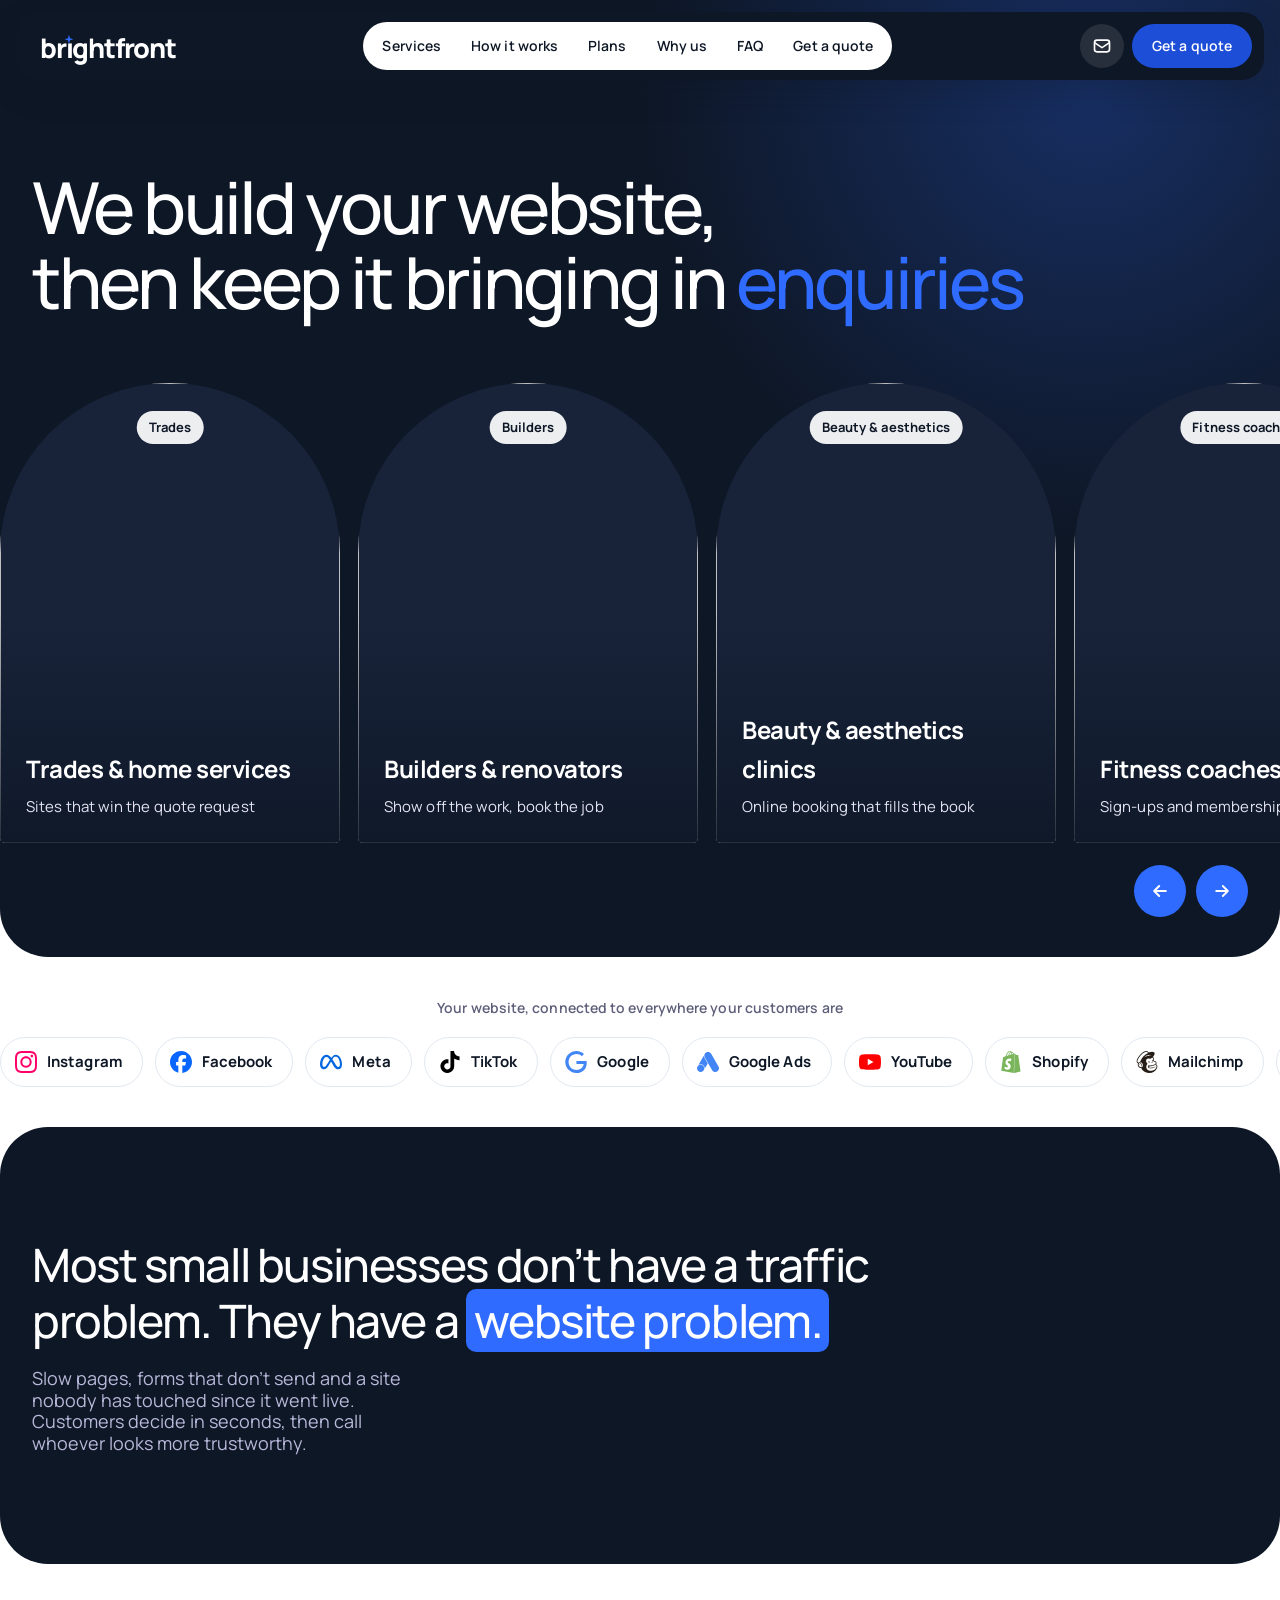
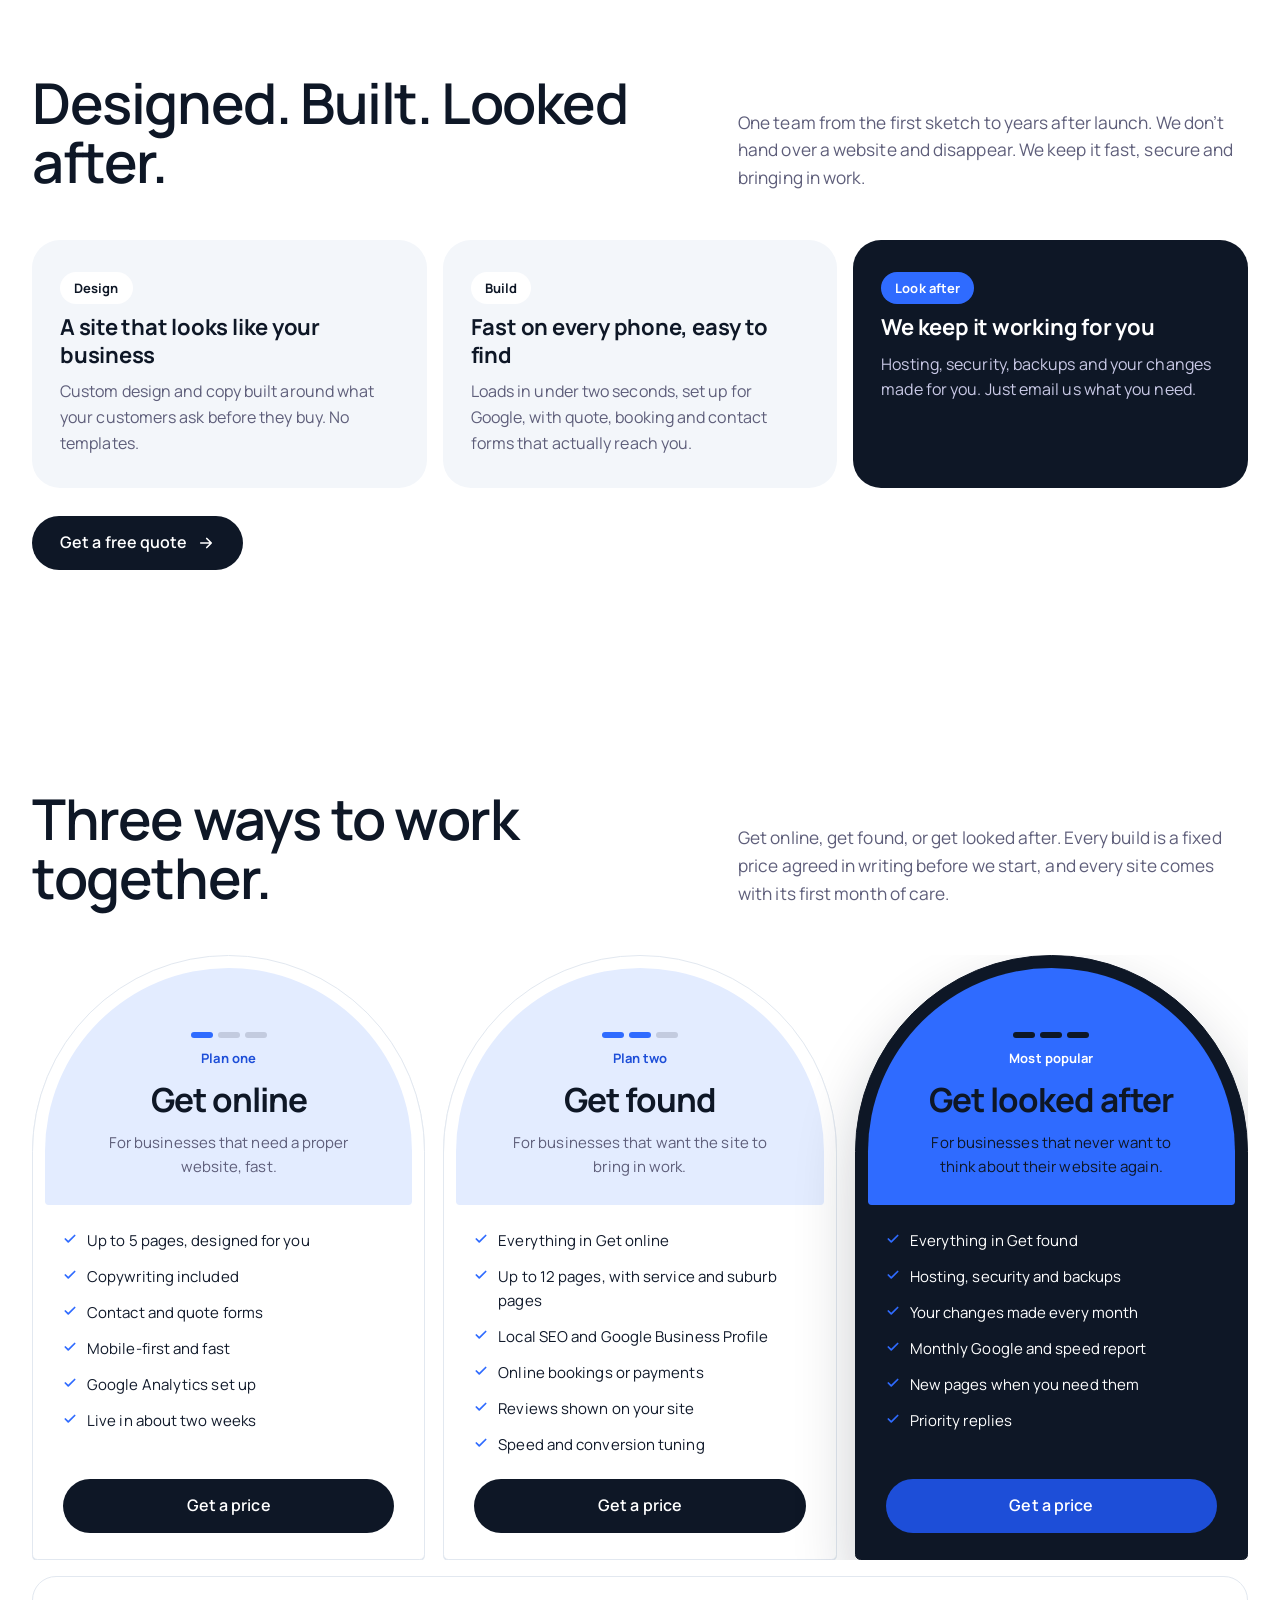
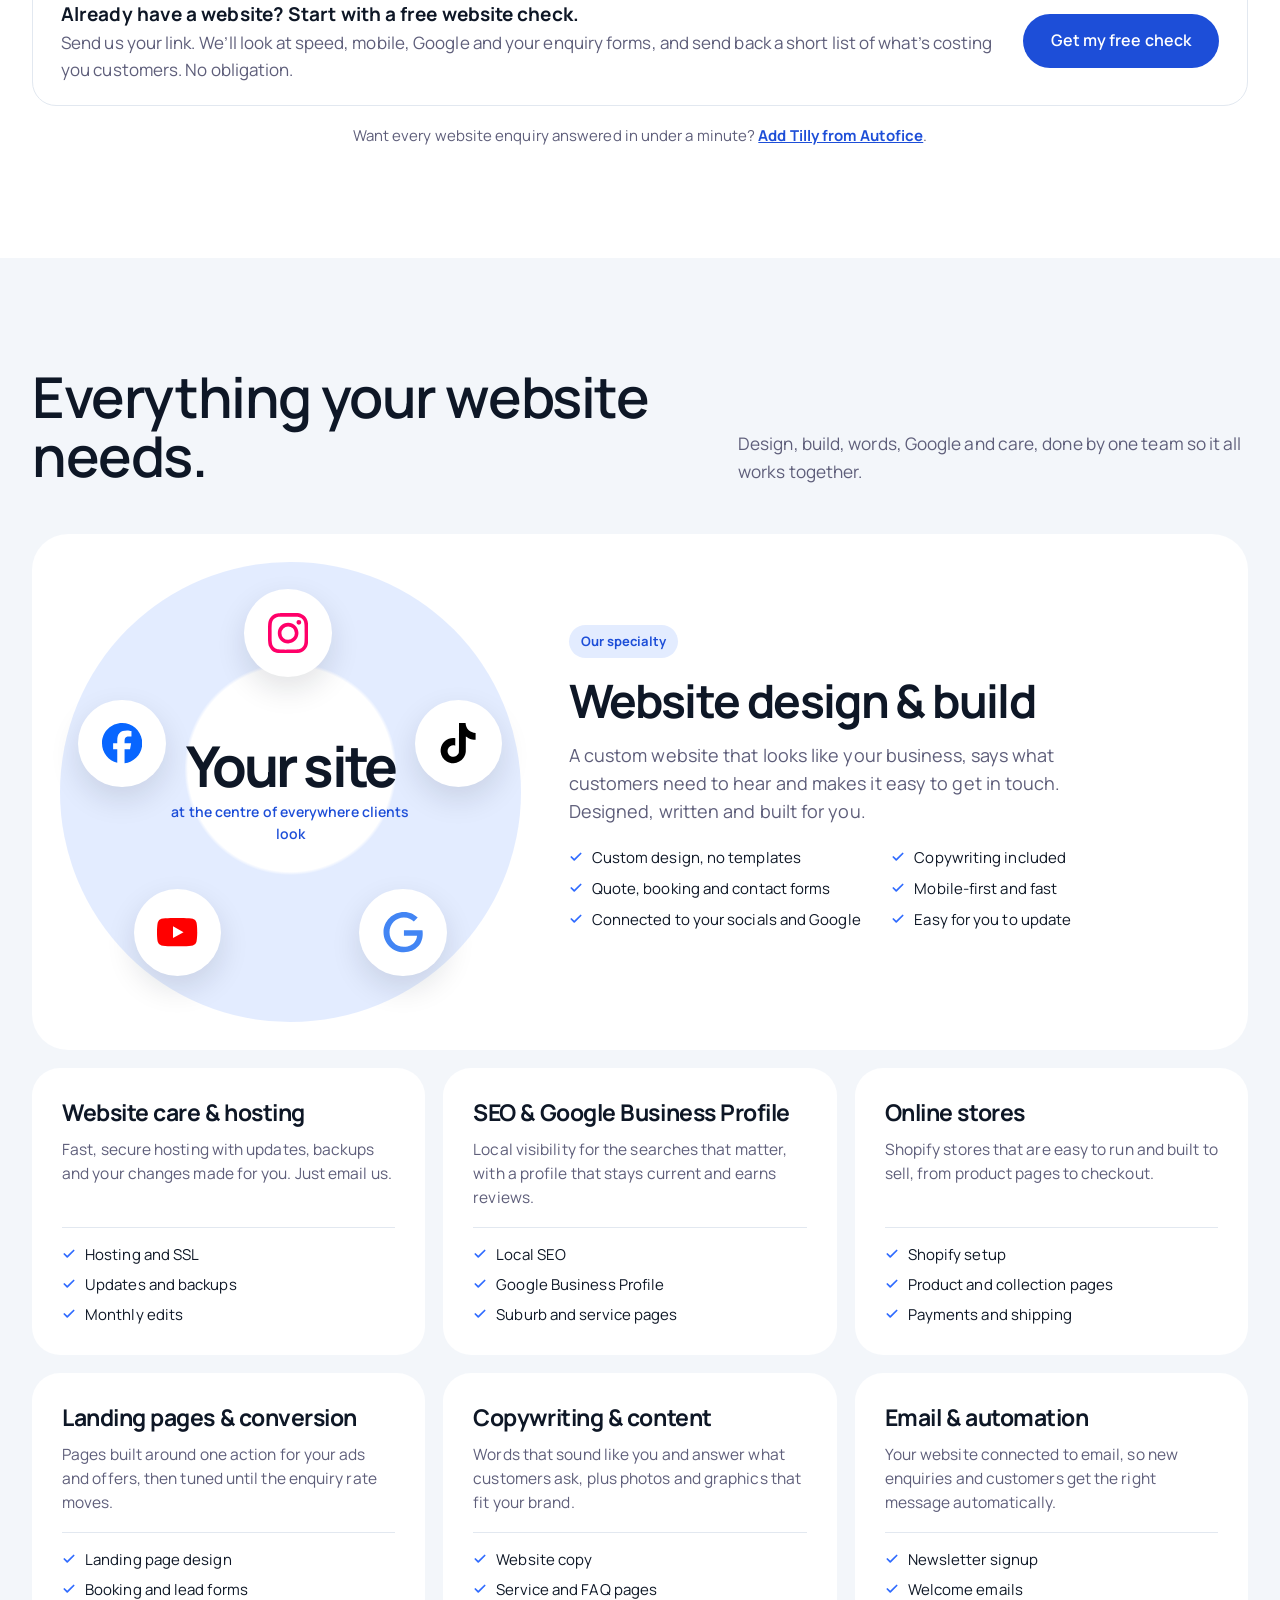
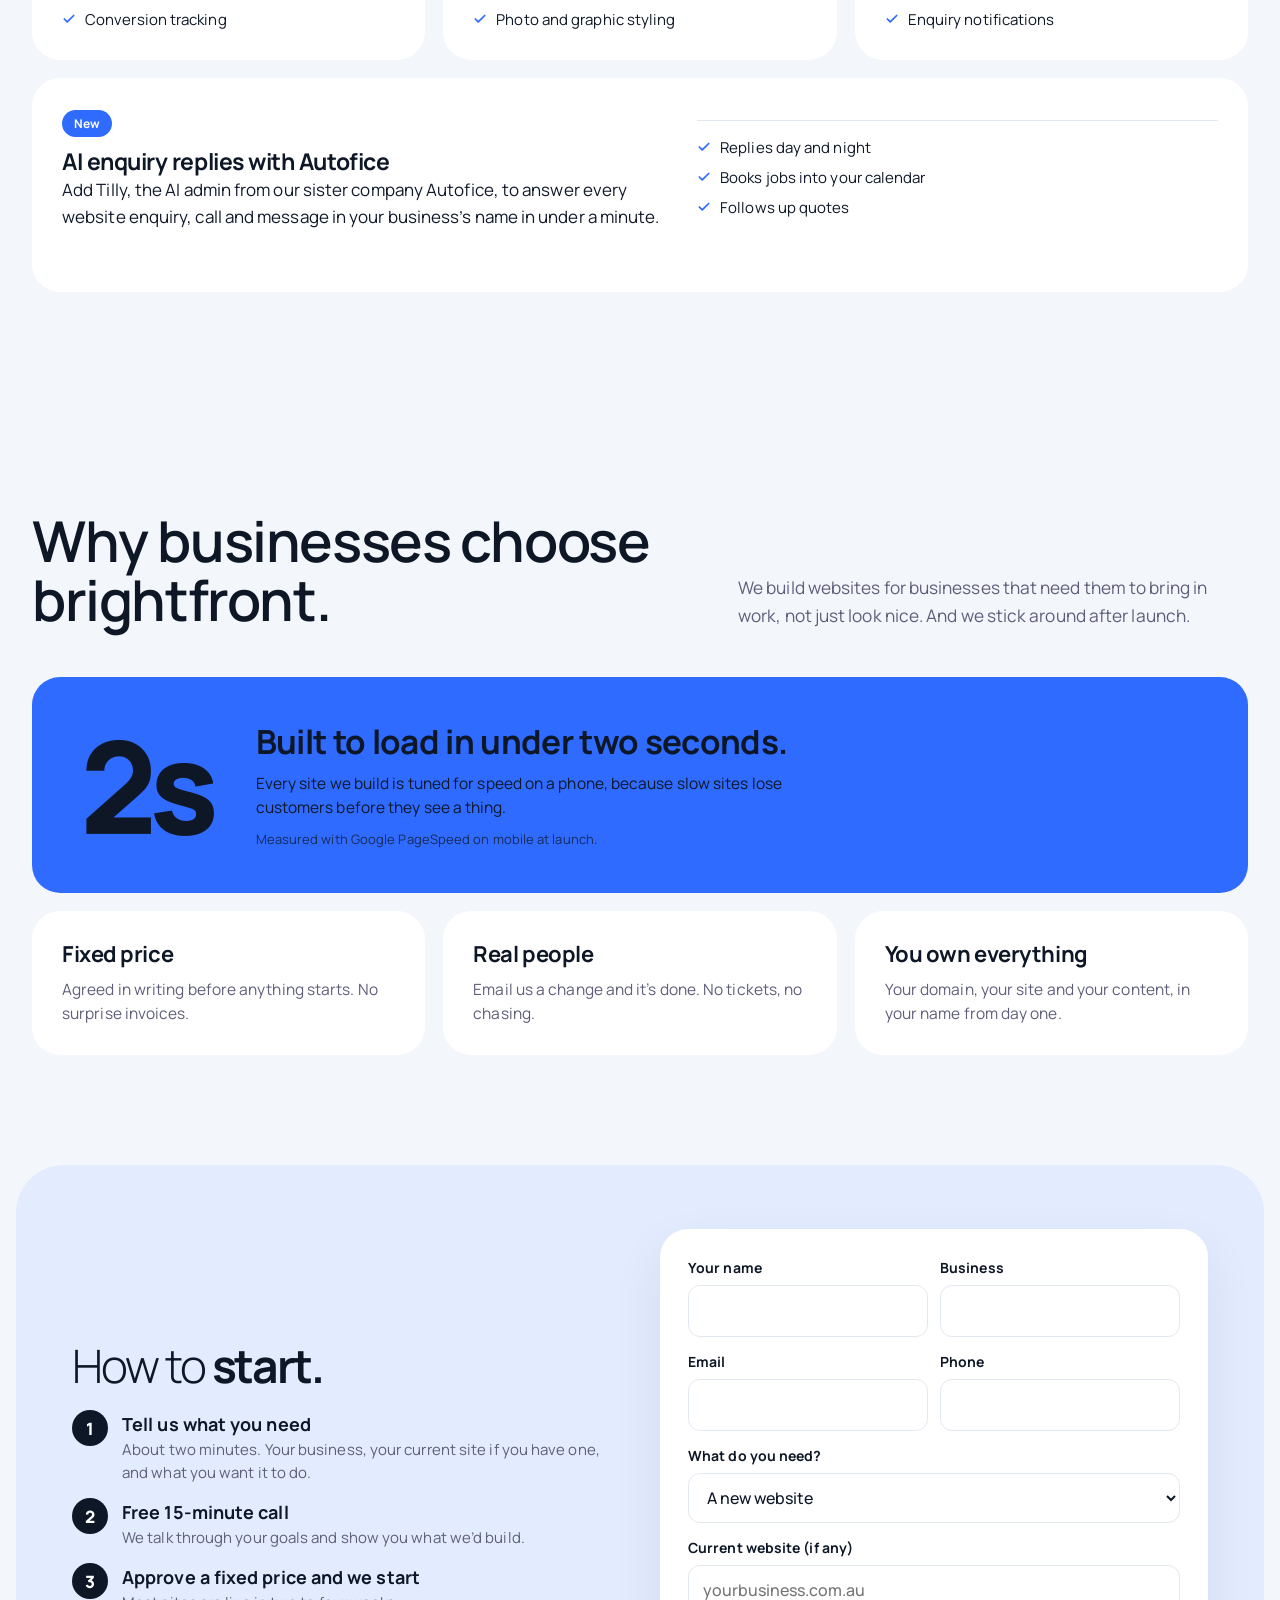
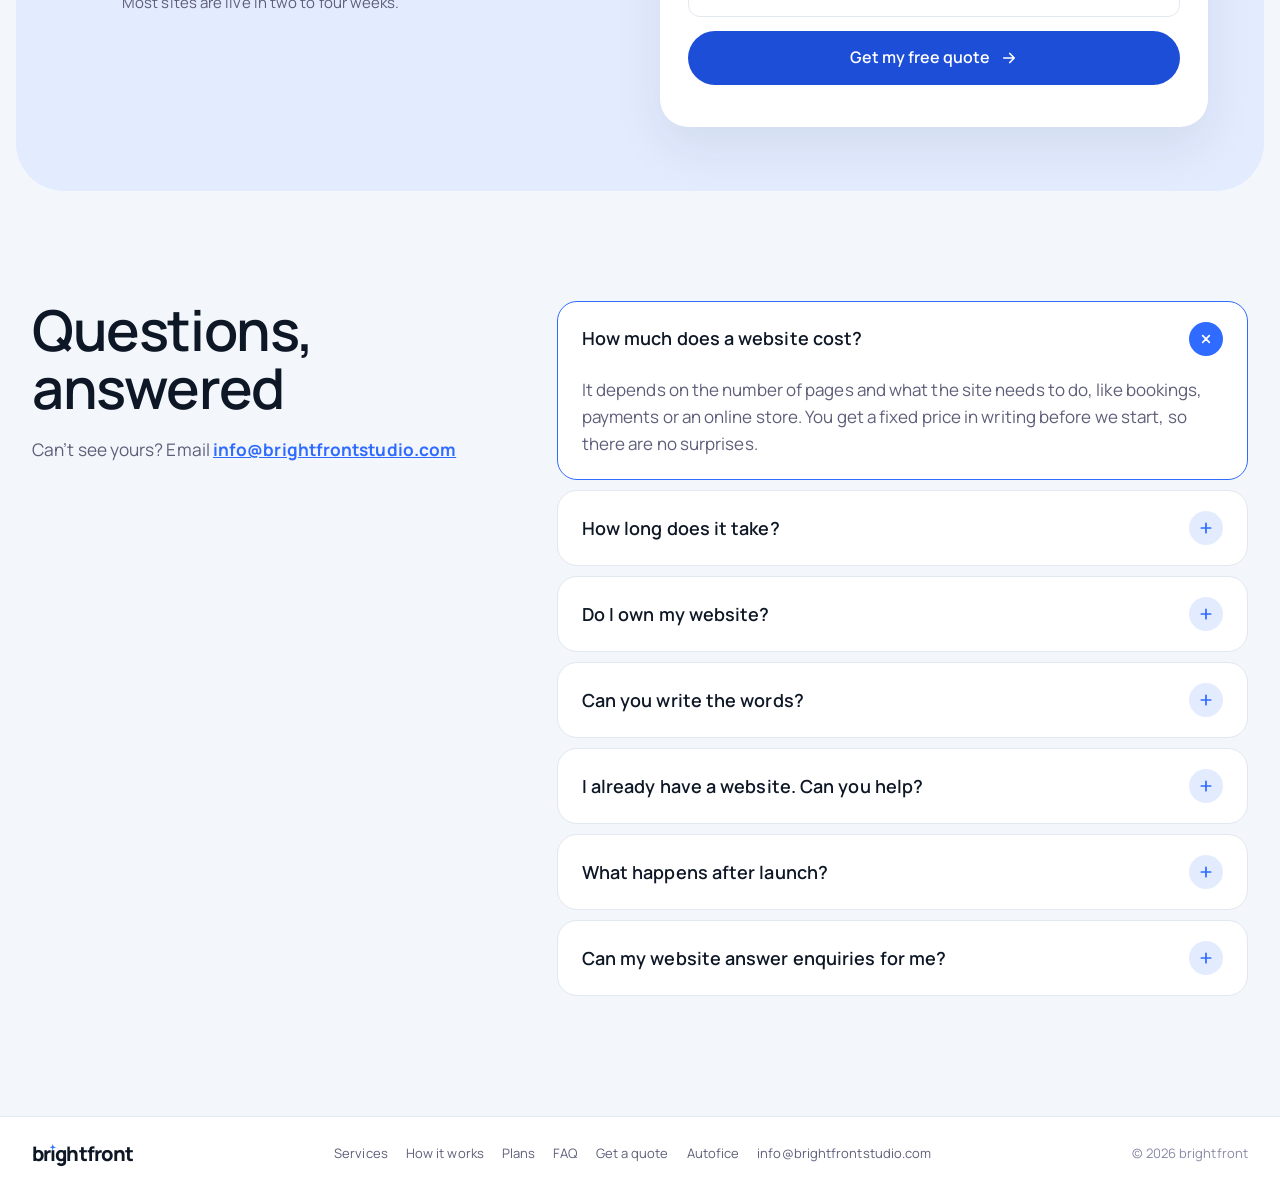
==== index.html @ d2b2b4cd "brightfront: original design, new colours, web design services" ====
<!DOCTYPE html>
<html lang="en-AU">
<head>
<!-- Google tag (gtag.js) -->
<script async src="https://www.googletagmanager.com/gtag/js?id=G-4DFEJ2QN7S"></script>
<script>window.dataLayer=window.dataLayer||[];function gtag(){dataLayer.push(arguments);}gtag('js',new Date());gtag('config','G-4DFEJ2QN7S');
document.addEventListener('click',function(e){var a=e.target.closest&&e.target.closest('a[href*="book.html"],a[href^="tel:"],a[href^="mailto:"]');if(!a)return;var h=a.getAttribute('href');gtag('event',h.indexOf('book.html')>-1?'cta_click':(h.indexOf('tel:')===0?'phone_click':'email_click'),{link_text:(a.textContent||'').trim().slice(0,40),page:location.pathname});},true);</script>
<meta charset="utf-8">
<meta name="viewport" content="width=device-width, initial-scale=1, viewport-fit=cover">
<title>brightfront | Websites for small businesses, designed, built and looked after</title>
<meta name="description" content="brightfront designs, builds and looks after websites for Australian small businesses. Fast, mobile-first sites that turn visitors into enquiries, with care plans so they never go stale.">
<meta property="og:title" content="brightfront | Websites designed, built and looked after">
<meta property="og:description" content="We build your website, then keep it bringing in clients.">
<meta property="og:type" content="website">
<meta property="og:url" content="https://brightfrontstudio.com/">
<meta property="og:image" content="https://autofice.com.au/assets/img1.jpg">
<meta name="twitter:card" content="summary_large_image">
<link rel="canonical" href="https://brightfrontstudio.com/">
<meta name="theme-color" content="#0E1726">
<link rel="icon" href="data:image/svg+xml,%3Csvg xmlns='http://www.w3.org/2000/svg' viewBox='0 0 64 64'%3E%3Crect width='64' height='64' rx='14' fill='%230E1726'/%3E%3Cpath d='M32 10l5.6 16.4L54 32l-16.4 5.6L32 54l-5.6-16.4L10 32l16.4-5.6z' fill='%232F6BFF'/%3E%3C/svg%3E">
<link rel="preconnect" href="https://fonts.googleapis.com">
<link rel="preconnect" href="https://fonts.gstatic.com" crossorigin>
<link href="https://fonts.googleapis.com/css2?family=Manrope:wght@300;400;500;600;700;800&display=swap" rel="stylesheet">
<script type="application/ld+json">{"@context":"https://schema.org","@type":"ProfessionalService","name":"brightfront","url":"https://brightfrontstudio.com/","email":"info@brightfrontstudio.com","description":"Website design, builds and care plans for Australian small businesses.","areaServed":{"@type":"Country","name":"Australia"}}</script>
<style>
:root{
  --navy:#0E1726;--navy2:#18233A;--navy3:#243556;
  --pink:#2F6BFF;--pink-d:#1D4ED8;--pink-l:#E3ECFF;
  --lilac:#EEF3FF;--grey:#F3F6FA;--line:#E2E8F0;
  --text:#111A2B;--muted:#5E5E7A;--white:#fff;
  --sec:110px;
}
*{box-sizing:border-box}
html{scroll-behavior:smooth;scroll-padding-top:80px}
body{margin:0;font-family:Manrope,system-ui,sans-serif;font-size:17px;line-height:1.6;color:var(--text);background:var(--white);-webkit-font-smoothing:antialiased;letter-spacing:.005em}
body{background:#0E1726 linear-gradient(var(--white),var(--white)) no-repeat 0 120px/100% calc(100% - 120px)}
img,svg{display:block}
p{margin:0}
a{color:inherit}
:focus-visible{outline:3px solid var(--pink);outline-offset:3px;border-radius:6px}
.sr{position:absolute;width:1px;height:1px;overflow:hidden;clip:rect(0 0 0 0);white-space:nowrap}
.wrap{max-width:1320px;margin:0 auto;padding:0 32px}
@media(max-width:700px){.wrap{padding:0 20px}:root{--sec:72px}}
section{padding:var(--sec) 0}
main,footer{overflow-x:clip}

h1,h2,h3{margin:0;color:var(--navy);letter-spacing:-.025em}
h2{font-size:clamp(36px,4.4vw,64px);line-height:1.04;font-weight:600}
h3{font-size:22px;line-height:1.25;font-weight:700;letter-spacing:-.01em}
.lede{font-size:clamp(17px,1.35vw,19px);line-height:1.6;color:var(--muted);max-width:34em}
.light{font-weight:300}
.pinktext{color:var(--pink)}

.btn{display:inline-flex;align-items:center;justify-content:center;gap:10px;min-height:54px;padding:0 28px;border-radius:999px;border:0;font:inherit;font-weight:600;font-size:16px;text-decoration:none;cursor:pointer;transition:background-color .2s,color .2s,transform .2s}
.btn:hover{transform:translateY(-2px)}
.btn-pink{background:#1D4ED8;color:#fff}.btn-pink:hover{background:var(--pink-d)}
.btn-navy{background:var(--navy);color:#fff}.btn-navy:hover{background:var(--navy3)}
.btn-white{background:#fff;color:var(--navy)}
.btn-line{background:transparent;color:inherit;box-shadow:inset 0 0 0 1.5px currentColor}
.btn .ar{transition:transform .2s}.btn:hover .ar{transform:translateX(3px)}
.stars{display:inline-flex;gap:2px;color:var(--pink)}

/* wordmark */
.wm{display:inline-block;white-space:nowrap;font-family:Manrope,sans-serif;font-weight:800;letter-spacing:-.045em;line-height:1;text-decoration:none;color:#fff;padding-top:.12em}
.wm .i{position:relative;display:inline-block}
.wm .i::before{content:"";position:absolute;left:50%;top:.02em;width:.34em;height:.34em;transform:translateX(-50%);background:var(--pink);clip-path:polygon(50% 0,61% 39%,100% 50%,61% 61%,50% 100%,39% 61%,0 50%,39% 39%);transition:transform .6s cubic-bezier(.2,.8,.2,1)}
.wm:hover .i::before{transform:translateX(-50%) rotate(90deg) scale(1.15)}

/* header: floating navy bar with white pill nav */
.hdr{position:fixed;top:calc(12px + env(safe-area-inset-top,0px));left:0;right:0;z-index:60;padding:0 16px}
@media(max-width:900px){.hdr{top:calc(env(safe-area-inset-top,0px) + 10px);padding:0 10px}.hdr .bar{border-radius:22px;height:auto;min-height:58px;padding:7px 8px 7px 18px}.mnav{margin:8px 0 0}}
.bar{max-width:1400px;margin:0 auto;background:var(--navy);border-radius:22px;display:flex;align-items:center;justify-content:space-between;gap:16px;height:68px;padding:0 12px 0 24px;box-shadow:0 12px 30px rgba(14,23,38,.22)}
.bar .wm{font-size:27px}
.nav{display:flex;gap:2px;background:#fff;border-radius:999px;padding:5px}
.nav a{color:var(--navy);text-decoration:none;font-weight:600;font-size:14px;padding:8px 14px;border-radius:999px;transition:background-color .2s,color .2s}
.nav a:hover{background:var(--pink-l);color:var(--pink-d)}
.bar .right{display:flex;align-items:center;gap:8px}
.circ{width:44px;height:44px;border-radius:50%;background:rgba(255,255,255,.1);color:#fff;display:flex;align-items:center;justify-content:center;border:0;cursor:pointer;transition:background-color .2s}
.circ:hover{background:rgba(255,255,255,.2)}
.bar .btn{min-height:44px;padding:0 20px;font-size:14px}
.burger{display:none}
.mnav{display:none;max-width:1400px;margin:8px auto 0;background:var(--navy);border-radius:22px;padding:10px 24px 22px}
.mnav.open{display:block}
.mnav a{display:block;color:#fff;text-decoration:none;font-size:26px;font-weight:500;letter-spacing:-.02em;padding:10px 0}
@media(max-width:1060px){.nav,.bar .btn{display:none}.burger{display:flex}}
/* mobile header v2 */
@media(max-width:1060px){.bar .btn{display:inline-flex;min-height:40px;padding:0 16px;font-size:13px;white-space:nowrap}}
@media(max-width:440px){.bar .circ[href^="mailto"]{display:none}.bar .wm{font-size:24px}}
@media(max-width:900px){.mnav{position:fixed;left:10px;right:10px;top:calc(env(safe-area-inset-top,0px) + 76px);bottom:calc(env(safe-area-inset-bottom,0px) + 10px);max-width:none;margin:0;border-radius:22px;padding:12px 24px calc(32px + env(safe-area-inset-bottom,0px));overflow-y:auto;overscroll-behavior:contain;}.mnav a:last-child{margin-top:20px;background:#1D4ED8;border-radius:999px;text-align:center;font-size:18px;font-weight:600;padding:16px}}
body.menu-open{overflow:hidden}

/* hero */
.hero{background:var(--navy);color:#fff;padding:170px 0 0;position:relative;overflow:hidden}
.hero::before{content:"";position:absolute;width:900px;height:900px;border-radius:50%;background:radial-gradient(closest-side,rgba(47,107,255,.28),rgba(47,107,255,0));right:-260px;top:-360px;pointer-events:none}
.hero-top{position:relative;display:none}
.grate{display:flex;align-items:center;gap:10px;margin-top:28px;font-size:16px;color:#D6D6EE}
.grate b{color:#fff;font-size:18px}
.grate .stars{color:#FFC21A}
.hero-top h1{font-size:15px;font-weight:500;color:#C9C9E6;letter-spacing:.01em}
.rating{display:inline-flex;align-items:center;gap:10px;font-size:14px;color:#C9C9E6}
.rating b{color:#fff}
.statement{position:relative;margin:0;font-size:clamp(40px,5.6vw,88px);line-height:1.04;font-weight:500;letter-spacing:-.04em;color:#fff;margin:0}
.statement .bold{font-weight:500}
.rot{display:inline-grid;vertical-align:baseline}
.rot span{grid-area:1/1;color:var(--pink);font-weight:inherit;white-space:nowrap;transform:translateY(40%);opacity:0;filter:blur(8px);transition:transform .9s cubic-bezier(.22,1,.36,1),opacity .9s cubic-bezier(.22,1,.36,1),filter .9s cubic-bezier(.22,1,.36,1);will-change:transform,opacity,filter}
.rot span.on{transform:none;opacity:1;filter:none}
.rot span.out{transform:translateY(-40%);opacity:0;filter:blur(8px)}
.hero-row{position:relative;display:grid;grid-template-columns:minmax(0,1fr) minmax(0,560px);gap:40px;align-items:end;margin-top:40px}
@media(max-width:900px){.hero-row{grid-template-columns:1fr}}
.hero-row .lede{color:#B8B8D9}
.audit{display:flex;flex-direction:column;gap:10px}
.pill{display:flex;gap:6px;background:#fff;border-radius:999px;padding:6px;transition:box-shadow .2s}
.pill:focus-within{box-shadow:0 0 0 3px var(--pink)}
.pill input{flex:1;min-width:0;border:0;background:transparent;font:inherit;font-size:16px;padding:0 20px;height:52px;outline:none;color:var(--navy)}
.pill input::placeholder{color:#8A8AA6}
.audit small{color:#9C9CC0;font-size:14px}
@media(max-width:540px){.pill{flex-direction:column;border-radius:26px;padding:8px}.pill input{text-align:center}.pill .btn{width:100%}}
.step2{display:none;flex-direction:column;gap:12px;background:#fff;color:var(--navy);border-radius:26px;padding:24px}
.step2.show{display:flex;animation:fade .35s ease forwards}
@keyframes fade{from{opacity:0;transform:translateY(6px)}to{opacity:1;transform:none}}
.step2 p{font-weight:700;font-size:18px}
.fields{display:grid;grid-template-columns:repeat(auto-fit,minmax(200px,1fr));gap:10px}
.fields label,.lab{display:flex;flex-direction:column;gap:5px;font-size:14px;font-weight:600;color:var(--navy)}
.field{width:100%;height:52px;border:1.5px solid #DADAE8;border-radius:14px;padding:0 16px;font:inherit;font-size:16px;color:var(--navy);background:#fff}
.field:focus{outline:none;border-color:var(--pink)}
.textbtn{border:0;background:none;font:inherit;font-size:15px;color:var(--muted);text-decoration:underline;cursor:pointer;min-height:44px;align-self:flex-start}
.thanks{display:none;background:var(--pink);color:#fff;border-radius:22px;padding:20px 24px}
.thanks.show{display:block;animation:fade .35s ease forwards}
.thanks strong{display:block;font-size:20px}

/* hero card rail: leaf-corner cards */
.cards{position:relative;margin-top:64px;padding-bottom:40px}
.rail{display:flex;gap:18px;overflow-x:auto;scroll-snap-type:x mandatory;scrollbar-width:none;padding:0 max(32px,calc((100vw - 1320px)/2 + 32px))}
.rail::-webkit-scrollbar{display:none}
.card{flex:0 0 340px;height:460px;border-radius:999px 999px 28px 28px;position:relative;overflow:hidden;padding:30px;display:flex;flex-direction:column;justify-content:space-between;scroll-snap-align:start;transition:transform .4s cubic-bezier(.2,.8,.2,1)}
.card:hover{transform:translateY(-6px)}
.card .top{text-align:center;font-weight:800;font-size:22px;letter-spacing:-.01em;min-height:56px;display:flex;align-items:center;justify-content:center;gap:10px}
.card .big{font-size:64px;font-weight:700;letter-spacing:-.05em;line-height:.9}
.card .cap{font-size:15px;line-height:1.4}
.card.photo{padding:0}
.card.photo img{position:absolute;inset:0;width:100%;height:100%;object-fit:cover;object-position:50% 18%}
.card.photo::after{content:"";position:absolute;inset:0;background:linear-gradient(180deg,rgba(14,23,38,0) 50%,rgba(14,23,38,.85))}
.card.photo .over{position:absolute;z-index:2;left:26px;right:26px;bottom:24px;color:#fff}
.card.photo .over b{display:block;font-size:24px;letter-spacing:-.02em;margin-bottom:4px}
.card.photo .over span{font-size:15px;color:#E4E4F2}
.card.photo{text-decoration:none;color:#fff;background:var(--navy2)}
.card .ctop{position:absolute;z-index:2;top:28px;left:50%;transform:translateX(-50%);white-space:nowrap;background:rgba(255,255,255,.92);color:var(--navy);font-size:13px;font-weight:700;border-radius:999px;padding:6px 12px}
.c-pink{background:var(--pink);color:#fff}
.c-navy{background:var(--navy2);color:#fff;box-shadow:inset 0 0 0 1px rgba(255,255,255,.08)}
.c-white{background:#fff;color:var(--navy)}
.c-lilac{background:#DCE6FF;color:var(--navy)}
.c-sage{background:#E3EADF;color:#22301F}
.c-peach{background:#FDE7D3;color:#5A2A0A}
.card .top img{width:44px;height:44px;border-radius:12px}
.card .tagrow{display:flex;flex-wrap:wrap;gap:6px;margin-top:12px}
.card .tagrow span{font-size:12px;font-weight:600;border-radius:999px;padding:5px 10px;background:rgba(14,23,38,.08)}
.c-navy .tagrow span,.c-pink .tagrow span{background:rgba(255,255,255,.16)}
.railnav{display:flex;justify-content:flex-end;gap:10px;margin-top:22px}
.rbtn{width:52px;height:52px;border-radius:50%;border:0;background:var(--pink);color:#fff;cursor:pointer;display:flex;align-items:center;justify-content:center;transition:transform .2s,background-color .2s}
.rbtn:hover{background:var(--pink-d);transform:scale(1.06)}

/* statement band */
.band{background:var(--navy);color:#fff;padding:40px 0 var(--sec);border-radius:0 0 56px 56px;position:relative;z-index:2}
.band p{font-size:clamp(30px,3.6vw,54px);line-height:1.2;font-weight:500;letter-spacing:-.03em;max-width:22em}
.band mark{background:var(--pink);color:#fff;border-radius:.22em;padding:0 .18em;-webkit-box-decoration-break:clone;box-decoration-break:clone}
.band .sub{font-size:18px;font-weight:400;color:#B8B8D9;margin-top:20px;letter-spacing:0}
.band .btn{margin-top:30px}

/* section heads */
.shead{display:grid;grid-template-columns:minmax(0,1fr) minmax(0,30em);gap:40px;align-items:end;margin-bottom:48px}
@media(max-width:900px){.shead{grid-template-columns:1fr;gap:16px;margin-bottom:32px}}
.grey{background:var(--grey)}
.lilac{background:var(--lilac)}

/* testimonials: tab bar + leaf photo + quote */
.tbar{display:grid;grid-template-columns:repeat(3,minmax(0,1fr));background:#fff;border-radius:24px 24px 0 0;overflow:hidden;border-bottom:1px solid var(--line)}
.tbar button{background:#F0F0F4;border:0;padding:20px 12px;font:inherit;font-weight:800;font-size:17px;color:#8C8CA6;cursor:pointer;position:relative;transition:background-color .2s,color .2s}
.tbar button[aria-selected="true"]{background:#fff;color:var(--navy)}
.tbar button[aria-selected="true"]::after{content:"";position:absolute;left:0;right:0;bottom:0;height:3px;background:var(--pink)}
.tbody{background:#fff;border-radius:0 0 28px 28px;padding:44px;display:grid;grid-template-columns:minmax(0,1fr) minmax(0,1fr);gap:56px;align-items:center}
@media(max-width:900px){.tbody{grid-template-columns:1fr;padding:24px;gap:24px}}
.tphoto{aspect-ratio:4/3.2;border-radius:999px 999px 24px 24px;background:linear-gradient(135deg,#DCE6FF,#E3ECFF);display:flex;align-items:flex-end;justify-content:flex-start;overflow:hidden;position:relative}
.tphoto span{margin:18px;background:#fff;border-radius:12px;padding:8px 12px;font-size:13px;font-weight:600;color:var(--muted)}
.tquote{animation:fade .45s ease}
.tbody blockquote{margin:16px 0 22px;font-size:clamp(20px,1.9vw,26px);line-height:1.45;font-weight:500;letter-spacing:-.01em;color:var(--navy)}
.tbody .stars{color:#FFC21A}
.tbody .who2{font-size:15px;color:var(--muted)}
.tbody .who2 b{display:block;color:var(--navy)}

/* service tabs */
.stabs{display:grid;grid-template-columns:minmax(0,.75fr) minmax(0,1.25fr);gap:40px;align-items:start}
@media(max-width:900px){.stabs{grid-template-columns:1fr;gap:20px}}
.slist{display:flex;flex-direction:column;border-top:1px solid var(--line)}
@media(max-width:900px){.slist{flex-direction:row;overflow-x:auto;border-top:0;gap:8px;scrollbar-width:none}.slist::-webkit-scrollbar{display:none}}
.slist button{display:flex;justify-content:space-between;align-items:center;gap:12px;background:none;border:0;border-bottom:1px solid var(--line);padding:20px 4px;cursor:pointer;font:inherit;font-size:20px;font-weight:500;color:var(--muted);text-align:left;transition:color .2s,padding .3s}
.slist button .ar{opacity:0;transition:opacity .2s,transform .2s;color:var(--pink)}
.slist button[aria-selected="true"]{color:var(--navy);font-weight:700;padding-left:12px}
.slist button[aria-selected="true"] .ar{opacity:1}
@media(max-width:900px){.slist button{flex:0 0 auto;border:1.5px solid var(--line);border-radius:999px;padding:10px 16px;font-size:15px}.slist button[aria-selected="true"]{background:var(--navy);color:#fff;border-color:var(--navy);padding-left:16px}.slist button .ar{display:none}}
.spanel{background:var(--navy);color:#fff;border-radius:36px;padding:44px;position:relative;overflow:hidden;min-height:440px}
.spanel::after{content:"";position:absolute;width:360px;height:360px;border-radius:50%;background:radial-gradient(closest-side,rgba(47,107,255,.35),transparent);right:-120px;bottom:-140px}
.spanel .inner{position:relative;z-index:1;animation:fade .4s ease}
.spanel .flag{display:inline-block;background:var(--pink);color:#fff;font-size:13px;font-weight:700;border-radius:999px;padding:5px 12px;margin-bottom:16px}
.spanel h3{color:#fff;font-size:clamp(30px,3vw,44px);font-weight:600;letter-spacing:-.03em}
.spanel p{color:#C9C9E6;margin:16px 0 22px;font-size:18px;max-width:32em}
.spanel ul{list-style:none;margin:0 0 30px;padding:0;display:grid;grid-template-columns:repeat(2,minmax(0,1fr));gap:12px 24px}
@media(max-width:600px){.spanel ul{grid-template-columns:1fr}.spanel{padding:30px}}
.spanel li{display:flex;gap:10px;align-items:flex-start;font-size:16px}
.spanel li svg{color:var(--pink);flex:0 0 auto;margin-top:3px}

/* guarantee */
.guar{background:var(--navy);color:#fff;border-radius:40px;padding:64px;display:grid;grid-template-columns:minmax(0,.85fr) minmax(0,1.15fr);gap:56px;align-items:center;position:relative;overflow:hidden}
@media(max-width:900px){.guar{grid-template-columns:1fr;padding:40px 28px;gap:24px}}
.guar::before{content:"";position:absolute;width:600px;height:600px;border-radius:50%;background:radial-gradient(closest-side,rgba(47,107,255,.3),transparent);left:-200px;top:-200px}
.guar > *{position:relative}
.g-num{font-size:clamp(150px,18vw,260px);font-weight:700;line-height:.82;letter-spacing:-.07em}
.g-num sup{font-size:.36em;color:var(--pink);vertical-align:top;line-height:1.3}
.g-sub{font-size:22px;font-weight:300;margin-top:14px;color:#C9C9E6}
.guar h2{color:#fff;font-size:clamp(32px,3.4vw,50px)}
.guar .lede{color:#B8B8D9;margin:16px 0 24px}
.g-list{list-style:none;margin:0 0 28px;padding:0;display:grid;gap:10px}
.g-list li{display:flex;gap:14px;align-items:flex-start;background:rgba(255,255,255,.06);border-radius:16px;padding:16px 18px}
.g-list svg{color:var(--pink);flex:0 0 auto;margin-top:3px}
.g-list b{display:block}
.g-list span{font-size:15px;color:#B8B8D9}
.fine{font-size:13px;color:#8C8CB0;margin-top:16px}

/* who */
.who-grid{display:grid;grid-template-columns:repeat(3,minmax(0,1fr));gap:16px}
@media(max-width:900px){.who-grid{display:flex;overflow-x:auto;scroll-snap-type:x mandatory;scrollbar-width:none;padding-bottom:6px}.who-grid::-webkit-scrollbar{display:none}.who-grid > *{flex:0 0 80%;scroll-snap-align:start}}
.who{background:#fff;border-radius:26px;padding:30px;display:flex;flex-direction:column;gap:12px;border:1px solid var(--line);transition:transform .3s cubic-bezier(.2,.8,.2,1),box-shadow .3s}
.who:hover{transform:translateY(-4px);box-shadow:0 20px 40px rgba(14,23,38,.08)}
.who .ib{width:52px;height:52px;border-radius:16px;background:var(--pink-l);color:var(--pink);display:flex;align-items:center;justify-content:center}
.who p{color:var(--muted);font-size:16px}

/* founder */
.founder-grid{display:grid;grid-template-columns:minmax(0,.9fr) minmax(0,1.1fr);gap:72px;align-items:center}
@media(max-width:900px){.founder-grid{grid-template-columns:1fr;gap:36px}}
.f-photo{position:relative;border-radius:999px 999px 28px 28px;overflow:hidden;aspect-ratio:4/5}
.f-photo img{width:100%;height:100%;object-fit:cover;object-position:50% 18%}
.f-photo .tag{position:absolute;left:18px;bottom:18px;background:#fff;border-radius:16px;padding:12px 16px;font-size:14px;color:var(--muted)}
.f-photo .tag b{display:block;color:var(--navy);font-size:17px}
.founder .quote{font-size:clamp(30px,3.4vw,50px);line-height:1.1;font-weight:300;letter-spacing:-.035em;color:var(--navy)}
.founder .quote b{font-weight:700;color:var(--pink)}
.founder .lede{margin:24px 0 30px}
.brandrow{display:flex;flex-wrap:wrap;gap:10px;margin-bottom:30px}
.brandrow a{display:flex;align-items:center;gap:10px;background:#fff;border-radius:16px;padding:10px 16px 10px 10px;text-decoration:none;font-weight:700;color:var(--navy);font-size:15px;transition:transform .2s}
.brandrow a:hover{transform:translateY(-2px)}
.brandrow img{width:36px;height:36px;border-radius:10px}

.about-grid{display:grid;grid-template-columns:repeat(3,minmax(0,1fr));gap:16px}
@media(max-width:900px){.about-grid{grid-template-columns:1fr}}
.about-card{background:#fff;border-radius:28px;padding:34px 30px 30px}
.about-card b{display:block;font-size:21px;color:var(--navy);margin-bottom:8px;letter-spacing:-.01em}
.about-card p{color:var(--muted);font-size:16px}

.about-img{border-radius:36px;overflow:hidden;aspect-ratio:16/7;margin-bottom:16px;background:#DCE6FF}
.about-img img{width:100%;height:100%;object-fit:cover}

/* plans */
.plan-grid{display:grid;grid-template-columns:repeat(3,minmax(0,1fr));gap:18px;align-items:stretch}
@media(max-width:980px){.plan-grid{display:flex;overflow-x:auto;scroll-snap-type:x mandatory;scrollbar-width:none;margin:0 -32px;padding:4px 32px 10px;gap:14px}.plan-grid::-webkit-scrollbar{display:none}.plan-grid > .plan{flex:0 0 min(84%,380px);scroll-snap-align:center}}
.plan{background:#fff;border-radius:999px 999px 28px 28px;padding:12px 12px 26px;display:flex;flex-direction:column;border:1px solid var(--line)}
.phead{background:var(--pink-l);border-radius:999px 999px 20px 20px;padding:64px 24px 26px;text-align:center;display:flex;flex-direction:column;align-items:center;gap:10px}
.lvl{display:flex;gap:5px}.lvl i{width:22px;height:6px;border-radius:9px;background:rgba(14,23,38,.15)}.lvl i.f{background:var(--pink)}
.plan .tier{font-weight:700;font-size:13px;color:var(--pink-d)}
.plan h3{font-size:clamp(28px,2.6vw,34px);font-weight:700;letter-spacing:-.03em;color:var(--navy)}
.phead p{color:var(--muted);font-size:15px;max-width:30ch}
.plan ul{list-style:none;margin:0;padding:24px 18px 0;display:grid;gap:12px;flex:1;align-content:start}
.plan li{display:flex;gap:10px;align-items:flex-start;font-size:15px}
.plan li svg{color:var(--pink);flex:0 0 auto;margin-top:3px}
.plan .btn{margin:22px 18px 0}
.plan.pop{background:var(--navy);color:#fff;border-color:var(--navy);box-shadow:0 30px 60px rgba(14,23,38,.22)}
.plan.pop .phead{background:var(--pink)}.plan.pop .phead p{color:var(--navy)}.plan.pop .tier{color:#fff}.plan.pop .lvl i{background:rgba(255,255,255,.4)}.plan.pop .lvl i.f{background:var(--navy)}
.swipehint{display:none;font-size:13px;color:var(--muted);margin-top:10px;text-align:center}
@media(max-width:980px){.swipehint{display:block}}
.addon{margin-top:16px;background:#fff;border-radius:24px;padding:22px 28px;display:flex;flex-wrap:wrap;gap:16px;align-items:center;justify-content:space-between;border:1px solid var(--line)}
.addon div{flex:999 1 460px}
.addon b{font-size:19px;color:var(--navy)}
.addon p{color:var(--muted)}

/* compare */
.cmp{display:grid;grid-template-columns:repeat(2,minmax(0,1fr));gap:16px}
@media(max-width:760px){.cmp{grid-template-columns:1fr}}
.cmp .col{border-radius:28px;padding:32px}
.cmp .us{background:var(--navy);color:#fff}
.cmp .them{background:#fff;color:var(--muted);border:1px solid var(--line)}
.cmp h3{margin-bottom:16px}
.cmp .us h3{color:var(--pink)}
.cmp ul{list-style:none;margin:0;padding:0}
.cmp li{display:flex;gap:12px;align-items:center;padding:12px 0;border-bottom:1px solid rgba(255,255,255,.08);font-weight:600}
.cmp .them li{border-bottom-color:var(--line);font-weight:400;text-decoration:line-through;text-decoration-color:#C8C8D8}
.cmp .us svg{color:var(--pink)}

/* cta */
.cta{background:var(--pink-l);color:var(--navy);border-radius:0 0 56px 56px;padding:110px max(32px,calc((100vw - 1320px)/2 + 32px)) 90px;display:grid;grid-template-columns:minmax(0,1.1fr) minmax(0,.9fr);gap:56px;align-items:center;position:relative;overflow:hidden}
@media(max-width:900px){.cta{grid-template-columns:1fr;padding:40px 24px;gap:32px}}
.cta::after{display:none}
.cta > *{position:relative;z-index:1}
.cta h2{color:var(--navy);font-size:clamp(40px,5vw,72px);font-weight:300;letter-spacing:-.045em}
.cta h2 b{font-weight:700}
.cta .lede{color:var(--muted);margin:20px 0 28px}
.cta .live{display:inline-flex;align-items:center;gap:10px;background:#fff;color:var(--pink-d);border-radius:999px;padding:7px 14px;font-weight:600;font-size:14px;margin-bottom:22px}
.cta .live i{width:8px;height:8px;border-radius:50%;background:var(--pink);animation:blink 1.8s infinite}
@keyframes blink{50%{opacity:.25}}
.cta form{background:#fff;box-shadow:0 20px 50px rgba(14,23,38,.08);color:var(--navy);border-radius:28px;padding:28px;display:flex;flex-direction:column;gap:14px}
.cta .actions{display:flex;flex-wrap:wrap;align-items:center;gap:16px}
.cta .actions a.mail{color:var(--navy);font-weight:700}

/* booking */
.bk-points{list-style:none;margin:26px 0 0;padding:0;display:grid;gap:10px}
.bk-points li{display:flex;gap:10px;align-items:center;font-weight:600;color:var(--navy)}
.bk-points svg{color:var(--pink)}
.booker{background:#fff;border-radius:28px;padding:26px;box-shadow:0 24px 60px rgba(14,23,38,.1);min-height:520px}
.bk-steps{display:flex;gap:6px;margin-bottom:20px}
.bk-steps span{flex:1;text-align:center;font-size:13px;font-weight:700;color:#9A9AB4;padding:8px 0;border-radius:999px;background:#F3F3F7;transition:background-color .3s,color .3s}
.bk-steps span.on{background:var(--navy);color:#fff}
.bk-steps span.done{background:var(--pink-l);color:var(--pink-d)}
.bk-pane{animation:fade .35s ease}
.bk-pane[hidden]{display:none}
.cal-head{display:flex;justify-content:space-between;align-items:center;margin-bottom:14px}
.cal-head b{font-size:19px;color:var(--navy)}
.cal-nav{width:40px;height:40px;border-radius:50%;border:1px solid var(--line);background:#fff;color:var(--navy);cursor:pointer;display:flex;align-items:center;justify-content:center}
.cal-nav:disabled{opacity:.3;cursor:default}
.cal-dow,.cal-grid{display:grid;grid-template-columns:repeat(7,minmax(0,1fr));gap:6px}
.cal-dow span{text-align:center;font-size:12px;font-weight:700;color:#9A9AB4;padding-bottom:4px}
.cal-grid button{aspect-ratio:1;border:0;border-radius:14px;background:var(--pink-l);color:var(--navy);font:inherit;font-weight:700;font-size:15px;cursor:pointer;transition:background-color .2s,color .2s,transform .15s}
.cal-grid button:hover{background:var(--pink);color:#fff;transform:scale(1.05)}
.cal-grid button:disabled{background:transparent;color:#C8C8D8;font-weight:500;cursor:default;transform:none}
.cal-grid button.today{box-shadow:inset 0 0 0 2px var(--navy)}
.cal-grid .blank{aspect-ratio:1}
.bk-note{font-size:13px;color:var(--muted);margin-top:14px}
.bk-back{border:0;background:none;color:var(--muted);font:inherit;font-size:14px;font-weight:600;cursor:pointer;padding:0;margin-bottom:12px;min-height:32px}
.bk-back:hover{color:var(--pink)}
#timeTitle{margin-bottom:14px}
.slots{display:grid;grid-template-columns:repeat(3,minmax(0,1fr));gap:8px;max-height:360px;overflow:auto}
.slots button{height:48px;border-radius:12px;border:1.5px solid var(--line);background:#fff;font:inherit;font-weight:700;color:var(--navy);cursor:pointer;transition:border-color .2s,background-color .2s,color .2s}
.slots button:hover{border-color:var(--pink);background:var(--pink);color:#fff}
.slots button:disabled{opacity:.35;text-decoration:line-through;cursor:default;background:#fff;color:var(--navy);border-color:var(--line)}
.bk-summary{display:flex;align-items:center;gap:12px;background:var(--pink-l);border-radius:16px;padding:14px 16px;margin-bottom:16px;font-weight:700;color:var(--navy)}
.bk-summary span{color:var(--pink-d)}
#bkForm{display:flex;flex-direction:column;gap:12px}
#bkForm[hidden]{display:none}
.bk-done{text-align:center;display:flex;flex-direction:column;align-items:center;gap:14px;padding:40px 10px}
.bk-done[hidden]{display:none}
.tickbig{width:70px;height:70px;border-radius:50%;background:var(--pink);color:#fff;display:flex;align-items:center;justify-content:center;animation:pop .5s cubic-bezier(.2,.9,.25,1.3)}
@keyframes pop{from{transform:scale(.4);opacity:0}}
.bk-done p{color:var(--muted);max-width:26em}

/* faq */
.faq-grid{display:grid;grid-template-columns:minmax(0,.8fr) minmax(0,1.2fr);gap:64px}
@media(max-width:900px){.faq-grid{grid-template-columns:1fr;gap:28px}}
.faq details{background:#fff;border-radius:20px;margin-bottom:10px;border:1px solid var(--line);transition:border-color .2s}
.faq details[open]{border-color:var(--pink)}
.faq summary{list-style:none;display:flex;justify-content:space-between;align-items:center;gap:16px;padding:20px 24px;cursor:pointer;font-weight:600;font-size:18px;color:var(--navy)}
.faq summary::-webkit-details-marker{display:none}
.faq .pm{width:34px;height:34px;flex:0 0 auto;border-radius:50%;background:var(--pink-l);color:var(--pink);display:flex;align-items:center;justify-content:center;transition:transform .3s cubic-bezier(.2,.8,.2,1),background-color .2s,color .2s}
.faq details[open] .pm{transform:rotate(45deg);background:var(--pink);color:#fff}
.faq details p{padding:0 24px 22px;color:var(--muted)}

/* footer */
footer{background:#fff;color:var(--muted);padding:44px 0 24px;font-size:14px;border-top:1px solid var(--line)}
.f-top{display:grid;grid-template-columns:minmax(0,1.4fr) repeat(3,minmax(0,1fr));gap:32px}
@media(max-width:860px){.f-top{grid-template-columns:1fr 1fr}}
footer .wm{color:var(--navy);font-size:26px;margin-bottom:10px}
footer strong{display:block;color:var(--navy);margin-bottom:10px}
footer a{display:block;text-decoration:none;padding:3px 0;transition:color .15s}@media(max-width:860px){footer nav a,.f-top div a{padding:8px 0}}
footer a:hover{color:var(--pink)}
.f-big{font-size:clamp(70px,14vw,210px);font-weight:300;letter-spacing:-.06em;line-height:.9;color:var(--navy);margin:64px 0 0}
.f-big b{font-weight:700;color:var(--pink)}
.f-bot{margin-top:28px;padding-top:16px;border-top:1px solid var(--line);display:flex;flex-wrap:wrap;justify-content:space-between;gap:10px;font-size:13px}

/* reveal */
.reveal{opacity:0;transform:translateY(26px);transition:opacity .8s ease,transform .8s cubic-bezier(.16,.84,.24,1)}
.reveal.shown{opacity:1;transform:none}
@media (prefers-reduced-motion:reduce){*,*::before,*::after{animation:none !important;transition:none !important}.reveal{opacity:1;transform:none}.rot span{opacity:0}.rot span.on{opacity:1;transform:none}html{scroll-behavior:auto}}

/* guarantee strip */
.guar2{background:var(--pink);color:var(--navy);border-radius:28px;padding:44px 48px;display:grid;grid-template-columns:auto minmax(0,1fr) auto;gap:40px;align-items:center}
.g2-num{font-size:clamp(90px,10vw,150px);font-weight:800;line-height:.85;letter-spacing:-.06em}
.g2-copy h2{font-size:clamp(26px,2.6vw,36px);color:var(--navy);margin:0 0 10px}
.g2-copy p{margin:0;font-size:16px;line-height:1.55;max-width:60ch}
.g2-fine{font-size:13px !important;opacity:.75;margin-top:10px !important}
@media(max-width:900px){.guar2{grid-template-columns:1fr;gap:18px;padding:32px 26px}}
.cta-mini{display:flex !important;align-items:center;justify-content:space-between;gap:32px;flex-wrap:wrap}
.cta-mini .lede{margin:12px 0 0}
.bookpage{padding-top:120px}

/* platforms marquee */
.plat{background:var(--navy);padding:6px 0 56px;overflow:hidden}
.plat-t{color:#B8B8D9;font-size:14px;font-weight:600;text-align:center;margin:0 0 18px}
.plat-m{display:flex;width:max-content;animation:plat 38s linear infinite}
.plat-m:hover{animation-play-state:paused}
.plat-row{display:flex;gap:12px;padding-right:12px}
.pchip{display:inline-flex;align-items:center;gap:10px;background:#fff;color:var(--navy);border-radius:999px;padding:12px 20px 12px 14px;font-weight:700;font-size:15px;white-space:nowrap}
@keyframes plat{to{transform:translateX(-50%)}}
@media (prefers-reduced-motion:reduce){.plat-m{animation:none;flex-wrap:wrap;width:auto;justify-content:center;padding:0 20px}.plat-row[aria-hidden]{display:none}.plat-row{flex-wrap:wrap;justify-content:center}}
@media(max-width:600px){.statement br{display:none}}

/* services rebuild */
.svc-feature{display:grid;grid-template-columns:minmax(0,.8fr) minmax(0,1.2fr);gap:48px;align-items:center;background:#fff;border-radius:36px;padding:18px 48px 18px 18px;margin-bottom:18px}
.svc-img{border-radius:999px 999px 24px 24px;overflow:hidden;aspect-ratio:4/5}
.svc-img img{width:100%;height:100%;object-fit:cover;display:block}
.svc-copy .flag{display:inline-block;background:var(--pink-l);color:var(--pink-d);font-weight:700;font-size:13px;border-radius:999px;padding:6px 12px}
.svc-copy h3{font-size:clamp(34px,3.6vw,52px);font-weight:700;letter-spacing:-.035em;color:var(--navy);margin:14px 0 12px}
.svc-copy > p{color:var(--muted);font-size:18px;line-height:1.55;max-width:46ch;margin:0 0 22px}
.tags{list-style:none;margin:0;padding:0;display:flex;flex-wrap:wrap;gap:8px}
.tags li{background:var(--grey);color:var(--navy);border-radius:999px;padding:8px 14px;font-size:14px;font-weight:600}
.svc-copy .tags{margin-bottom:28px}
.svc-wide{grid-column:1/-1;display:grid;grid-template-columns:minmax(0,1.2fr) minmax(0,1fr);gap:28px;align-items:center}
.svc-wide .flag{display:inline-block;background:var(--pink);color:#fff;font-size:12px;font-weight:700;border-radius:999px;padding:4px 12px}
@media(max-width:900px){.svc-wide{grid-template-columns:1fr;gap:12px}}
/* conversion steps */
.cv-steps{list-style:none;margin:0;padding:0;display:grid;grid-template-columns:repeat(3,minmax(0,1fr));gap:16px}
@media(max-width:900px){.cv-steps{grid-template-columns:1fr}}
.cv-steps li{background:var(--grey);border-radius:28px;padding:32px 28px;display:flex;flex-direction:column;gap:10px;position:relative}
.cv-steps p{color:var(--muted);font-size:16px}
.cv-n{align-self:flex-start;font-size:13px;font-weight:700;border-radius:999px;padding:6px 14px;background:#fff;color:var(--navy)}
.cv-steps .cv-hot{background:var(--navy);color:#fff}
.cv-steps .cv-hot h3{color:#fff}.cv-steps .cv-hot p{color:#C9C9E6}
.cv-steps .cv-hot .cv-n{background:var(--pink);color:#fff}
.cv-cta{display:flex;flex-wrap:wrap;gap:12px;margin-top:28px}
.cv-cta .btn-line{color:var(--navy)}
.svc-grid{display:grid;grid-template-columns:repeat(3,minmax(0,1fr));gap:18px}
.svc{background:#fff;border-radius:28px;padding:30px;display:flex;flex-direction:column;gap:12px}
.svc h3{font-size:23px;font-weight:700;letter-spacing:-.02em;color:var(--navy)}
.svc > p{color:var(--muted);font-size:15.5px;line-height:1.55;flex:1;margin:0}
.svc .tags{margin-top:6px}.svc .tags li{background:var(--grey);font-size:13px;padding:6px 12px}
@media(max-width:900px){.svc-feature{grid-template-columns:1fr;padding:14px 14px 30px;gap:22px}.svc-copy{padding:0 12px}.svc-img{aspect-ratio:1/1;border-radius:999px 999px 20px 20px}
.svc-grid{display:flex;overflow-x:auto;scroll-snap-type:x mandatory;scrollbar-width:none;margin:0 -32px;padding:0 32px 6px;gap:14px;align-items:stretch}.svc-grid::-webkit-scrollbar{display:none}.svc{flex:0 0 min(82%,340px);scroll-snap-align:center}}
/* why us */
.why-grid{display:grid;grid-template-columns:repeat(3,minmax(0,1fr));gap:18px}
.why{background:#fff;border-radius:28px;padding:30px}
.why h3{font-size:22px;font-weight:700;color:var(--navy);letter-spacing:-.02em;margin:0 0 8px}
.why p{color:var(--muted);font-size:15.5px;line-height:1.55;margin:0}
.why-g{grid-column:1/-1;background:var(--pink);color:var(--navy);display:grid;grid-template-columns:auto minmax(0,1fr);gap:44px;align-items:center;padding:44px 48px}
.why-g h3{font-size:clamp(26px,2.6vw,36px)}
.why-g p{color:var(--navy);max-width:62ch}
.why-g .btn{margin-top:20px}
@media(max-width:900px){.why-grid{grid-template-columns:1fr}.why-g{grid-template-columns:1fr;gap:12px;padding:32px 26px}}
/* even spacing under hero */
.plat{padding:30px 0 46px !important}
.band{padding-top:56px !important;border-top:1px solid rgba(255,255,255,.08)}

.cta-wrap{padding:0 16px;background:linear-gradient(#fff 50%,var(--grey) 50%)}
.cta-wrap .cta{border-radius:48px}
.plan{border-color:var(--line);box-shadow:0 1px 0 var(--line)}
.svc-feature{padding:40px 56px 40px 40px}
.svc-img{border-radius:999px !important;aspect-ratio:3/4 !important;box-shadow:0 0 0 10px var(--pink-l)}
@media(max-width:900px){.svc-img{aspect-ratio:4/5 !important;max-width:340px;margin:10px auto 0}}

/* audit fixes */
.svc-feature{grid-template-columns:minmax(0,.85fr) minmax(0,1.15fr) !important;padding:28px 56px 28px 28px !important}
.svc-art{position:relative;aspect-ratio:1/1;border-radius:50%;background:radial-gradient(circle at 50% 45%,#fff 0 30%,var(--pink-l) 31% 100%);display:grid;place-items:center}
.svc-you{text-align:center;max-width:58%}
.svc-you b{display:block;font-size:clamp(40px,4.4vw,64px);letter-spacing:-.05em;color:var(--navy);line-height:1}
.svc-you span{display:block;font-size:14px;font-weight:600;color:var(--pink-d);margin-top:6px}
.orb{position:absolute;width:19%;aspect-ratio:1;border-radius:50%;background:#fff;box-shadow:0 12px 30px rgba(14,23,38,.12);display:grid;place-items:center;animation:bob 6s ease-in-out infinite}
.orb svg{width:46%;height:46%}
.o1{top:6%;left:40%}.o2{top:30%;right:4%;animation-delay:-1.2s}.o3{bottom:10%;right:16%;animation-delay:-2.4s}.o4{bottom:10%;left:16%;animation-delay:-3.6s}.o5{top:30%;left:4%;animation-delay:-4.8s}
@keyframes bob{50%{transform:translateY(-8px)}}
.cl{list-style:none;margin:0;padding:0;display:grid;gap:9px}
.cl li{display:flex;gap:9px;align-items:flex-start;font-size:15px;color:var(--navy);line-height:1.4}
.cl svg{color:var(--pink);flex:0 0 auto;margin-top:3px}
.svc-copy .cl{grid-template-columns:repeat(2,minmax(0,1fr));gap:10px 22px;margin-bottom:28px}
.svc{gap:10px !important;justify-content:flex-start}
.svc > p{flex:0 0 auto !important;margin-bottom:8px !important}
.svc .cl{padding-top:16px;border-top:1px solid var(--line)}
@media(max-width:900px){
 .svc-feature{grid-template-columns:1fr !important;padding:20px 20px 30px !important}
 .svc-art{max-width:300px;width:100%;margin:0 auto}
 .svc-copy{padding:0 !important}
 .svc-copy .cl{grid-template-columns:1fr}
}
@media (prefers-reduced-motion:reduce){.orb{animation:none}}

@media(min-width:901px){.svc-grid{grid-auto-rows:auto}.svc{display:grid !important;grid-row:span 3;grid-template-rows:subgrid;row-gap:10px}}
.cta-wrap .cta.cta-mini{max-width:1320px;margin:0 auto;padding:64px 56px;align-items:center}
@media(max-width:900px){.cta-wrap .cta.cta-mini{padding:36px 26px}}
.cta-mini h2{font-size:clamp(32px,3.6vw,54px) !important;line-height:1.08}
.cta-mini > div{flex:1 1 560px}

.svc-grid,.plan-grid,.rail{overflow-y:hidden !important}
@media(min-width:601px) and (max-width:900px){.svc-grid{display:grid !important;grid-template-columns:repeat(2,minmax(0,1fr));overflow:visible !important;margin:0 !important;padding:0 !important}.svc{flex:none !important}}
.skip{position:absolute;left:12px;top:-60px;z-index:100;background:#fff;color:var(--navy);padding:10px 16px;border-radius:12px;font-weight:700}.skip:focus{top:12px}

/* white logo strip between navy blocks */
.plat{background:#fff !important;padding:40px 0 !important}
.plat-t{color:var(--muted) !important}
.pchip{border:1.5px solid var(--line);background:#fff}
.hero{border-radius:0 0 48px 48px}
.band{border-radius:48px !important;border-top:0 !important;padding-top:var(--sec) !important}
.fsm{padding:22px 0 18px;font-size:13px}
.fsm-in{display:flex;flex-wrap:wrap;align-items:center;justify-content:space-between;gap:10px 24px}
.fsm .wm{font-size:20px;margin:0}
.fsm-nav{display:flex;flex-wrap:wrap;gap:4px 18px}
.fsm-nav a,.fsm-bot a{display:inline-block;padding:4px 0;color:var(--muted)}
.fsm-nav a:hover,.fsm-bot a:hover{color:var(--pink-d)}
.fsm-bot{display:flex;flex-wrap:wrap;gap:4px 14px;align-items:center;color:#8A8AA6}
@media(max-width:860px){.fsm-in{flex-direction:column;align-items:flex-start}.fsm-nav a,.fsm-bot a{padding:7px 0}}
.works{padding:56px 0}.works h2{font-size:clamp(28px,3vw,40px)}.works p.lede{margin:10px 0 0;max-width:620px}
.works ul{list-style:none;margin:28px 0 0;padding:0;display:grid;grid-template-columns:repeat(5,minmax(0,1fr));gap:12px}
.works li{min-height:96px;border:1px solid var(--line);border-radius:16px;background:#fff;display:flex;flex-direction:column;align-items:center;justify-content:center;gap:10px;padding:16px 12px;transition:border-color .2s,transform .2s}
.works li:hover{border-color:var(--navy);transform:translateY(-2px)}
.works li img{width:32px;height:32px;display:block}.works li span{font-weight:700;color:var(--navy);font-size:14px;text-align:center;line-height:1.2}
.works .mono{width:32px;height:32px;border-radius:9px;background:var(--navy);color:#fff;font-style:normal;font-weight:800;font-size:13px;display:grid;place-items:center;letter-spacing:-.02em}
.works .fine{font-size:13px;color:var(--muted);margin:14px 0 0}
@media(max-width:800px){.works ul{grid-template-columns:repeat(2,minmax(0,1fr))}.works li{min-height:88px}}
@media(prefers-reduced-motion:reduce){.works li{transition:none}.works li:hover{transform:none}}
.hero-sub{color:#D9D9F0;font-size:clamp(18px,1.6vw,22px);line-height:1.5;max-width:40em;margin:24px 0 0}
.hero-cta{display:flex;flex-wrap:wrap;gap:12px;margin-top:28px}.hero-ghost{color:#fff}
.hero-trust{list-style:none;padding:0;margin:20px 0 0;display:flex;flex-wrap:wrap;gap:8px 20px;color:#B8B8D8;font-size:15px;font-weight:600}
.hero-trust li{display:flex;align-items:center;gap:8px}.hero-trust li::before{content:"";width:16px;height:16px;border-radius:50%;background:#2F6BFF url("data:image/svg+xml,%3Csvg xmlns='http://www.w3.org/2000/svg' viewBox='0 0 16 16'%3E%3Cpath d='M4 8.2l2.6 2.6L12 5.4' fill='none' stroke='white' stroke-width='2' stroke-linecap='round' stroke-linejoin='round'/%3E%3C/svg%3E") center/100% no-repeat}
.start{list-style:none;counter-reset:st;padding:0;margin:20px 0 0;display:grid;gap:14px}
.start li{counter-increment:st;display:grid;grid-template-columns:36px 1fr;column-gap:14px;align-items:start}
.start li::before{content:counter(st);grid-row:span 2;width:36px;height:36px;border-radius:50%;background:var(--navy);color:#fff;font-weight:800;display:grid;place-items:center}
.start b{font-size:18px;color:var(--navy)}.start span{color:var(--muted);font-size:15px;line-height:1.5}
.omni{display:grid;grid-template-columns:repeat(2,minmax(0,1fr));gap:20px;align-items:stretch}.om-card .om-foot{margin-top:auto}
.om-card{background:#fff;border:1px solid var(--line);border-radius:24px;padding:20px;display:flex;flex-direction:column;gap:16px;box-shadow:0 18px 40px rgba(14,23,38,.06)}
.om-top{display:flex;align-items:center;gap:12px;padding-bottom:14px;border-bottom:1px solid var(--line)}
.om-av{width:42px;height:42px;border-radius:50%;display:grid;place-items:center;font-weight:800;font-size:14px;color:var(--navy);background:#fff;box-shadow:0 0 0 2px #fff,0 0 0 4px #FF6A9A}
.om-top b{display:block;color:var(--navy);font-size:16px}.om-sub{display:flex;align-items:center;gap:6px;font-size:13px;color:var(--muted)}
.om-thread{display:flex;flex-direction:column;gap:8px}
.om-b{margin:0;max-width:82%;padding:10px 14px;border-radius:20px;font-size:15px;line-height:1.45}
.om-b.in{align-self:flex-start;background:#EFEFF4;color:#111A2B;border-bottom-left-radius:6px}
.om-b.out{align-self:flex-end;background:linear-gradient(135deg,#22B8E6,#C13584);color:#fff;border-bottom-right-radius:6px}
.om-foot{margin:0;font-size:13px;font-weight:700;color:var(--muted);display:flex;align-items:center;gap:8px}
.om-dot{width:8px;height:8px;border-radius:50%;background:#1DB954;box-shadow:0 0 0 4px rgba(29,185,84,.15)}
.om-src{background:var(--grey);border-radius:16px;padding:12px 14px}.om-src span{font-size:12px;font-weight:800;color:var(--muted)}.om-src p{margin:4px 0 0;font-size:15px;color:var(--navy)}
.om-env{border:1px solid var(--line);border-radius:18px;overflow:hidden}
.om-meta{padding:12px 16px;border-bottom:1px solid var(--line);display:flex;flex-direction:column;gap:2px}.om-meta b{color:var(--navy);font-size:15px}.om-meta span{font-size:13px;color:var(--muted)}
.om-brand{background:var(--navy);padding:14px 18px;border-bottom:4px solid var(--pink)}.om-brand span{color:#fff;font-weight:800;font-size:17px;letter-spacing:-.01em}
.om-body{padding:16px 18px 18px;font-size:15px;line-height:1.55;color:#111A2B}.om-body p{margin:0 0 10px}
.om-btn{display:inline-block;background:var(--pink);color:#fff;font-weight:700;font-size:14px;padding:10px 18px;border-radius:999px;margin:2px 0 12px}
.om-sign{color:var(--muted)}
@media(max-width:860px){.omni{grid-template-columns:1fr}}
.omni.anim .om-b:not(.on),.omni.anim .om-body>*:not(.on){display:none}.omni.anim .om-foot:not(.on){visibility:hidden}.omni.anim .on{animation:omin .35s ease both}@keyframes omin{from{opacity:0;transform:translateY(8px)}to{opacity:1;transform:none}}.om-thread{min-height:340px}.om-env{min-height:330px}
.om-typing{align-self:flex-end;display:none;width:max-content;gap:4px;padding:12px 14px;border-radius:20px;border-bottom-right-radius:6px;background:linear-gradient(135deg,#22B8E6,#C13584)}.om-typing.show{display:flex}.om-typing i{width:7px;height:7px;border-radius:50%;background:#fff;opacity:.5;animation:omdot 1s infinite}.om-typing i:nth-child(2){animation-delay:.15s}.om-typing i:nth-child(3){animation-delay:.3s}
.om-writing{display:none;align-items:center;gap:8px;padding:14px 18px;font-size:14px;color:var(--muted)}.om-writing.show{display:flex}.om-writing i{width:6px;height:6px;border-radius:50%;background:var(--muted);animation:omdot 1s infinite}.om-writing i:nth-child(3){animation-delay:.15s}.om-writing i:nth-child(4){animation-delay:.3s}
@keyframes omdot{0%,100%{opacity:.35}50%{opacity:1}}
.om-replay{align-self:center;background:none;border:1px solid var(--line);border-radius:999px;padding:8px 16px;font:inherit;font-size:14px;font-weight:700;color:var(--navy);cursor:pointer;margin-top:16px}.om-replay[hidden]{display:none}

/* homepage v2 */
.hero .hero-ghost{border:1.5px solid rgba(255,255,255,.35);background:transparent}
.hero .hero-ghost:hover{background:rgba(255,255,255,.08)}
.basic{margin-top:18px;text-align:center;color:var(--muted);font-size:15px}
.basic a{color:var(--pink-d);font-weight:700}
.qwrap{display:grid !important;grid-template-columns:minmax(0,1fr) minmax(0,1fr);gap:40px;align-items:start}
.qform{display:grid;gap:14px;background:#fff;border-radius:24px;padding:24px;box-shadow:0 20px 50px rgba(14,23,38,.08)}
.qform label{display:grid;gap:6px;font-weight:700;font-size:14px;color:var(--navy)}
.qform input,.qform select{width:100%;min-width:0;box-sizing:border-box;font:inherit;font-size:16px;font-weight:500;padding:12px 14px;border:1.5px solid var(--line);border-radius:12px;background:#fff;color:var(--navy)}
.qform input:focus,.qform select:focus{outline:none;border-color:var(--pink);box-shadow:0 0 0 3px var(--pink-l)}
.q2{display:grid;grid-template-columns:minmax(0,1fr) minmax(0,1fr);gap:12px}.qform label{min-width:0}
.qform .btn{justify-self:start}
.qmsg{margin:0;font-weight:600;font-size:14px}
@media(max-width:860px){.qwrap{grid-template-columns:minmax(0,1fr)}}
@media(max-width:520px){.q2{grid-template-columns:1fr}}
</style>
</head>
<body>

<svg width="0" height="0" style="position:absolute" aria-hidden="true">
  <symbol id="bmark" viewBox="0 0 64 74"><path fill-rule="evenodd" d="M26.5 21H37.5A26.5 26.5 0 0 1 37.5 74H26.5A26.5 26.5 0 0 1 26.5 21ZM28.5 36H37.5A11.5 11.5 0 0 1 37.5 59H28.5A11.5 11.5 0 0 1 28.5 36Z" fill="#2F6BFF"/><rect width="17" height="74" fill="currentColor"/></symbol>
  <symbol id="ck" viewBox="0 0 24 24"><path d="M20 6 9 17l-5-5" fill="none" stroke="currentColor" stroke-width="3" stroke-linecap="round" stroke-linejoin="round"/></symbol>
  <symbol id="x" viewBox="0 0 24 24"><path d="M18 6 6 18M6 6l12 12" fill="none" stroke="currentColor" stroke-width="2.6" stroke-linecap="round"/></symbol>
  <symbol id="star" viewBox="0 0 24 24"><path d="m12 2 2.9 6.6 7.1.6-5.4 4.7 1.6 7L12 17.3 5.8 21l1.6-7L2 9.2l7.1-.6z" fill="currentColor"/></symbol>
  <symbol id="arr" viewBox="0 0 24 24"><path d="M5 12h14M13 6l6 6-6 6" fill="none" stroke="currentColor" stroke-width="2.2" stroke-linecap="round" stroke-linejoin="round"/></symbol>
  <symbol id="plus" viewBox="0 0 24 24"><path d="M12 5v14M5 12h14" fill="none" stroke="currentColor" stroke-width="2.6" stroke-linecap="round"/></symbol>
  <symbol id="i-home" viewBox="0 0 24 24"><path d="M3 11l9-7 9 7v9a1 1 0 0 1-1 1h-5v-6H9v6H4a1 1 0 0 1-1-1z" fill="none" stroke="currentColor" stroke-width="2" stroke-linejoin="round"/></symbol>
  <symbol id="i-dumb" viewBox="0 0 24 24"><path d="M6 7v10M3 9v6M18 7v10M21 9v6M6 12h12" fill="none" stroke="currentColor" stroke-width="2" stroke-linecap="round"/></symbol>
  <symbol id="i-key" viewBox="0 0 24 24"><g fill="none" stroke="currentColor" stroke-width="2" stroke-linecap="round"><circle cx="8" cy="15" r="4"/><path d="M11 12l9-9M17 6l3 3M14 9l2 2"/></g></symbol>
  <symbol id="i-chat" viewBox="0 0 24 24"><path d="M21 12a8 8 0 0 1-11.6 7.1L4 20l1-4.6A8 8 0 1 1 21 12z" fill="none" stroke="currentColor" stroke-width="2" stroke-linejoin="round"/></symbol>
  <symbol id="i-brief" viewBox="0 0 24 24"><g fill="none" stroke="currentColor" stroke-width="2" stroke-linejoin="round"><rect x="3" y="7" width="18" height="13" rx="2"/><path d="M9 7V5a2 2 0 0 1 2-2h2a2 2 0 0 1 2 2v2M3 13h18"/></g></symbol>
  <symbol id="i-cup" viewBox="0 0 24 24"><g fill="none" stroke="currentColor" stroke-width="2" stroke-linecap="round" stroke-linejoin="round"><path d="M4 8h13v5a6 6 0 0 1-6 6h-1a6 6 0 0 1-6-6z"/><path d="M17 10h1.5a2.5 2.5 0 0 1 0 5H17"/></g></symbol>
</svg>

<a class="skip" href="#main">Skip to content</a>
<header class="hdr" id="hdr">
  <div class="bar">
    <a class="wm" href="#top" aria-label="brightfront home">br<span class="i">ı</span>ghtfront</a>
    <nav class="nav" aria-label="Main"><a href="#services">Services</a><a href="#process">How it works</a><a href="#plans">Plans</a><a href="#about">Why us</a><a href="#faq">FAQ</a><a href="#contact">Get a quote</a></nav>
    <div class="right">
      <a class="circ" href="mailto:info@brightfrontstudio.com" aria-label="Email us"><svg width="20" height="20" viewBox="0 0 24 24" fill="none" stroke="currentColor" stroke-width="2" stroke-linejoin="round" aria-hidden="true"><rect x="3" y="5" width="18" height="14" rx="3"/><path d="m3 8 9 6 9-6"/></svg></a>
      <a class="btn btn-pink" href="#contact">Get a quote</a>
      <button class="circ burger" id="burger" aria-label="Open menu" aria-expanded="false" aria-controls="mnav"><svg width="20" height="20" viewBox="0 0 24 24" fill="none" stroke="currentColor" stroke-width="2.2" stroke-linecap="round" aria-hidden="true"><path d="M4 8h16M4 16h16"/></svg></button>
    </div>
  </div>
  <nav class="mnav" id="mnav" aria-label="Mobile"><a href="#services">Services</a><a href="#process">How it works</a><a href="#plans">Plans</a><a href="#about">Why us</a><a href="#faq">FAQ</a><a href="#contact">Get a quote</a></nav>
</header>

<main id="top"><span id="main"></span>

<!-- HERO -->
<section class="hero">
  <div class="wrap">
    <h1 class="statement" aria-label="We build your website, then keep it bringing in clients.">We build your website, <br>then keep it bringing in <span class="rot" id="rot" aria-hidden="true"><span class="on">clients</span><span>enquiries</span><span>bookings</span><span>sales</span><span>members</span><span>quotes</span></span></h1>
  </div>

  <div class="cards">
    <div class="rail" id="crail" data-auto="3800" aria-label="Who we build for">
      <a class="card photo" href="#contact"><img src="https://autofice.com.au/assets/p-trades.jpg" alt="" width="720" height="964" fetchpriority="high"><span class="ctop">Trades</span><div class="over"><b>Trades &amp; home services</b><span>Sites that win the quote request</span></div></a>
      <a class="card photo" href="#contact"><img src="https://autofice.com.au/assets/p-builders.jpg" alt="" width="720" height="964" loading="lazy"><span class="ctop">Builders</span><div class="over"><b>Builders &amp; renovators</b><span>Show off the work, book the job</span></div></a>
      <a class="card photo" href="#contact"><img src="https://autofice.com.au/assets/p-beauty.jpg" alt="" width="720" height="964" loading="lazy"><span class="ctop">Beauty &amp; aesthetics</span><div class="over"><b>Beauty &amp; aesthetics clinics</b><span>Online booking that fills the book</span></div></a>
      <a class="card photo" href="#contact"><img src="https://autofice.com.au/assets/p-fitness.jpg" alt="" width="720" height="964" loading="lazy"><span class="ctop">Fitness coaches</span><div class="over"><b>Fitness coaches</b><span>Sign-ups and memberships online</span></div></a>
      <a class="card photo" href="#contact"><img src="https://autofice.com.au/assets/p-cars.jpg" alt="" width="720" height="964" loading="lazy"><span class="ctop">Car sales</span><div class="over"><b>Car dealers &amp; sales</b><span>Stock pages that book test drives</span></div></a>
      <a class="card photo" href="#contact"><img src="https://autofice.com.au/assets/p-hospitality.jpg" alt="" width="720" height="964" loading="lazy"><span class="ctop">Hospitality</span><div class="over"><b>Cafés, restaurants &amp; bars</b><span>Menus, bookings and functions</span></div></a>
      <a class="card photo" href="#contact"><img src="https://autofice.com.au/assets/p-mortgage.jpg" alt="" width="720" height="964" loading="lazy"><span class="ctop">Mortgage brokers</span><div class="over"><b>Mortgage brokers</b><span>Trust at first click, calls booked</span></div></a>
      <a class="card photo" href="#contact"><img src="https://autofice.com.au/assets/p-realestate.jpg" alt="" width="720" height="964" loading="lazy"><span class="ctop">Real estate agents</span><div class="over"><b>Real estate agents</b><span>A personal site that wins listings</span></div></a>
      <a class="card photo" href="#contact"><img src="https://autofice.com.au/assets/p-ecommerce.jpg" alt="" width="720" height="964" loading="lazy"><span class="ctop">E-commerce</span><div class="over"><b>E-commerce brands</b><span>Shopify stores built to sell</span></div></a>
    </div>
    <div class="wrap railnav"><button class="rbtn" id="cPrev" aria-label="Previous"><svg width="20" height="20" viewBox="0 0 24 24" fill="none" stroke="currentColor" stroke-width="2.4" stroke-linecap="round" stroke-linejoin="round"><path d="M19 12H5M11 6l-6 6 6 6"/></svg></button><button class="rbtn" id="cNext" aria-label="Next"><svg width="20" height="20"><use href="#arr"/></svg></button></div>
  </div>
</section>


<!-- PLATFORMS -->
<div class="plat" aria-label="Platforms we connect your site to">
  <p class="plat-t">Your website, connected to everywhere your customers are</p>
  <div class="plat-m"><div class="plat-row"><span class="pchip"><svg width="22" height="22" viewBox="0 0 24 24" aria-hidden="true"><path fill="#FF0069" d="M7.0301.084c-1.2768.0602-2.1487.264-2.911.5634-.7888.3075-1.4575.72-2.1228 1.3877-.6652.6677-1.075 1.3368-1.3802 2.127-.2954.7638-.4956 1.6365-.552 2.914-.0564 1.2775-.0689 1.6882-.0626 4.947.0062 3.2586.0206 3.6671.0825 4.9473.061 1.2765.264 2.1482.5635 2.9107.308.7889.72 1.4573 1.388 2.1228.6679.6655 1.3365 1.0743 2.1285 1.38.7632.295 1.6361.4961 2.9134.552 1.2773.056 1.6884.069 4.9462.0627 3.2578-.0062 3.668-.0207 4.9478-.0814 1.28-.0607 2.147-.2652 2.9098-.5633.7889-.3086 1.4578-.72 2.1228-1.3881.665-.6682 1.0745-1.3378 1.3795-2.1284.2957-.7632.4966-1.636.552-2.9124.056-1.2809.0692-1.6898.063-4.948-.0063-3.2583-.021-3.6668-.0817-4.9465-.0607-1.2797-.264-2.1487-.5633-2.9117-.3084-.7889-.72-1.4568-1.3876-2.1228C21.2982 1.33 20.628.9208 19.8378.6165 19.074.321 18.2017.1197 16.9244.0645 15.6471.0093 15.236-.005 11.977.0014 8.718.0076 8.31.0215 7.0301.0839m.1402 21.6932c-1.17-.0509-1.8053-.2453-2.2287-.408-.5606-.216-.96-.4771-1.3819-.895-.422-.4178-.6811-.8186-.9-1.378-.1644-.4234-.3624-1.058-.4171-2.228-.0595-1.2645-.072-1.6442-.079-4.848-.007-3.2037.0053-3.583.0607-4.848.05-1.169.2456-1.805.408-2.2282.216-.5613.4762-.96.895-1.3816.4188-.4217.8184-.6814 1.3783-.9003.423-.1651 1.0575-.3614 2.227-.4171 1.2655-.06 1.6447-.072 4.848-.079 3.2033-.007 3.5835.005 4.8495.0608 1.169.0508 1.8053.2445 2.228.408.5608.216.96.4754 1.3816.895.4217.4194.6816.8176.9005 1.3787.1653.4217.3617 1.056.4169 2.2263.0602 1.2655.0739 1.645.0796 4.848.0058 3.203-.0055 3.5834-.061 4.848-.051 1.17-.245 1.8055-.408 2.2294-.216.5604-.4763.96-.8954 1.3814-.419.4215-.8181.6811-1.3783.9-.4224.1649-1.0577.3617-2.2262.4174-1.2656.0595-1.6448.072-4.8493.079-3.2045.007-3.5825-.006-4.848-.0608M16.953 5.5864A1.44 1.44 0 1 0 18.39 4.144a1.44 1.44 0 0 0-1.437 1.4424M5.8385 12.012c.0067 3.4032 2.7706 6.1557 6.173 6.1493 3.4026-.0065 6.157-2.7701 6.1506-6.1733-.0065-3.4032-2.771-6.1565-6.174-6.1498-3.403.0067-6.156 2.771-6.1496 6.1738M8 12.0077a4 4 0 1 1 4.008 3.9921A3.9996 3.9996 0 0 1 8 12.0077"/></svg>Instagram</span><span class="pchip"><svg width="22" height="22" viewBox="0 0 24 24" aria-hidden="true"><path fill="#0866FF" d="M9.101 23.691v-7.98H6.627v-3.667h2.474v-1.58c0-4.085 1.848-5.978 5.858-5.978.401 0 .955.042 1.468.103a8.68 8.68 0 0 1 1.141.195v3.325a8.623 8.623 0 0 0-.653-.036 26.805 26.805 0 0 0-.733-.009c-.707 0-1.259.096-1.675.309a1.686 1.686 0 0 0-.679.622c-.258.42-.374.995-.374 1.752v1.297h3.919l-.386 2.103-.287 1.564h-3.246v8.245C19.396 23.238 24 18.179 24 12.044c0-6.627-5.373-12-12-12s-12 5.373-12 12c0 5.628 3.874 10.35 9.101 11.647Z"/></svg>Facebook</span><span class="pchip"><svg width="22" height="22" viewBox="0 0 24 24" aria-hidden="true"><path fill="#0467DF" d="M6.915 4.03c-1.968 0-3.683 1.28-4.871 3.113C.704 9.208 0 11.883 0 14.449c0 .706.07 1.369.21 1.973a6.624 6.624 0 0 0 .265.86 5.297 5.297 0 0 0 .371.761c.696 1.159 1.818 1.927 3.593 1.927 1.497 0 2.633-.671 3.965-2.444.76-1.012 1.144-1.626 2.663-4.32l.756-1.339.186-.325c.061.1.121.196.183.3l2.152 3.595c.724 1.21 1.665 2.556 2.47 3.314 1.046.987 1.992 1.22 3.06 1.22 1.075 0 1.876-.355 2.455-.843a3.743 3.743 0 0 0 .81-.973c.542-.939.861-2.127.861-3.745 0-2.72-.681-5.357-2.084-7.45-1.282-1.912-2.957-2.93-4.716-2.93-1.047 0-2.088.467-3.053 1.308-.652.57-1.257 1.29-1.82 2.05-.69-.875-1.335-1.547-1.958-2.056-1.182-.966-2.315-1.303-3.454-1.303zm10.16 2.053c1.147 0 2.188.758 2.992 1.999 1.132 1.748 1.647 4.195 1.647 6.4 0 1.548-.368 2.9-1.839 2.9-.58 0-1.027-.23-1.664-1.004-.496-.601-1.343-1.878-2.832-4.358l-.617-1.028a44.908 44.908 0 0 0-1.255-1.98c.07-.109.141-.224.211-.327 1.12-1.667 2.118-2.602 3.358-2.602zm-10.201.553c1.265 0 2.058.791 2.675 1.446.307.327.737.871 1.234 1.579l-1.02 1.566c-.757 1.163-1.882 3.017-2.837 4.338-1.191 1.649-1.81 1.817-2.486 1.817-.524 0-1.038-.237-1.383-.794-.263-.426-.464-1.13-.464-2.046 0-2.221.63-4.535 1.66-6.088.454-.687.964-1.226 1.533-1.533a2.264 2.264 0 0 1 1.088-.285z"/></svg>Meta</span><span class="pchip"><svg width="22" height="22" viewBox="0 0 24 24" aria-hidden="true"><path fill="#000000" d="M12.525.02c1.31-.02 2.61-.01 3.91-.02.08 1.53.63 3.09 1.75 4.17 1.12 1.11 2.7 1.62 4.24 1.79v4.03c-1.44-.05-2.89-.35-4.2-.97-.57-.26-1.1-.59-1.62-.93-.01 2.92.01 5.84-.02 8.75-.08 1.4-.54 2.79-1.35 3.94-1.31 1.92-3.58 3.17-5.91 3.21-1.43.08-2.86-.31-4.08-1.03-2.02-1.19-3.44-3.37-3.65-5.71-.02-.5-.03-1-.01-1.49.18-1.9 1.12-3.72 2.58-4.96 1.66-1.44 3.98-2.13 6.15-1.72.02 1.48-.04 2.96-.04 4.44-.99-.32-2.15-.23-3.02.37-.63.41-1.11 1.04-1.36 1.75-.21.51-.15 1.07-.14 1.61.24 1.64 1.82 3.02 3.5 2.87 1.12-.01 2.19-.66 2.77-1.61.19-.33.4-.67.41-1.06.1-1.79.06-3.57.07-5.36.01-4.03-.01-8.05.02-12.07z"/></svg>TikTok</span><span class="pchip"><svg width="22" height="22" viewBox="0 0 24 24" aria-hidden="true"><path fill="#4285F4" d="M12.48 10.92v3.28h7.84c-.24 1.84-.853 3.187-1.787 4.133-1.147 1.147-2.933 2.4-6.053 2.4-4.827 0-8.6-3.893-8.6-8.72s3.773-8.72 8.6-8.72c2.6 0 4.507 1.027 5.907 2.347l2.307-2.307C18.747 1.44 16.133 0 12.48 0 5.867 0 .307 5.387.307 12s5.56 12 12.173 12c3.573 0 6.267-1.173 8.373-3.36 2.16-2.16 2.84-5.213 2.84-7.667 0-.76-.053-1.467-.173-2.053H12.48z"/></svg>Google</span><span class="pchip"><svg width="22" height="22" viewBox="0 0 24 24" aria-hidden="true"><path fill="#4285F4" d="M3.9998 22.9291C1.7908 22.9291 0 21.1383 0 18.9293s1.7908-3.9998 3.9998-3.9998 3.9998 1.7908 3.9998 3.9998-1.7908 3.9998-3.9998 3.9998zm19.4643-6.0004L15.4632 3.072C14.3586 1.1587 11.9121.5028 9.9988 1.6074S7.4295 5.1585 8.5341 7.0718l8.0009 13.8567c1.1046 1.9133 3.5511 2.5679 5.4644 1.4646 1.9134-1.1046 2.568-3.5511 1.4647-5.4644zM7.5137 4.8438L1.5645 15.1484A4.5 4.5 0 0 1 4 14.4297c2.5597-.0075 4.6248 2.1585 4.4941 4.7148l3.2168-5.5723-3.6094-6.25c-.4499-.7793-.6322-1.6394-.5878-2.4784z"/></svg>Google Ads</span><span class="pchip"><svg width="22" height="22" viewBox="0 0 24 24" aria-hidden="true"><path fill="#FF0000" d="M23.498 6.186a3.016 3.016 0 0 0-2.122-2.136C19.505 3.545 12 3.545 12 3.545s-7.505 0-9.377.505A3.017 3.017 0 0 0 .502 6.186C0 8.07 0 12 0 12s0 3.93.502 5.814a3.016 3.016 0 0 0 2.122 2.136c1.871.505 9.376.505 9.376.505s7.505 0 9.377-.505a3.015 3.015 0 0 0 2.122-2.136C24 15.93 24 12 24 12s0-3.93-.502-5.814zM9.545 15.568V8.432L15.818 12l-6.273 3.568z"/></svg>YouTube</span><span class="pchip"><svg width="22" height="22" viewBox="0 0 24 24" aria-hidden="true"><path fill="#7AB55C" d="M15.337 23.979l7.216-1.561s-2.604-17.613-2.625-17.73c-.018-.116-.114-.192-.211-.192s-1.929-.136-1.929-.136-1.275-1.274-1.439-1.411c-.045-.037-.075-.057-.121-.074l-.914 21.104h.023zM11.71 11.305s-.81-.424-1.774-.424c-1.447 0-1.504.906-1.504 1.141 0 1.232 3.24 1.715 3.24 4.629 0 2.295-1.44 3.76-3.406 3.76-2.354 0-3.54-1.465-3.54-1.465l.646-2.086s1.245 1.066 2.28 1.066c.675 0 .975-.545.975-.932 0-1.619-2.654-1.694-2.654-4.359-.034-2.237 1.571-4.416 4.827-4.416 1.257 0 1.875.361 1.875.361l-.945 2.715-.02.01zM11.17.83c.136 0 .271.038.405.135-.984.465-2.064 1.639-2.508 3.992-.656.213-1.293.405-1.889.578C7.697 3.75 8.951.84 11.17.84V.83zm1.235 2.949v.135c-.754.232-1.583.484-2.394.736.466-1.777 1.333-2.645 2.085-2.971.193.501.309 1.176.309 2.1zm.539-2.234c.694.074 1.141.867 1.429 1.755-.349.114-.735.231-1.158.366v-.252c0-.752-.096-1.371-.271-1.871v.002zm2.992 1.289c-.02 0-.06.021-.078.021s-.289.075-.714.21c-.423-1.233-1.176-2.37-2.508-2.37h-.115C12.135.209 11.669 0 11.265 0 8.159 0 6.675 3.877 6.21 5.846c-1.194.365-2.063.636-2.16.674-.675.213-.694.232-.772.87-.075.462-1.83 14.063-1.83 14.063L15.009 24l.927-21.166z"/></svg>Shopify</span><span class="pchip"><svg width="22" height="22" viewBox="0 0 24 24" aria-hidden="true"><path fill="#241C15" d="M11.267 0C6.791-.015-1.82 10.246 1.397 12.964l.79.669a3.88 3.88 0 0 0-.22 1.792c.084.84.518 1.644 1.22 2.266.666.59 1.542.964 2.392.964 1.406 3.24 4.62 5.228 8.386 5.34 4.04.12 7.433-1.776 8.854-5.182.093-.24.488-1.316.488-2.267 0-.956-.54-1.352-.885-1.352-.01-.037-.078-.286-.172-.586-.093-.3-.19-.51-.19-.51.375-.563.382-1.065.332-1.35-.053-.353-.2-.653-.496-.964-.296-.311-.902-.63-1.753-.868l-.446-.124c-.002-.019-.024-1.053-.043-1.497-.014-.32-.042-.822-.197-1.315-.186-.668-.508-1.253-.911-1.627 1.112-1.152 1.806-2.422 1.804-3.511-.003-2.095-2.576-2.729-5.746-1.416l-.672.285A678.22 678.22 0 0 0 12.7.504C12.304.159 11.817.002 11.267 0zm.073.873c.166 0 .322.019.465.058.297.084 1.28 1.224 1.28 1.224s-1.826 1.013-3.52 2.426c-2.28 1.757-4.005 4.311-5.037 7.082-.811.158-1.526.618-1.963 1.253-.261-.218-.748-.64-.834-.804-.698-1.326.761-3.902 1.781-5.357C5.834 3.44 9.37.867 11.34.873zm3.286 3.273c.04-.002.06.05.028.074-.143.11-.299.26-.413.414a.04.04 0 0 0 .031.064c.659.004 1.587.235 2.192.574.041.023.012.103-.034.092-.915-.21-2.414-.369-3.97.01-1.39.34-2.45.863-3.224 1.426-.04.028-.086-.023-.055-.06.896-1.035 1.999-1.935 2.987-2.44.034-.018.07.019.052.052-.079.143-.23.447-.278.678-.007.035.032.063.062.042.615-.42 1.684-.868 2.622-.926zm3.023 3.205l.056.001a.896.896 0 0 1 .456.146c.534.355.61 1.216.638 1.845.015.36.059 1.229.074 1.478.034.571.184.651.487.751.17.057.33.098.563.164.706.198 1.125.4 1.39.658.157.162.23.333.253.497.083.608-.472 1.36-1.942 2.041-1.607.746-3.557.935-4.904.785l-.471-.053c-1.078-.145-1.693 1.247-1.046 2.201.417.615 1.552 1.015 2.688 1.015 2.604 0 4.605-1.111 5.35-2.072a.987.987 0 0 0 .06-.085c.036-.055.006-.085-.04-.054-.608.416-3.31 2.069-6.2 1.571 0 0-.351-.057-.672-.182-.255-.1-.788-.344-.853-.891 2.333.72 3.801.039 3.801.039a.072.072 0 0 0 .042-.072.067.067 0 0 0-.074-.06s-1.911.283-3.718-.378c.197-.64.72-.408 1.51-.345a11.045 11.045 0 0 0 3.647-.394c.818-.234 1.892-.697 2.727-1.356.281.618.38 1.299.38 1.299s.219-.04.4.073c.173.106.299.326.213.895-.176 1.063-.628 1.926-1.387 2.72a5.714 5.714 0 0 1-1.666 1.244c-.34.18-.704.334-1.087.46-2.863.935-5.794-.093-6.739-2.3a3.545 3.545 0 0 1-.189-.522c-.403-1.455-.06-3.2 1.008-4.299.065-.07.132-.153.132-.256 0-.087-.055-.179-.102-.243-.374-.543-1.669-1.466-1.409-3.254.187-1.284 1.31-2.189 2.357-2.135.089.004.177.01.266.015.453.027.85.085 1.223.1.625.028 1.187-.063 1.853-.618.225-.187.405-.35.71-.401.028-.005.092-.028.215-.028zm.022 2.18a.42.42 0 0 0-.06.005c-.335.054-.347.468-.228 1.04.068.32.187.595.32.765.175-.02.343-.022.498 0 .089-.205.104-.557.024-.942-.112-.535-.261-.872-.554-.868zm-3.66 1.546a1.724 1.724 0 0 0-1.016.326c-.16.117-.311.28-.29.378.008.032.031.056.088.063.131.015.592-.217 1.122-.25.374-.023.684.094.923.2.239.104.386.173.443.113.037-.038.026-.11-.031-.204-.118-.192-.36-.387-.618-.497a1.601 1.601 0 0 0-.621-.129zm4.082.81c-.171-.003-.313.186-.317.42-.004.236.131.43.303.432.172.003.314-.185.318-.42.004-.236-.132-.429-.304-.432zm-3.58.172c-.05 0-.102.002-.155.008-.311.05-.483.152-.593.247-.094.082-.152.173-.152.237a.075.075 0 0 0 .075.076c.07 0 .228-.063.228-.063a1.98 1.98 0 0 1 1.001-.104c.157.018.23.027.265-.026.01-.016.022-.049-.01-.1-.063-.103-.311-.269-.66-.275zm2.26.4c-.127 0-.235.051-.283.148-.075.154.035.363.246.466.21.104.443.063.52-.09.075-.155-.035-.364-.246-.467a.542.542 0 0 0-.237-.058zm-11.635.024c.048 0 .098 0 .149.003.73.04 1.806.6 2.052 2.19.217 1.41-.128 2.843-1.449 3.069-.123.02-.248.029-.374.026-1.22-.033-2.539-1.132-2.67-2.435-.145-1.44.591-2.548 1.894-2.811.117-.024.252-.04.398-.042zm-.07.927a1.144 1.144 0 0 0-.847.364c-.38.418-.439.988-.366 1.19.027.073.07.094.1.098.064.008.16-.039.22-.2a1.2 1.2 0 0 0 .017-.052 1.58 1.58 0 0 1 .157-.37.689.689 0 0 1 .955-.199c.266.174.369.5.255.81-.058.161-.154.469-.133.721.043.511.357.717.64.738.274.01.466-.143.515-.256.029-.067.005-.107-.011-.125-.043-.053-.113-.037-.18-.021a.638.638 0 0 1-.16.022.347.347 0 0 1-.294-.148c-.078-.12-.073-.3.013-.504.011-.028.025-.058.04-.092.138-.308.368-.825.11-1.317-.195-.37-.513-.602-.894-.65a1.135 1.135 0 0 0-.138-.01z"/></svg>Mailchimp</span></div><div class="plat-row" aria-hidden="true"><span class="pchip"><svg width="22" height="22" viewBox="0 0 24 24" aria-hidden="true"><path fill="#FF0069" d="M7.0301.084c-1.2768.0602-2.1487.264-2.911.5634-.7888.3075-1.4575.72-2.1228 1.3877-.6652.6677-1.075 1.3368-1.3802 2.127-.2954.7638-.4956 1.6365-.552 2.914-.0564 1.2775-.0689 1.6882-.0626 4.947.0062 3.2586.0206 3.6671.0825 4.9473.061 1.2765.264 2.1482.5635 2.9107.308.7889.72 1.4573 1.388 2.1228.6679.6655 1.3365 1.0743 2.1285 1.38.7632.295 1.6361.4961 2.9134.552 1.2773.056 1.6884.069 4.9462.0627 3.2578-.0062 3.668-.0207 4.9478-.0814 1.28-.0607 2.147-.2652 2.9098-.5633.7889-.3086 1.4578-.72 2.1228-1.3881.665-.6682 1.0745-1.3378 1.3795-2.1284.2957-.7632.4966-1.636.552-2.9124.056-1.2809.0692-1.6898.063-4.948-.0063-3.2583-.021-3.6668-.0817-4.9465-.0607-1.2797-.264-2.1487-.5633-2.9117-.3084-.7889-.72-1.4568-1.3876-2.1228C21.2982 1.33 20.628.9208 19.8378.6165 19.074.321 18.2017.1197 16.9244.0645 15.6471.0093 15.236-.005 11.977.0014 8.718.0076 8.31.0215 7.0301.0839m.1402 21.6932c-1.17-.0509-1.8053-.2453-2.2287-.408-.5606-.216-.96-.4771-1.3819-.895-.422-.4178-.6811-.8186-.9-1.378-.1644-.4234-.3624-1.058-.4171-2.228-.0595-1.2645-.072-1.6442-.079-4.848-.007-3.2037.0053-3.583.0607-4.848.05-1.169.2456-1.805.408-2.2282.216-.5613.4762-.96.895-1.3816.4188-.4217.8184-.6814 1.3783-.9003.423-.1651 1.0575-.3614 2.227-.4171 1.2655-.06 1.6447-.072 4.848-.079 3.2033-.007 3.5835.005 4.8495.0608 1.169.0508 1.8053.2445 2.228.408.5608.216.96.4754 1.3816.895.4217.4194.6816.8176.9005 1.3787.1653.4217.3617 1.056.4169 2.2263.0602 1.2655.0739 1.645.0796 4.848.0058 3.203-.0055 3.5834-.061 4.848-.051 1.17-.245 1.8055-.408 2.2294-.216.5604-.4763.96-.8954 1.3814-.419.4215-.8181.6811-1.3783.9-.4224.1649-1.0577.3617-2.2262.4174-1.2656.0595-1.6448.072-4.8493.079-3.2045.007-3.5825-.006-4.848-.0608M16.953 5.5864A1.44 1.44 0 1 0 18.39 4.144a1.44 1.44 0 0 0-1.437 1.4424M5.8385 12.012c.0067 3.4032 2.7706 6.1557 6.173 6.1493 3.4026-.0065 6.157-2.7701 6.1506-6.1733-.0065-3.4032-2.771-6.1565-6.174-6.1498-3.403.0067-6.156 2.771-6.1496 6.1738M8 12.0077a4 4 0 1 1 4.008 3.9921A3.9996 3.9996 0 0 1 8 12.0077"/></svg>Instagram</span><span class="pchip"><svg width="22" height="22" viewBox="0 0 24 24" aria-hidden="true"><path fill="#0866FF" d="M9.101 23.691v-7.98H6.627v-3.667h2.474v-1.58c0-4.085 1.848-5.978 5.858-5.978.401 0 .955.042 1.468.103a8.68 8.68 0 0 1 1.141.195v3.325a8.623 8.623 0 0 0-.653-.036 26.805 26.805 0 0 0-.733-.009c-.707 0-1.259.096-1.675.309a1.686 1.686 0 0 0-.679.622c-.258.42-.374.995-.374 1.752v1.297h3.919l-.386 2.103-.287 1.564h-3.246v8.245C19.396 23.238 24 18.179 24 12.044c0-6.627-5.373-12-12-12s-12 5.373-12 12c0 5.628 3.874 10.35 9.101 11.647Z"/></svg>Facebook</span><span class="pchip"><svg width="22" height="22" viewBox="0 0 24 24" aria-hidden="true"><path fill="#0467DF" d="M6.915 4.03c-1.968 0-3.683 1.28-4.871 3.113C.704 9.208 0 11.883 0 14.449c0 .706.07 1.369.21 1.973a6.624 6.624 0 0 0 .265.86 5.297 5.297 0 0 0 .371.761c.696 1.159 1.818 1.927 3.593 1.927 1.497 0 2.633-.671 3.965-2.444.76-1.012 1.144-1.626 2.663-4.32l.756-1.339.186-.325c.061.1.121.196.183.3l2.152 3.595c.724 1.21 1.665 2.556 2.47 3.314 1.046.987 1.992 1.22 3.06 1.22 1.075 0 1.876-.355 2.455-.843a3.743 3.743 0 0 0 .81-.973c.542-.939.861-2.127.861-3.745 0-2.72-.681-5.357-2.084-7.45-1.282-1.912-2.957-2.93-4.716-2.93-1.047 0-2.088.467-3.053 1.308-.652.57-1.257 1.29-1.82 2.05-.69-.875-1.335-1.547-1.958-2.056-1.182-.966-2.315-1.303-3.454-1.303zm10.16 2.053c1.147 0 2.188.758 2.992 1.999 1.132 1.748 1.647 4.195 1.647 6.4 0 1.548-.368 2.9-1.839 2.9-.58 0-1.027-.23-1.664-1.004-.496-.601-1.343-1.878-2.832-4.358l-.617-1.028a44.908 44.908 0 0 0-1.255-1.98c.07-.109.141-.224.211-.327 1.12-1.667 2.118-2.602 3.358-2.602zm-10.201.553c1.265 0 2.058.791 2.675 1.446.307.327.737.871 1.234 1.579l-1.02 1.566c-.757 1.163-1.882 3.017-2.837 4.338-1.191 1.649-1.81 1.817-2.486 1.817-.524 0-1.038-.237-1.383-.794-.263-.426-.464-1.13-.464-2.046 0-2.221.63-4.535 1.66-6.088.454-.687.964-1.226 1.533-1.533a2.264 2.264 0 0 1 1.088-.285z"/></svg>Meta</span><span class="pchip"><svg width="22" height="22" viewBox="0 0 24 24" aria-hidden="true"><path fill="#000000" d="M12.525.02c1.31-.02 2.61-.01 3.91-.02.08 1.53.63 3.09 1.75 4.17 1.12 1.11 2.7 1.62 4.24 1.79v4.03c-1.44-.05-2.89-.35-4.2-.97-.57-.26-1.1-.59-1.62-.93-.01 2.92.01 5.84-.02 8.75-.08 1.4-.54 2.79-1.35 3.94-1.31 1.92-3.58 3.17-5.91 3.21-1.43.08-2.86-.31-4.08-1.03-2.02-1.19-3.44-3.37-3.65-5.71-.02-.5-.03-1-.01-1.49.18-1.9 1.12-3.72 2.58-4.96 1.66-1.44 3.98-2.13 6.15-1.72.02 1.48-.04 2.96-.04 4.44-.99-.32-2.15-.23-3.02.37-.63.41-1.11 1.04-1.36 1.75-.21.51-.15 1.07-.14 1.61.24 1.64 1.82 3.02 3.5 2.87 1.12-.01 2.19-.66 2.77-1.61.19-.33.4-.67.41-1.06.1-1.79.06-3.57.07-5.36.01-4.03-.01-8.05.02-12.07z"/></svg>TikTok</span><span class="pchip"><svg width="22" height="22" viewBox="0 0 24 24" aria-hidden="true"><path fill="#4285F4" d="M12.48 10.92v3.28h7.84c-.24 1.84-.853 3.187-1.787 4.133-1.147 1.147-2.933 2.4-6.053 2.4-4.827 0-8.6-3.893-8.6-8.72s3.773-8.72 8.6-8.72c2.6 0 4.507 1.027 5.907 2.347l2.307-2.307C18.747 1.44 16.133 0 12.48 0 5.867 0 .307 5.387.307 12s5.56 12 12.173 12c3.573 0 6.267-1.173 8.373-3.36 2.16-2.16 2.84-5.213 2.84-7.667 0-.76-.053-1.467-.173-2.053H12.48z"/></svg>Google</span><span class="pchip"><svg width="22" height="22" viewBox="0 0 24 24" aria-hidden="true"><path fill="#4285F4" d="M3.9998 22.9291C1.7908 22.9291 0 21.1383 0 18.9293s1.7908-3.9998 3.9998-3.9998 3.9998 1.7908 3.9998 3.9998-1.7908 3.9998-3.9998 3.9998zm19.4643-6.0004L15.4632 3.072C14.3586 1.1587 11.9121.5028 9.9988 1.6074S7.4295 5.1585 8.5341 7.0718l8.0009 13.8567c1.1046 1.9133 3.5511 2.5679 5.4644 1.4646 1.9134-1.1046 2.568-3.5511 1.4647-5.4644zM7.5137 4.8438L1.5645 15.1484A4.5 4.5 0 0 1 4 14.4297c2.5597-.0075 4.6248 2.1585 4.4941 4.7148l3.2168-5.5723-3.6094-6.25c-.4499-.7793-.6322-1.6394-.5878-2.4784z"/></svg>Google Ads</span><span class="pchip"><svg width="22" height="22" viewBox="0 0 24 24" aria-hidden="true"><path fill="#FF0000" d="M23.498 6.186a3.016 3.016 0 0 0-2.122-2.136C19.505 3.545 12 3.545 12 3.545s-7.505 0-9.377.505A3.017 3.017 0 0 0 .502 6.186C0 8.07 0 12 0 12s0 3.93.502 5.814a3.016 3.016 0 0 0 2.122 2.136c1.871.505 9.376.505 9.376.505s7.505 0 9.377-.505a3.015 3.015 0 0 0 2.122-2.136C24 15.93 24 12 24 12s0-3.93-.502-5.814zM9.545 15.568V8.432L15.818 12l-6.273 3.568z"/></svg>YouTube</span><span class="pchip"><svg width="22" height="22" viewBox="0 0 24 24" aria-hidden="true"><path fill="#7AB55C" d="M15.337 23.979l7.216-1.561s-2.604-17.613-2.625-17.73c-.018-.116-.114-.192-.211-.192s-1.929-.136-1.929-.136-1.275-1.274-1.439-1.411c-.045-.037-.075-.057-.121-.074l-.914 21.104h.023zM11.71 11.305s-.81-.424-1.774-.424c-1.447 0-1.504.906-1.504 1.141 0 1.232 3.24 1.715 3.24 4.629 0 2.295-1.44 3.76-3.406 3.76-2.354 0-3.54-1.465-3.54-1.465l.646-2.086s1.245 1.066 2.28 1.066c.675 0 .975-.545.975-.932 0-1.619-2.654-1.694-2.654-4.359-.034-2.237 1.571-4.416 4.827-4.416 1.257 0 1.875.361 1.875.361l-.945 2.715-.02.01zM11.17.83c.136 0 .271.038.405.135-.984.465-2.064 1.639-2.508 3.992-.656.213-1.293.405-1.889.578C7.697 3.75 8.951.84 11.17.84V.83zm1.235 2.949v.135c-.754.232-1.583.484-2.394.736.466-1.777 1.333-2.645 2.085-2.971.193.501.309 1.176.309 2.1zm.539-2.234c.694.074 1.141.867 1.429 1.755-.349.114-.735.231-1.158.366v-.252c0-.752-.096-1.371-.271-1.871v.002zm2.992 1.289c-.02 0-.06.021-.078.021s-.289.075-.714.21c-.423-1.233-1.176-2.37-2.508-2.37h-.115C12.135.209 11.669 0 11.265 0 8.159 0 6.675 3.877 6.21 5.846c-1.194.365-2.063.636-2.16.674-.675.213-.694.232-.772.87-.075.462-1.83 14.063-1.83 14.063L15.009 24l.927-21.166z"/></svg>Shopify</span><span class="pchip"><svg width="22" height="22" viewBox="0 0 24 24" aria-hidden="true"><path fill="#241C15" d="M11.267 0C6.791-.015-1.82 10.246 1.397 12.964l.79.669a3.88 3.88 0 0 0-.22 1.792c.084.84.518 1.644 1.22 2.266.666.59 1.542.964 2.392.964 1.406 3.24 4.62 5.228 8.386 5.34 4.04.12 7.433-1.776 8.854-5.182.093-.24.488-1.316.488-2.267 0-.956-.54-1.352-.885-1.352-.01-.037-.078-.286-.172-.586-.093-.3-.19-.51-.19-.51.375-.563.382-1.065.332-1.35-.053-.353-.2-.653-.496-.964-.296-.311-.902-.63-1.753-.868l-.446-.124c-.002-.019-.024-1.053-.043-1.497-.014-.32-.042-.822-.197-1.315-.186-.668-.508-1.253-.911-1.627 1.112-1.152 1.806-2.422 1.804-3.511-.003-2.095-2.576-2.729-5.746-1.416l-.672.285A678.22 678.22 0 0 0 12.7.504C12.304.159 11.817.002 11.267 0zm.073.873c.166 0 .322.019.465.058.297.084 1.28 1.224 1.28 1.224s-1.826 1.013-3.52 2.426c-2.28 1.757-4.005 4.311-5.037 7.082-.811.158-1.526.618-1.963 1.253-.261-.218-.748-.64-.834-.804-.698-1.326.761-3.902 1.781-5.357C5.834 3.44 9.37.867 11.34.873zm3.286 3.273c.04-.002.06.05.028.074-.143.11-.299.26-.413.414a.04.04 0 0 0 .031.064c.659.004 1.587.235 2.192.574.041.023.012.103-.034.092-.915-.21-2.414-.369-3.97.01-1.39.34-2.45.863-3.224 1.426-.04.028-.086-.023-.055-.06.896-1.035 1.999-1.935 2.987-2.44.034-.018.07.019.052.052-.079.143-.23.447-.278.678-.007.035.032.063.062.042.615-.42 1.684-.868 2.622-.926zm3.023 3.205l.056.001a.896.896 0 0 1 .456.146c.534.355.61 1.216.638 1.845.015.36.059 1.229.074 1.478.034.571.184.651.487.751.17.057.33.098.563.164.706.198 1.125.4 1.39.658.157.162.23.333.253.497.083.608-.472 1.36-1.942 2.041-1.607.746-3.557.935-4.904.785l-.471-.053c-1.078-.145-1.693 1.247-1.046 2.201.417.615 1.552 1.015 2.688 1.015 2.604 0 4.605-1.111 5.35-2.072a.987.987 0 0 0 .06-.085c.036-.055.006-.085-.04-.054-.608.416-3.31 2.069-6.2 1.571 0 0-.351-.057-.672-.182-.255-.1-.788-.344-.853-.891 2.333.72 3.801.039 3.801.039a.072.072 0 0 0 .042-.072.067.067 0 0 0-.074-.06s-1.911.283-3.718-.378c.197-.64.72-.408 1.51-.345a11.045 11.045 0 0 0 3.647-.394c.818-.234 1.892-.697 2.727-1.356.281.618.38 1.299.38 1.299s.219-.04.4.073c.173.106.299.326.213.895-.176 1.063-.628 1.926-1.387 2.72a5.714 5.714 0 0 1-1.666 1.244c-.34.18-.704.334-1.087.46-2.863.935-5.794-.093-6.739-2.3a3.545 3.545 0 0 1-.189-.522c-.403-1.455-.06-3.2 1.008-4.299.065-.07.132-.153.132-.256 0-.087-.055-.179-.102-.243-.374-.543-1.669-1.466-1.409-3.254.187-1.284 1.31-2.189 2.357-2.135.089.004.177.01.266.015.453.027.85.085 1.223.1.625.028 1.187-.063 1.853-.618.225-.187.405-.35.71-.401.028-.005.092-.028.215-.028zm.022 2.18a.42.42 0 0 0-.06.005c-.335.054-.347.468-.228 1.04.068.32.187.595.32.765.175-.02.343-.022.498 0 .089-.205.104-.557.024-.942-.112-.535-.261-.872-.554-.868zm-3.66 1.546a1.724 1.724 0 0 0-1.016.326c-.16.117-.311.28-.29.378.008.032.031.056.088.063.131.015.592-.217 1.122-.25.374-.023.684.094.923.2.239.104.386.173.443.113.037-.038.026-.11-.031-.204-.118-.192-.36-.387-.618-.497a1.601 1.601 0 0 0-.621-.129zm4.082.81c-.171-.003-.313.186-.317.42-.004.236.131.43.303.432.172.003.314-.185.318-.42.004-.236-.132-.429-.304-.432zm-3.58.172c-.05 0-.102.002-.155.008-.311.05-.483.152-.593.247-.094.082-.152.173-.152.237a.075.075 0 0 0 .075.076c.07 0 .228-.063.228-.063a1.98 1.98 0 0 1 1.001-.104c.157.018.23.027.265-.026.01-.016.022-.049-.01-.1-.063-.103-.311-.269-.66-.275zm2.26.4c-.127 0-.235.051-.283.148-.075.154.035.363.246.466.21.104.443.063.52-.09.075-.155-.035-.364-.246-.467a.542.542 0 0 0-.237-.058zm-11.635.024c.048 0 .098 0 .149.003.73.04 1.806.6 2.052 2.19.217 1.41-.128 2.843-1.449 3.069-.123.02-.248.029-.374.026-1.22-.033-2.539-1.132-2.67-2.435-.145-1.44.591-2.548 1.894-2.811.117-.024.252-.04.398-.042zm-.07.927a1.144 1.144 0 0 0-.847.364c-.38.418-.439.988-.366 1.19.027.073.07.094.1.098.064.008.16-.039.22-.2a1.2 1.2 0 0 0 .017-.052 1.58 1.58 0 0 1 .157-.37.689.689 0 0 1 .955-.199c.266.174.369.5.255.81-.058.161-.154.469-.133.721.043.511.357.717.64.738.274.01.466-.143.515-.256.029-.067.005-.107-.011-.125-.043-.053-.113-.037-.18-.021a.638.638 0 0 1-.16.022.347.347 0 0 1-.294-.148c-.078-.12-.073-.3.013-.504.011-.028.025-.058.04-.092.138-.308.368-.825.11-1.317-.195-.37-.513-.602-.894-.65a1.135 1.135 0 0 0-.138-.01z"/></svg>Mailchimp</span></div></div>
</div>

<!-- STATEMENT -->
<div class="band">
  <div class="wrap reveal">
    <p>Most small businesses don’t have a traffic problem. They have a <mark>website problem.</mark></p>
    <p class="sub">Slow pages, forms that don’t send and a site nobody has touched since it went live. Customers decide in seconds, then call whoever looks more trustworthy.</p>
  </div>
</div>


<!-- CONVERSION -->
<section id="process" style="background:#fff">
  <div class="wrap">
    <div class="shead reveal"><h2>Designed. Built. Looked after.</h2><p class="lede">One team from the first sketch to years after launch. We don’t hand over a website and disappear. We keep it fast, secure and bringing in work.</p></div>
    <ol class="cv-steps">
      <li class="reveal"><span class="cv-n">Design</span><h3>A site that looks like your business</h3><p>Custom design and copy built around what your customers ask before they buy. No templates.</p></li>
      <li class="reveal"><span class="cv-n">Build</span><h3>Fast on every phone, easy to find</h3><p>Loads in under two seconds, set up for Google, with quote, booking and contact forms that actually reach you.</p></li>
      <li class="reveal cv-hot"><span class="cv-n">Look after</span><h3>We keep it working for you</h3><p>Hosting, security, backups and your changes made for you. Just email us what you need.</p></li>
    </ol>
    <div class="cv-cta reveal"><a class="btn btn-navy" href="#contact">Get a free quote <svg class="ar" width="18" height="18"><use href="#arr"/></svg></a></div>
  </div>
</section>

<!-- DEMO -->


<!-- PLANS -->
<section id="plans" style="background:#fff">
  <div class="wrap">
    <div class="shead reveal"><h2>Three ways to work together.</h2><p class="lede">Get online, get found, or get looked after. Every build is a fixed price agreed in writing before we start, and every site comes with its first month of care.</p></div>
    <div class="plan-grid">
      <article class="plan reveal"><div class="phead"><span class="lvl" aria-hidden="true"><i class="f"></i><i></i><i></i></span><span class="tier">Plan one</span><h3>Get online</h3><p>For businesses that need a proper website, fast.</p></div>
        <ul><li><svg width="14" height="14"><use href="#ck"/></svg>Up to 5 pages, designed for you</li><li><svg width="14" height="14"><use href="#ck"/></svg>Copywriting included</li><li><svg width="14" height="14"><use href="#ck"/></svg>Contact and quote forms</li><li><svg width="14" height="14"><use href="#ck"/></svg>Mobile-first and fast</li><li><svg width="14" height="14"><use href="#ck"/></svg>Google Analytics set up</li><li><svg width="14" height="14"><use href="#ck"/></svg>Live in about two weeks</li></ul>
        <a class="btn btn-navy" href="#contact">Get a price</a></article>
      <article class="plan reveal"><div class="phead"><span class="lvl" aria-hidden="true"><i class="f"></i><i class="f"></i><i></i></span><span class="tier">Plan two</span><h3>Get found</h3><p>For businesses that want the site to bring in work.</p></div>
        <ul><li><svg width="14" height="14"><use href="#ck"/></svg>Everything in Get online</li><li><svg width="14" height="14"><use href="#ck"/></svg>Up to 12 pages, with service and suburb pages</li><li><svg width="14" height="14"><use href="#ck"/></svg>Local SEO and Google Business Profile</li><li><svg width="14" height="14"><use href="#ck"/></svg>Online bookings or payments</li><li><svg width="14" height="14"><use href="#ck"/></svg>Reviews shown on your site</li><li><svg width="14" height="14"><use href="#ck"/></svg>Speed and conversion tuning</li></ul>
        <a class="btn btn-navy" href="#contact">Get a price</a></article>
      <article class="plan pop reveal"><div class="phead"><span class="lvl" aria-hidden="true"><i class="f"></i><i class="f"></i><i class="f"></i></span><span class="tier">Most popular</span><h3>Get looked after</h3><p>For businesses that never want to think about their website again.</p></div>
        <ul><li><svg width="14" height="14"><use href="#ck"/></svg>Everything in Get found</li><li><svg width="14" height="14"><use href="#ck"/></svg>Hosting, security and backups</li><li><svg width="14" height="14"><use href="#ck"/></svg>Your changes made every month</li><li><svg width="14" height="14"><use href="#ck"/></svg>Monthly Google and speed report</li><li><svg width="14" height="14"><use href="#ck"/></svg>New pages when you need them</li><li><svg width="14" height="14"><use href="#ck"/></svg>Priority replies</li></ul>
        <a class="btn btn-pink" href="#contact">Get a price</a></article>
    </div>
    <p class="swipehint">Swipe to compare plans</p>
    <div class="addon reveal"><div><b>Already have a website? Start with a free website check.</b><p>Send us your link. We’ll look at speed, mobile, Google and your enquiry forms, and send back a short list of what’s costing you customers. No obligation.</p></div><a class="btn btn-pink" href="#contact">Get my free check</a></div>
    <p class="basic">Want every website enquiry answered in under a minute? <a href="https://autofice.com.au">Add Tilly from Autofice</a>.</p>
  </div>
</section>

<!-- SERVICES -->

<section class="grey" id="services">
  <div class="wrap">
    <div class="shead reveal"><h2>Everything your website needs.</h2><p class="lede">Design, build, words, Google and care, done by one team so it all works together.</p></div>
    <div class="svc-feature reveal">
      <div class="svc-art" aria-hidden="true">
        <div class="svc-you"><b>Your site</b><span>at the centre of everywhere clients look</span></div>
        <span class="orb o1" title="Instagram"><svg viewBox="0 0 24 24" aria-hidden="true"><path fill="#FF0069" d="M7.0301.084c-1.2768.0602-2.1487.264-2.911.5634-.7888.3075-1.4575.72-2.1228 1.3877-.6652.6677-1.075 1.3368-1.3802 2.127-.2954.7638-.4956 1.6365-.552 2.914-.0564 1.2775-.0689 1.6882-.0626 4.947.0062 3.2586.0206 3.6671.0825 4.9473.061 1.2765.264 2.1482.5635 2.9107.308.7889.72 1.4573 1.388 2.1228.6679.6655 1.3365 1.0743 2.1285 1.38.7632.295 1.6361.4961 2.9134.552 1.2773.056 1.6884.069 4.9462.0627 3.2578-.0062 3.668-.0207 4.9478-.0814 1.28-.0607 2.147-.2652 2.9098-.5633.7889-.3086 1.4578-.72 2.1228-1.3881.665-.6682 1.0745-1.3378 1.3795-2.1284.2957-.7632.4966-1.636.552-2.9124.056-1.2809.0692-1.6898.063-4.948-.0063-3.2583-.021-3.6668-.0817-4.9465-.0607-1.2797-.264-2.1487-.5633-2.9117-.3084-.7889-.72-1.4568-1.3876-2.1228C21.2982 1.33 20.628.9208 19.8378.6165 19.074.321 18.2017.1197 16.9244.0645 15.6471.0093 15.236-.005 11.977.0014 8.718.0076 8.31.0215 7.0301.0839m.1402 21.6932c-1.17-.0509-1.8053-.2453-2.2287-.408-.5606-.216-.96-.4771-1.3819-.895-.422-.4178-.6811-.8186-.9-1.378-.1644-.4234-.3624-1.058-.4171-2.228-.0595-1.2645-.072-1.6442-.079-4.848-.007-3.2037.0053-3.583.0607-4.848.05-1.169.2456-1.805.408-2.2282.216-.5613.4762-.96.895-1.3816.4188-.4217.8184-.6814 1.3783-.9003.423-.1651 1.0575-.3614 2.227-.4171 1.2655-.06 1.6447-.072 4.848-.079 3.2033-.007 3.5835.005 4.8495.0608 1.169.0508 1.8053.2445 2.228.408.5608.216.96.4754 1.3816.895.4217.4194.6816.8176.9005 1.3787.1653.4217.3617 1.056.4169 2.2263.0602 1.2655.0739 1.645.0796 4.848.0058 3.203-.0055 3.5834-.061 4.848-.051 1.17-.245 1.8055-.408 2.2294-.216.5604-.4763.96-.8954 1.3814-.419.4215-.8181.6811-1.3783.9-.4224.1649-1.0577.3617-2.2262.4174-1.2656.0595-1.6448.072-4.8493.079-3.2045.007-3.5825-.006-4.848-.0608M16.953 5.5864A1.44 1.44 0 1 0 18.39 4.144a1.44 1.44 0 0 0-1.437 1.4424M5.8385 12.012c.0067 3.4032 2.7706 6.1557 6.173 6.1493 3.4026-.0065 6.157-2.7701 6.1506-6.1733-.0065-3.4032-2.771-6.1565-6.174-6.1498-3.403.0067-6.156 2.771-6.1496 6.1738M8 12.0077a4 4 0 1 1 4.008 3.9921A3.9996 3.9996 0 0 1 8 12.0077"/></svg></span><span class="orb o2" title="TikTok"><svg viewBox="0 0 24 24" aria-hidden="true"><path fill="#000000" d="M12.525.02c1.31-.02 2.61-.01 3.91-.02.08 1.53.63 3.09 1.75 4.17 1.12 1.11 2.7 1.62 4.24 1.79v4.03c-1.44-.05-2.89-.35-4.2-.97-.57-.26-1.1-.59-1.62-.93-.01 2.92.01 5.84-.02 8.75-.08 1.4-.54 2.79-1.35 3.94-1.31 1.92-3.58 3.17-5.91 3.21-1.43.08-2.86-.31-4.08-1.03-2.02-1.19-3.44-3.37-3.65-5.71-.02-.5-.03-1-.01-1.49.18-1.9 1.12-3.72 2.58-4.96 1.66-1.44 3.98-2.13 6.15-1.72.02 1.48-.04 2.96-.04 4.44-.99-.32-2.15-.23-3.02.37-.63.41-1.11 1.04-1.36 1.75-.21.51-.15 1.07-.14 1.61.24 1.64 1.82 3.02 3.5 2.87 1.12-.01 2.19-.66 2.77-1.61.19-.33.4-.67.41-1.06.1-1.79.06-3.57.07-5.36.01-4.03-.01-8.05.02-12.07z"/></svg></span><span class="orb o3" title="Google"><svg viewBox="0 0 24 24" aria-hidden="true"><path fill="#4285F4" d="M12.48 10.92v3.28h7.84c-.24 1.84-.853 3.187-1.787 4.133-1.147 1.147-2.933 2.4-6.053 2.4-4.827 0-8.6-3.893-8.6-8.72s3.773-8.72 8.6-8.72c2.6 0 4.507 1.027 5.907 2.347l2.307-2.307C18.747 1.44 16.133 0 12.48 0 5.867 0 .307 5.387.307 12s5.56 12 12.173 12c3.573 0 6.267-1.173 8.373-3.36 2.16-2.16 2.84-5.213 2.84-7.667 0-.76-.053-1.467-.173-2.053H12.48z"/></svg></span><span class="orb o4" title="YouTube"><svg viewBox="0 0 24 24" aria-hidden="true"><path fill="#FF0000" d="M23.498 6.186a3.016 3.016 0 0 0-2.122-2.136C19.505 3.545 12 3.545 12 3.545s-7.505 0-9.377.505A3.017 3.017 0 0 0 .502 6.186C0 8.07 0 12 0 12s0 3.93.502 5.814a3.016 3.016 0 0 0 2.122 2.136c1.871.505 9.376.505 9.376.505s7.505 0 9.377-.505a3.015 3.015 0 0 0 2.122-2.136C24 15.93 24 12 24 12s0-3.93-.502-5.814zM9.545 15.568V8.432L15.818 12l-6.273 3.568z"/></svg></span><span class="orb o5" title="Facebook"><svg viewBox="0 0 24 24" aria-hidden="true"><path fill="#0866FF" d="M9.101 23.691v-7.98H6.627v-3.667h2.474v-1.58c0-4.085 1.848-5.978 5.858-5.978.401 0 .955.042 1.468.103a8.68 8.68 0 0 1 1.141.195v3.325a8.623 8.623 0 0 0-.653-.036 26.805 26.805 0 0 0-.733-.009c-.707 0-1.259.096-1.675.309a1.686 1.686 0 0 0-.679.622c-.258.42-.374.995-.374 1.752v1.297h3.919l-.386 2.103-.287 1.564h-3.246v8.245C19.396 23.238 24 18.179 24 12.044c0-6.627-5.373-12-12-12s-12 5.373-12 12c0 5.628 3.874 10.35 9.101 11.647Z"/></svg></span>
      </div>
      <div class="svc-copy">
        <span class="flag">Our specialty</span>
        <h3>Website design &amp; build</h3>
        <p>A custom website that looks like your business, says what customers need to hear and makes it easy to get in touch. Designed, written and built for you.</p>
        <ul class="cl"><li><svg width="14" height="14" aria-hidden="true"><use href="#ck"/></svg>Custom design, no templates</li><li><svg width="14" height="14" aria-hidden="true"><use href="#ck"/></svg>Copywriting included</li><li><svg width="14" height="14" aria-hidden="true"><use href="#ck"/></svg>Quote, booking and contact forms</li><li><svg width="14" height="14" aria-hidden="true"><use href="#ck"/></svg>Mobile-first and fast</li><li><svg width="14" height="14" aria-hidden="true"><use href="#ck"/></svg>Connected to your socials and Google</li><li><svg width="14" height="14" aria-hidden="true"><use href="#ck"/></svg>Easy for you to update</li></ul>
      </div>
    </div>
    <div class="svc-grid">
      <article class="svc reveal"><h3>Website care &amp; hosting</h3><p>Fast, secure hosting with updates, backups and your changes made for you. Just email us.</p><ul class="cl"><li><svg width="14" height="14" aria-hidden="true"><use href="#ck"/></svg>Hosting and SSL</li><li><svg width="14" height="14" aria-hidden="true"><use href="#ck"/></svg>Updates and backups</li><li><svg width="14" height="14" aria-hidden="true"><use href="#ck"/></svg>Monthly edits</li></ul></article>
      <article class="svc reveal"><h3>SEO &amp; Google Business Profile</h3><p>Local visibility for the searches that matter, with a profile that stays current and earns reviews.</p><ul class="cl"><li><svg width="14" height="14" aria-hidden="true"><use href="#ck"/></svg>Local SEO</li><li><svg width="14" height="14" aria-hidden="true"><use href="#ck"/></svg>Google Business Profile</li><li><svg width="14" height="14" aria-hidden="true"><use href="#ck"/></svg>Suburb and service pages</li></ul></article>
      <article class="svc reveal"><h3>Online stores</h3><p>Shopify stores that are easy to run and built to sell, from product pages to checkout.</p><ul class="cl"><li><svg width="14" height="14" aria-hidden="true"><use href="#ck"/></svg>Shopify setup</li><li><svg width="14" height="14" aria-hidden="true"><use href="#ck"/></svg>Product and collection pages</li><li><svg width="14" height="14" aria-hidden="true"><use href="#ck"/></svg>Payments and shipping</li></ul></article>
      <article class="svc reveal"><h3>Landing pages &amp; conversion</h3><p>Pages built around one action for your ads and offers, then tuned until the enquiry rate moves.</p><ul class="cl"><li><svg width="14" height="14" aria-hidden="true"><use href="#ck"/></svg>Landing page design</li><li><svg width="14" height="14" aria-hidden="true"><use href="#ck"/></svg>Booking and lead forms</li><li><svg width="14" height="14" aria-hidden="true"><use href="#ck"/></svg>Conversion tracking</li></ul></article>
      <article class="svc reveal"><h3>Copywriting &amp; content</h3><p>Words that sound like you and answer what customers ask, plus photos and graphics that fit your brand.</p><ul class="cl"><li><svg width="14" height="14" aria-hidden="true"><use href="#ck"/></svg>Website copy</li><li><svg width="14" height="14" aria-hidden="true"><use href="#ck"/></svg>Service and FAQ pages</li><li><svg width="14" height="14" aria-hidden="true"><use href="#ck"/></svg>Photo and graphic styling</li></ul></article>
      <article class="svc reveal"><h3>Email &amp; automation</h3><p>Your website connected to email, so new enquiries and customers get the right message automatically.</p><ul class="cl"><li><svg width="14" height="14" aria-hidden="true"><use href="#ck"/></svg>Newsletter signup</li><li><svg width="14" height="14" aria-hidden="true"><use href="#ck"/></svg>Welcome emails</li><li><svg width="14" height="14" aria-hidden="true"><use href="#ck"/></svg>Enquiry notifications</li></ul></article>
      <article class="svc svc-wide reveal"><div><span class="flag" style="margin-bottom:10px">New</span><h3>AI enquiry replies with Autofice</h3><p>Add Tilly, the AI admin from our sister company Autofice, to answer every website enquiry, call and message in your business’s name in under a minute.</p></div><ul class="cl"><li><svg width="14" height="14" aria-hidden="true"><use href="#ck"/></svg>Replies day and night</li><li><svg width="14" height="14" aria-hidden="true"><use href="#ck"/></svg>Books jobs into your calendar</li><li><svg width="14" height="14" aria-hidden="true"><use href="#ck"/></svg>Follows up quotes</li></ul></article>
    </div>
  </div>
</section>

<section class="grey" id="guarantee">
  <div class="wrap" id="about">
    <div class="shead reveal"><h2>Why businesses choose brightfront.</h2><p class="lede">We build websites for businesses that need them to bring in work, not just look nice. And we stick around after launch.</p></div>
    <div class="why-grid">
      <div class="why why-g reveal">
        <div class="g2-num">2s</div>
        <div>
          <h3>Built to load in under two seconds.</h3>
          <p>Every site we build is tuned for speed on a phone, because slow sites lose customers before they see a thing.</p>
          <p class="g2-fine">Measured with Google PageSpeed on mobile at launch.</p>
        </div>
      </div>
      <div class="why reveal"><h3>Fixed price</h3><p>Agreed in writing before anything starts. No surprise invoices.</p></div>
      <div class="why reveal"><h3>Real people</h3><p>Email us a change and it’s done. No tickets, no chasing.</p></div>
      <div class="why reveal"><h3>You own everything</h3><p>Your domain, your site and your content, in your name from day one.</p></div>
    </div>
  </div>
</section>


<!-- BOOK CTA -->
<section id="contact" class="cta-wrap" style="background:var(--grey)">
  <div class="cta cta-mini reveal qwrap">
    <div>
      <h2>How to <b>start.</b></h2>
      <ol class="start">
        <li><b>Tell us what you need</b><span>About two minutes. Your business, your current site if you have one, and what you want it to do.</span></li>
        <li><b>Free 15-minute call</b><span>We talk through your goals and show you what we’d build.</span></li>
        <li><b>Approve a fixed price and we start</b><span>Most sites are live in two to four weeks.</span></li>
      </ol>
    </div>
    <form class="qform" id="qform" novalidate>
      <input type="hidden" name="_subject" value="New website enquiry from brightfrontstudio.com">
      <div class="q2"><label>Your name<input name="name" autocomplete="name" required></label><label>Business<input name="business" autocomplete="organization"></label></div>
      <div class="q2"><label>Email<input name="email" type="email" autocomplete="email" required></label><label>Phone<input name="phone" type="tel" autocomplete="tel"></label></div>
      <label>What do you need?<select name="need"><option>A new website</option><option>A redesign of my current website</option><option>Care and hosting for my website</option><option>A free website check</option><option>An online store</option></select></label>
      <label>Current website (if any)<input name="website" placeholder="yourbusiness.com.au"></label>
      <button class="btn btn-pink" type="submit">Get my free quote <svg class="ar" width="18" height="18"><use href="#arr"/></svg></button>
      <p class="qmsg" id="qmsg" role="status"></p>
    </form>
  </div>
</section>

<!-- FAQ -->
<section class="grey" id="faq">
  <div class="wrap faq-grid">
    <div class="reveal"><h2>Questions, answered</h2><p class="lede" style="margin-top:18px">Can’t see yours? Email <a href="mailto:info@brightfrontstudio.com" style="font-weight:700;color:var(--pink)">info@brightfrontstudio.com</a></p></div>
    <div class="faq reveal">
      <details open><summary>How much does a website cost?<span class="pm"><svg width="16" height="16"><use href="#plus"/></svg></span></summary><p>It depends on the number of pages and what the site needs to do, like bookings, payments or an online store. You get a fixed price in writing before we start, so there are no surprises.</p></details>
      <details><summary>How long does it take?<span class="pm"><svg width="16" height="16"><use href="#plus"/></svg></span></summary><p>Most sites are live in two to four weeks. The biggest factor is how quickly we get your photos and feedback, and we make that part easy.</p></details>
      <details><summary>Do I own my website?<span class="pm"><svg width="16" height="16"><use href="#plus"/></svg></span></summary><p>Yes. Your domain, your site and your content are yours from day one. If you ever leave, we hand everything over.</p></details>
      <details><summary>Can you write the words?<span class="pm"><svg width="16" height="16"><use href="#plus"/></svg></span></summary><p>Yes. Copywriting is included. We ask you a few questions, then write pages that sound like you and answer what customers actually ask.</p></details>
      <details><summary>I already have a website. Can you help?<span class="pm"><svg width="16" height="16"><use href="#plus"/></svg></span></summary><p>Yes. We can refresh it, rebuild it, or simply take over hosting and updates on a care plan. Start with a free website check.</p></details>
      <details><summary>What happens after launch?<span class="pm"><svg width="16" height="16"><use href="#plus"/></svg></span></summary><p>On a care plan we host it, keep it secure and backed up, and make your changes for you. Just email us what you need.</p></details>
      <details><summary>Can my website answer enquiries for me?<span class="pm"><svg width="16" height="16"><use href="#plus"/></svg></span></summary><p>Yes. Our sister company Autofice adds Tilly, an AI admin who replies to every enquiry in under a minute and books the job.</p></details>
    </div>
  </div>
</section>

</main>

<footer class="fsm">
  <div class="wrap fsm-in">
    <a class="wm" href="index.html" aria-label="brightfront home">br<span class="i">ı</span>ghtfront</a>
    <nav class="fsm-nav" aria-label="Footer"><a href="#services">Services</a><a href="#process">How it works</a><a href="#plans">Plans</a><a href="#faq">FAQ</a><a href="#contact">Get a quote</a><a href="https://autofice.com.au">Autofice</a><a href="mailto:info@brightfrontstudio.com">info@brightfrontstudio.com</a></nav>
    <span class="fsm-bot"><span>© <span id="yr">2026</span> brightfront</span></span>
  </div>
</footer>

<script>
/* ===== SETTINGS: fill these in before going live ===== */
var FORM_ENDPOINT = "https://formspree.io/f/mwlvvozo";  // e.g. "https://formspree.io/f/xxxxxxx" so bookings are emailed to you. Empty = shows the confirmation only.

var AI_HOOK = "";
/* ===================================================== */
var SERVICES = [
  { name: 'Personal branding', flag: 'Our specialty', desc: 'When you’re the reason people buy, we build the profile, the content and the positioning around you, so enquiries arrive already half sold.', items: ['Positioning and brand story', 'Content shoots and editing', 'Instagram, LinkedIn and TikTok profiles', 'Founder-led video', 'Google Business Profile', 'Monthly content plan'] },
  { name: 'Google Ads', desc: 'Search and Performance Max campaigns structured around margin, with conversion tracking set up properly from day one.', items: ['Search and Performance Max', 'Keyword and competitor research', 'Conversion tracking', 'Landing page testing', 'Weekly optimisation', 'Reporting in dollars'] },
  { name: 'Meta & Instagram ads', desc: 'Creative built for the feed, with audiences, retargeting and offers tested continuously.', items: ['Reels and story ads', 'Lead forms', 'Retargeting', 'Offer testing', 'Creative refreshes', 'Weekly optimisation'] },
  { name: 'SEO & Google Business Profile', desc: 'Local visibility for the searches that matter, supported by a profile that stays current and earns reviews.', items: ['Local SEO', 'Google Business Profile', 'Review generation', 'Suburb and service pages', 'Technical fixes', 'Search Console reporting'] },
  { name: 'Social media management', desc: 'Content shot, written and scheduled, on brand and out on time without you chasing it.', items: ['Content calendar', 'Shoots and editing', 'Captions and scheduling', 'Community replies', 'Stories and Reels', 'Monthly insights'] },
  { name: 'Email & automation', desc: 'Welcome flows, win-backs and campaigns that earn revenue from the audience you already own.', items: ['Klaviyo and SMS', 'Welcome and nurture flows', 'Lead follow-up automations', 'Newsletters', 'List growth', 'Revenue reporting'] },
  { name: 'Landing pages & conversion', desc: 'Traffic you paid for is wasted on a page that doesn’t convert. Pages built around one action, then tightened until the enquiry rate moves.', items: ['Landing page design and build', 'Booking and lead forms', 'A/B testing', 'Speed and mobile fixes', 'Heatmaps', 'Conversion tracking'] }
];
(function () {
  var reduce = matchMedia('(prefers-reduced-motion: reduce)').matches;
  document.getElementById('yr').textContent = new Date().getFullYear();
  document.querySelectorAll('.mo').forEach(function (e) { e.textContent = new Date().toLocaleDateString('en-AU', { month: 'long' }); });

  var burger = document.getElementById('burger'), mnav = document.getElementById('mnav');
  function setMenu(o) { mnav.classList.toggle('open', o); document.body.classList.toggle('menu-open', o); burger.setAttribute('aria-expanded', o); burger.setAttribute('aria-label', o ? 'Close menu' : 'Open menu'); burger.querySelector('svg').innerHTML = o ? '<path d="M6 6l12 12M18 6L6 18"/>' : '<path d="M4 8h16M4 16h16"/>'; }
  burger.addEventListener('click', function () { setMenu(!mnav.classList.contains('open')); });
  mnav.querySelectorAll('a').forEach(function (a) { a.addEventListener('click', function () { setMenu(false); }); });
  document.addEventListener('keydown', function (e) { if (e.key === 'Escape') setMenu(false); });
  matchMedia('(min-width:1061px)').addEventListener('change', function (m) { if (m.matches) setMenu(false); });

  // rotating hero word
  var words = document.querySelectorAll('#rot span'), wi = 0;
  if (!reduce && words.length) setInterval(function () {
    var cur = words[wi]; cur.classList.remove('on'); cur.classList.add('out');
    wi = (wi + 1) % words.length; var nx = words[wi]; nx.classList.remove('out'); void nx.offsetWidth; nx.classList.add('on');
    setTimeout(function () { cur.classList.remove('out'); }, 900);
  }, 3000);

  // hero card rail arrows
  var cr = document.getElementById('crail');
  if (cr) {
  function cstep(d) { var w = cr.firstElementChild.getBoundingClientRect().width + 18; var end = cr.scrollLeft + cr.clientWidth >= cr.scrollWidth - 4; var start = cr.scrollLeft <= 4; cr.scrollTo({ left: d > 0 ? (end ? 0 : cr.scrollLeft + w) : (start ? cr.scrollWidth : cr.scrollLeft - w), behavior: reduce ? 'auto' : 'smooth' }); }
  document.getElementById('cPrev').addEventListener('click', function () { cstep(-1); });
  document.getElementById('cNext').addEventListener('click', function () { cstep(1); });
  }

  // reveal
  var rv = document.querySelectorAll('.reveal');
  if ('IntersectionObserver' in window && !reduce) {
    var io = new IntersectionObserver(function (es) { es.forEach(function (e) { if (e.isIntersecting) { e.target.classList.add('shown'); io.unobserve(e.target); } }); }, { threshold: .1, rootMargin: '0px 0px -40px 0px' });
    rv.forEach(function (el) { io.observe(el); });
  } else rv.forEach(function (el) { el.classList.add('shown'); });

  // count-up
  var cEl = document.getElementById('count');
  if (cEl && !reduce && 'IntersectionObserver' in window) {
    cEl.textContent = '0';
    var co = new IntersectionObserver(function (es) {
      if (!es[0].isIntersecting) return; co.disconnect();
      var t0 = performance.now();
      (function step(n) { var p = Math.min(1, (n - t0) / 1400); cEl.textContent = Math.round(2 * (1 - Math.pow(1 - p, 3))); if (p < 1) requestAnimationFrame(step); })(t0);
    }, { threshold: .5 });
    co.observe(cEl);
  }

  // service tabs
  var sl = document.getElementById('slist'), sp = document.getElementById('spanel');
  if (sl) {
  var ck = '<svg width="16" height="16"><use href="#ck"/></svg>';
  sl.innerHTML = SERVICES.map(function (s, i) { return '<button role="tab" aria-selected="' + (i === 0) + '" data-i="' + i + '">' + s.name + '<svg class="ar" width="18" height="18"><use href="#arr"/></svg></button>'; }).join('');
  function showS(i) {
    var s = SERVICES[i];
    sl.querySelectorAll('button').forEach(function (b, k) { b.setAttribute('aria-selected', k === i ? 'true' : 'false'); });
    sp.innerHTML = '<div class="inner">' + (s.flag ? '<span class="flag">' + s.flag + '</span>' : '') + '<h3>' + s.name + '</h3><p>' + s.desc + '</p><ul>' + s.items.map(function (x) { return '<li>' + ck + x + '</li>'; }).join('') + '</ul><a class="btn btn-pink" href="#contact">Get started <svg class="ar" width="18" height="18"><use href="#arr"/></svg></a></div>';
  }
  sl.addEventListener('click', function (e) { var b = e.target.closest('button'); if (b) showS(+b.dataset.i); });
  showS(0);
  }

  // swipe rails auto-advance on mobile
  document.querySelectorAll('[data-auto]').forEach(function (rail) {
    var p = false, tm;
    ['pointerenter', 'touchstart', 'focusin'].forEach(function (ev) { rail.addEventListener(ev, function () { p = true; clearTimeout(tm); tm = setTimeout(function () { p = false; }, 6000); }, { passive: true }); });
    if (reduce) return;
    setInterval(function () {
      if (p || document.hidden || rail.scrollWidth <= rail.clientWidth + 4) return;
      var step = rail.firstElementChild.getBoundingClientRect().width + 16;
      var end = rail.scrollLeft + rail.clientWidth >= rail.scrollWidth - 4;
      rail.scrollTo({ left: end ? 0 : rail.scrollLeft + step, behavior: 'smooth' });
    }, +rail.dataset.auto);
  });

  // quote form
  var qf = document.getElementById('qform'), qm = document.getElementById('qmsg');
  if (qf) qf.addEventListener('submit', function (e) {
    e.preventDefault();
    if (!qf.elements.name.value.trim() || !/^\S+@\S+\.\S+$/.test(qf.elements.email.value)) { qm.style.color = '#B42318'; qm.textContent = 'Add your name and a valid email so we can reply.'; return; }
    var b = qf.querySelector('[type=submit]'); b.disabled = true; qm.style.color = ''; qm.textContent = 'Sending…';
    fetch(FORM_ENDPOINT, { method: 'POST', body: new FormData(qf), headers: { Accept: 'application/json' } })
      .then(function (r) { if (!r.ok) throw 0; qf.reset(); qm.style.color = '#15803D'; qm.textContent = 'Thanks! We’ll be in touch within one business day.'; if (window.gtag) gtag('event', 'generate_lead'); })
      .catch(function () { qm.style.color = '#B42318'; qm.textContent = 'That didn’t send. Check your connection and try again, or email info@brightfrontstudio.com.'; })
      .finally(function () { b.disabled = false; });
  });

  // forms
  function valid(f) { var bad = Array.prototype.find.call(f.querySelectorAll('[required]'), function (i) { return !i.checkValidity(); }); if (bad) { bad.reportValidity ? bad.reportValidity() : bad.focus(); return false; } return true; }
  function toAI(f) {
    if (!AI_HOOK) return;
    var o = {}; new FormData(f).forEach(function (v, k) { if (v && k.charAt(0) !== '_') o[k] = String(v).slice(0, 1000); });
    o.page = location.pathname;
    try { fetch(AI_HOOK, { method: 'POST', headers: { 'Content-Type': 'application/json' }, body: JSON.stringify(o), keepalive: true }).catch(function () {}); } catch (e) {}
  }
  function send(f, done, label) {
    if (!FORM_ENDPOINT) { var body = []; new FormData(f).forEach(function (v, k) { if (v) body.push(k + ': ' + v); }); location.href = 'mailto:info@brightfrontstudio.com?subject=' + encodeURIComponent('Strategy call request') + '&body=' + encodeURIComponent(body.join('\n')); done(true); return; }
    var b = f.querySelector('[type=submit]'); b.disabled = true; b.textContent = 'Sending…';
    fetch(FORM_ENDPOINT, { method: 'POST', body: new FormData(f), headers: { Accept: 'application/json' } })
      .then(function (r) { if (!r.ok) throw 0; toAI(f); done(); })
      .catch(function () { b.disabled = false; b.textContent = label; var p = f.querySelector('.err') || document.createElement('p'); p.className = 'err'; p.style.color = '#B42318'; p.style.fontWeight = '600'; p.textContent = 'Your request didn’t send. Check your connection and try again, or email info@brightfrontstudio.com.'; f.appendChild(p); });
  }


  // ===== Booking calendar =====
  if (document.getElementById('booker')) (function () {
    var START_HOUR = 9, END_HOUR = 17, SLOT_MIN = 30, DAYS_AHEAD = 45, WORKDAYS = [1,2,3,4,5]; // Mon–Fri, Brisbane time
    var steps = document.querySelectorAll('.bk-steps span');
    var paneDate = document.getElementById('bkDate'), paneTime = document.getElementById('bkTime'), form = document.getElementById('bkForm'), done = document.getElementById('bkDone');
    var grid = document.getElementById('calGrid'), monthEl = document.getElementById('calMonth'), prev = document.getElementById('calPrev'), next = document.getElementById('calNext');
    var today = new Date(); today.setHours(0,0,0,0);
    var last = new Date(today); last.setDate(last.getDate() + DAYS_AHEAD);
    var view = new Date(today.getFullYear(), today.getMonth(), 1), picked = null, pickedTime = null;
    var fmtLong = { weekday: 'long', day: 'numeric', month: 'long' };
    function step(n) {
      [paneDate, paneTime, form, done].forEach(function (p, i) { p.hidden = i !== n; });
      steps.forEach(function (sp, i) { sp.className = i < n ? 'done' : (i === n ? 'on' : ''); });
    }
    function bookable(d) { return d > today && d <= last && WORKDAYS.indexOf(d.getDay()) > -1; }
    function render() {
      monthEl.textContent = view.toLocaleDateString('en-AU', { month: 'long', year: 'numeric' });
      grid.innerHTML = '';
      var first = (new Date(view.getFullYear(), view.getMonth(), 1).getDay() + 6) % 7;
      for (var i = 0; i < first; i++) { var bl = document.createElement('span'); bl.className = 'blank'; grid.appendChild(bl); }
      var dim = new Date(view.getFullYear(), view.getMonth() + 1, 0).getDate();
      for (var d = 1; d <= dim; d++) {
        var date = new Date(view.getFullYear(), view.getMonth(), d), b = document.createElement('button');
        b.type = 'button'; b.textContent = d; b.setAttribute('aria-label', date.toLocaleDateString('en-AU', fmtLong));
        if (date.getTime() === today.getTime()) b.className = 'today';
        if (!bookable(date)) b.disabled = true;
        else (function (dt) { b.addEventListener('click', function () { picked = dt; showTimes(); }); })(date);
        grid.appendChild(b);
      }
      prev.disabled = view <= new Date(today.getFullYear(), today.getMonth(), 1);
      next.disabled = new Date(view.getFullYear(), view.getMonth() + 1, 1) > last;
    }
    function seeded(n) { var x = Math.sin(n) * 10000; return x - Math.floor(x); }
    function showTimes() {
      document.getElementById('timeTitle').textContent = picked.toLocaleDateString('en-AU', fmtLong);
      var box = document.getElementById('slots'); box.innerHTML = '';
      for (var m = START_HOUR * 60; m < END_HOUR * 60; m += SLOT_MIN) {
        var h = Math.floor(m / 60), mi = m % 60, label = ((h + 11) % 12 + 1) + ':' + (mi < 10 ? '0' : '') + mi + (h < 12 ? 'am' : 'pm');
        var b = document.createElement('button'); b.type = 'button'; b.textContent = label;
        var slotAt = new Date(picked); slotAt.setHours(h, mi, 0, 0);
        if (slotAt.getTime() < Date.now() + 2 * 3600000) { b.disabled = true; b.setAttribute('aria-label', label + ', unavailable'); }
        else (function (lab) { b.addEventListener('click', function () { pickedTime = lab; showForm(); }); })(label);
        box.appendChild(b);
      }
      step(1);
    }
    function showForm() {
      var dl = picked.toLocaleDateString('en-AU', fmtLong);
      document.getElementById('bkSummary').innerHTML = '<svg width="20" height="20" viewBox="0 0 24 24" fill="none" stroke="currentColor" stroke-width="2" stroke-linecap="round"><rect x="3" y="5" width="18" height="16" rx="3"/><path d="M8 3v4M16 3v4M3 10h18"/></svg>' + dl + ' <span>at ' + pickedTime + '</span>';
      document.getElementById('fDate').value = picked.toISOString().slice(0, 10);
      document.getElementById('fTime').value = pickedTime;
      step(2); form.querySelector('[name=name]').focus();
    }
    function ics() {
      var t = pickedTime.match(/(\d+):(\d+)(am|pm)/), h = (+t[1] % 12) + (t[3] === 'pm' ? 12 : 0);
      var st = new Date(picked); st.setHours(h, +t[2], 0, 0); var en = new Date(st.getTime() + 15 * 60000);
      var f = function (d) { return d.toISOString().replace(/[-:]/g, '').replace(/\.\d{3}/, ''); };
      return 'data:text/calendar;charset=utf-8,' + encodeURIComponent('BEGIN:VCALENDAR\r\nVERSION:2.0\r\nBEGIN:VEVENT\r\nDTSTART:' + f(st) + '\r\nDTEND:' + f(en) + '\r\nSUMMARY:brightfront strategy call\r\nDESCRIPTION:Free 15-minute strategy call with brightfront\r\nEND:VEVENT\r\nEND:VCALENDAR');
    }
    prev.addEventListener('click', function () { view.setMonth(view.getMonth() - 1); render(); });
    next.addEventListener('click', function () { view.setMonth(view.getMonth() + 1); render(); });
    document.querySelectorAll('.bk-back').forEach(function (b) { b.addEventListener('click', function () { step(b.dataset.go === 'date' ? 0 : 1); }); });
    form.addEventListener('submit', function (e) {
      e.preventDefault(); if (!valid(form)) return;
      send(form, function (viaMail) {
        var when = picked.toLocaleDateString('en-AU', fmtLong) + ' at ' + pickedTime + ' (Brisbane time)';
        document.getElementById('doneText').textContent = viaMail ? 'Your email app has opened with your request for ' + when + '. Press send and we’ll confirm your call.' : 'You’ve requested ' + when + '. We’ll email you to confirm, with a call link.';
        document.getElementById('icsLink').href = ics();
        step(3);
      }, 'Confirm booking');
    });
    render(); step(0);
  })();

  var ds = document.querySelectorAll('.faq details');
  ds.forEach(function (d) { d.addEventListener('toggle', function () { if (d.open) ds.forEach(function (o) { if (o !== d) o.open = false; }); }); });
})();
</script>
<script>
try { history.scrollRestoration = 'manual'; } catch (e) {}
window.addEventListener('load', function () { if (!location.hash) { window.scrollTo(0, 0); var t = document.getElementById('top'); if (t && t.scrollIntoView) t.scrollIntoView({ block: 'start' }); } });
</script>
<script>
(function(){
  var box=document.querySelector('.omni'); if(!box) return;
  if(window.matchMedia('(prefers-reduced-motion: reduce)').matches||!('IntersectionObserver' in window)) return;
  box.classList.add('anim');
  var dm=box.querySelectorAll('.om-card')[0], mail=box.querySelectorAll('.om-card')[1], btn=document.querySelector('.om-replay'), timers=[];
  function at(ms,fn){timers.push(setTimeout(fn,ms));}
  function reset(){timers.forEach(clearTimeout);timers=[];box.querySelectorAll('.on').forEach(function(e){e.classList.remove('on')});box.querySelectorAll('.show').forEach(function(e){e.classList.remove('show')});btn.hidden=true;}
  function play(){
    reset(); box.classList.add('anim');
    var b=dm.querySelectorAll('.om-b'), typing=dm.querySelector('.om-typing'), t=300;
    b.forEach(function(el){
      if(el.classList.contains('out')){ at(t,function(){typing.classList.add('show');el.parentNode.insertBefore(typing,el)}); t+=1300; at(t,function(){typing.classList.remove('show');el.classList.add('on')}); t+=900; }
      else { at(t,function(){el.classList.add('on')}); t+=1100; }
    });
    at(t,function(){dm.querySelector('.om-foot').classList.add('on')});
    var w=mail.querySelector('.om-writing'), parts=mail.querySelectorAll('.om-body>*'), m=600;
    at(m,function(){w.classList.add('show')}); m+=1800;
    at(m,function(){w.classList.remove('show')});
    parts.forEach(function(p){ at(m,function(){p.classList.add('on')}); m+=500; });
    at(m+200,function(){mail.querySelector('.om-foot').classList.add('on')});
    at(Math.max(t,m)+600,function(){btn.hidden=false});
  }
  new IntersectionObserver(function(es,o){ if(es[0].isIntersecting){ o.disconnect(); play(); } },{threshold:.35}).observe(box);
  btn.addEventListener('click',play);
})();
</script>
<a href="#top" class="totop" id="totop" aria-label="Back to top"><svg width="20" height="20" viewBox="0 0 24 24" fill="none" stroke="currentColor" stroke-width="2.4" stroke-linecap="round" stroke-linejoin="round" aria-hidden="true"><path d="M12 19V5M5 12l7-7 7 7"/></svg></a>
<style>.totop{position:fixed;right:16px;bottom:calc(16px + env(safe-area-inset-bottom,0px));z-index:55;width:48px;height:48px;border-radius:50%;background:var(--navy);color:#fff;display:flex;align-items:center;justify-content:center;box-shadow:0 10px 24px rgba(14,23,38,.28);opacity:0;transform:translateY(12px);pointer-events:none;transition:opacity .25s,transform .25s}.totop.on{opacity:1;transform:none;pointer-events:auto}.totop:hover{background:#1D4ED8}body.menu-open .totop{opacity:0;pointer-events:none}</style>
<script>(function(){var t=document.getElementById('totop');if(!t)return;function u(){t.classList.toggle('on',scrollY>innerHeight*1.2)}addEventListener('scroll',u,{passive:true});u();t.addEventListener('click',function(e){e.preventDefault();window.scrollTo({top:0,behavior:matchMedia('(prefers-reduced-motion: reduce)').matches?'auto':'smooth'});});})();</script>
</body>
</html>
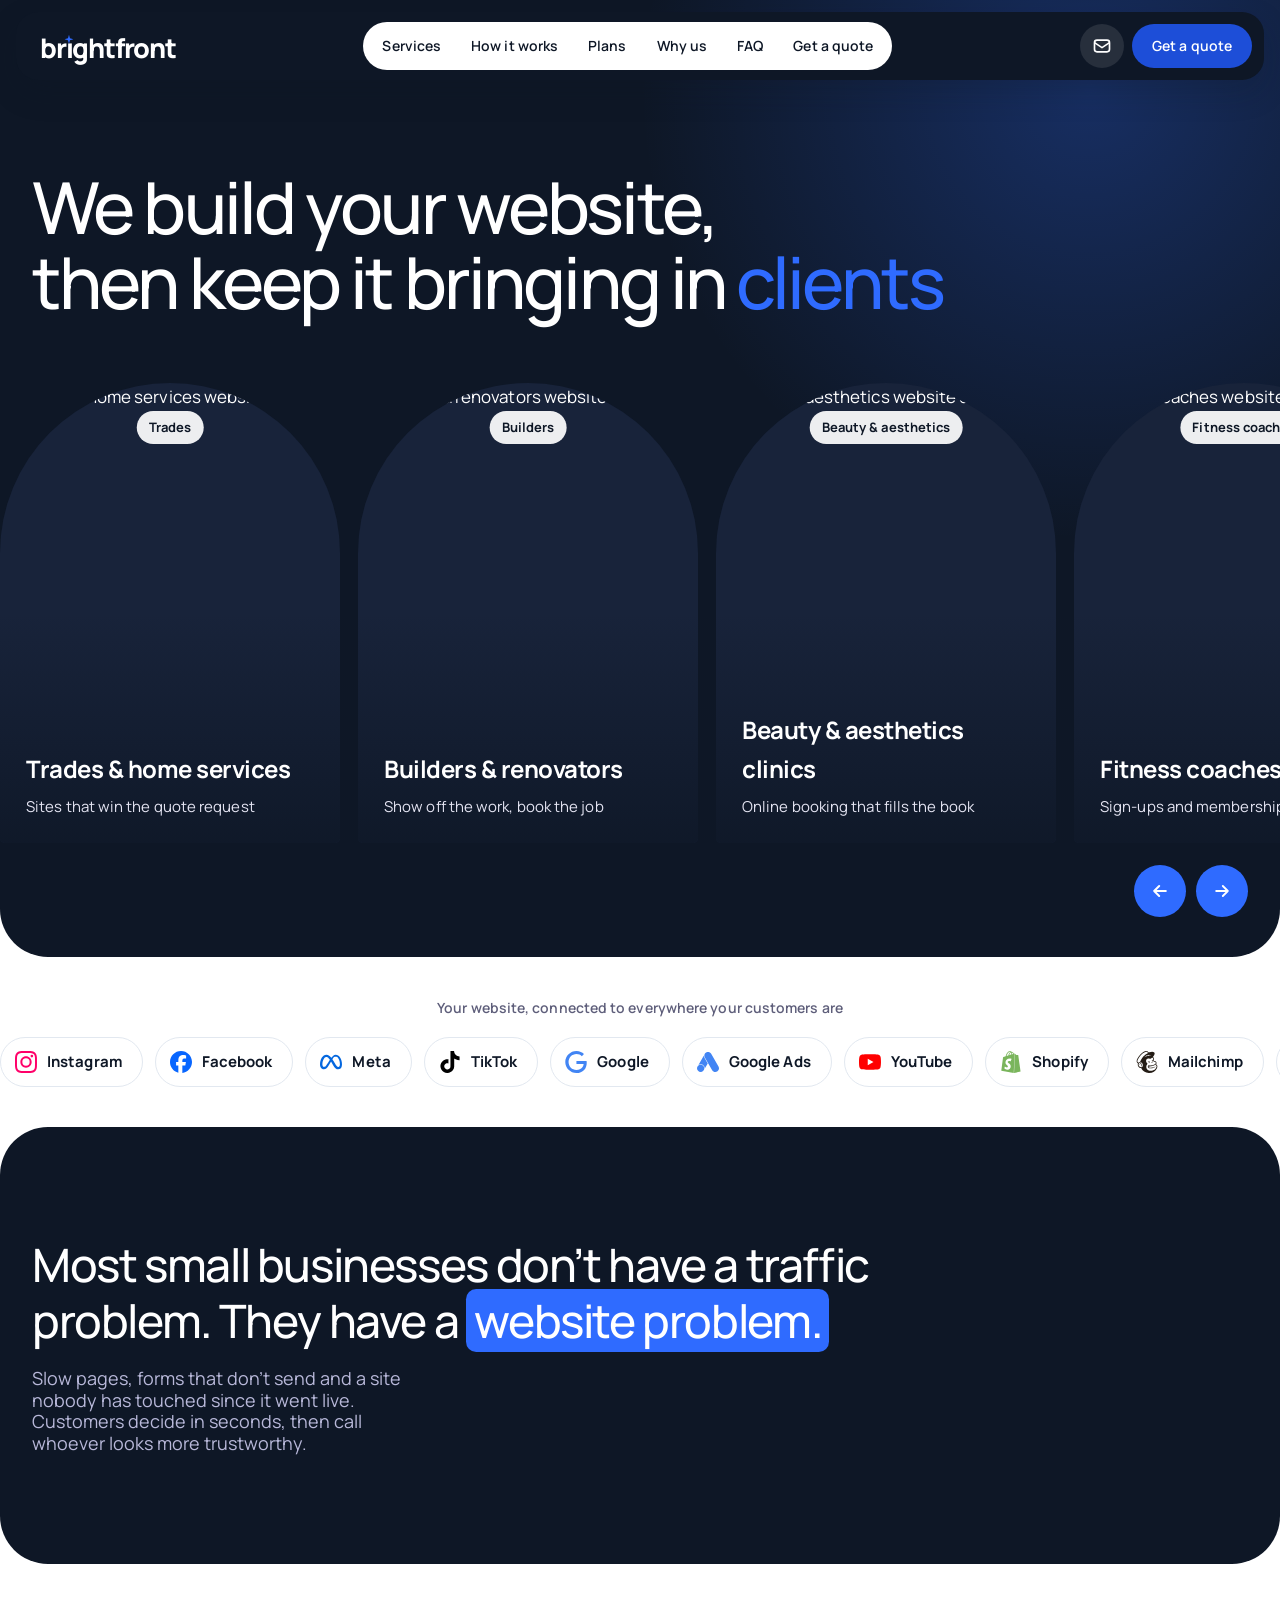
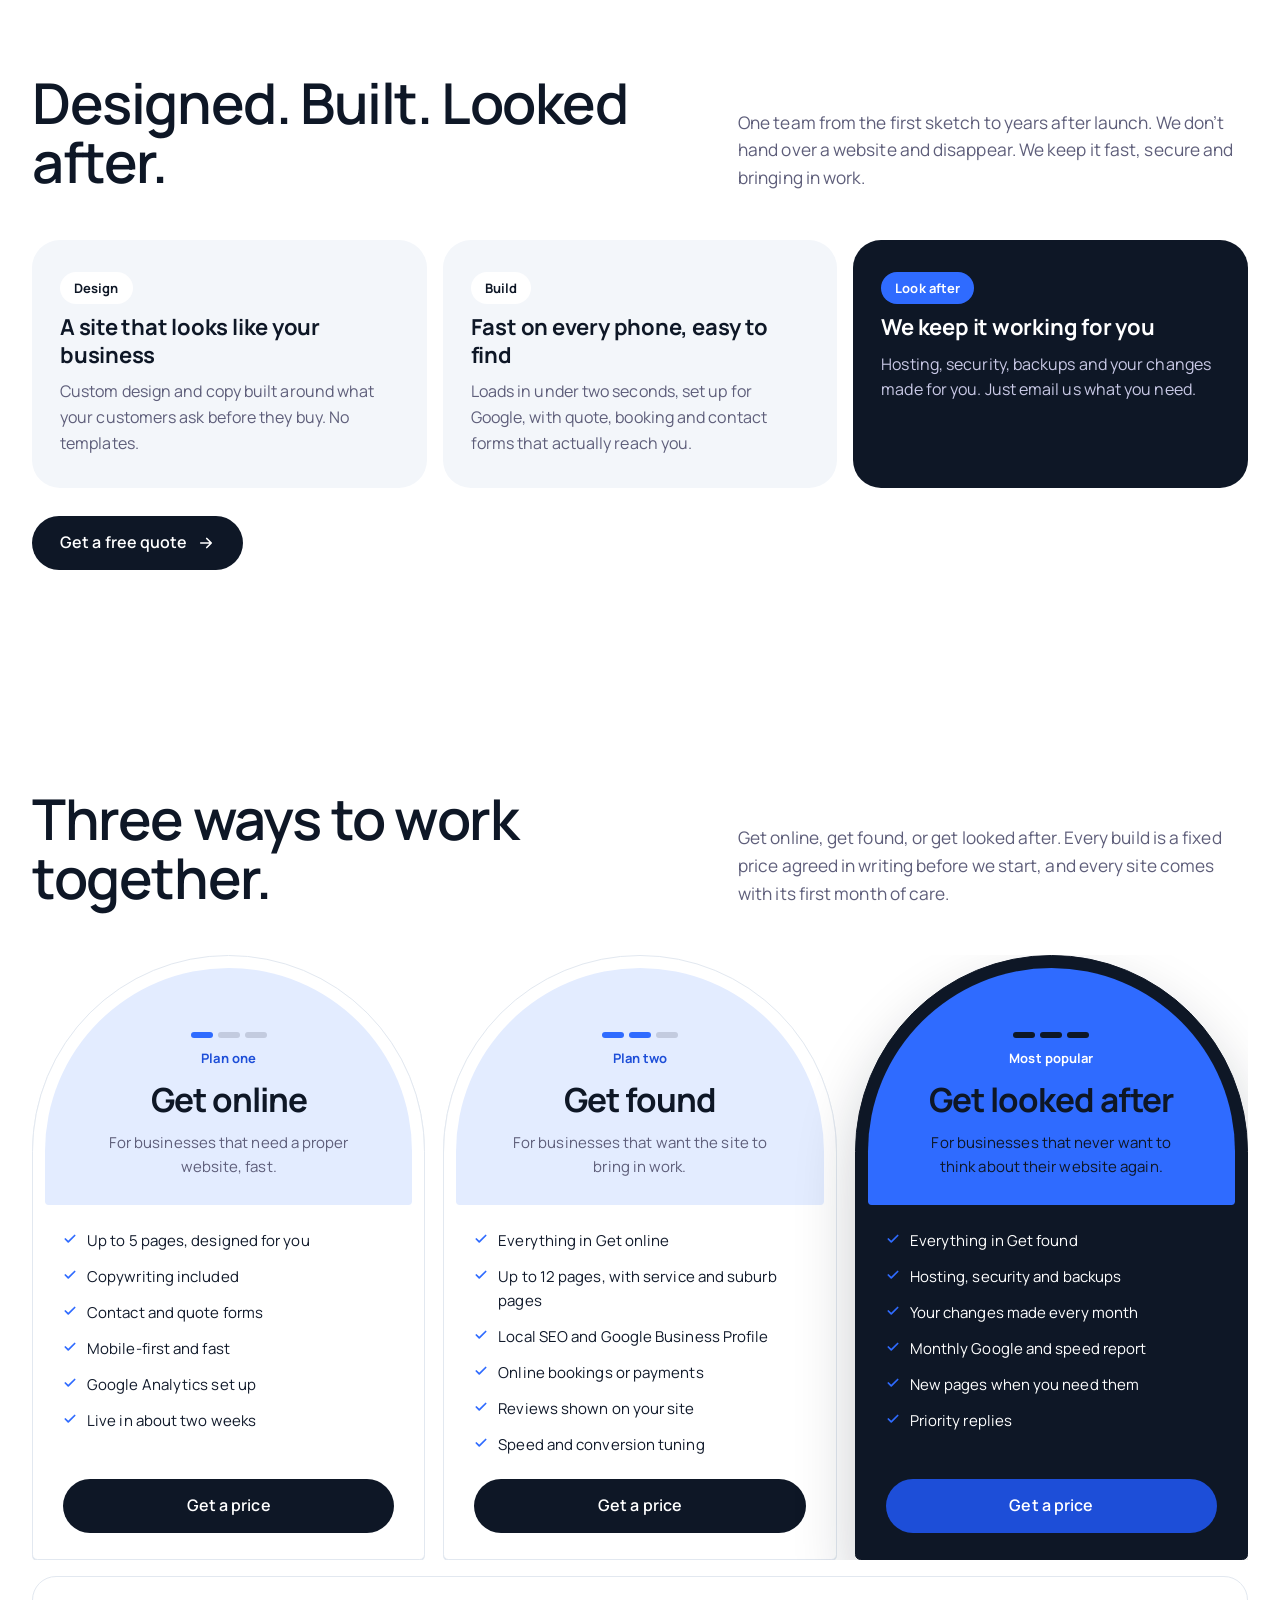
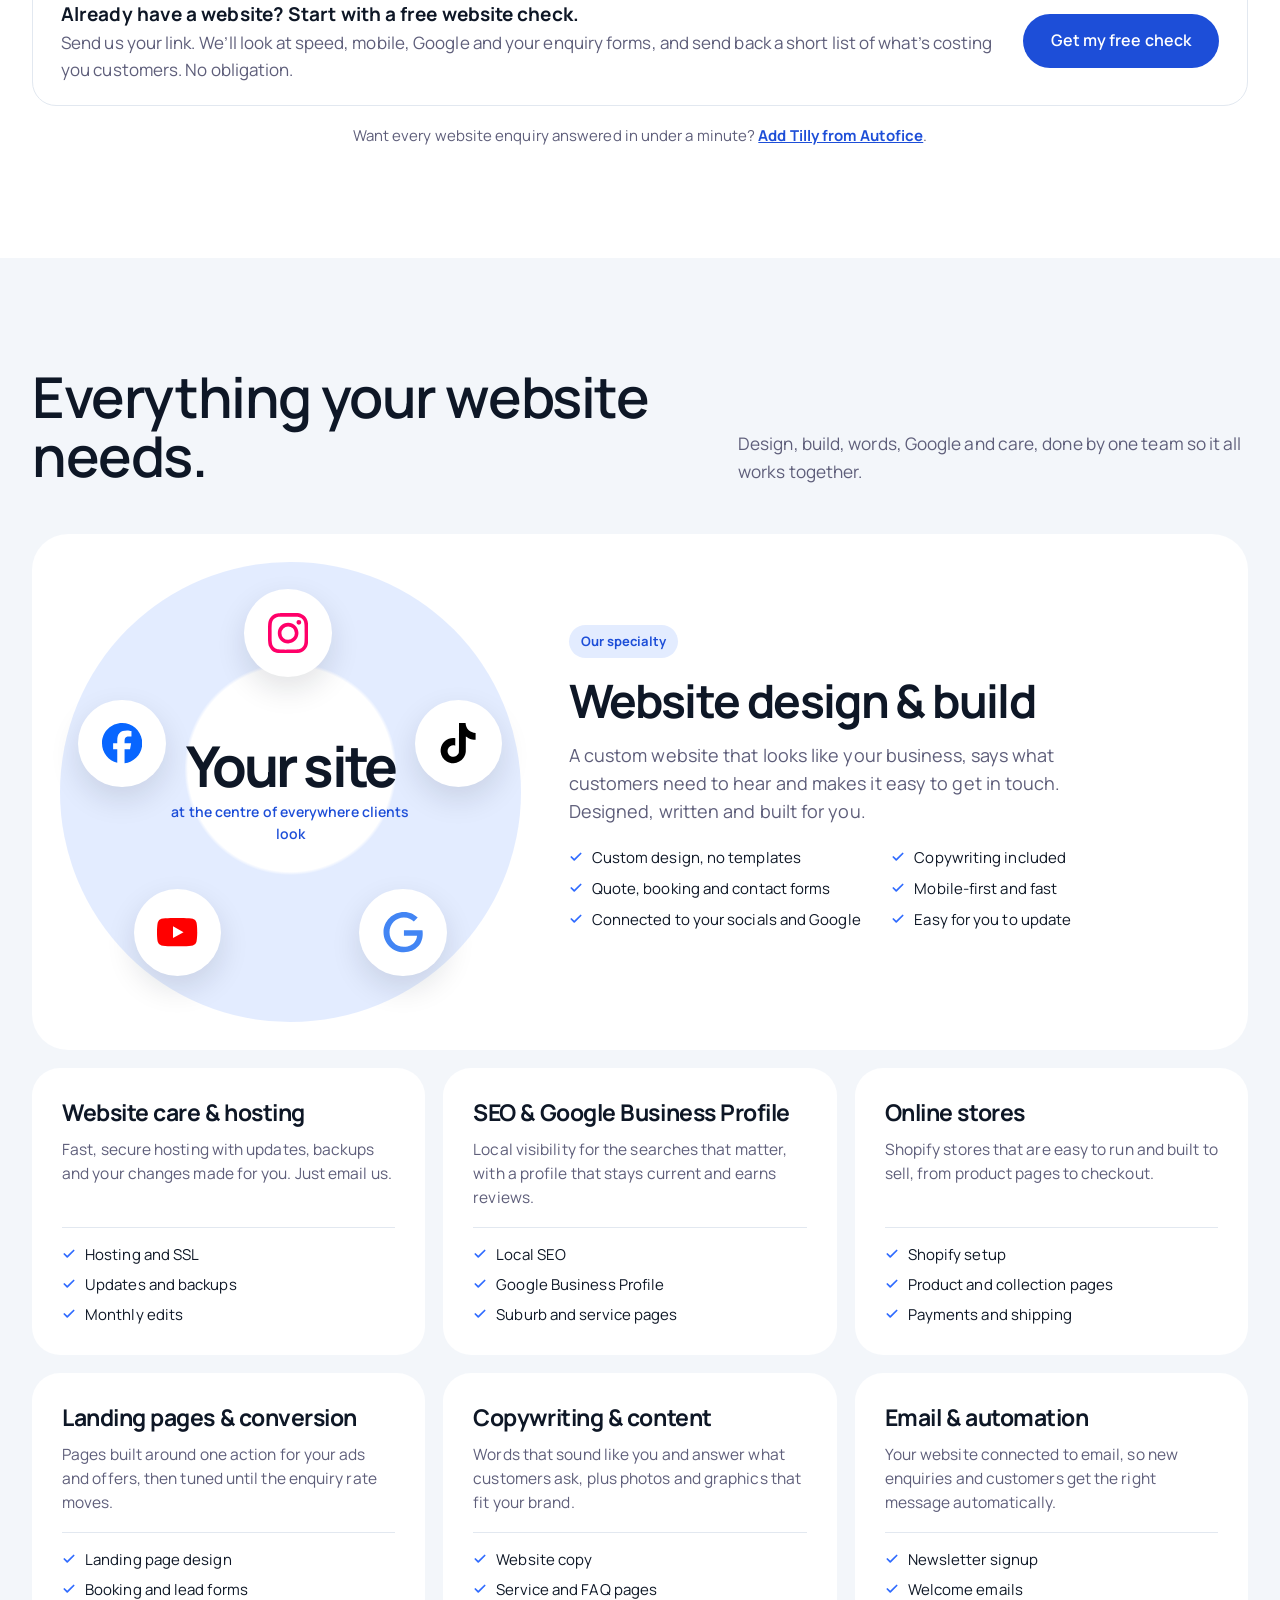
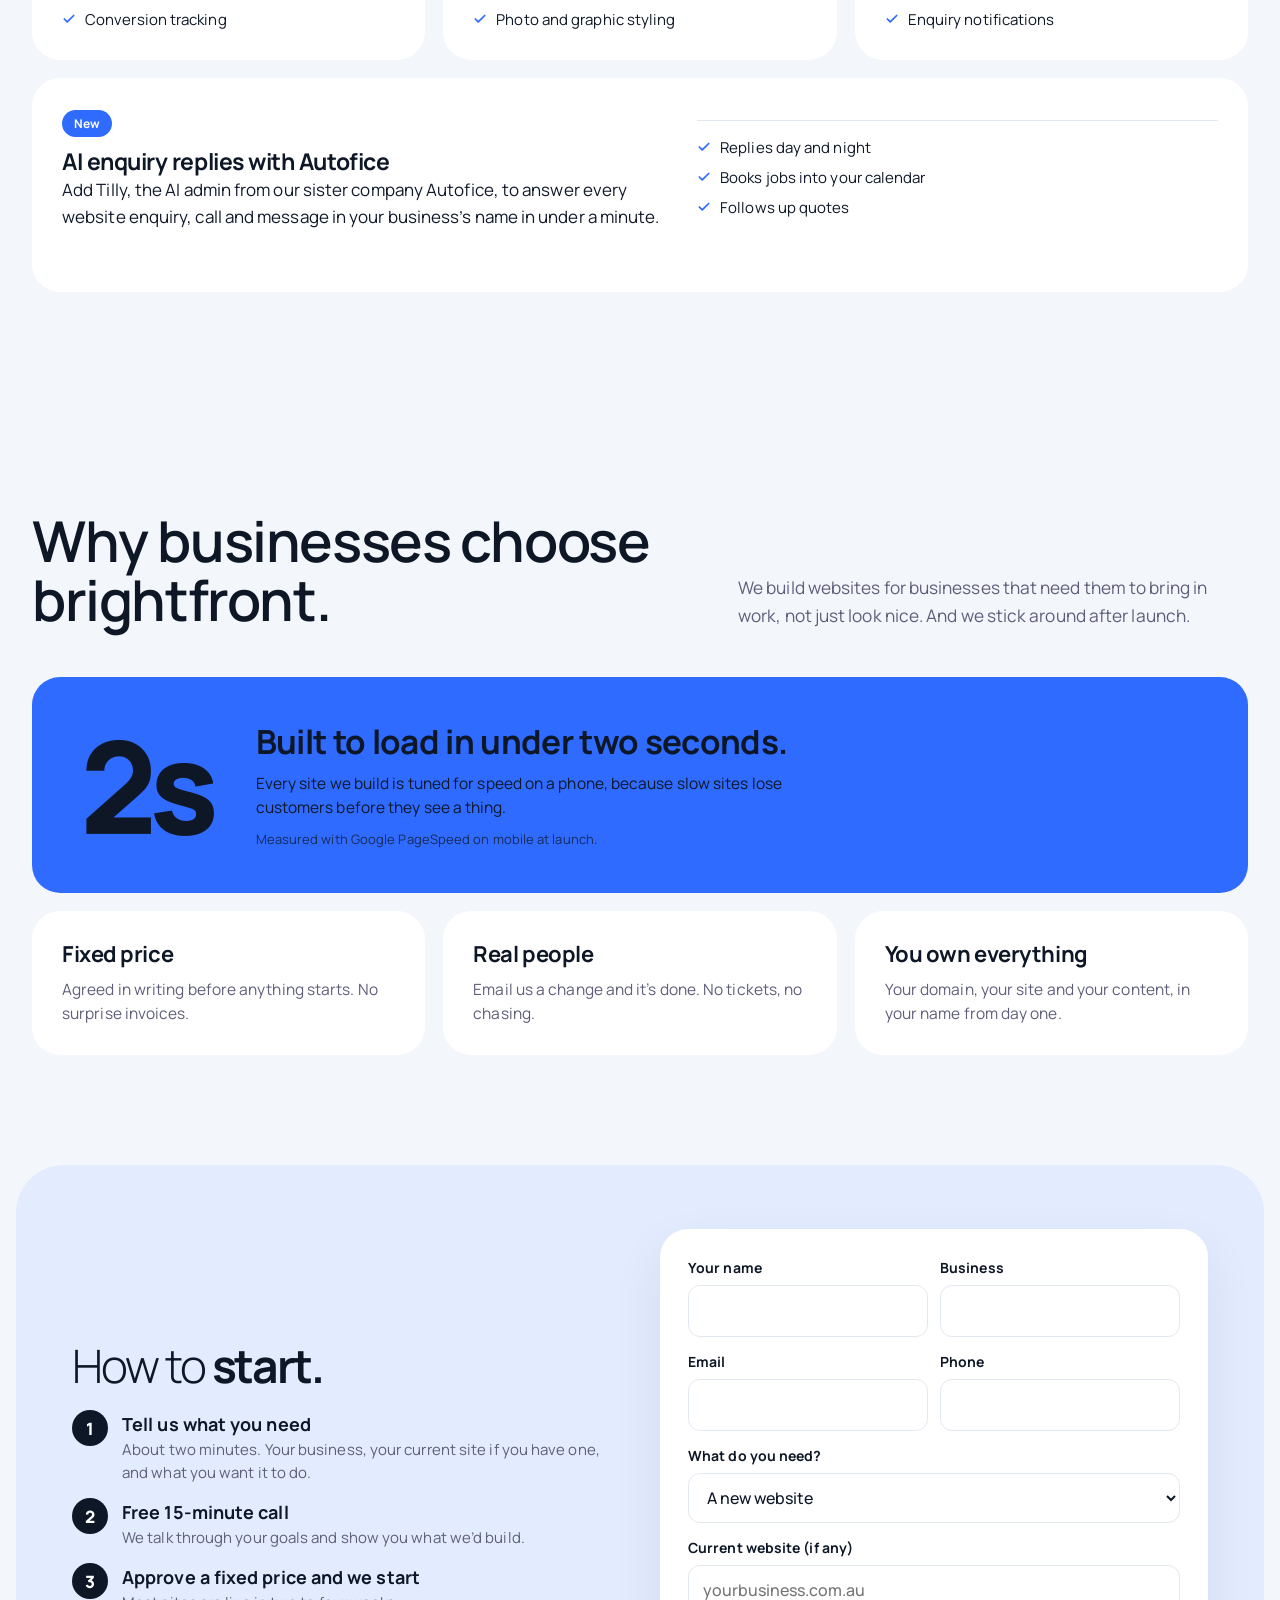
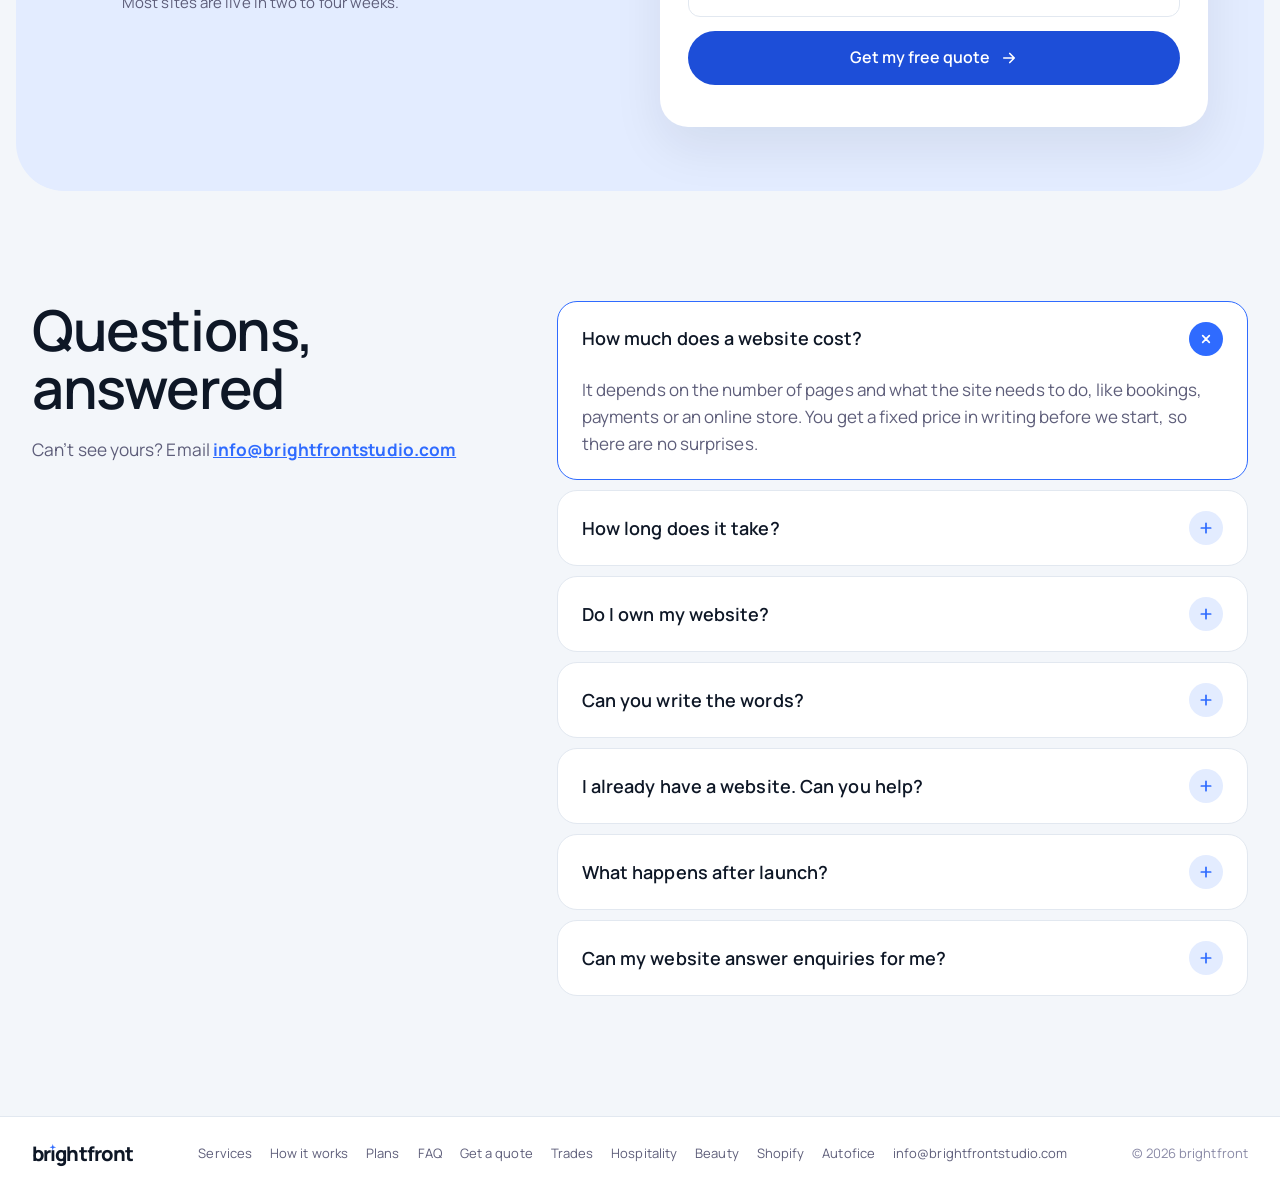
==== commit 63fc5673: "SEO: industry landing pages, sitemap, robots, richer meta and schema" ====
--- a/index.html
+++ b/index.html
@@ -7,13 +7,23 @@
 document.addEventListener('click',function(e){var a=e.target.closest&&e.target.closest('a[href*="book.html"],a[href^="tel:"],a[href^="mailto:"]');if(!a)return;var h=a.getAttribute('href');gtag('event',h.indexOf('book.html')>-1?'cta_click':(h.indexOf('tel:')===0?'phone_click':'email_click'),{link_text:(a.textContent||'').trim().slice(0,40),page:location.pathname});},true);</script>
 <meta charset="utf-8">
 <meta name="viewport" content="width=device-width, initial-scale=1, viewport-fit=cover">
-<title>brightfront | Websites for small businesses, designed, built and looked after</title>
+<title>Website Design for Small Businesses in Australia | brightfront</title>
 <meta name="description" content="brightfront designs, builds and looks after websites for Australian small businesses. Fast, mobile-first sites that turn visitors into enquiries, with care plans so they never go stale.">
+<meta name="robots" content="index, follow, max-image-preview:large">
+<link rel="alternate" hreflang="en-AU" href="https://brightfrontstudio.com/">
+<meta property="og:site_name" content="brightfront">
+<meta property="og:locale" content="en_AU">
 <meta property="og:title" content="brightfront | Websites designed, built and looked after">
 <meta property="og:description" content="We build your website, then keep it bringing in clients.">
 <meta property="og:type" content="website">
 <meta property="og:url" content="https://brightfrontstudio.com/">
-<meta property="og:image" content="https://autofice.com.au/assets/img1.jpg">
+<meta property="og:image" content="https://brightfrontstudio.com/assets/og.jpg">
+<meta property="og:image:width" content="1200">
+<meta property="og:image:height" content="630">
+<meta property="og:image:alt" content="brightfront. We build your website, then keep it bringing in clients.">
+<meta name="twitter:title" content="brightfront | Websites designed, built and looked after">
+<meta name="twitter:description" content="We build your website, then keep it bringing in clients. Website design, builds and care plans for Australian small businesses.">
+<meta name="twitter:image" content="https://brightfrontstudio.com/assets/og.jpg">
 <meta name="twitter:card" content="summary_large_image">
 <link rel="canonical" href="https://brightfrontstudio.com/">
 <meta name="theme-color" content="#0E1726">
@@ -21,7 +31,7 @@
 <link rel="preconnect" href="https://fonts.googleapis.com">
 <link rel="preconnect" href="https://fonts.gstatic.com" crossorigin>
 <link href="https://fonts.googleapis.com/css2?family=Manrope:wght@300;400;500;600;700;800&display=swap" rel="stylesheet">
-<script type="application/ld+json">{"@context":"https://schema.org","@type":"ProfessionalService","name":"brightfront","url":"https://brightfrontstudio.com/","email":"info@brightfrontstudio.com","description":"Website design, builds and care plans for Australian small businesses.","areaServed":{"@type":"Country","name":"Australia"}}</script>
+<script type="application/ld+json">{"@context": "https://schema.org", "@graph": [{"@type": "Organization", "@id": "https://brightfrontstudio.com/#org", "name": "brightfront", "alternateName": "Bright Front Studio", "url": "https://brightfrontstudio.com/", "logo": "https://autofice.com.au/assets/icon-512.png", "email": "info@brightfrontstudio.com", "areaServed": {"@type": "Country", "name": "Australia"}, "sameAs": ["https://autofice.com.au/"]}, {"@type": "WebSite", "@id": "https://brightfrontstudio.com/#site", "name": "brightfront", "url": "https://brightfrontstudio.com/", "publisher": {"@id": "https://brightfrontstudio.com/#org"}, "inLanguage": "en-AU"}, {"@type": "ProfessionalService", "@id": "https://brightfrontstudio.com/#business", "name": "brightfront", "url": "https://brightfrontstudio.com/", "email": "info@brightfrontstudio.com", "image": "https://brightfrontstudio.com/assets/og.jpg", "priceRange": "$$", "areaServed": {"@type": "Country", "name": "Australia"}, "description": "Website design, builds and care plans for Australian small businesses.", "hasOfferCatalog": {"@type": "OfferCatalog", "name": "Website services", "itemListElement": [{"@type": "Offer", "itemOffered": {"@type": "Service", "name": "Website design and build"}}, {"@type": "Offer", "itemOffered": {"@type": "Service", "name": "Website care and hosting"}}, {"@type": "Offer", "itemOffered": {"@type": "Service", "name": "SEO and Google Business Profile"}}, {"@type": "Offer", "itemOffered": {"@type": "Service", "name": "Shopify online stores"}}, {"@type": "Offer", "itemOffered": {"@type": "Service", "name": "Landing pages"}}, {"@type": "Offer", "itemOffered": {"@type": "Service", "name": "Copywriting"}}]}}, {"@type": "FAQPage", "mainEntity": [{"@type": "Question", "name": "How much does a website cost?", "acceptedAnswer": {"@type": "Answer", "text": "It depends on the number of pages and what the site needs to do, like bookings, payments or an online store. You get a fixed price in writing before we start, so there are no surprises."}}, {"@type": "Question", "name": "How long does it take?", "acceptedAnswer": {"@type": "Answer", "text": "Most sites are live in two to four weeks. The biggest factor is how quickly we get your photos and feedback, and we make that part easy."}}, {"@type": "Question", "name": "Do I own my website?", "acceptedAnswer": {"@type": "Answer", "text": "Yes. Your domain, your site and your content are yours from day one. If you ever leave, we hand everything over."}}, {"@type": "Question", "name": "Can you write the words?", "acceptedAnswer": {"@type": "Answer", "text": "Yes. Copywriting is included. We ask you a few questions, then write pages that sound like you and answer what customers actually ask."}}, {"@type": "Question", "name": "I already have a website. Can you help?", "acceptedAnswer": {"@type": "Answer", "text": "Yes. We can refresh it, rebuild it, or simply take over hosting and updates on a care plan. Start with a free website check."}}, {"@type": "Question", "name": "What happens after launch?", "acceptedAnswer": {"@type": "Answer", "text": "On a care plan we host it, keep it secure and backed up, and make your changes for you. Just email us what you need."}}, {"@type": "Question", "name": "Can my website answer enquiries for me?", "acceptedAnswer": {"@type": "Answer", "text": "Yes. Our sister company Autofice adds Tilly, an AI admin who replies to every enquiry in under a minute and books the job."}}]}]}</script>
 <style>
 :root{
   --navy:#0E1726;--navy2:#18233A;--navy3:#243556;
@@ -598,15 +608,15 @@
 
   <div class="cards">
     <div class="rail" id="crail" data-auto="3800" aria-label="Who we build for">
-      <a class="card photo" href="#contact"><img src="https://autofice.com.au/assets/p-trades.jpg" alt="" width="720" height="964" fetchpriority="high"><span class="ctop">Trades</span><div class="over"><b>Trades &amp; home services</b><span>Sites that win the quote request</span></div></a>
-      <a class="card photo" href="#contact"><img src="https://autofice.com.au/assets/p-builders.jpg" alt="" width="720" height="964" loading="lazy"><span class="ctop">Builders</span><div class="over"><b>Builders &amp; renovators</b><span>Show off the work, book the job</span></div></a>
-      <a class="card photo" href="#contact"><img src="https://autofice.com.au/assets/p-beauty.jpg" alt="" width="720" height="964" loading="lazy"><span class="ctop">Beauty &amp; aesthetics</span><div class="over"><b>Beauty &amp; aesthetics clinics</b><span>Online booking that fills the book</span></div></a>
-      <a class="card photo" href="#contact"><img src="https://autofice.com.au/assets/p-fitness.jpg" alt="" width="720" height="964" loading="lazy"><span class="ctop">Fitness coaches</span><div class="over"><b>Fitness coaches</b><span>Sign-ups and memberships online</span></div></a>
-      <a class="card photo" href="#contact"><img src="https://autofice.com.au/assets/p-cars.jpg" alt="" width="720" height="964" loading="lazy"><span class="ctop">Car sales</span><div class="over"><b>Car dealers &amp; sales</b><span>Stock pages that book test drives</span></div></a>
-      <a class="card photo" href="#contact"><img src="https://autofice.com.au/assets/p-hospitality.jpg" alt="" width="720" height="964" loading="lazy"><span class="ctop">Hospitality</span><div class="over"><b>Cafés, restaurants &amp; bars</b><span>Menus, bookings and functions</span></div></a>
-      <a class="card photo" href="#contact"><img src="https://autofice.com.au/assets/p-mortgage.jpg" alt="" width="720" height="964" loading="lazy"><span class="ctop">Mortgage brokers</span><div class="over"><b>Mortgage brokers</b><span>Trust at first click, calls booked</span></div></a>
-      <a class="card photo" href="#contact"><img src="https://autofice.com.au/assets/p-realestate.jpg" alt="" width="720" height="964" loading="lazy"><span class="ctop">Real estate agents</span><div class="over"><b>Real estate agents</b><span>A personal site that wins listings</span></div></a>
-      <a class="card photo" href="#contact"><img src="https://autofice.com.au/assets/p-ecommerce.jpg" alt="" width="720" height="964" loading="lazy"><span class="ctop">E-commerce</span><div class="over"><b>E-commerce brands</b><span>Shopify stores built to sell</span></div></a>
+      <a class="card photo" href="/websites/trades/"><img src="https://autofice.com.au/assets/p-trades.jpg" alt="Trades & home services website design" width="720" height="964" fetchpriority="high"><span class="ctop">Trades</span><div class="over"><b>Trades &amp; home services</b><span>Sites that win the quote request</span></div></a>
+      <a class="card photo" href="/websites/builders/"><img src="https://autofice.com.au/assets/p-builders.jpg" alt="Builders & renovators website design" width="720" height="964" loading="lazy"><span class="ctop">Builders</span><div class="over"><b>Builders &amp; renovators</b><span>Show off the work, book the job</span></div></a>
+      <a class="card photo" href="/websites/beauty/"><img src="https://autofice.com.au/assets/p-beauty.jpg" alt="Beauty & aesthetics website design" width="720" height="964" loading="lazy"><span class="ctop">Beauty &amp; aesthetics</span><div class="over"><b>Beauty &amp; aesthetics clinics</b><span>Online booking that fills the book</span></div></a>
+      <a class="card photo" href="/websites/fitness/"><img src="https://autofice.com.au/assets/p-fitness.jpg" alt="Fitness coaches website design" width="720" height="964" loading="lazy"><span class="ctop">Fitness coaches</span><div class="over"><b>Fitness coaches</b><span>Sign-ups and memberships online</span></div></a>
+      <a class="card photo" href="/websites/car-dealers/"><img src="https://autofice.com.au/assets/p-cars.jpg" alt="Car dealers & sales website design" width="720" height="964" loading="lazy"><span class="ctop">Car sales</span><div class="over"><b>Car dealers &amp; sales</b><span>Stock pages that book test drives</span></div></a>
+      <a class="card photo" href="/websites/hospitality/"><img src="https://autofice.com.au/assets/p-hospitality.jpg" alt="Hospitality website design" width="720" height="964" loading="lazy"><span class="ctop">Hospitality</span><div class="over"><b>Cafés, restaurants &amp; bars</b><span>Menus, bookings and functions</span></div></a>
+      <a class="card photo" href="/websites/mortgage-brokers/"><img src="https://autofice.com.au/assets/p-mortgage.jpg" alt="Mortgage brokers website design" width="720" height="964" loading="lazy"><span class="ctop">Mortgage brokers</span><div class="over"><b>Mortgage brokers</b><span>Trust at first click, calls booked</span></div></a>
+      <a class="card photo" href="/websites/real-estate/"><img src="https://autofice.com.au/assets/p-realestate.jpg" alt="Real estate agents website design" width="720" height="964" loading="lazy"><span class="ctop">Real estate agents</span><div class="over"><b>Real estate agents</b><span>A personal site that wins listings</span></div></a>
+      <a class="card photo" href="/websites/ecommerce/"><img src="https://autofice.com.au/assets/p-ecommerce.jpg" alt="E-commerce website design" width="720" height="964" loading="lazy"><span class="ctop">E-commerce</span><div class="over"><b>E-commerce brands</b><span>Shopify stores built to sell</span></div></a>
     </div>
     <div class="wrap railnav"><button class="rbtn" id="cPrev" aria-label="Previous"><svg width="20" height="20" viewBox="0 0 24 24" fill="none" stroke="currentColor" stroke-width="2.4" stroke-linecap="round" stroke-linejoin="round"><path d="M19 12H5M11 6l-6 6 6 6"/></svg></button><button class="rbtn" id="cNext" aria-label="Next"><svg width="20" height="20"><use href="#arr"/></svg></button></div>
   </div>
@@ -758,7 +768,7 @@
 <footer class="fsm">
   <div class="wrap fsm-in">
     <a class="wm" href="index.html" aria-label="brightfront home">br<span class="i">ı</span>ghtfront</a>
-    <nav class="fsm-nav" aria-label="Footer"><a href="#services">Services</a><a href="#process">How it works</a><a href="#plans">Plans</a><a href="#faq">FAQ</a><a href="#contact">Get a quote</a><a href="https://autofice.com.au">Autofice</a><a href="mailto:info@brightfrontstudio.com">info@brightfrontstudio.com</a></nav>
+    <nav class="fsm-nav" aria-label="Footer"><a href="#services">Services</a><a href="#process">How it works</a><a href="#plans">Plans</a><a href="#faq">FAQ</a><a href="#contact">Get a quote</a><a href="/websites/trades/">Trades</a><a href="/websites/hospitality/">Hospitality</a><a href="/websites/beauty/">Beauty</a><a href="/websites/ecommerce/">Shopify</a><a href="https://autofice.com.au">Autofice</a><a href="mailto:info@brightfrontstudio.com">info@brightfrontstudio.com</a></nav>
     <span class="fsm-bot"><span>© <span id="yr">2026</span> brightfront</span></span>
   </div>
 </footer>
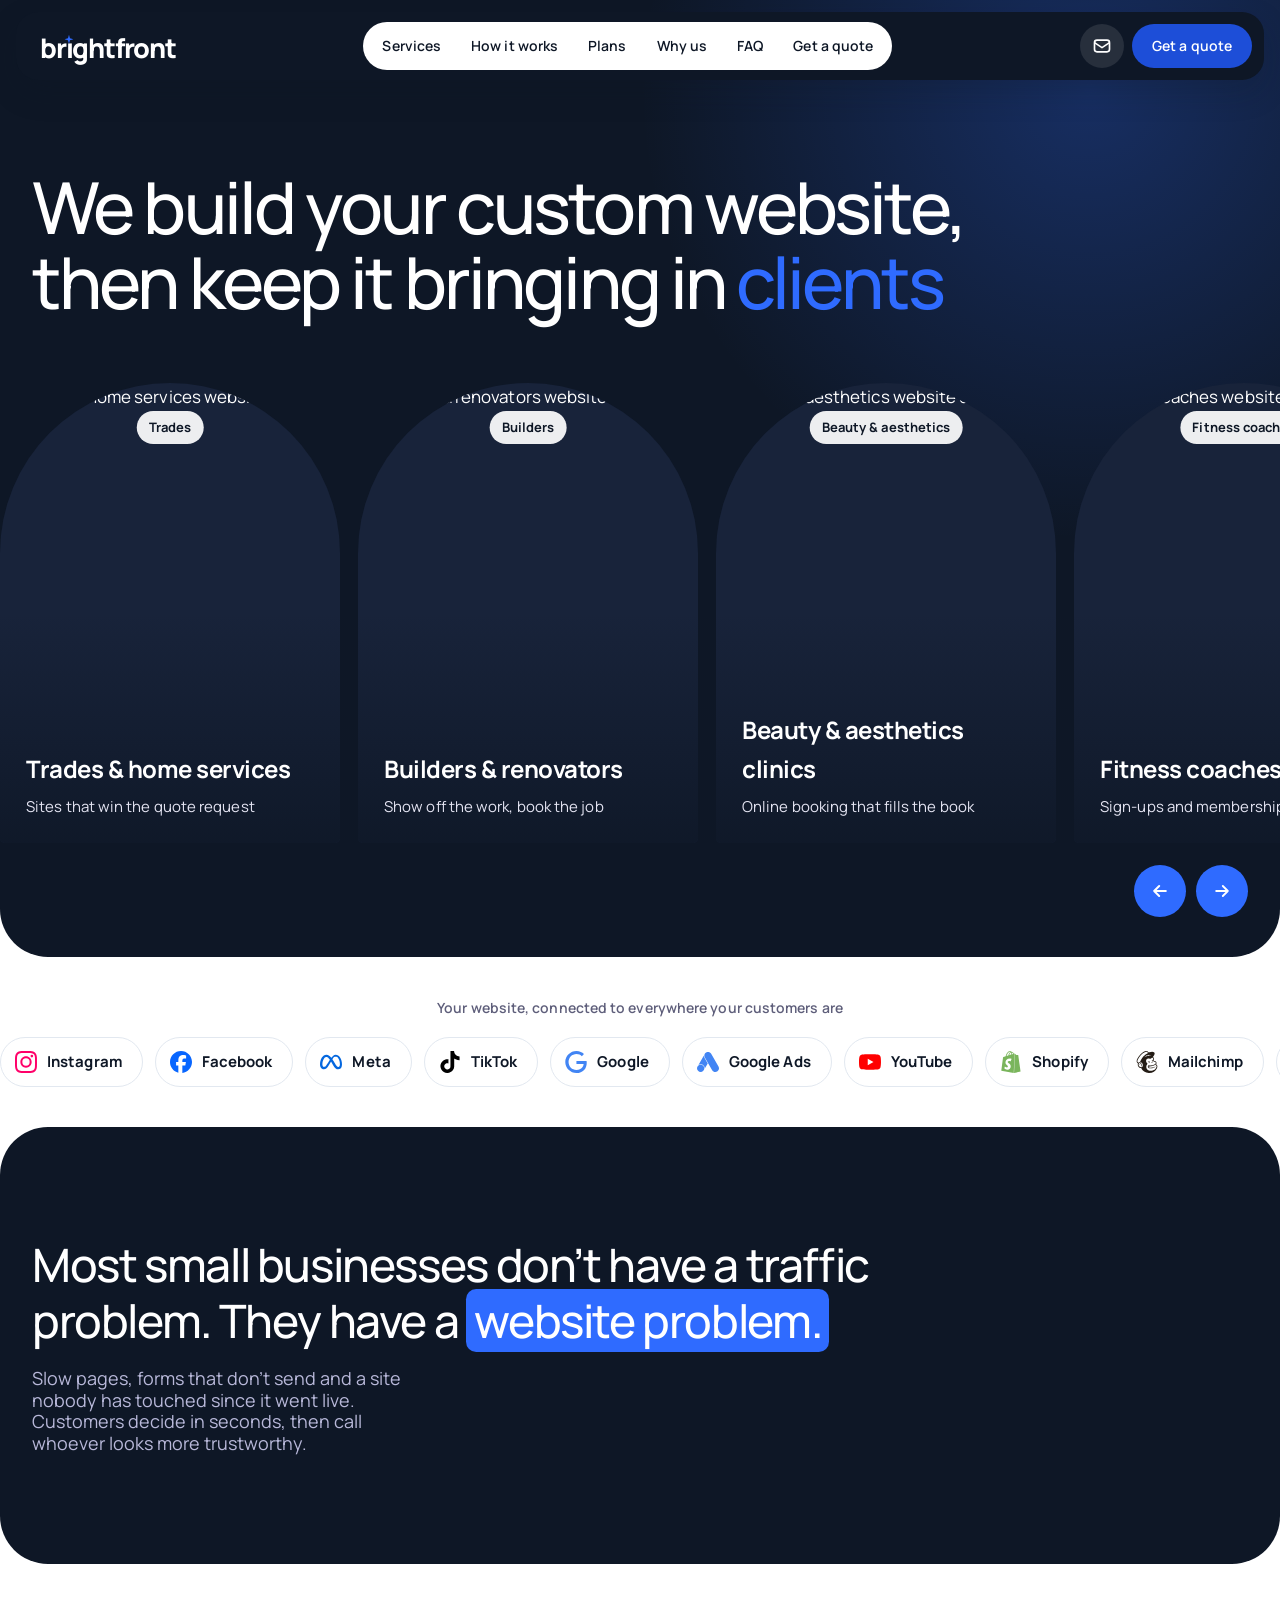
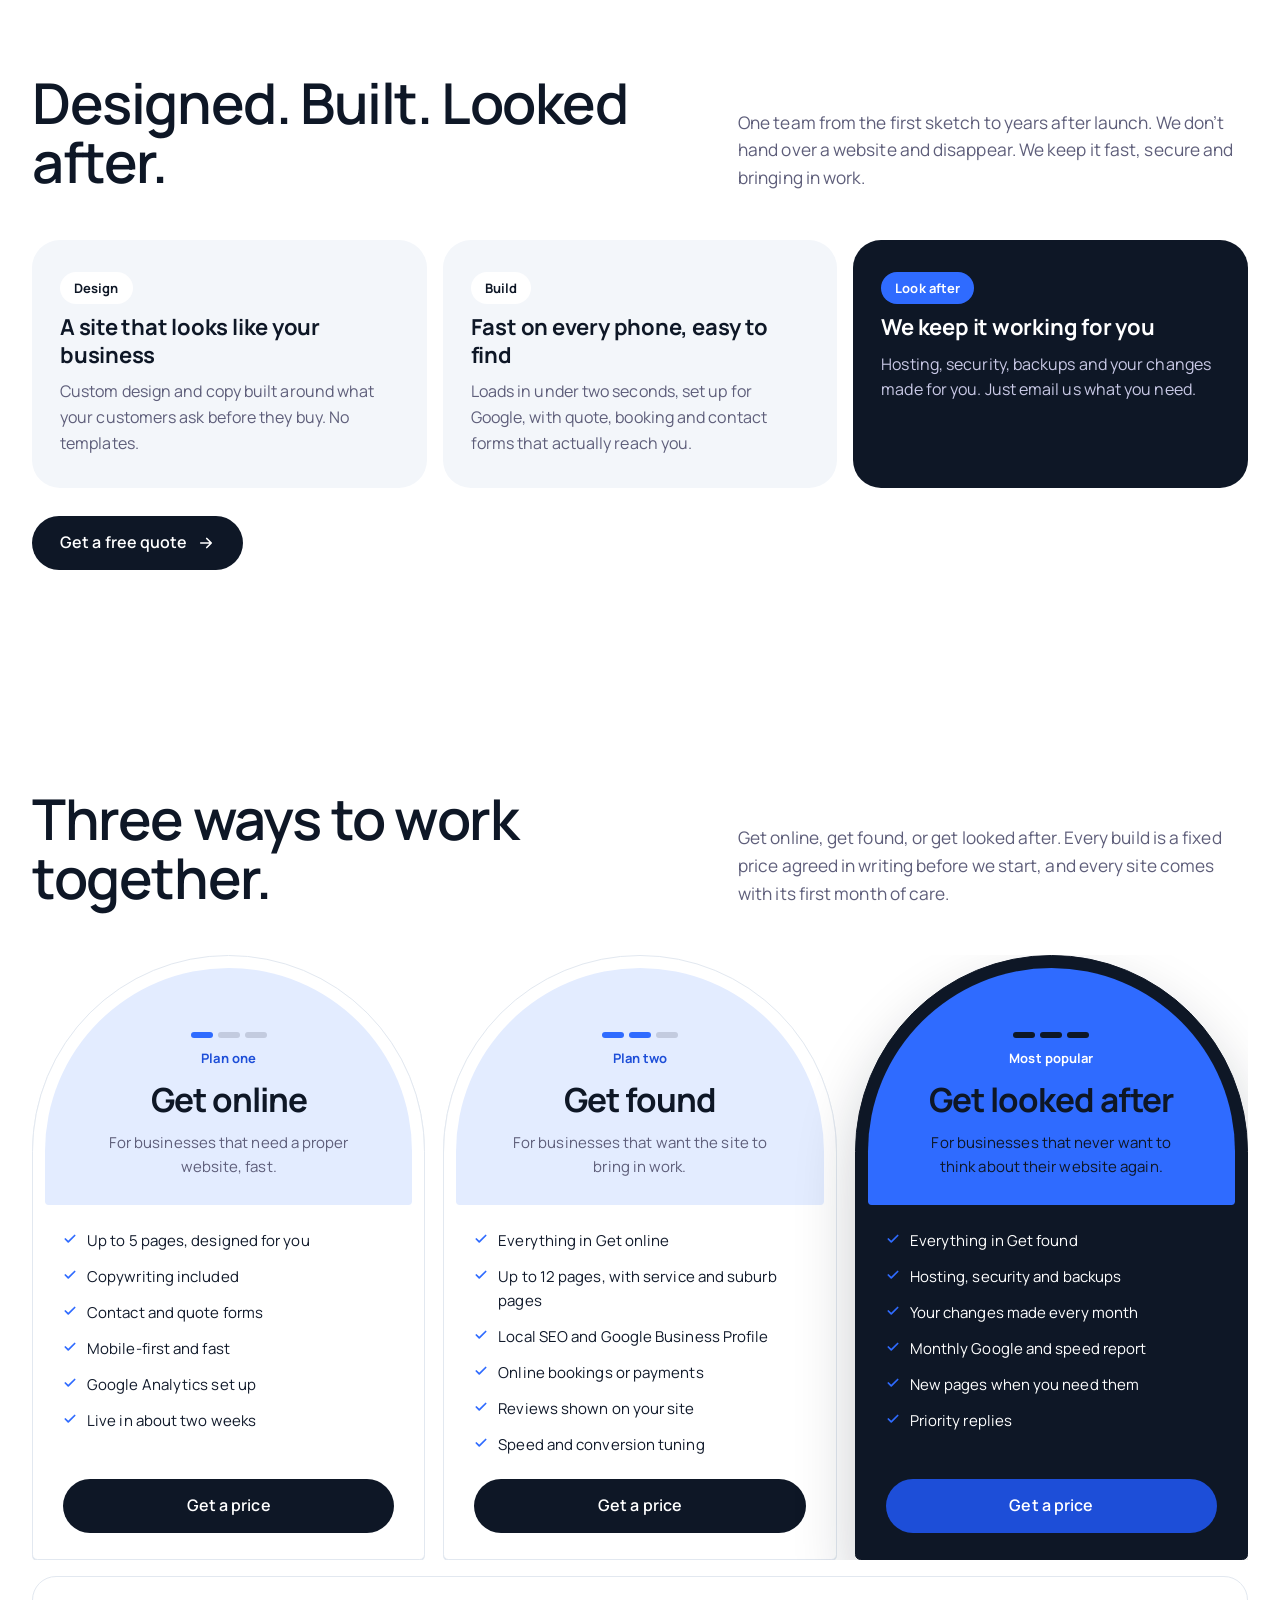
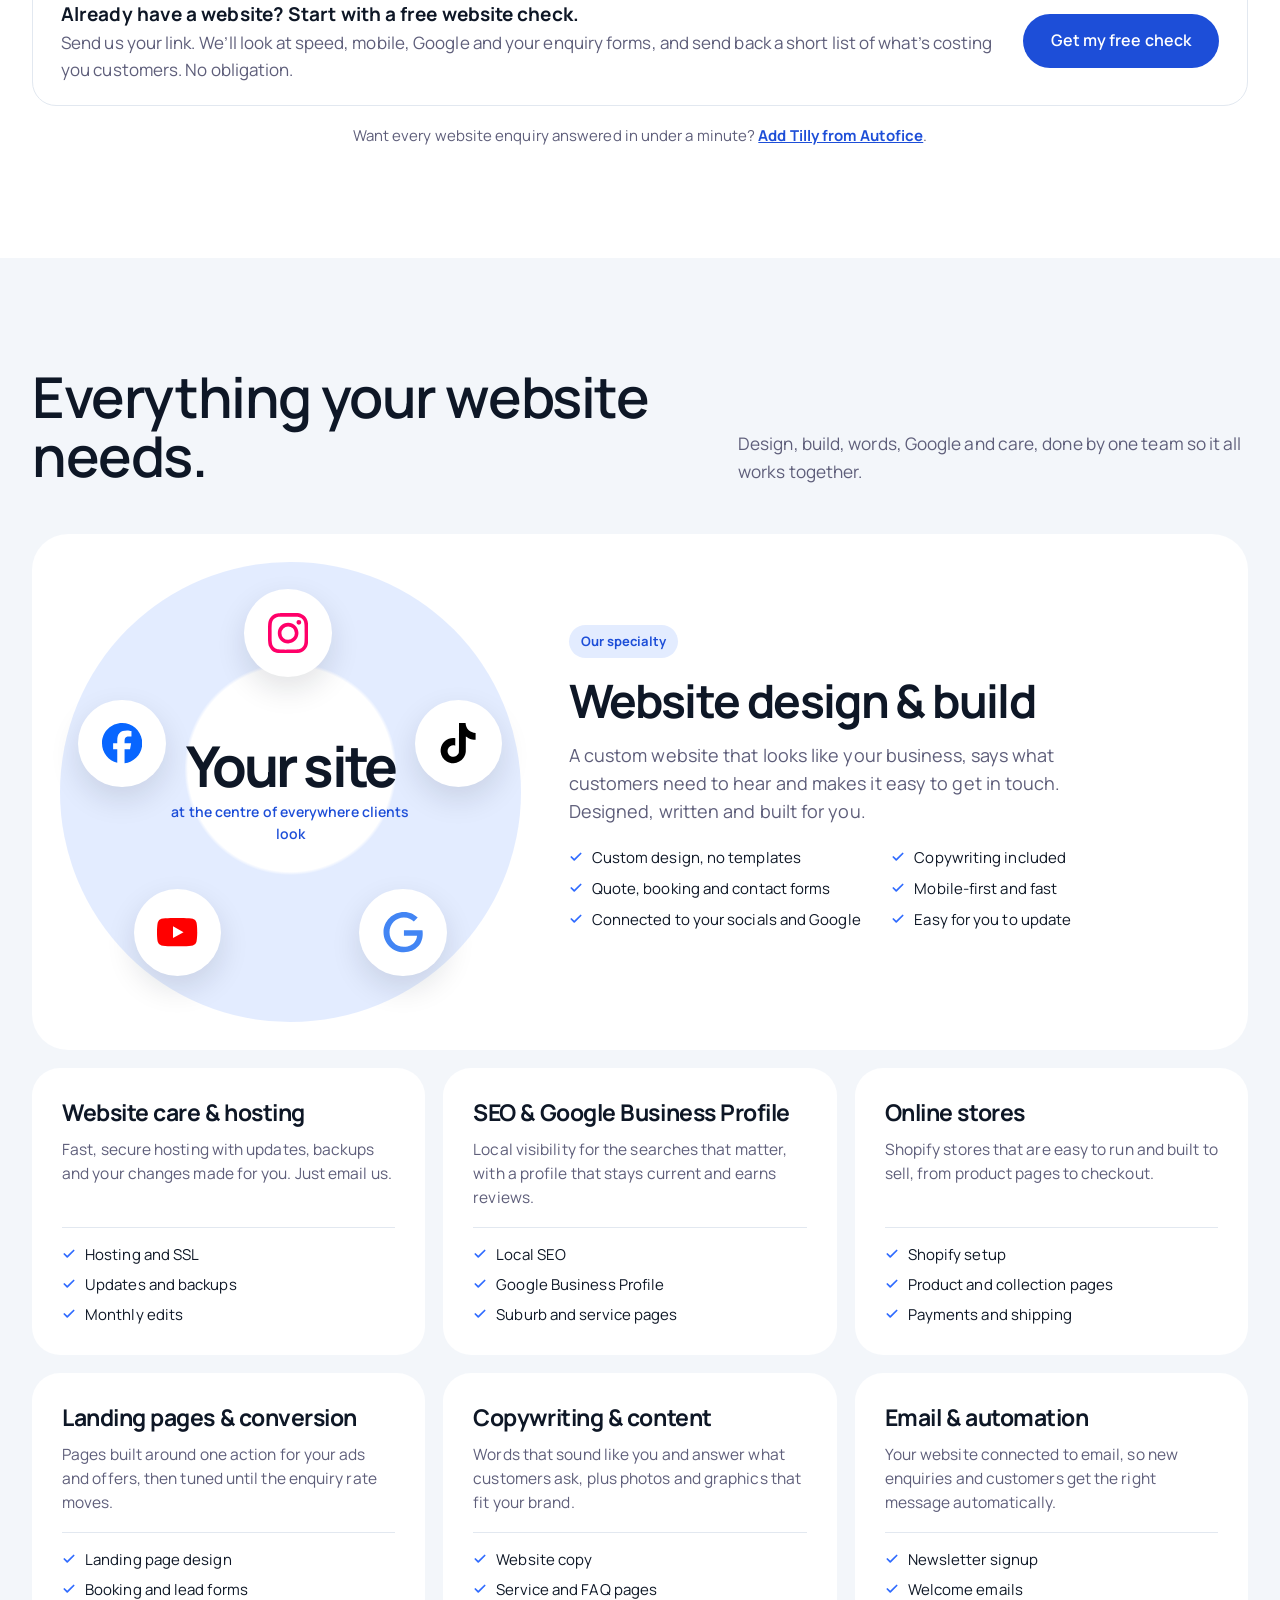
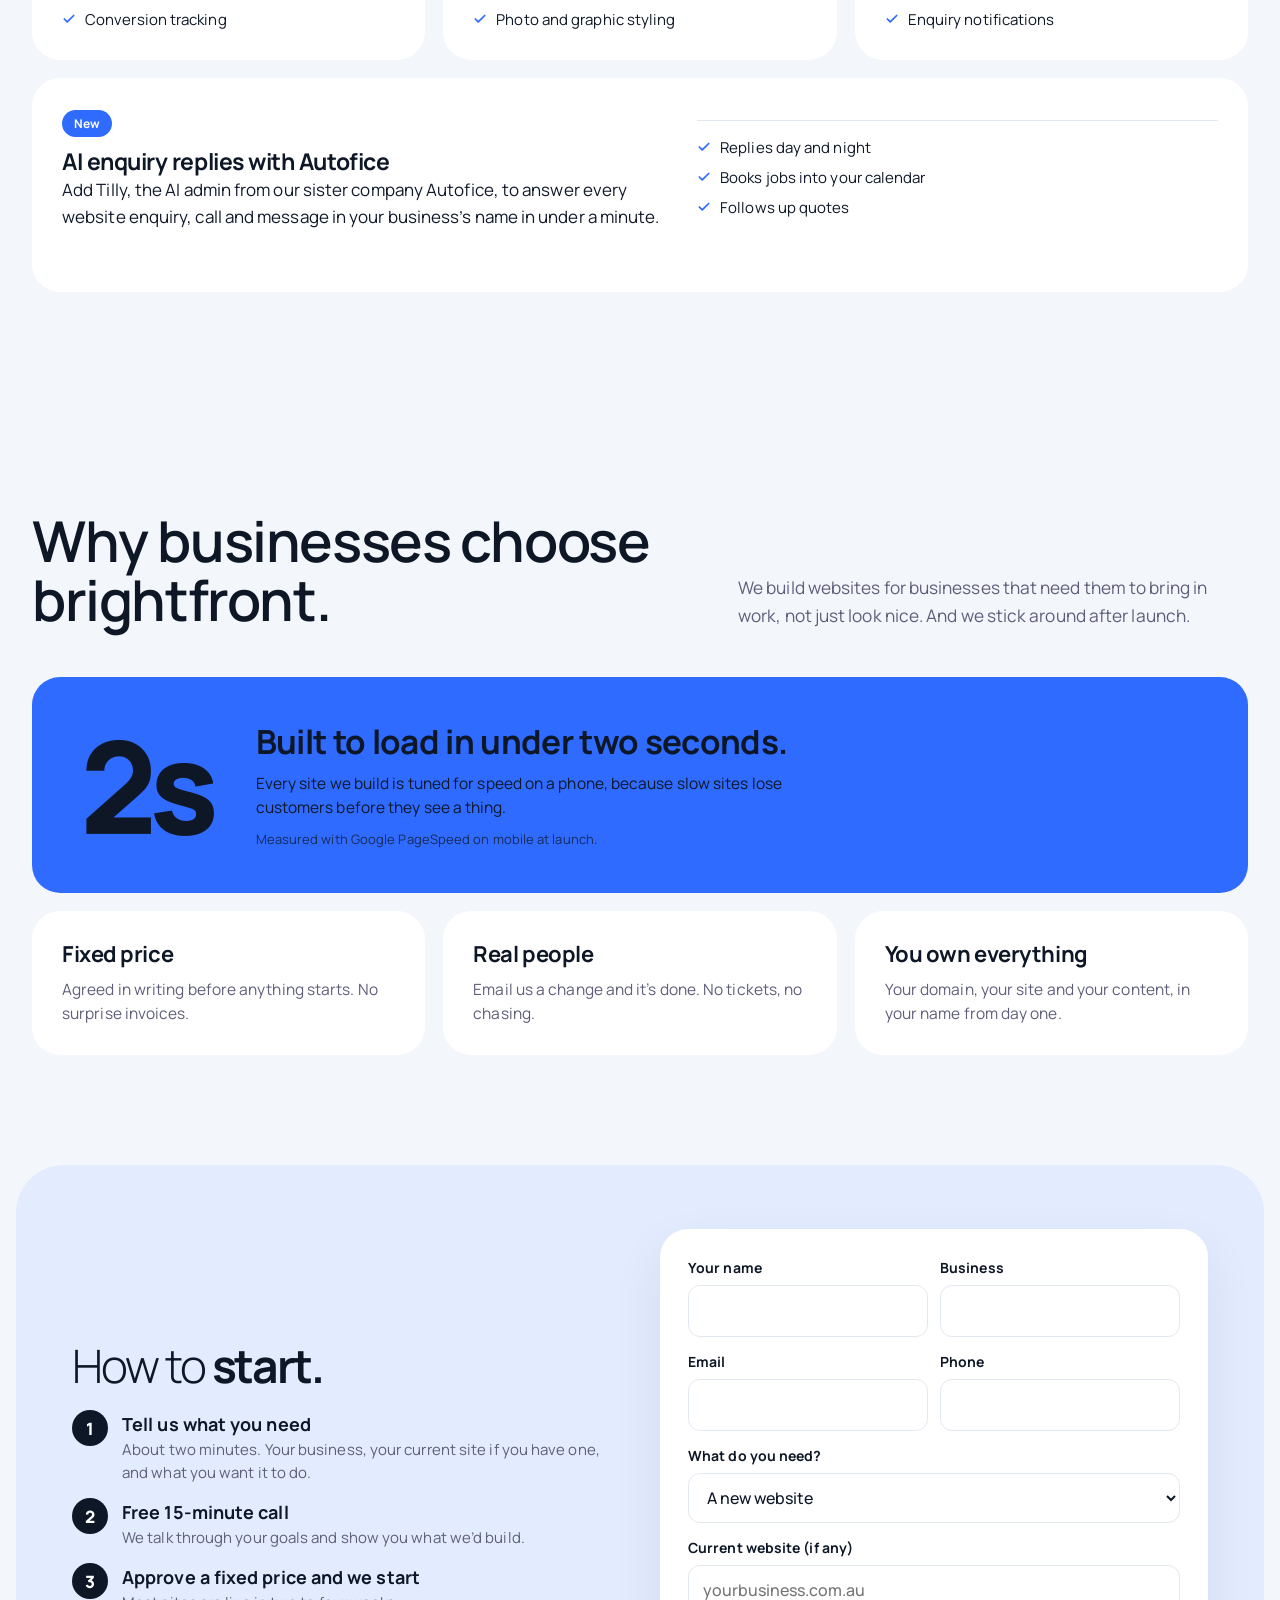
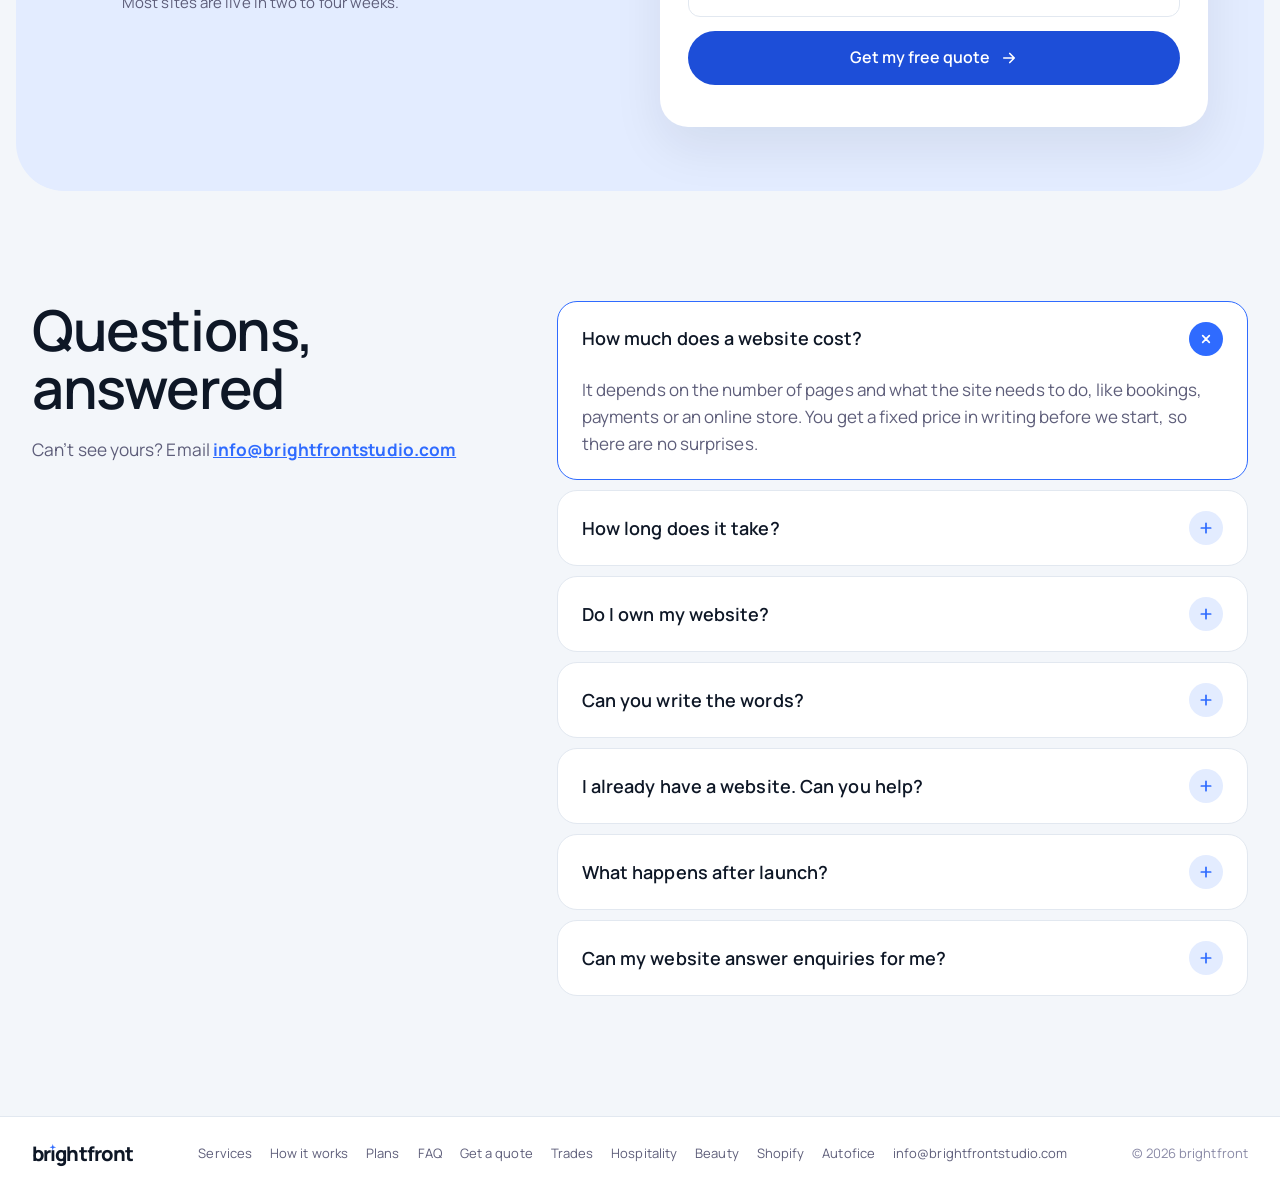
==== commit 5271035d: "Start page, integrations per industry, custom website wording, shorter mobile menu" ====
--- a/index.html
+++ b/index.html
@@ -7,8 +7,8 @@
 document.addEventListener('click',function(e){var a=e.target.closest&&e.target.closest('a[href*="book.html"],a[href^="tel:"],a[href^="mailto:"]');if(!a)return;var h=a.getAttribute('href');gtag('event',h.indexOf('book.html')>-1?'cta_click':(h.indexOf('tel:')===0?'phone_click':'email_click'),{link_text:(a.textContent||'').trim().slice(0,40),page:location.pathname});},true);</script>
 <meta charset="utf-8">
 <meta name="viewport" content="width=device-width, initial-scale=1, viewport-fit=cover">
-<title>Website Design for Small Businesses in Australia | brightfront</title>
-<meta name="description" content="brightfront designs, builds and looks after websites for Australian small businesses. Fast, mobile-first sites that turn visitors into enquiries, with care plans so they never go stale.">
+<title>Custom Website Design for Small Businesses in Australia | brightfront</title>
+<meta name="description" content="brightfront designs, builds and looks after custom websites for Australian small businesses. Fast, mobile-first sites that turn visitors into enquiries, with care plans so they never go stale.">
 <meta name="robots" content="index, follow, max-image-preview:large">
 <link rel="alternate" hreflang="en-AU" href="https://brightfrontstudio.com/">
 <meta property="og:site_name" content="brightfront">
@@ -31,7 +31,7 @@
 <link rel="preconnect" href="https://fonts.googleapis.com">
 <link rel="preconnect" href="https://fonts.gstatic.com" crossorigin>
 <link href="https://fonts.googleapis.com/css2?family=Manrope:wght@300;400;500;600;700;800&display=swap" rel="stylesheet">
-<script type="application/ld+json">{"@context": "https://schema.org", "@graph": [{"@type": "Organization", "@id": "https://brightfrontstudio.com/#org", "name": "brightfront", "alternateName": "Bright Front Studio", "url": "https://brightfrontstudio.com/", "logo": "https://autofice.com.au/assets/icon-512.png", "email": "info@brightfrontstudio.com", "areaServed": {"@type": "Country", "name": "Australia"}, "sameAs": ["https://autofice.com.au/"]}, {"@type": "WebSite", "@id": "https://brightfrontstudio.com/#site", "name": "brightfront", "url": "https://brightfrontstudio.com/", "publisher": {"@id": "https://brightfrontstudio.com/#org"}, "inLanguage": "en-AU"}, {"@type": "ProfessionalService", "@id": "https://brightfrontstudio.com/#business", "name": "brightfront", "url": "https://brightfrontstudio.com/", "email": "info@brightfrontstudio.com", "image": "https://brightfrontstudio.com/assets/og.jpg", "priceRange": "$$", "areaServed": {"@type": "Country", "name": "Australia"}, "description": "Website design, builds and care plans for Australian small businesses.", "hasOfferCatalog": {"@type": "OfferCatalog", "name": "Website services", "itemListElement": [{"@type": "Offer", "itemOffered": {"@type": "Service", "name": "Website design and build"}}, {"@type": "Offer", "itemOffered": {"@type": "Service", "name": "Website care and hosting"}}, {"@type": "Offer", "itemOffered": {"@type": "Service", "name": "SEO and Google Business Profile"}}, {"@type": "Offer", "itemOffered": {"@type": "Service", "name": "Shopify online stores"}}, {"@type": "Offer", "itemOffered": {"@type": "Service", "name": "Landing pages"}}, {"@type": "Offer", "itemOffered": {"@type": "Service", "name": "Copywriting"}}]}}, {"@type": "FAQPage", "mainEntity": [{"@type": "Question", "name": "How much does a website cost?", "acceptedAnswer": {"@type": "Answer", "text": "It depends on the number of pages and what the site needs to do, like bookings, payments or an online store. You get a fixed price in writing before we start, so there are no surprises."}}, {"@type": "Question", "name": "How long does it take?", "acceptedAnswer": {"@type": "Answer", "text": "Most sites are live in two to four weeks. The biggest factor is how quickly we get your photos and feedback, and we make that part easy."}}, {"@type": "Question", "name": "Do I own my website?", "acceptedAnswer": {"@type": "Answer", "text": "Yes. Your domain, your site and your content are yours from day one. If you ever leave, we hand everything over."}}, {"@type": "Question", "name": "Can you write the words?", "acceptedAnswer": {"@type": "Answer", "text": "Yes. Copywriting is included. We ask you a few questions, then write pages that sound like you and answer what customers actually ask."}}, {"@type": "Question", "name": "I already have a website. Can you help?", "acceptedAnswer": {"@type": "Answer", "text": "Yes. We can refresh it, rebuild it, or simply take over hosting and updates on a care plan. Start with a free website check."}}, {"@type": "Question", "name": "What happens after launch?", "acceptedAnswer": {"@type": "Answer", "text": "On a care plan we host it, keep it secure and backed up, and make your changes for you. Just email us what you need."}}, {"@type": "Question", "name": "Can my website answer enquiries for me?", "acceptedAnswer": {"@type": "Answer", "text": "Yes. Our sister company Autofice adds Tilly, an AI admin who replies to every enquiry in under a minute and books the job."}}]}]}</script>
+<script type="application/ld+json">{"@context": "https://schema.org", "@graph": [{"@type": "Organization", "@id": "https://brightfrontstudio.com/#org", "name": "brightfront", "alternateName": "Bright Front Studio", "url": "https://brightfrontstudio.com/", "logo": "https://autofice.com.au/assets/icon-512.png", "email": "info@brightfrontstudio.com", "areaServed": {"@type": "Country", "name": "Australia"}, "sameAs": ["https://autofice.com.au/"]}, {"@type": "WebSite", "@id": "https://brightfrontstudio.com/#site", "name": "brightfront", "url": "https://brightfrontstudio.com/", "publisher": {"@id": "https://brightfrontstudio.com/#org"}, "inLanguage": "en-AU"}, {"@type": "ProfessionalService", "@id": "https://brightfrontstudio.com/#business", "name": "brightfront", "url": "https://brightfrontstudio.com/", "email": "info@brightfrontstudio.com", "image": "https://brightfrontstudio.com/assets/og.jpg", "priceRange": "$$", "areaServed": {"@type": "Country", "name": "Australia"}, "description": "Custom website design, builds and care plans for Australian small businesses.", "hasOfferCatalog": {"@type": "OfferCatalog", "name": "Website services", "itemListElement": [{"@type": "Offer", "itemOffered": {"@type": "Service", "name": "Custom website design and build"}}, {"@type": "Offer", "itemOffered": {"@type": "Service", "name": "Website care and hosting"}}, {"@type": "Offer", "itemOffered": {"@type": "Service", "name": "SEO and Google Business Profile"}}, {"@type": "Offer", "itemOffered": {"@type": "Service", "name": "Shopify online stores"}}, {"@type": "Offer", "itemOffered": {"@type": "Service", "name": "Landing pages"}}, {"@type": "Offer", "itemOffered": {"@type": "Service", "name": "Copywriting"}}]}}, {"@type": "FAQPage", "mainEntity": [{"@type": "Question", "name": "How much does a website cost?", "acceptedAnswer": {"@type": "Answer", "text": "It depends on the number of pages and what the site needs to do, like bookings, payments or an online store. You get a fixed price in writing before we start, so there are no surprises."}}, {"@type": "Question", "name": "How long does it take?", "acceptedAnswer": {"@type": "Answer", "text": "Most sites are live in two to four weeks. The biggest factor is how quickly we get your photos and feedback, and we make that part easy."}}, {"@type": "Question", "name": "Do I own my website?", "acceptedAnswer": {"@type": "Answer", "text": "Yes. Your domain, your site and your content are yours from day one. If you ever leave, we hand everything over."}}, {"@type": "Question", "name": "Can you write the words?", "acceptedAnswer": {"@type": "Answer", "text": "Yes. Copywriting is included. We ask you a few questions, then write pages that sound like you and answer what customers actually ask."}}, {"@type": "Question", "name": "I already have a website. Can you help?", "acceptedAnswer": {"@type": "Answer", "text": "Yes. We can refresh it, rebuild it, or simply take over hosting and updates on a care plan. Start with a free website check."}}, {"@type": "Question", "name": "What happens after launch?", "acceptedAnswer": {"@type": "Answer", "text": "On a care plan we host it, keep it secure and backed up, and make your changes for you. Just email us what you need."}}, {"@type": "Question", "name": "Can my website answer enquiries for me?", "acceptedAnswer": {"@type": "Answer", "text": "Yes. Our sister company Autofice adds Tilly, an AI admin who replies to every enquiry in under a minute and books the job."}}]}]}</script>
 <style>
 :root{
   --navy:#0E1726;--navy2:#18233A;--navy3:#243556;
@@ -96,7 +96,7 @@
 /* mobile header v2 */
 @media(max-width:1060px){.bar .btn{display:inline-flex;min-height:40px;padding:0 16px;font-size:13px;white-space:nowrap}}
 @media(max-width:440px){.bar .circ[href^="mailto"]{display:none}.bar .wm{font-size:24px}}
-@media(max-width:900px){.mnav{position:fixed;left:10px;right:10px;top:calc(env(safe-area-inset-top,0px) + 76px);bottom:calc(env(safe-area-inset-bottom,0px) + 10px);max-width:none;margin:0;border-radius:22px;padding:12px 24px calc(32px + env(safe-area-inset-bottom,0px));overflow-y:auto;overscroll-behavior:contain;}.mnav a:last-child{margin-top:20px;background:#1D4ED8;border-radius:999px;text-align:center;font-size:18px;font-weight:600;padding:16px}}
+@media(max-width:900px){.mnav{position:fixed;left:10px;right:10px;top:calc(env(safe-area-inset-top,0px) + 76px);bottom:auto;max-height:calc(100dvh - 96px);max-width:none;margin:0;border-radius:22px;padding:8px 22px 18px;overflow-y:auto;overscroll-behavior:contain;}.mnav a:last-child{margin-top:20px;background:#1D4ED8;border-radius:999px;text-align:center;font-size:18px;font-weight:600;padding:16px}}
 body.menu-open{overflow:hidden}
 
 /* hero */
@@ -591,11 +591,11 @@
     <nav class="nav" aria-label="Main"><a href="#services">Services</a><a href="#process">How it works</a><a href="#plans">Plans</a><a href="#about">Why us</a><a href="#faq">FAQ</a><a href="#contact">Get a quote</a></nav>
     <div class="right">
       <a class="circ" href="mailto:info@brightfrontstudio.com" aria-label="Email us"><svg width="20" height="20" viewBox="0 0 24 24" fill="none" stroke="currentColor" stroke-width="2" stroke-linejoin="round" aria-hidden="true"><rect x="3" y="5" width="18" height="14" rx="3"/><path d="m3 8 9 6 9-6"/></svg></a>
-      <a class="btn btn-pink" href="#contact">Get a quote</a>
+      <a class="btn btn-pink" href="/start/">Get a quote</a>
       <button class="circ burger" id="burger" aria-label="Open menu" aria-expanded="false" aria-controls="mnav"><svg width="20" height="20" viewBox="0 0 24 24" fill="none" stroke="currentColor" stroke-width="2.2" stroke-linecap="round" aria-hidden="true"><path d="M4 8h16M4 16h16"/></svg></button>
     </div>
   </div>
-  <nav class="mnav" id="mnav" aria-label="Mobile"><a href="#services">Services</a><a href="#process">How it works</a><a href="#plans">Plans</a><a href="#about">Why us</a><a href="#faq">FAQ</a><a href="#contact">Get a quote</a></nav>
+  <nav class="mnav" id="mnav" aria-label="Mobile"><a href="#services">Services</a><a href="#process">How it works</a><a href="#plans">Plans</a><a href="#about">Why us</a><a href="#faq">FAQ</a><a href="/start/">Get a quote</a></nav>
 </header>
 
 <main id="top"><span id="main"></span>
@@ -603,7 +603,7 @@
 <!-- HERO -->
 <section class="hero">
   <div class="wrap">
-    <h1 class="statement" aria-label="We build your website, then keep it bringing in clients.">We build your website, <br>then keep it bringing in <span class="rot" id="rot" aria-hidden="true"><span class="on">clients</span><span>enquiries</span><span>bookings</span><span>sales</span><span>members</span><span>quotes</span></span></h1>
+    <h1 class="statement" aria-label="We build your custom website, then keep it bringing in clients.">We build your custom website, <br>then keep it bringing in <span class="rot" id="rot" aria-hidden="true"><span class="on">clients</span><span>enquiries</span><span>bookings</span><span>sales</span><span>members</span><span>quotes</span></span></h1>
   </div>
 
   <div class="cards">
@@ -779,15 +779,7 @@
 
 var AI_HOOK = "";
 /* ===================================================== */
-var SERVICES = [
-  { name: 'Personal branding', flag: 'Our specialty', desc: 'When you’re the reason people buy, we build the profile, the content and the positioning around you, so enquiries arrive already half sold.', items: ['Positioning and brand story', 'Content shoots and editing', 'Instagram, LinkedIn and TikTok profiles', 'Founder-led video', 'Google Business Profile', 'Monthly content plan'] },
-  { name: 'Google Ads', desc: 'Search and Performance Max campaigns structured around margin, with conversion tracking set up properly from day one.', items: ['Search and Performance Max', 'Keyword and competitor research', 'Conversion tracking', 'Landing page testing', 'Weekly optimisation', 'Reporting in dollars'] },
-  { name: 'Meta & Instagram ads', desc: 'Creative built for the feed, with audiences, retargeting and offers tested continuously.', items: ['Reels and story ads', 'Lead forms', 'Retargeting', 'Offer testing', 'Creative refreshes', 'Weekly optimisation'] },
-  { name: 'SEO & Google Business Profile', desc: 'Local visibility for the searches that matter, supported by a profile that stays current and earns reviews.', items: ['Local SEO', 'Google Business Profile', 'Review generation', 'Suburb and service pages', 'Technical fixes', 'Search Console reporting'] },
-  { name: 'Social media management', desc: 'Content shot, written and scheduled, on brand and out on time without you chasing it.', items: ['Content calendar', 'Shoots and editing', 'Captions and scheduling', 'Community replies', 'Stories and Reels', 'Monthly insights'] },
-  { name: 'Email & automation', desc: 'Welcome flows, win-backs and campaigns that earn revenue from the audience you already own.', items: ['Klaviyo and SMS', 'Welcome and nurture flows', 'Lead follow-up automations', 'Newsletters', 'List growth', 'Revenue reporting'] },
-  { name: 'Landing pages & conversion', desc: 'Traffic you paid for is wasted on a page that doesn’t convert. Pages built around one action, then tightened until the enquiry rate moves.', items: ['Landing page design and build', 'Booking and lead forms', 'A/B testing', 'Speed and mobile fixes', 'Heatmaps', 'Conversion tracking'] }
-];
+var SERVICES = [];
 (function () {
   var reduce = matchMedia('(prefers-reduced-motion: reduce)').matches;
   document.getElementById('yr').textContent = new Date().getFullYear();
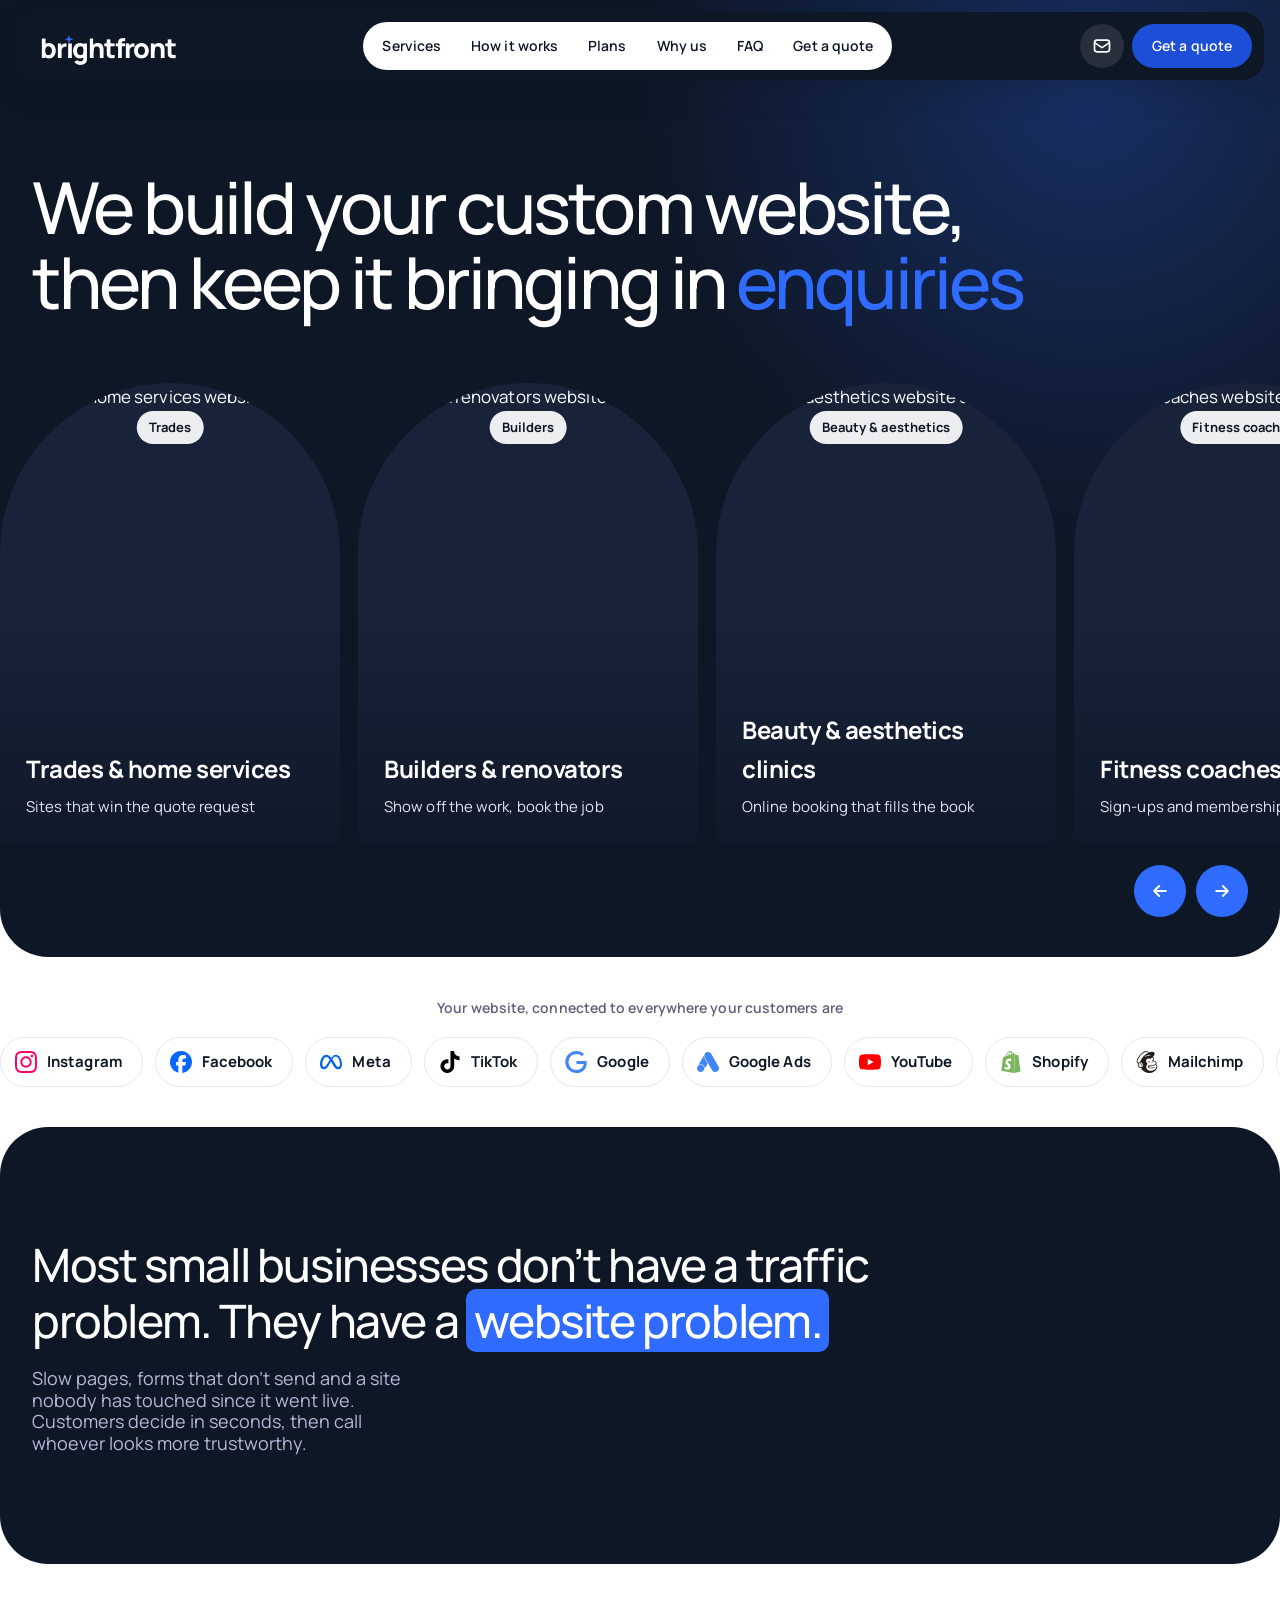
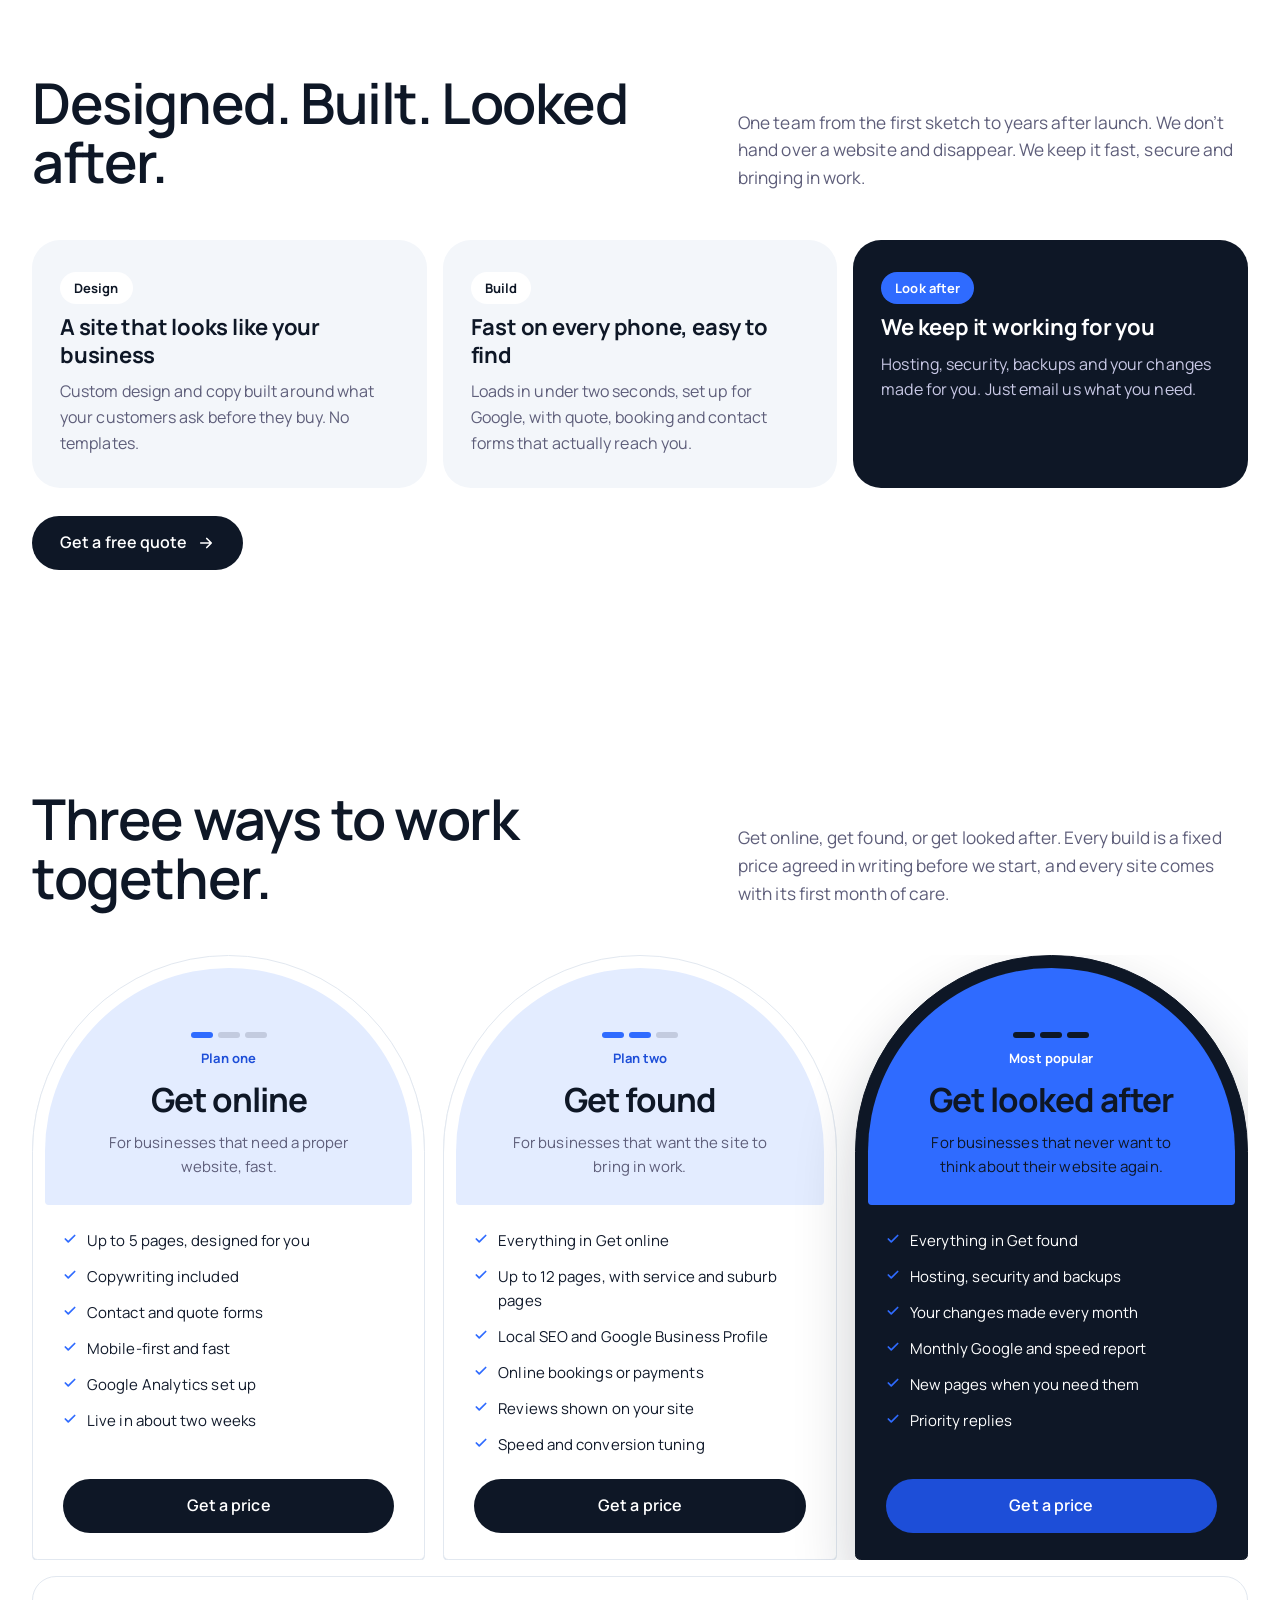
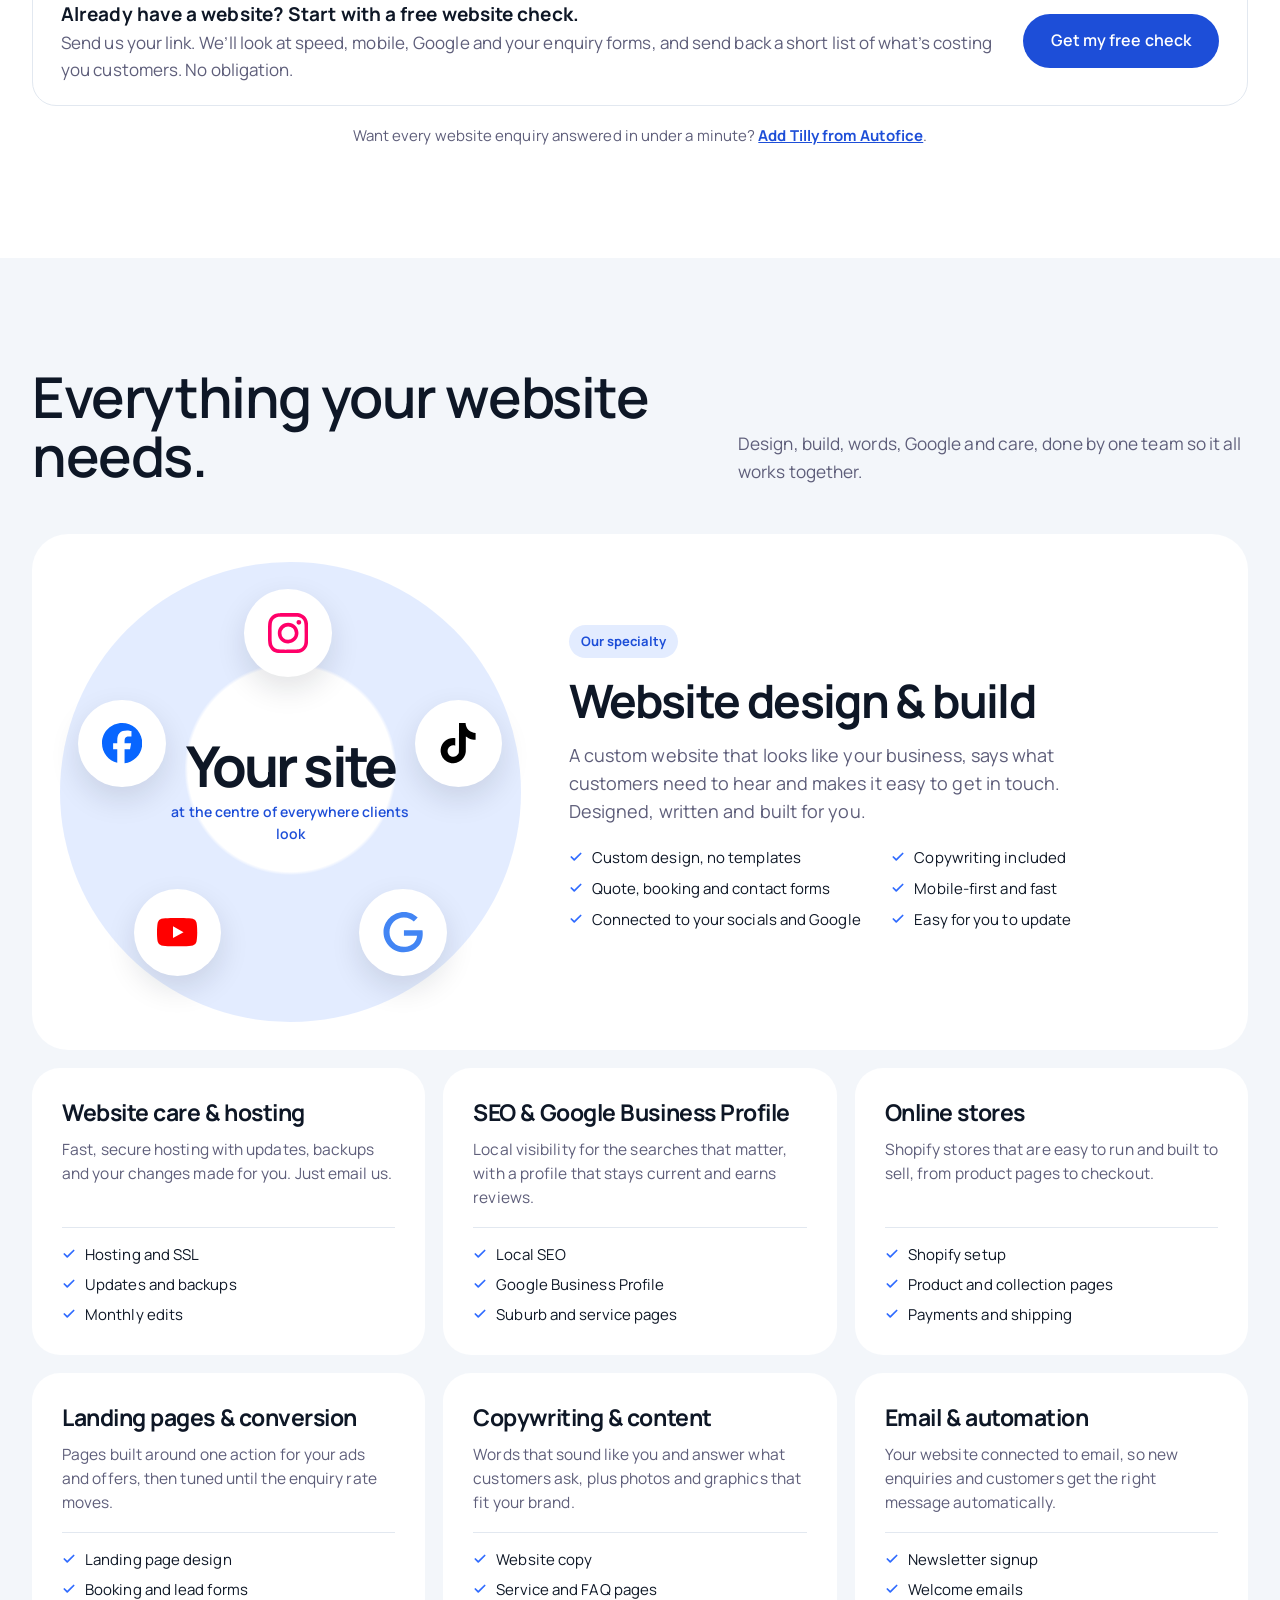
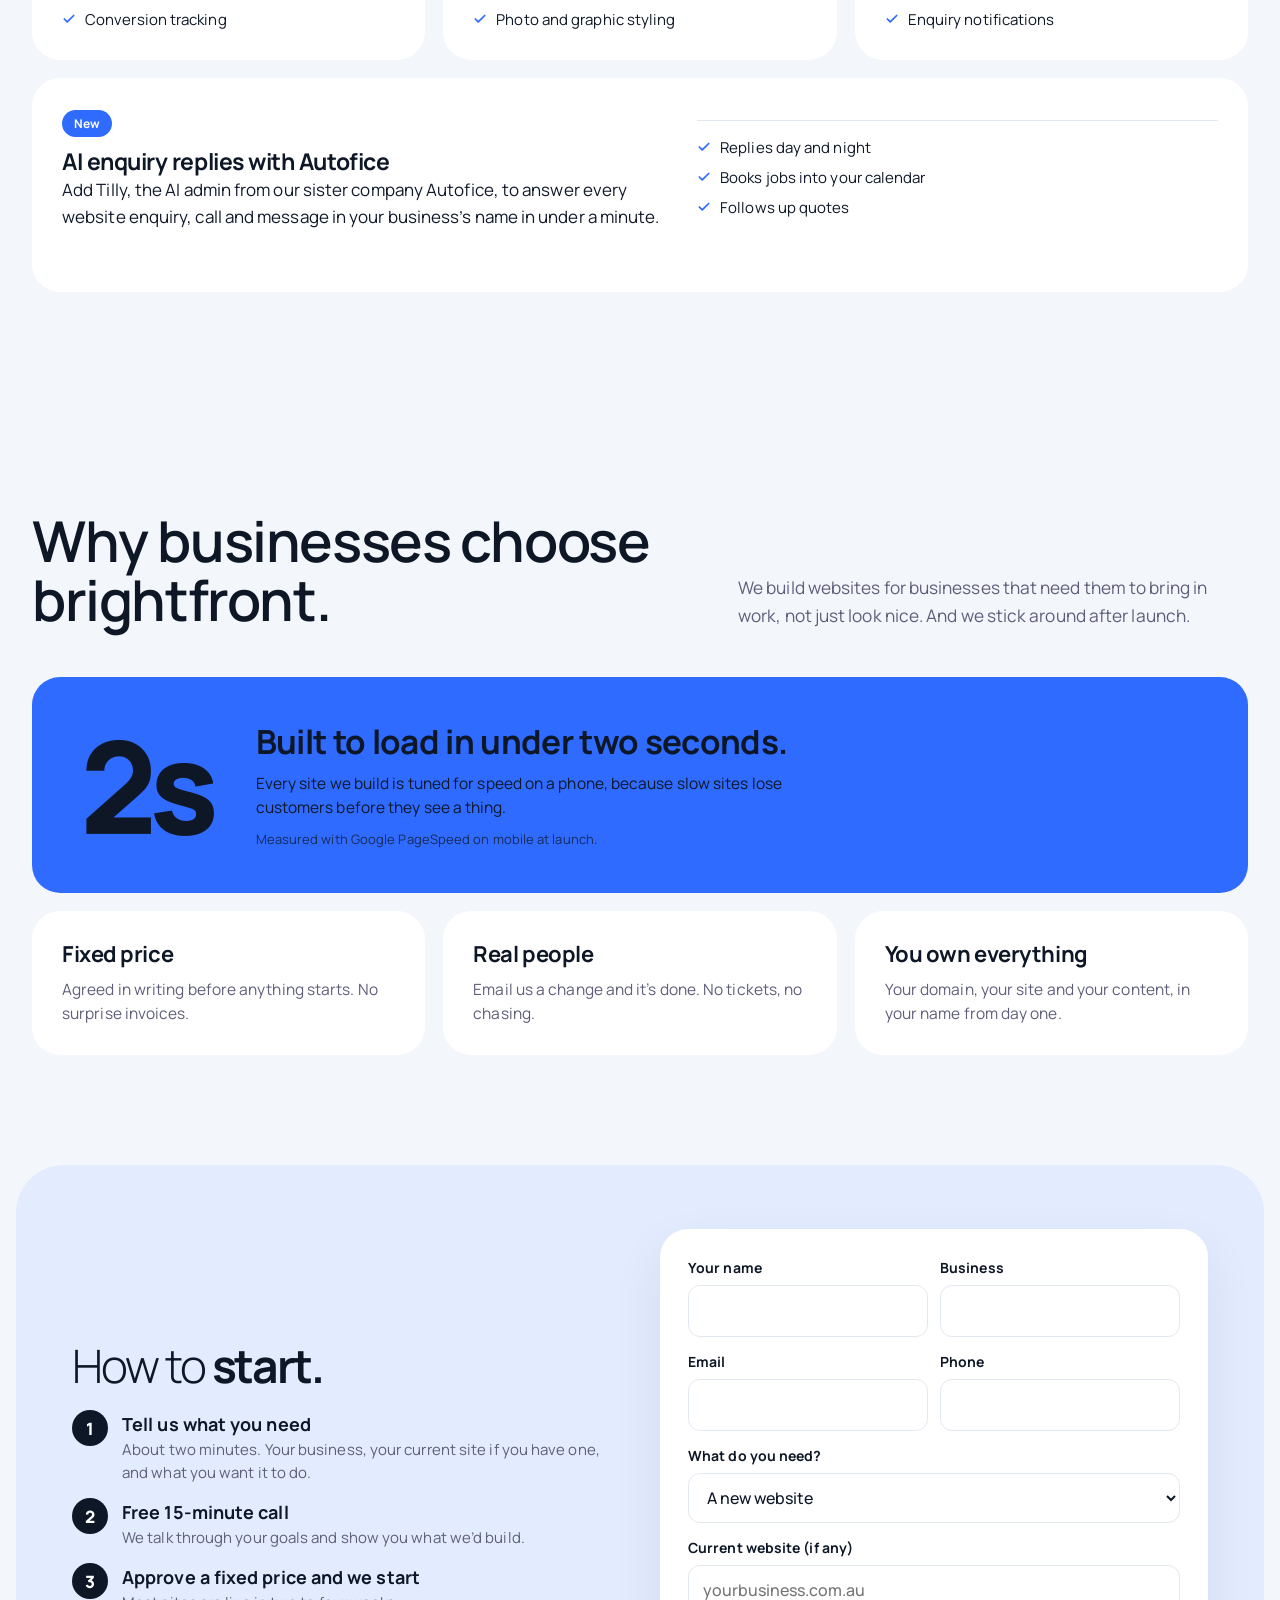
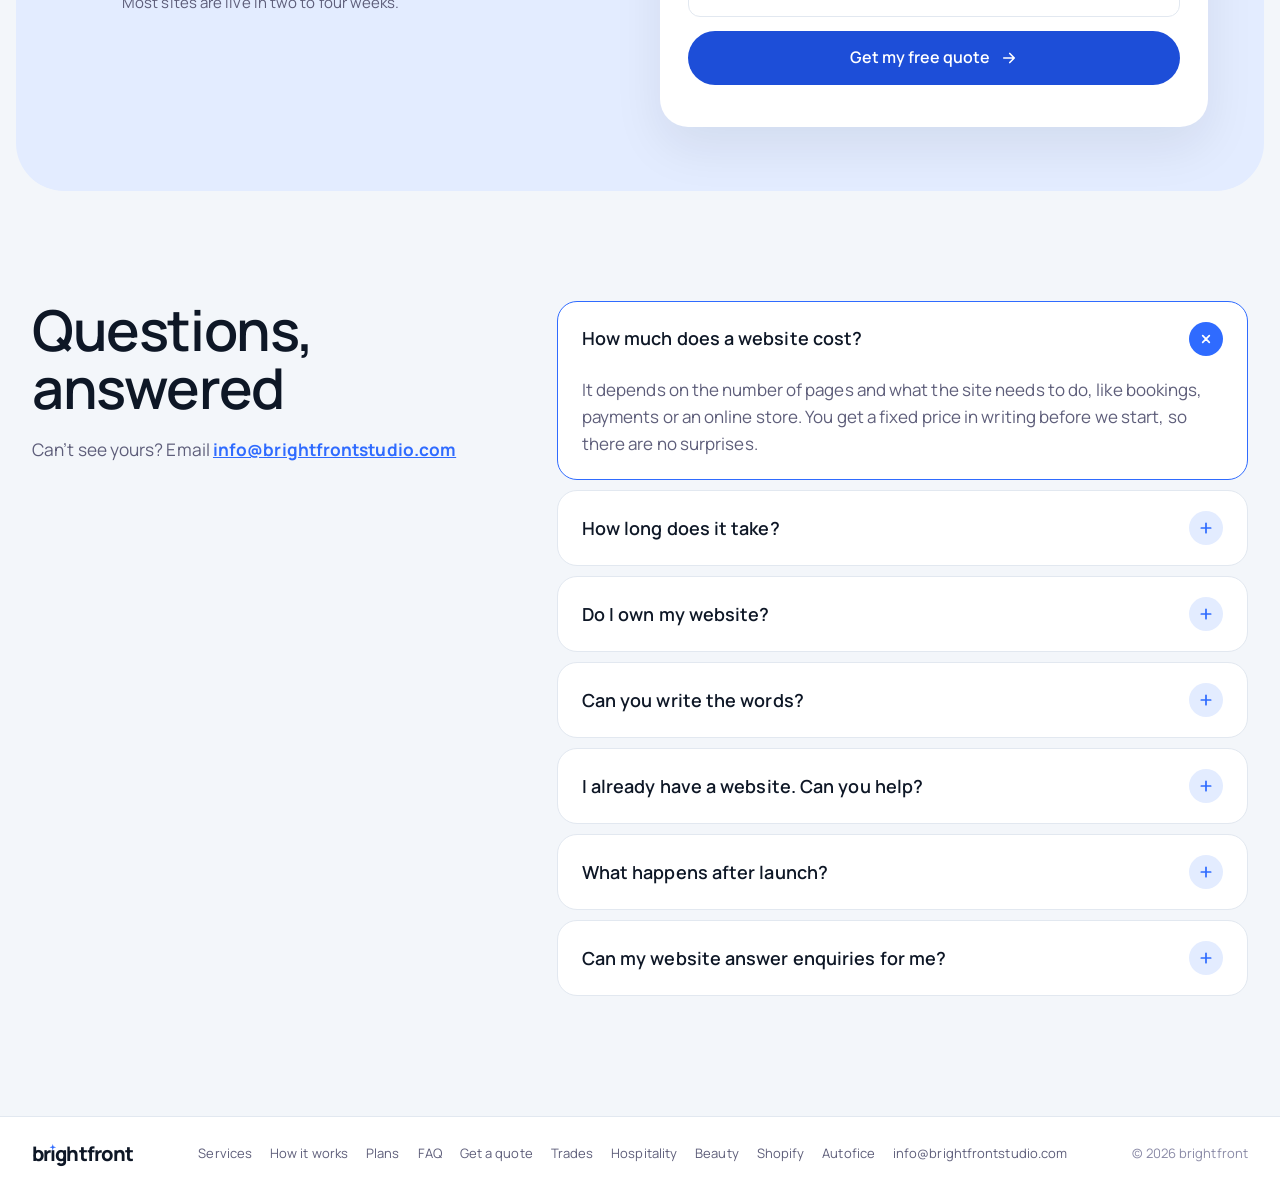
==== commit 0a3f6d13: "New brightfront icon, share image and favicons" ====
--- a/index.html
+++ b/index.html
@@ -27,7 +27,8 @@
 <meta name="twitter:card" content="summary_large_image">
 <link rel="canonical" href="https://brightfrontstudio.com/">
 <meta name="theme-color" content="#0E1726">
-<link rel="icon" href="data:image/svg+xml,%3Csvg xmlns='http://www.w3.org/2000/svg' viewBox='0 0 64 64'%3E%3Crect width='64' height='64' rx='14' fill='%230E1726'/%3E%3Cpath d='M32 10l5.6 16.4L54 32l-16.4 5.6L32 54l-5.6-16.4L10 32l16.4-5.6z' fill='%232F6BFF'/%3E%3C/svg%3E">
+<link rel="icon" href="/assets/favicon.svg" type="image/svg+xml">
+<link rel="apple-touch-icon" href="/assets/apple-touch-icon.png">
 <link rel="preconnect" href="https://fonts.googleapis.com">
 <link rel="preconnect" href="https://fonts.gstatic.com" crossorigin>
 <link href="https://fonts.googleapis.com/css2?family=Manrope:wght@300;400;500;600;700;800&display=swap" rel="stylesheet">
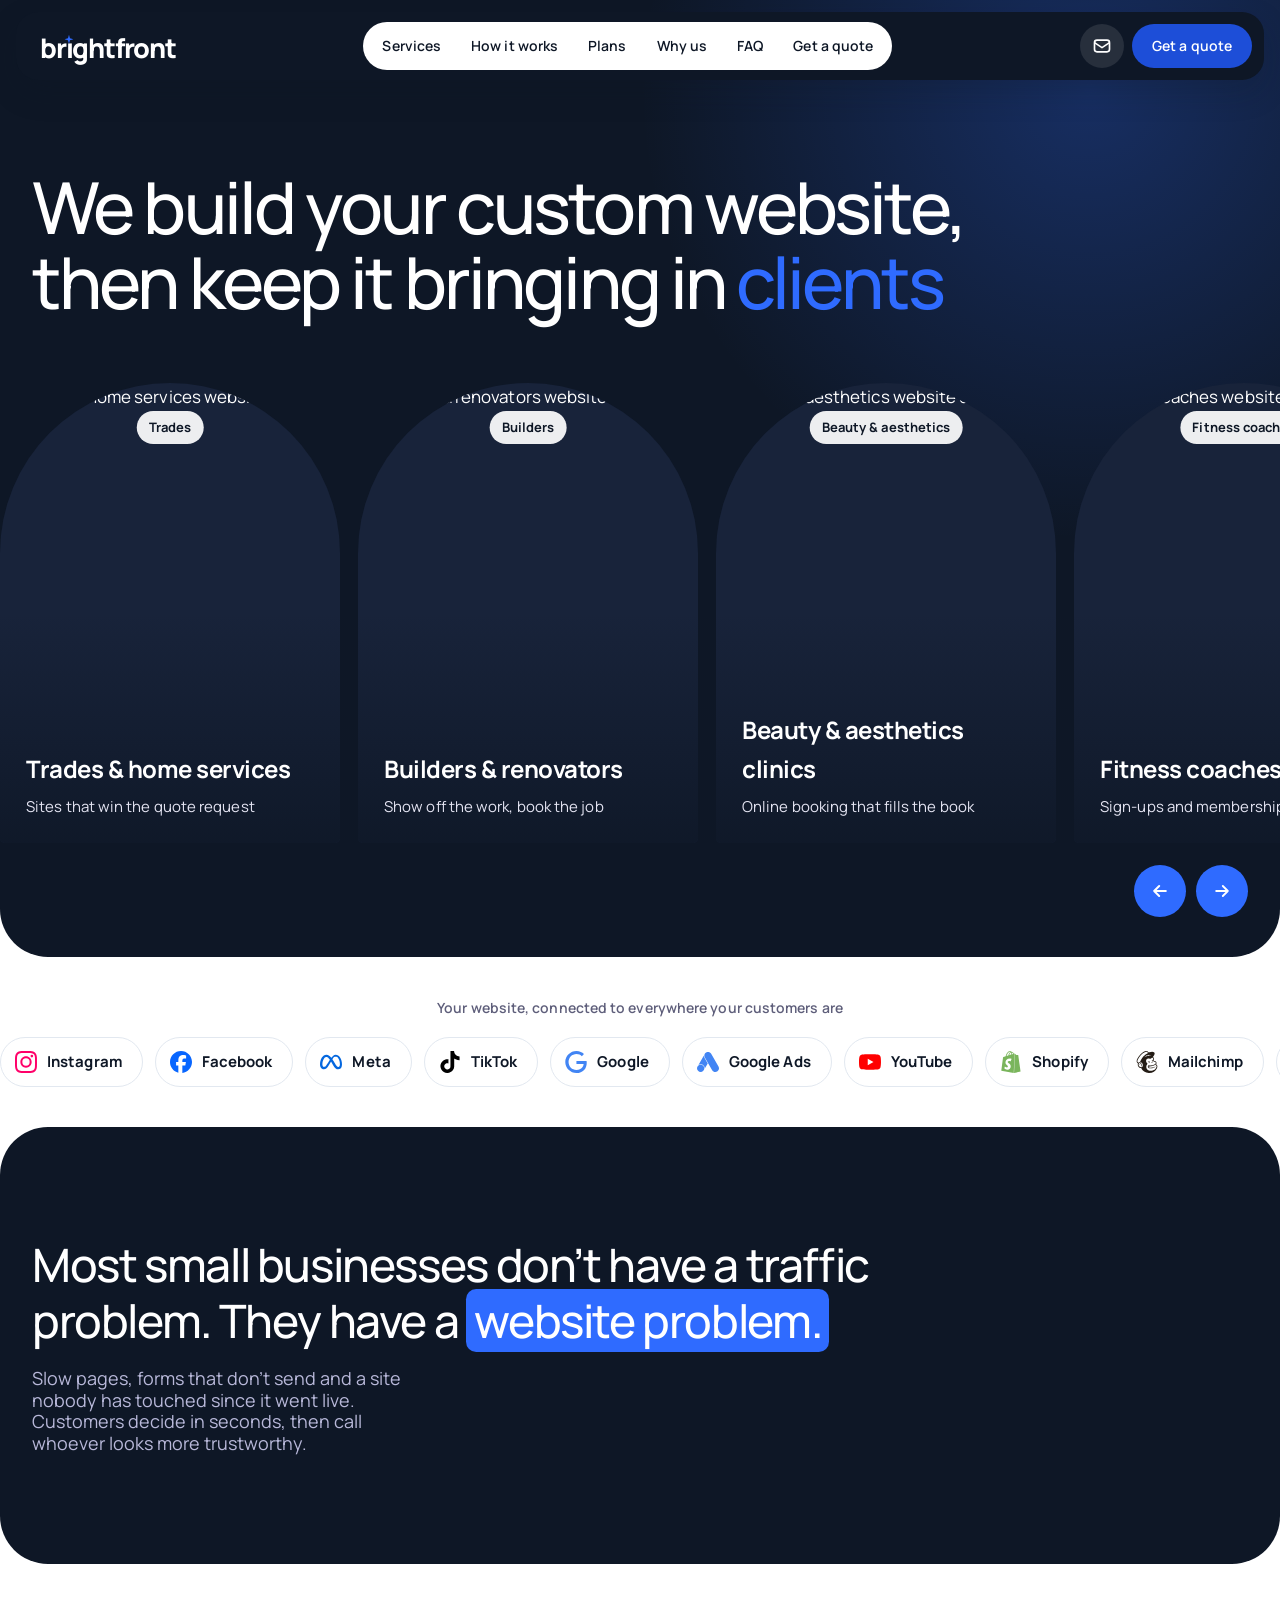
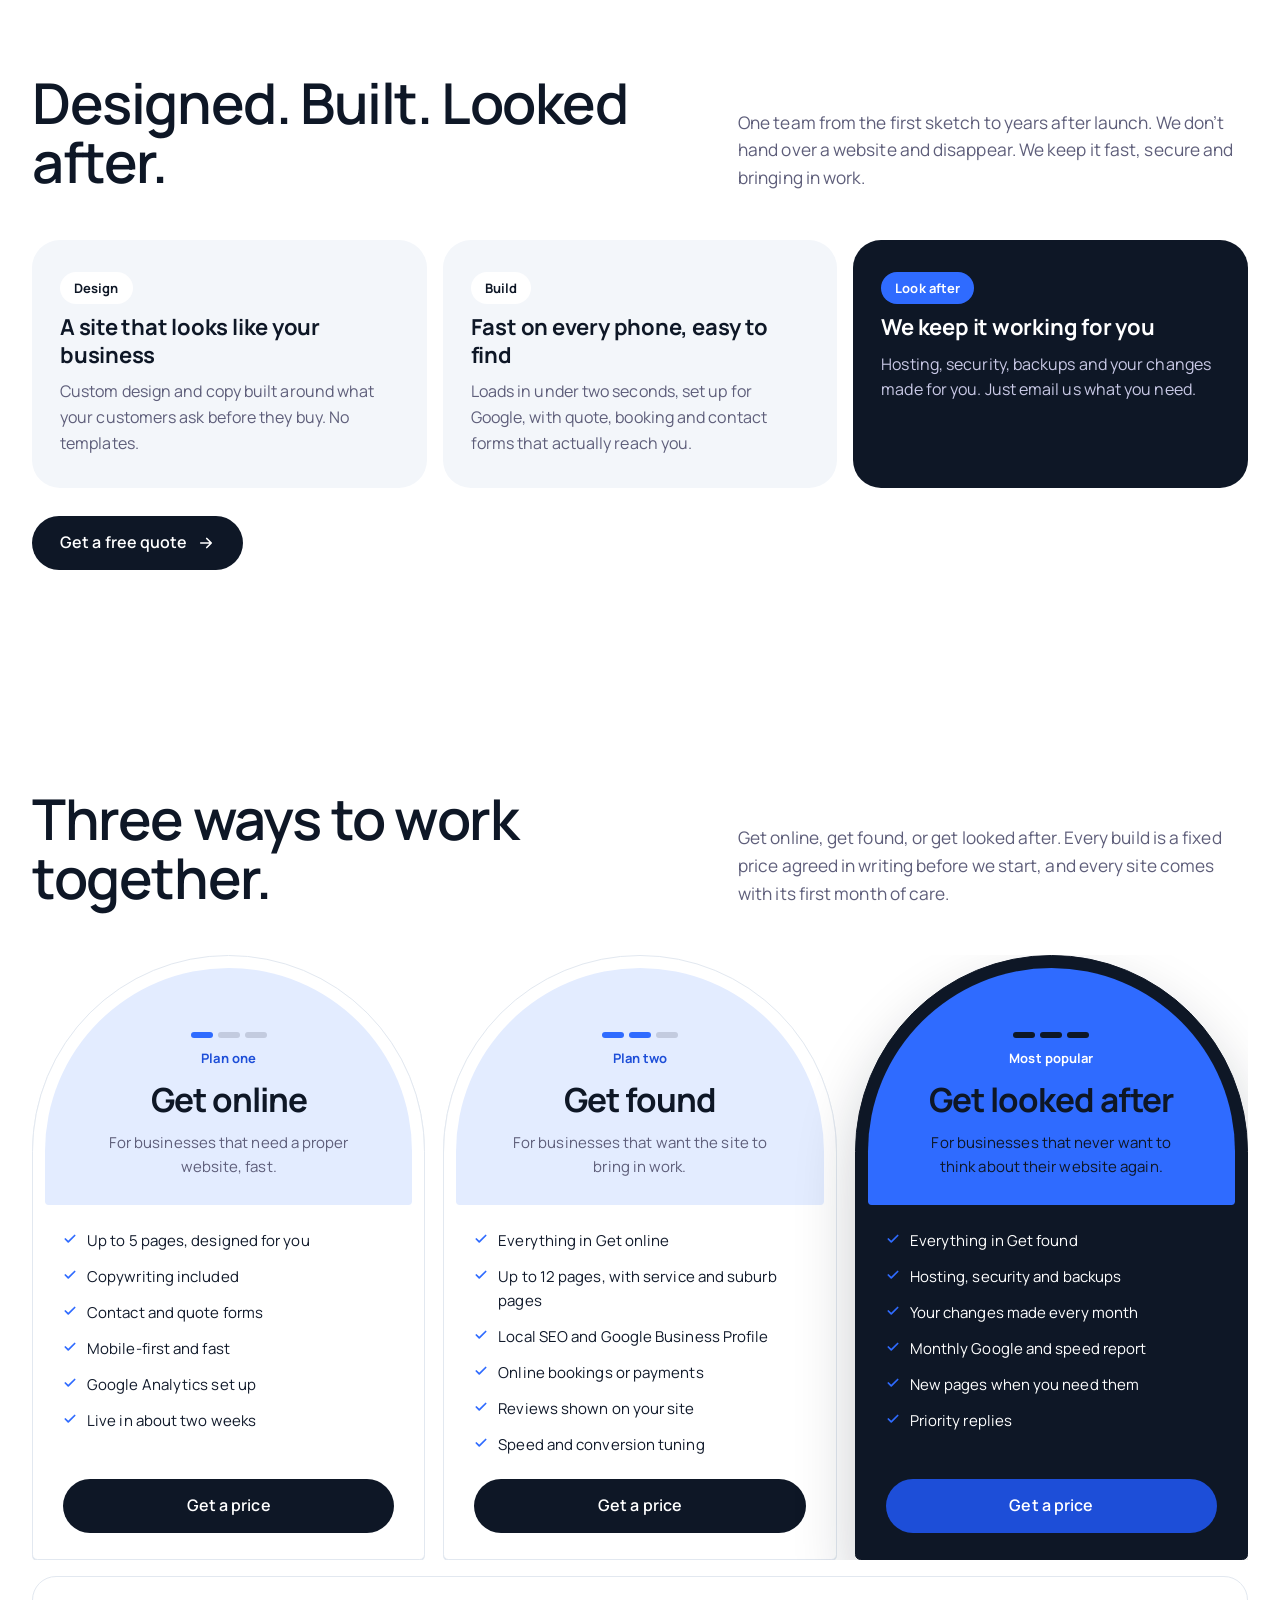
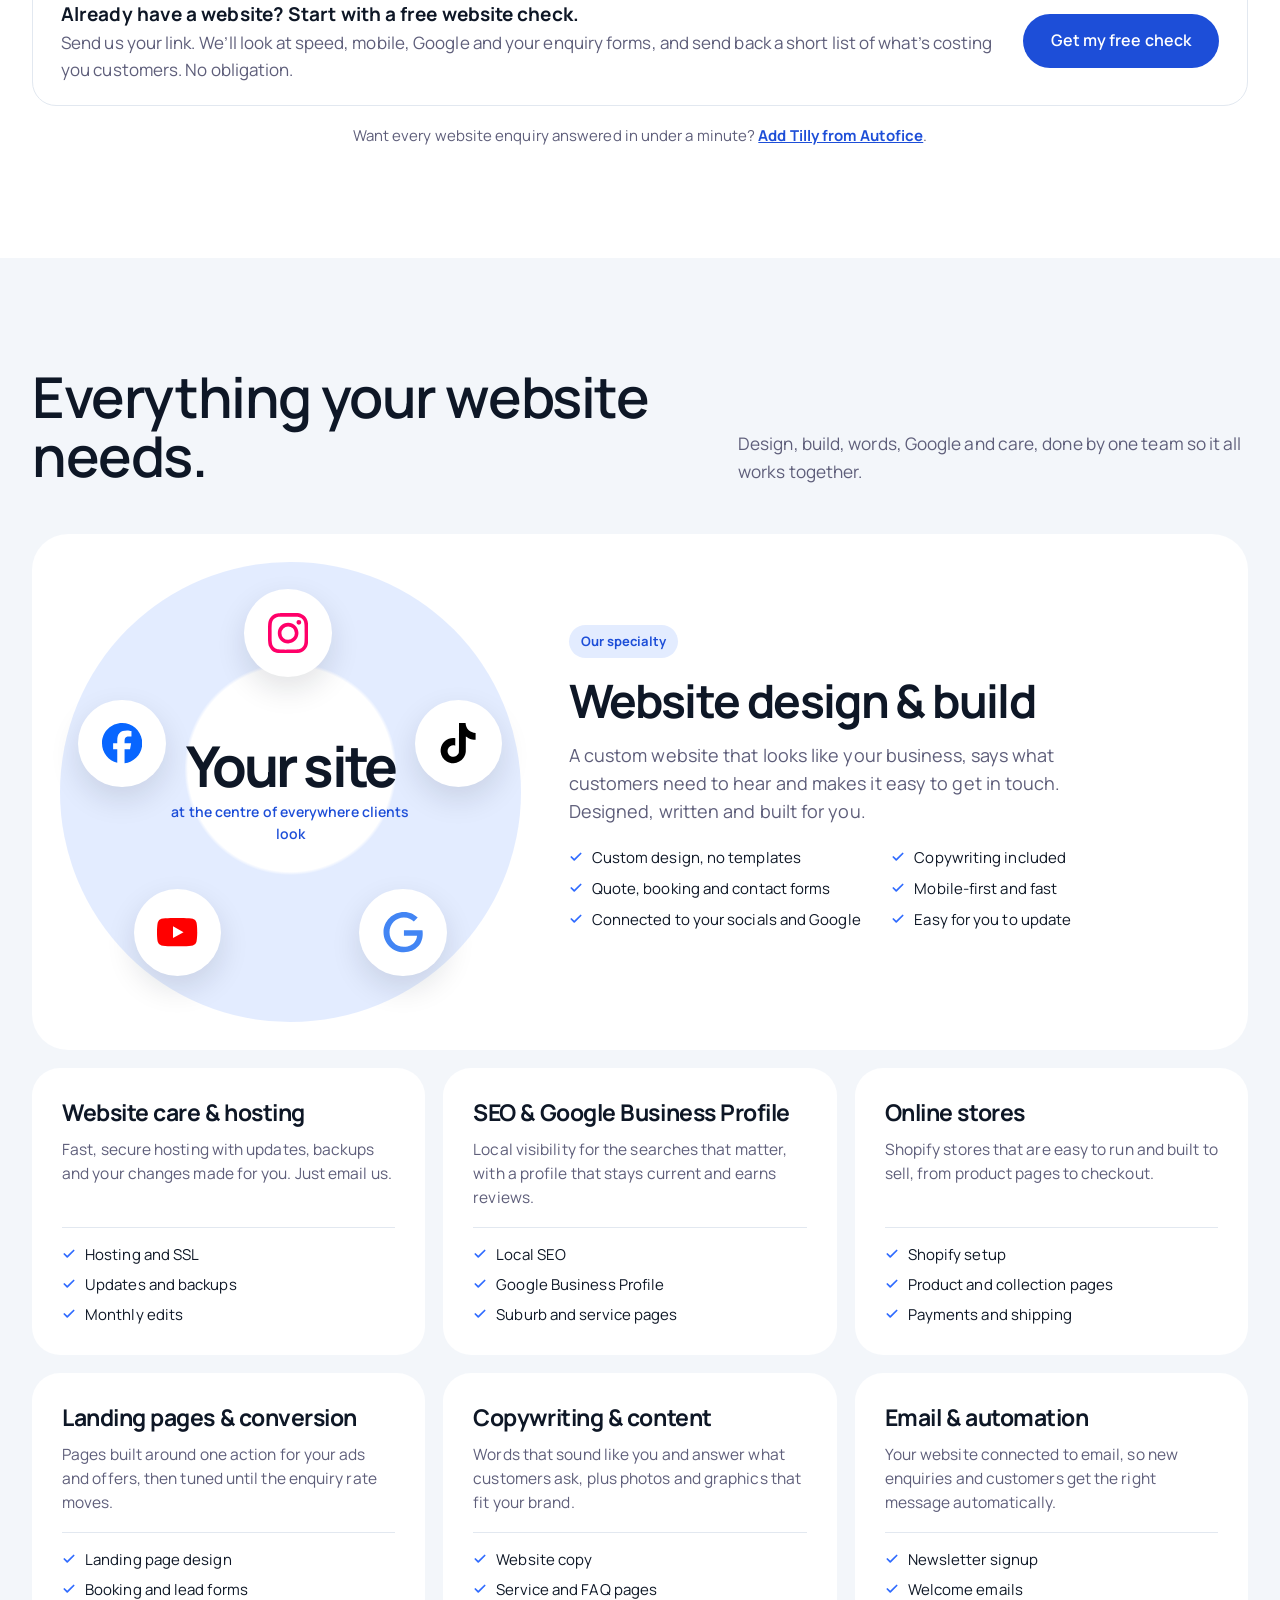
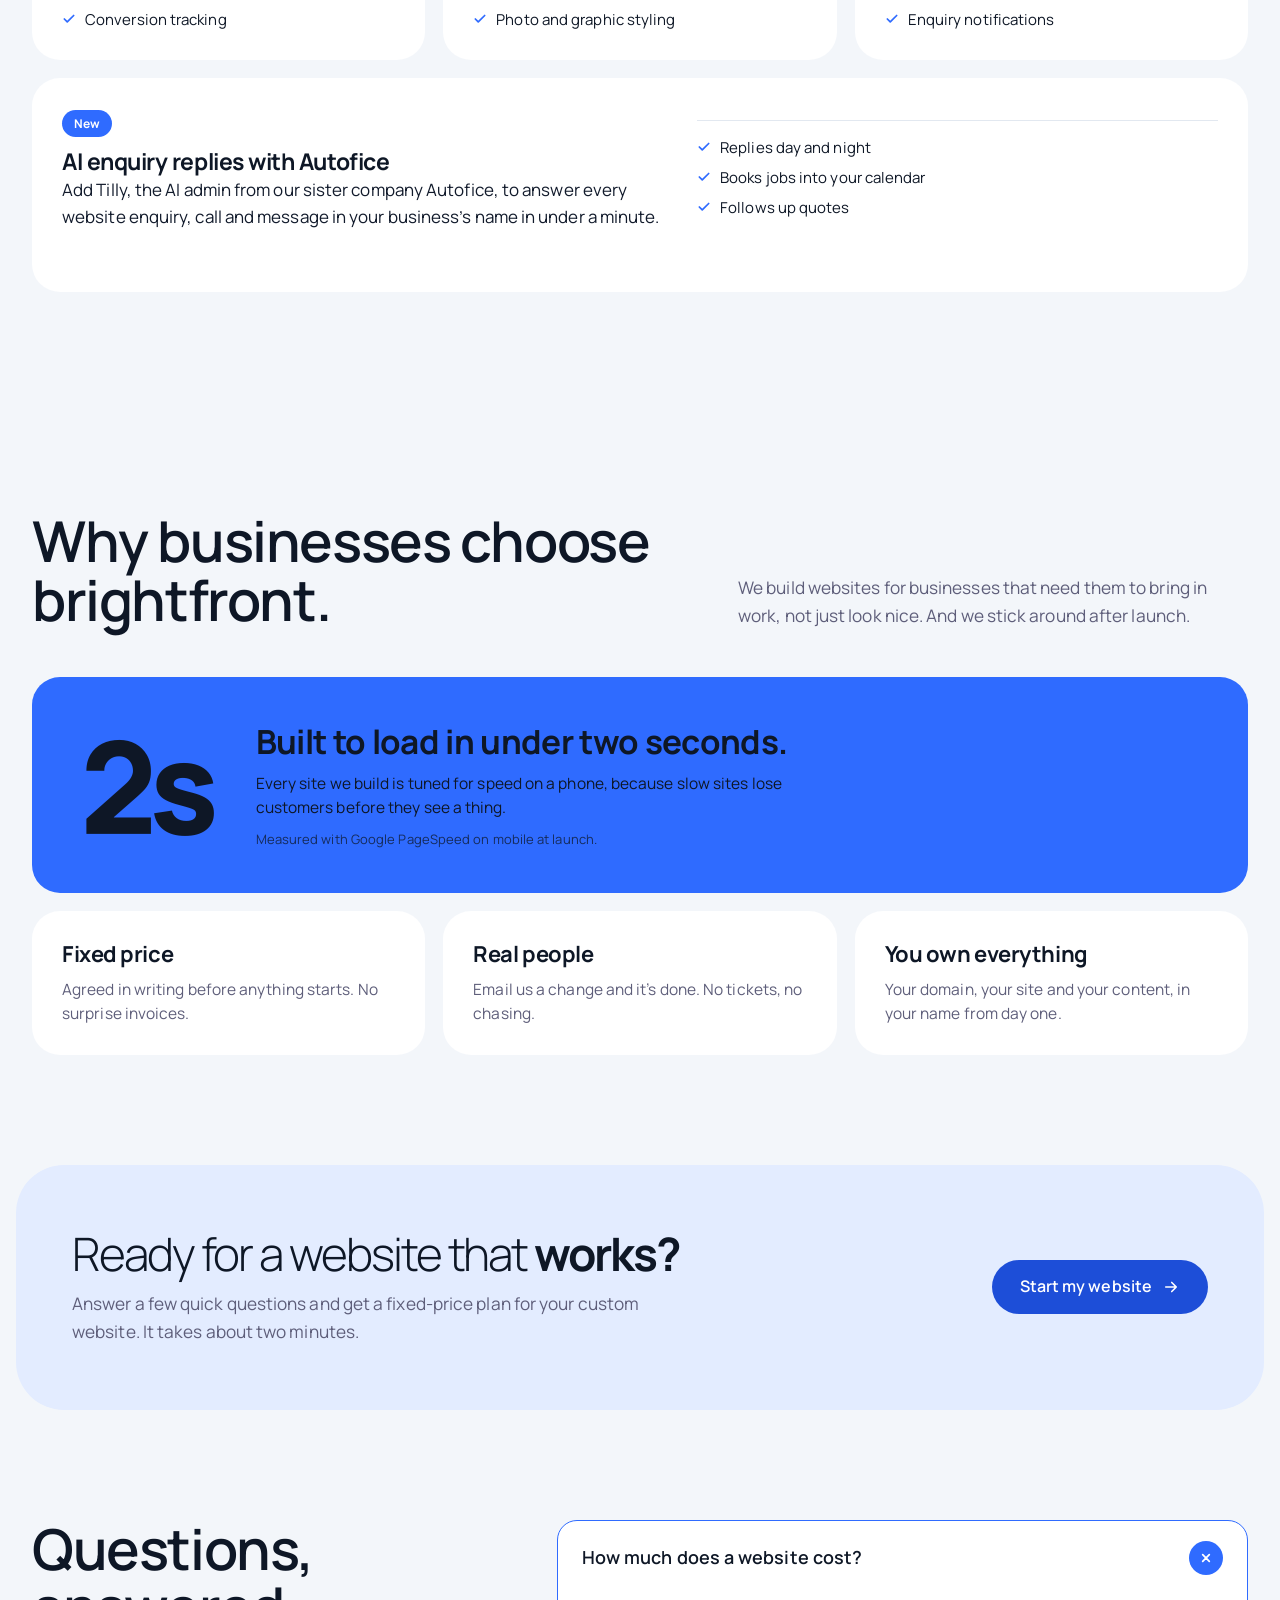
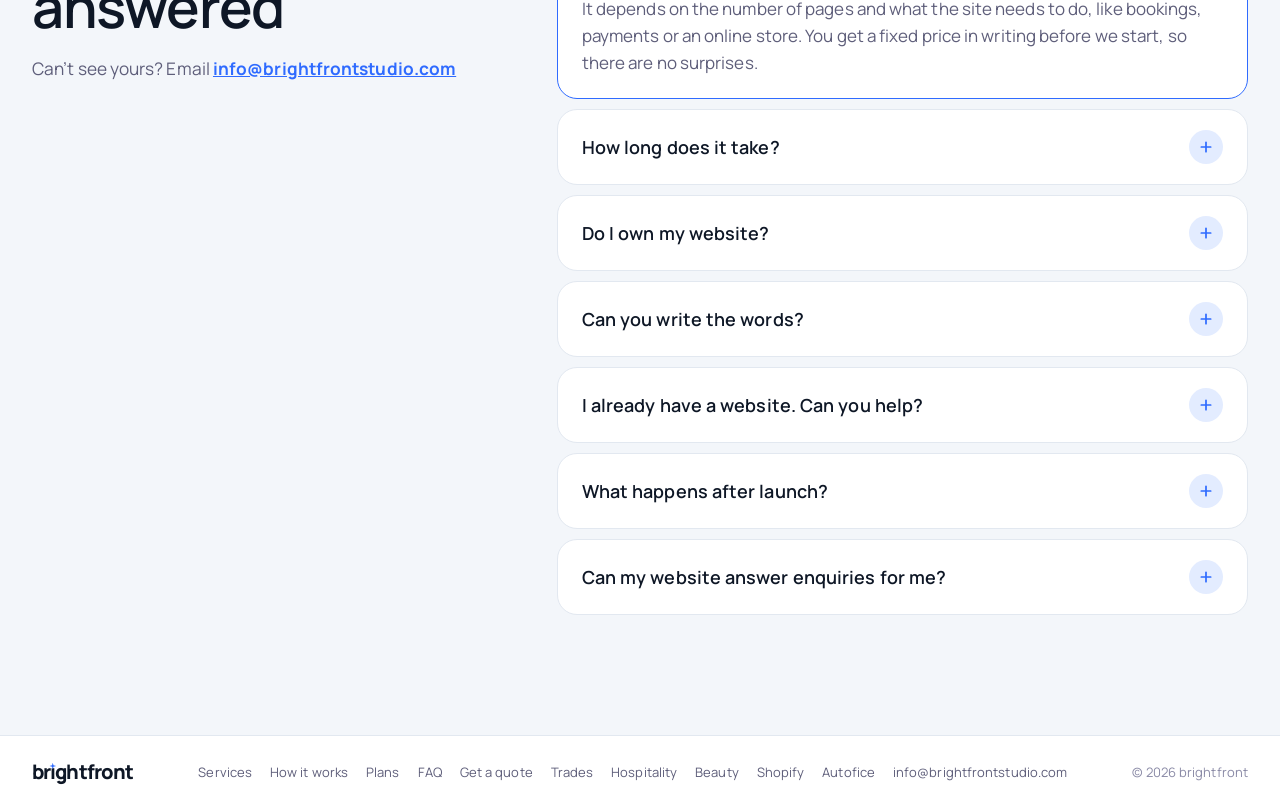
==== commit d7f306ca: "Real logos for integrations, slimmer homepage start CTA linking to /start/" ====
--- a/index.html
+++ b/index.html
@@ -566,6 +566,7 @@
 .qmsg{margin:0;font-weight:600;font-size:14px}
 @media(max-width:860px){.qwrap{grid-template-columns:minmax(0,1fr)}}
 @media(max-width:520px){.q2{grid-template-columns:1fr}}
+.mono{display:inline-flex;align-items:center;justify-content:center;width:22px;height:22px;border-radius:7px;background:#E3ECFF;color:#1D4ED8;font-weight:800;font-size:13px;line-height:1}
 </style>
 </head>
 <body>
@@ -589,7 +590,7 @@
 <header class="hdr" id="hdr">
   <div class="bar">
     <a class="wm" href="#top" aria-label="brightfront home">br<span class="i">ı</span>ghtfront</a>
-    <nav class="nav" aria-label="Main"><a href="#services">Services</a><a href="#process">How it works</a><a href="#plans">Plans</a><a href="#about">Why us</a><a href="#faq">FAQ</a><a href="#contact">Get a quote</a></nav>
+    <nav class="nav" aria-label="Main"><a href="#services">Services</a><a href="#process">How it works</a><a href="#plans">Plans</a><a href="#about">Why us</a><a href="#faq">FAQ</a><a href="/start/">Get a quote</a></nav>
     <div class="right">
       <a class="circ" href="mailto:info@brightfrontstudio.com" aria-label="Email us"><svg width="20" height="20" viewBox="0 0 24 24" fill="none" stroke="currentColor" stroke-width="2" stroke-linejoin="round" aria-hidden="true"><rect x="3" y="5" width="18" height="14" rx="3"/><path d="m3 8 9 6 9-6"/></svg></a>
       <a class="btn btn-pink" href="/start/">Get a quote</a>
@@ -627,7 +628,7 @@
 <!-- PLATFORMS -->
 <div class="plat" aria-label="Platforms we connect your site to">
   <p class="plat-t">Your website, connected to everywhere your customers are</p>
-  <div class="plat-m"><div class="plat-row"><span class="pchip"><svg width="22" height="22" viewBox="0 0 24 24" aria-hidden="true"><path fill="#FF0069" d="M7.0301.084c-1.2768.0602-2.1487.264-2.911.5634-.7888.3075-1.4575.72-2.1228 1.3877-.6652.6677-1.075 1.3368-1.3802 2.127-.2954.7638-.4956 1.6365-.552 2.914-.0564 1.2775-.0689 1.6882-.0626 4.947.0062 3.2586.0206 3.6671.0825 4.9473.061 1.2765.264 2.1482.5635 2.9107.308.7889.72 1.4573 1.388 2.1228.6679.6655 1.3365 1.0743 2.1285 1.38.7632.295 1.6361.4961 2.9134.552 1.2773.056 1.6884.069 4.9462.0627 3.2578-.0062 3.668-.0207 4.9478-.0814 1.28-.0607 2.147-.2652 2.9098-.5633.7889-.3086 1.4578-.72 2.1228-1.3881.665-.6682 1.0745-1.3378 1.3795-2.1284.2957-.7632.4966-1.636.552-2.9124.056-1.2809.0692-1.6898.063-4.948-.0063-3.2583-.021-3.6668-.0817-4.9465-.0607-1.2797-.264-2.1487-.5633-2.9117-.3084-.7889-.72-1.4568-1.3876-2.1228C21.2982 1.33 20.628.9208 19.8378.6165 19.074.321 18.2017.1197 16.9244.0645 15.6471.0093 15.236-.005 11.977.0014 8.718.0076 8.31.0215 7.0301.0839m.1402 21.6932c-1.17-.0509-1.8053-.2453-2.2287-.408-.5606-.216-.96-.4771-1.3819-.895-.422-.4178-.6811-.8186-.9-1.378-.1644-.4234-.3624-1.058-.4171-2.228-.0595-1.2645-.072-1.6442-.079-4.848-.007-3.2037.0053-3.583.0607-4.848.05-1.169.2456-1.805.408-2.2282.216-.5613.4762-.96.895-1.3816.4188-.4217.8184-.6814 1.3783-.9003.423-.1651 1.0575-.3614 2.227-.4171 1.2655-.06 1.6447-.072 4.848-.079 3.2033-.007 3.5835.005 4.8495.0608 1.169.0508 1.8053.2445 2.228.408.5608.216.96.4754 1.3816.895.4217.4194.6816.8176.9005 1.3787.1653.4217.3617 1.056.4169 2.2263.0602 1.2655.0739 1.645.0796 4.848.0058 3.203-.0055 3.5834-.061 4.848-.051 1.17-.245 1.8055-.408 2.2294-.216.5604-.4763.96-.8954 1.3814-.419.4215-.8181.6811-1.3783.9-.4224.1649-1.0577.3617-2.2262.4174-1.2656.0595-1.6448.072-4.8493.079-3.2045.007-3.5825-.006-4.848-.0608M16.953 5.5864A1.44 1.44 0 1 0 18.39 4.144a1.44 1.44 0 0 0-1.437 1.4424M5.8385 12.012c.0067 3.4032 2.7706 6.1557 6.173 6.1493 3.4026-.0065 6.157-2.7701 6.1506-6.1733-.0065-3.4032-2.771-6.1565-6.174-6.1498-3.403.0067-6.156 2.771-6.1496 6.1738M8 12.0077a4 4 0 1 1 4.008 3.9921A3.9996 3.9996 0 0 1 8 12.0077"/></svg>Instagram</span><span class="pchip"><svg width="22" height="22" viewBox="0 0 24 24" aria-hidden="true"><path fill="#0866FF" d="M9.101 23.691v-7.98H6.627v-3.667h2.474v-1.58c0-4.085 1.848-5.978 5.858-5.978.401 0 .955.042 1.468.103a8.68 8.68 0 0 1 1.141.195v3.325a8.623 8.623 0 0 0-.653-.036 26.805 26.805 0 0 0-.733-.009c-.707 0-1.259.096-1.675.309a1.686 1.686 0 0 0-.679.622c-.258.42-.374.995-.374 1.752v1.297h3.919l-.386 2.103-.287 1.564h-3.246v8.245C19.396 23.238 24 18.179 24 12.044c0-6.627-5.373-12-12-12s-12 5.373-12 12c0 5.628 3.874 10.35 9.101 11.647Z"/></svg>Facebook</span><span class="pchip"><svg width="22" height="22" viewBox="0 0 24 24" aria-hidden="true"><path fill="#0467DF" d="M6.915 4.03c-1.968 0-3.683 1.28-4.871 3.113C.704 9.208 0 11.883 0 14.449c0 .706.07 1.369.21 1.973a6.624 6.624 0 0 0 .265.86 5.297 5.297 0 0 0 .371.761c.696 1.159 1.818 1.927 3.593 1.927 1.497 0 2.633-.671 3.965-2.444.76-1.012 1.144-1.626 2.663-4.32l.756-1.339.186-.325c.061.1.121.196.183.3l2.152 3.595c.724 1.21 1.665 2.556 2.47 3.314 1.046.987 1.992 1.22 3.06 1.22 1.075 0 1.876-.355 2.455-.843a3.743 3.743 0 0 0 .81-.973c.542-.939.861-2.127.861-3.745 0-2.72-.681-5.357-2.084-7.45-1.282-1.912-2.957-2.93-4.716-2.93-1.047 0-2.088.467-3.053 1.308-.652.57-1.257 1.29-1.82 2.05-.69-.875-1.335-1.547-1.958-2.056-1.182-.966-2.315-1.303-3.454-1.303zm10.16 2.053c1.147 0 2.188.758 2.992 1.999 1.132 1.748 1.647 4.195 1.647 6.4 0 1.548-.368 2.9-1.839 2.9-.58 0-1.027-.23-1.664-1.004-.496-.601-1.343-1.878-2.832-4.358l-.617-1.028a44.908 44.908 0 0 0-1.255-1.98c.07-.109.141-.224.211-.327 1.12-1.667 2.118-2.602 3.358-2.602zm-10.201.553c1.265 0 2.058.791 2.675 1.446.307.327.737.871 1.234 1.579l-1.02 1.566c-.757 1.163-1.882 3.017-2.837 4.338-1.191 1.649-1.81 1.817-2.486 1.817-.524 0-1.038-.237-1.383-.794-.263-.426-.464-1.13-.464-2.046 0-2.221.63-4.535 1.66-6.088.454-.687.964-1.226 1.533-1.533a2.264 2.264 0 0 1 1.088-.285z"/></svg>Meta</span><span class="pchip"><svg width="22" height="22" viewBox="0 0 24 24" aria-hidden="true"><path fill="#000000" d="M12.525.02c1.31-.02 2.61-.01 3.91-.02.08 1.53.63 3.09 1.75 4.17 1.12 1.11 2.7 1.62 4.24 1.79v4.03c-1.44-.05-2.89-.35-4.2-.97-.57-.26-1.1-.59-1.62-.93-.01 2.92.01 5.84-.02 8.75-.08 1.4-.54 2.79-1.35 3.94-1.31 1.92-3.58 3.17-5.91 3.21-1.43.08-2.86-.31-4.08-1.03-2.02-1.19-3.44-3.37-3.65-5.71-.02-.5-.03-1-.01-1.49.18-1.9 1.12-3.72 2.58-4.96 1.66-1.44 3.98-2.13 6.15-1.72.02 1.48-.04 2.96-.04 4.44-.99-.32-2.15-.23-3.02.37-.63.41-1.11 1.04-1.36 1.75-.21.51-.15 1.07-.14 1.61.24 1.64 1.82 3.02 3.5 2.87 1.12-.01 2.19-.66 2.77-1.61.19-.33.4-.67.41-1.06.1-1.79.06-3.57.07-5.36.01-4.03-.01-8.05.02-12.07z"/></svg>TikTok</span><span class="pchip"><svg width="22" height="22" viewBox="0 0 24 24" aria-hidden="true"><path fill="#4285F4" d="M12.48 10.92v3.28h7.84c-.24 1.84-.853 3.187-1.787 4.133-1.147 1.147-2.933 2.4-6.053 2.4-4.827 0-8.6-3.893-8.6-8.72s3.773-8.72 8.6-8.72c2.6 0 4.507 1.027 5.907 2.347l2.307-2.307C18.747 1.44 16.133 0 12.48 0 5.867 0 .307 5.387.307 12s5.56 12 12.173 12c3.573 0 6.267-1.173 8.373-3.36 2.16-2.16 2.84-5.213 2.84-7.667 0-.76-.053-1.467-.173-2.053H12.48z"/></svg>Google</span><span class="pchip"><svg width="22" height="22" viewBox="0 0 24 24" aria-hidden="true"><path fill="#4285F4" d="M3.9998 22.9291C1.7908 22.9291 0 21.1383 0 18.9293s1.7908-3.9998 3.9998-3.9998 3.9998 1.7908 3.9998 3.9998-1.7908 3.9998-3.9998 3.9998zm19.4643-6.0004L15.4632 3.072C14.3586 1.1587 11.9121.5028 9.9988 1.6074S7.4295 5.1585 8.5341 7.0718l8.0009 13.8567c1.1046 1.9133 3.5511 2.5679 5.4644 1.4646 1.9134-1.1046 2.568-3.5511 1.4647-5.4644zM7.5137 4.8438L1.5645 15.1484A4.5 4.5 0 0 1 4 14.4297c2.5597-.0075 4.6248 2.1585 4.4941 4.7148l3.2168-5.5723-3.6094-6.25c-.4499-.7793-.6322-1.6394-.5878-2.4784z"/></svg>Google Ads</span><span class="pchip"><svg width="22" height="22" viewBox="0 0 24 24" aria-hidden="true"><path fill="#FF0000" d="M23.498 6.186a3.016 3.016 0 0 0-2.122-2.136C19.505 3.545 12 3.545 12 3.545s-7.505 0-9.377.505A3.017 3.017 0 0 0 .502 6.186C0 8.07 0 12 0 12s0 3.93.502 5.814a3.016 3.016 0 0 0 2.122 2.136c1.871.505 9.376.505 9.376.505s7.505 0 9.377-.505a3.015 3.015 0 0 0 2.122-2.136C24 15.93 24 12 24 12s0-3.93-.502-5.814zM9.545 15.568V8.432L15.818 12l-6.273 3.568z"/></svg>YouTube</span><span class="pchip"><svg width="22" height="22" viewBox="0 0 24 24" aria-hidden="true"><path fill="#7AB55C" d="M15.337 23.979l7.216-1.561s-2.604-17.613-2.625-17.73c-.018-.116-.114-.192-.211-.192s-1.929-.136-1.929-.136-1.275-1.274-1.439-1.411c-.045-.037-.075-.057-.121-.074l-.914 21.104h.023zM11.71 11.305s-.81-.424-1.774-.424c-1.447 0-1.504.906-1.504 1.141 0 1.232 3.24 1.715 3.24 4.629 0 2.295-1.44 3.76-3.406 3.76-2.354 0-3.54-1.465-3.54-1.465l.646-2.086s1.245 1.066 2.28 1.066c.675 0 .975-.545.975-.932 0-1.619-2.654-1.694-2.654-4.359-.034-2.237 1.571-4.416 4.827-4.416 1.257 0 1.875.361 1.875.361l-.945 2.715-.02.01zM11.17.83c.136 0 .271.038.405.135-.984.465-2.064 1.639-2.508 3.992-.656.213-1.293.405-1.889.578C7.697 3.75 8.951.84 11.17.84V.83zm1.235 2.949v.135c-.754.232-1.583.484-2.394.736.466-1.777 1.333-2.645 2.085-2.971.193.501.309 1.176.309 2.1zm.539-2.234c.694.074 1.141.867 1.429 1.755-.349.114-.735.231-1.158.366v-.252c0-.752-.096-1.371-.271-1.871v.002zm2.992 1.289c-.02 0-.06.021-.078.021s-.289.075-.714.21c-.423-1.233-1.176-2.37-2.508-2.37h-.115C12.135.209 11.669 0 11.265 0 8.159 0 6.675 3.877 6.21 5.846c-1.194.365-2.063.636-2.16.674-.675.213-.694.232-.772.87-.075.462-1.83 14.063-1.83 14.063L15.009 24l.927-21.166z"/></svg>Shopify</span><span class="pchip"><svg width="22" height="22" viewBox="0 0 24 24" aria-hidden="true"><path fill="#241C15" d="M11.267 0C6.791-.015-1.82 10.246 1.397 12.964l.79.669a3.88 3.88 0 0 0-.22 1.792c.084.84.518 1.644 1.22 2.266.666.59 1.542.964 2.392.964 1.406 3.24 4.62 5.228 8.386 5.34 4.04.12 7.433-1.776 8.854-5.182.093-.24.488-1.316.488-2.267 0-.956-.54-1.352-.885-1.352-.01-.037-.078-.286-.172-.586-.093-.3-.19-.51-.19-.51.375-.563.382-1.065.332-1.35-.053-.353-.2-.653-.496-.964-.296-.311-.902-.63-1.753-.868l-.446-.124c-.002-.019-.024-1.053-.043-1.497-.014-.32-.042-.822-.197-1.315-.186-.668-.508-1.253-.911-1.627 1.112-1.152 1.806-2.422 1.804-3.511-.003-2.095-2.576-2.729-5.746-1.416l-.672.285A678.22 678.22 0 0 0 12.7.504C12.304.159 11.817.002 11.267 0zm.073.873c.166 0 .322.019.465.058.297.084 1.28 1.224 1.28 1.224s-1.826 1.013-3.52 2.426c-2.28 1.757-4.005 4.311-5.037 7.082-.811.158-1.526.618-1.963 1.253-.261-.218-.748-.64-.834-.804-.698-1.326.761-3.902 1.781-5.357C5.834 3.44 9.37.867 11.34.873zm3.286 3.273c.04-.002.06.05.028.074-.143.11-.299.26-.413.414a.04.04 0 0 0 .031.064c.659.004 1.587.235 2.192.574.041.023.012.103-.034.092-.915-.21-2.414-.369-3.97.01-1.39.34-2.45.863-3.224 1.426-.04.028-.086-.023-.055-.06.896-1.035 1.999-1.935 2.987-2.44.034-.018.07.019.052.052-.079.143-.23.447-.278.678-.007.035.032.063.062.042.615-.42 1.684-.868 2.622-.926zm3.023 3.205l.056.001a.896.896 0 0 1 .456.146c.534.355.61 1.216.638 1.845.015.36.059 1.229.074 1.478.034.571.184.651.487.751.17.057.33.098.563.164.706.198 1.125.4 1.39.658.157.162.23.333.253.497.083.608-.472 1.36-1.942 2.041-1.607.746-3.557.935-4.904.785l-.471-.053c-1.078-.145-1.693 1.247-1.046 2.201.417.615 1.552 1.015 2.688 1.015 2.604 0 4.605-1.111 5.35-2.072a.987.987 0 0 0 .06-.085c.036-.055.006-.085-.04-.054-.608.416-3.31 2.069-6.2 1.571 0 0-.351-.057-.672-.182-.255-.1-.788-.344-.853-.891 2.333.72 3.801.039 3.801.039a.072.072 0 0 0 .042-.072.067.067 0 0 0-.074-.06s-1.911.283-3.718-.378c.197-.64.72-.408 1.51-.345a11.045 11.045 0 0 0 3.647-.394c.818-.234 1.892-.697 2.727-1.356.281.618.38 1.299.38 1.299s.219-.04.4.073c.173.106.299.326.213.895-.176 1.063-.628 1.926-1.387 2.72a5.714 5.714 0 0 1-1.666 1.244c-.34.18-.704.334-1.087.46-2.863.935-5.794-.093-6.739-2.3a3.545 3.545 0 0 1-.189-.522c-.403-1.455-.06-3.2 1.008-4.299.065-.07.132-.153.132-.256 0-.087-.055-.179-.102-.243-.374-.543-1.669-1.466-1.409-3.254.187-1.284 1.31-2.189 2.357-2.135.089.004.177.01.266.015.453.027.85.085 1.223.1.625.028 1.187-.063 1.853-.618.225-.187.405-.35.71-.401.028-.005.092-.028.215-.028zm.022 2.18a.42.42 0 0 0-.06.005c-.335.054-.347.468-.228 1.04.068.32.187.595.32.765.175-.02.343-.022.498 0 .089-.205.104-.557.024-.942-.112-.535-.261-.872-.554-.868zm-3.66 1.546a1.724 1.724 0 0 0-1.016.326c-.16.117-.311.28-.29.378.008.032.031.056.088.063.131.015.592-.217 1.122-.25.374-.023.684.094.923.2.239.104.386.173.443.113.037-.038.026-.11-.031-.204-.118-.192-.36-.387-.618-.497a1.601 1.601 0 0 0-.621-.129zm4.082.81c-.171-.003-.313.186-.317.42-.004.236.131.43.303.432.172.003.314-.185.318-.42.004-.236-.132-.429-.304-.432zm-3.58.172c-.05 0-.102.002-.155.008-.311.05-.483.152-.593.247-.094.082-.152.173-.152.237a.075.075 0 0 0 .075.076c.07 0 .228-.063.228-.063a1.98 1.98 0 0 1 1.001-.104c.157.018.23.027.265-.026.01-.016.022-.049-.01-.1-.063-.103-.311-.269-.66-.275zm2.26.4c-.127 0-.235.051-.283.148-.075.154.035.363.246.466.21.104.443.063.52-.09.075-.155-.035-.364-.246-.467a.542.542 0 0 0-.237-.058zm-11.635.024c.048 0 .098 0 .149.003.73.04 1.806.6 2.052 2.19.217 1.41-.128 2.843-1.449 3.069-.123.02-.248.029-.374.026-1.22-.033-2.539-1.132-2.67-2.435-.145-1.44.591-2.548 1.894-2.811.117-.024.252-.04.398-.042zm-.07.927a1.144 1.144 0 0 0-.847.364c-.38.418-.439.988-.366 1.19.027.073.07.094.1.098.064.008.16-.039.22-.2a1.2 1.2 0 0 0 .017-.052 1.58 1.58 0 0 1 .157-.37.689.689 0 0 1 .955-.199c.266.174.369.5.255.81-.058.161-.154.469-.133.721.043.511.357.717.64.738.274.01.466-.143.515-.256.029-.067.005-.107-.011-.125-.043-.053-.113-.037-.18-.021a.638.638 0 0 1-.16.022.347.347 0 0 1-.294-.148c-.078-.12-.073-.3.013-.504.011-.028.025-.058.04-.092.138-.308.368-.825.11-1.317-.195-.37-.513-.602-.894-.65a1.135 1.135 0 0 0-.138-.01z"/></svg>Mailchimp</span></div><div class="plat-row" aria-hidden="true"><span class="pchip"><svg width="22" height="22" viewBox="0 0 24 24" aria-hidden="true"><path fill="#FF0069" d="M7.0301.084c-1.2768.0602-2.1487.264-2.911.5634-.7888.3075-1.4575.72-2.1228 1.3877-.6652.6677-1.075 1.3368-1.3802 2.127-.2954.7638-.4956 1.6365-.552 2.914-.0564 1.2775-.0689 1.6882-.0626 4.947.0062 3.2586.0206 3.6671.0825 4.9473.061 1.2765.264 2.1482.5635 2.9107.308.7889.72 1.4573 1.388 2.1228.6679.6655 1.3365 1.0743 2.1285 1.38.7632.295 1.6361.4961 2.9134.552 1.2773.056 1.6884.069 4.9462.0627 3.2578-.0062 3.668-.0207 4.9478-.0814 1.28-.0607 2.147-.2652 2.9098-.5633.7889-.3086 1.4578-.72 2.1228-1.3881.665-.6682 1.0745-1.3378 1.3795-2.1284.2957-.7632.4966-1.636.552-2.9124.056-1.2809.0692-1.6898.063-4.948-.0063-3.2583-.021-3.6668-.0817-4.9465-.0607-1.2797-.264-2.1487-.5633-2.9117-.3084-.7889-.72-1.4568-1.3876-2.1228C21.2982 1.33 20.628.9208 19.8378.6165 19.074.321 18.2017.1197 16.9244.0645 15.6471.0093 15.236-.005 11.977.0014 8.718.0076 8.31.0215 7.0301.0839m.1402 21.6932c-1.17-.0509-1.8053-.2453-2.2287-.408-.5606-.216-.96-.4771-1.3819-.895-.422-.4178-.6811-.8186-.9-1.378-.1644-.4234-.3624-1.058-.4171-2.228-.0595-1.2645-.072-1.6442-.079-4.848-.007-3.2037.0053-3.583.0607-4.848.05-1.169.2456-1.805.408-2.2282.216-.5613.4762-.96.895-1.3816.4188-.4217.8184-.6814 1.3783-.9003.423-.1651 1.0575-.3614 2.227-.4171 1.2655-.06 1.6447-.072 4.848-.079 3.2033-.007 3.5835.005 4.8495.0608 1.169.0508 1.8053.2445 2.228.408.5608.216.96.4754 1.3816.895.4217.4194.6816.8176.9005 1.3787.1653.4217.3617 1.056.4169 2.2263.0602 1.2655.0739 1.645.0796 4.848.0058 3.203-.0055 3.5834-.061 4.848-.051 1.17-.245 1.8055-.408 2.2294-.216.5604-.4763.96-.8954 1.3814-.419.4215-.8181.6811-1.3783.9-.4224.1649-1.0577.3617-2.2262.4174-1.2656.0595-1.6448.072-4.8493.079-3.2045.007-3.5825-.006-4.848-.0608M16.953 5.5864A1.44 1.44 0 1 0 18.39 4.144a1.44 1.44 0 0 0-1.437 1.4424M5.8385 12.012c.0067 3.4032 2.7706 6.1557 6.173 6.1493 3.4026-.0065 6.157-2.7701 6.1506-6.1733-.0065-3.4032-2.771-6.1565-6.174-6.1498-3.403.0067-6.156 2.771-6.1496 6.1738M8 12.0077a4 4 0 1 1 4.008 3.9921A3.9996 3.9996 0 0 1 8 12.0077"/></svg>Instagram</span><span class="pchip"><svg width="22" height="22" viewBox="0 0 24 24" aria-hidden="true"><path fill="#0866FF" d="M9.101 23.691v-7.98H6.627v-3.667h2.474v-1.58c0-4.085 1.848-5.978 5.858-5.978.401 0 .955.042 1.468.103a8.68 8.68 0 0 1 1.141.195v3.325a8.623 8.623 0 0 0-.653-.036 26.805 26.805 0 0 0-.733-.009c-.707 0-1.259.096-1.675.309a1.686 1.686 0 0 0-.679.622c-.258.42-.374.995-.374 1.752v1.297h3.919l-.386 2.103-.287 1.564h-3.246v8.245C19.396 23.238 24 18.179 24 12.044c0-6.627-5.373-12-12-12s-12 5.373-12 12c0 5.628 3.874 10.35 9.101 11.647Z"/></svg>Facebook</span><span class="pchip"><svg width="22" height="22" viewBox="0 0 24 24" aria-hidden="true"><path fill="#0467DF" d="M6.915 4.03c-1.968 0-3.683 1.28-4.871 3.113C.704 9.208 0 11.883 0 14.449c0 .706.07 1.369.21 1.973a6.624 6.624 0 0 0 .265.86 5.297 5.297 0 0 0 .371.761c.696 1.159 1.818 1.927 3.593 1.927 1.497 0 2.633-.671 3.965-2.444.76-1.012 1.144-1.626 2.663-4.32l.756-1.339.186-.325c.061.1.121.196.183.3l2.152 3.595c.724 1.21 1.665 2.556 2.47 3.314 1.046.987 1.992 1.22 3.06 1.22 1.075 0 1.876-.355 2.455-.843a3.743 3.743 0 0 0 .81-.973c.542-.939.861-2.127.861-3.745 0-2.72-.681-5.357-2.084-7.45-1.282-1.912-2.957-2.93-4.716-2.93-1.047 0-2.088.467-3.053 1.308-.652.57-1.257 1.29-1.82 2.05-.69-.875-1.335-1.547-1.958-2.056-1.182-.966-2.315-1.303-3.454-1.303zm10.16 2.053c1.147 0 2.188.758 2.992 1.999 1.132 1.748 1.647 4.195 1.647 6.4 0 1.548-.368 2.9-1.839 2.9-.58 0-1.027-.23-1.664-1.004-.496-.601-1.343-1.878-2.832-4.358l-.617-1.028a44.908 44.908 0 0 0-1.255-1.98c.07-.109.141-.224.211-.327 1.12-1.667 2.118-2.602 3.358-2.602zm-10.201.553c1.265 0 2.058.791 2.675 1.446.307.327.737.871 1.234 1.579l-1.02 1.566c-.757 1.163-1.882 3.017-2.837 4.338-1.191 1.649-1.81 1.817-2.486 1.817-.524 0-1.038-.237-1.383-.794-.263-.426-.464-1.13-.464-2.046 0-2.221.63-4.535 1.66-6.088.454-.687.964-1.226 1.533-1.533a2.264 2.264 0 0 1 1.088-.285z"/></svg>Meta</span><span class="pchip"><svg width="22" height="22" viewBox="0 0 24 24" aria-hidden="true"><path fill="#000000" d="M12.525.02c1.31-.02 2.61-.01 3.91-.02.08 1.53.63 3.09 1.75 4.17 1.12 1.11 2.7 1.62 4.24 1.79v4.03c-1.44-.05-2.89-.35-4.2-.97-.57-.26-1.1-.59-1.62-.93-.01 2.92.01 5.84-.02 8.75-.08 1.4-.54 2.79-1.35 3.94-1.31 1.92-3.58 3.17-5.91 3.21-1.43.08-2.86-.31-4.08-1.03-2.02-1.19-3.44-3.37-3.65-5.71-.02-.5-.03-1-.01-1.49.18-1.9 1.12-3.72 2.58-4.96 1.66-1.44 3.98-2.13 6.15-1.72.02 1.48-.04 2.96-.04 4.44-.99-.32-2.15-.23-3.02.37-.63.41-1.11 1.04-1.36 1.75-.21.51-.15 1.07-.14 1.61.24 1.64 1.82 3.02 3.5 2.87 1.12-.01 2.19-.66 2.77-1.61.19-.33.4-.67.41-1.06.1-1.79.06-3.57.07-5.36.01-4.03-.01-8.05.02-12.07z"/></svg>TikTok</span><span class="pchip"><svg width="22" height="22" viewBox="0 0 24 24" aria-hidden="true"><path fill="#4285F4" d="M12.48 10.92v3.28h7.84c-.24 1.84-.853 3.187-1.787 4.133-1.147 1.147-2.933 2.4-6.053 2.4-4.827 0-8.6-3.893-8.6-8.72s3.773-8.72 8.6-8.72c2.6 0 4.507 1.027 5.907 2.347l2.307-2.307C18.747 1.44 16.133 0 12.48 0 5.867 0 .307 5.387.307 12s5.56 12 12.173 12c3.573 0 6.267-1.173 8.373-3.36 2.16-2.16 2.84-5.213 2.84-7.667 0-.76-.053-1.467-.173-2.053H12.48z"/></svg>Google</span><span class="pchip"><svg width="22" height="22" viewBox="0 0 24 24" aria-hidden="true"><path fill="#4285F4" d="M3.9998 22.9291C1.7908 22.9291 0 21.1383 0 18.9293s1.7908-3.9998 3.9998-3.9998 3.9998 1.7908 3.9998 3.9998-1.7908 3.9998-3.9998 3.9998zm19.4643-6.0004L15.4632 3.072C14.3586 1.1587 11.9121.5028 9.9988 1.6074S7.4295 5.1585 8.5341 7.0718l8.0009 13.8567c1.1046 1.9133 3.5511 2.5679 5.4644 1.4646 1.9134-1.1046 2.568-3.5511 1.4647-5.4644zM7.5137 4.8438L1.5645 15.1484A4.5 4.5 0 0 1 4 14.4297c2.5597-.0075 4.6248 2.1585 4.4941 4.7148l3.2168-5.5723-3.6094-6.25c-.4499-.7793-.6322-1.6394-.5878-2.4784z"/></svg>Google Ads</span><span class="pchip"><svg width="22" height="22" viewBox="0 0 24 24" aria-hidden="true"><path fill="#FF0000" d="M23.498 6.186a3.016 3.016 0 0 0-2.122-2.136C19.505 3.545 12 3.545 12 3.545s-7.505 0-9.377.505A3.017 3.017 0 0 0 .502 6.186C0 8.07 0 12 0 12s0 3.93.502 5.814a3.016 3.016 0 0 0 2.122 2.136c1.871.505 9.376.505 9.376.505s7.505 0 9.377-.505a3.015 3.015 0 0 0 2.122-2.136C24 15.93 24 12 24 12s0-3.93-.502-5.814zM9.545 15.568V8.432L15.818 12l-6.273 3.568z"/></svg>YouTube</span><span class="pchip"><svg width="22" height="22" viewBox="0 0 24 24" aria-hidden="true"><path fill="#7AB55C" d="M15.337 23.979l7.216-1.561s-2.604-17.613-2.625-17.73c-.018-.116-.114-.192-.211-.192s-1.929-.136-1.929-.136-1.275-1.274-1.439-1.411c-.045-.037-.075-.057-.121-.074l-.914 21.104h.023zM11.71 11.305s-.81-.424-1.774-.424c-1.447 0-1.504.906-1.504 1.141 0 1.232 3.24 1.715 3.24 4.629 0 2.295-1.44 3.76-3.406 3.76-2.354 0-3.54-1.465-3.54-1.465l.646-2.086s1.245 1.066 2.28 1.066c.675 0 .975-.545.975-.932 0-1.619-2.654-1.694-2.654-4.359-.034-2.237 1.571-4.416 4.827-4.416 1.257 0 1.875.361 1.875.361l-.945 2.715-.02.01zM11.17.83c.136 0 .271.038.405.135-.984.465-2.064 1.639-2.508 3.992-.656.213-1.293.405-1.889.578C7.697 3.75 8.951.84 11.17.84V.83zm1.235 2.949v.135c-.754.232-1.583.484-2.394.736.466-1.777 1.333-2.645 2.085-2.971.193.501.309 1.176.309 2.1zm.539-2.234c.694.074 1.141.867 1.429 1.755-.349.114-.735.231-1.158.366v-.252c0-.752-.096-1.371-.271-1.871v.002zm2.992 1.289c-.02 0-.06.021-.078.021s-.289.075-.714.21c-.423-1.233-1.176-2.37-2.508-2.37h-.115C12.135.209 11.669 0 11.265 0 8.159 0 6.675 3.877 6.21 5.846c-1.194.365-2.063.636-2.16.674-.675.213-.694.232-.772.87-.075.462-1.83 14.063-1.83 14.063L15.009 24l.927-21.166z"/></svg>Shopify</span><span class="pchip"><svg width="22" height="22" viewBox="0 0 24 24" aria-hidden="true"><path fill="#241C15" d="M11.267 0C6.791-.015-1.82 10.246 1.397 12.964l.79.669a3.88 3.88 0 0 0-.22 1.792c.084.84.518 1.644 1.22 2.266.666.59 1.542.964 2.392.964 1.406 3.24 4.62 5.228 8.386 5.34 4.04.12 7.433-1.776 8.854-5.182.093-.24.488-1.316.488-2.267 0-.956-.54-1.352-.885-1.352-.01-.037-.078-.286-.172-.586-.093-.3-.19-.51-.19-.51.375-.563.382-1.065.332-1.35-.053-.353-.2-.653-.496-.964-.296-.311-.902-.63-1.753-.868l-.446-.124c-.002-.019-.024-1.053-.043-1.497-.014-.32-.042-.822-.197-1.315-.186-.668-.508-1.253-.911-1.627 1.112-1.152 1.806-2.422 1.804-3.511-.003-2.095-2.576-2.729-5.746-1.416l-.672.285A678.22 678.22 0 0 0 12.7.504C12.304.159 11.817.002 11.267 0zm.073.873c.166 0 .322.019.465.058.297.084 1.28 1.224 1.28 1.224s-1.826 1.013-3.52 2.426c-2.28 1.757-4.005 4.311-5.037 7.082-.811.158-1.526.618-1.963 1.253-.261-.218-.748-.64-.834-.804-.698-1.326.761-3.902 1.781-5.357C5.834 3.44 9.37.867 11.34.873zm3.286 3.273c.04-.002.06.05.028.074-.143.11-.299.26-.413.414a.04.04 0 0 0 .031.064c.659.004 1.587.235 2.192.574.041.023.012.103-.034.092-.915-.21-2.414-.369-3.97.01-1.39.34-2.45.863-3.224 1.426-.04.028-.086-.023-.055-.06.896-1.035 1.999-1.935 2.987-2.44.034-.018.07.019.052.052-.079.143-.23.447-.278.678-.007.035.032.063.062.042.615-.42 1.684-.868 2.622-.926zm3.023 3.205l.056.001a.896.896 0 0 1 .456.146c.534.355.61 1.216.638 1.845.015.36.059 1.229.074 1.478.034.571.184.651.487.751.17.057.33.098.563.164.706.198 1.125.4 1.39.658.157.162.23.333.253.497.083.608-.472 1.36-1.942 2.041-1.607.746-3.557.935-4.904.785l-.471-.053c-1.078-.145-1.693 1.247-1.046 2.201.417.615 1.552 1.015 2.688 1.015 2.604 0 4.605-1.111 5.35-2.072a.987.987 0 0 0 .06-.085c.036-.055.006-.085-.04-.054-.608.416-3.31 2.069-6.2 1.571 0 0-.351-.057-.672-.182-.255-.1-.788-.344-.853-.891 2.333.72 3.801.039 3.801.039a.072.072 0 0 0 .042-.072.067.067 0 0 0-.074-.06s-1.911.283-3.718-.378c.197-.64.72-.408 1.51-.345a11.045 11.045 0 0 0 3.647-.394c.818-.234 1.892-.697 2.727-1.356.281.618.38 1.299.38 1.299s.219-.04.4.073c.173.106.299.326.213.895-.176 1.063-.628 1.926-1.387 2.72a5.714 5.714 0 0 1-1.666 1.244c-.34.18-.704.334-1.087.46-2.863.935-5.794-.093-6.739-2.3a3.545 3.545 0 0 1-.189-.522c-.403-1.455-.06-3.2 1.008-4.299.065-.07.132-.153.132-.256 0-.087-.055-.179-.102-.243-.374-.543-1.669-1.466-1.409-3.254.187-1.284 1.31-2.189 2.357-2.135.089.004.177.01.266.015.453.027.85.085 1.223.1.625.028 1.187-.063 1.853-.618.225-.187.405-.35.71-.401.028-.005.092-.028.215-.028zm.022 2.18a.42.42 0 0 0-.06.005c-.335.054-.347.468-.228 1.04.068.32.187.595.32.765.175-.02.343-.022.498 0 .089-.205.104-.557.024-.942-.112-.535-.261-.872-.554-.868zm-3.66 1.546a1.724 1.724 0 0 0-1.016.326c-.16.117-.311.28-.29.378.008.032.031.056.088.063.131.015.592-.217 1.122-.25.374-.023.684.094.923.2.239.104.386.173.443.113.037-.038.026-.11-.031-.204-.118-.192-.36-.387-.618-.497a1.601 1.601 0 0 0-.621-.129zm4.082.81c-.171-.003-.313.186-.317.42-.004.236.131.43.303.432.172.003.314-.185.318-.42.004-.236-.132-.429-.304-.432zm-3.58.172c-.05 0-.102.002-.155.008-.311.05-.483.152-.593.247-.094.082-.152.173-.152.237a.075.075 0 0 0 .075.076c.07 0 .228-.063.228-.063a1.98 1.98 0 0 1 1.001-.104c.157.018.23.027.265-.026.01-.016.022-.049-.01-.1-.063-.103-.311-.269-.66-.275zm2.26.4c-.127 0-.235.051-.283.148-.075.154.035.363.246.466.21.104.443.063.52-.09.075-.155-.035-.364-.246-.467a.542.542 0 0 0-.237-.058zm-11.635.024c.048 0 .098 0 .149.003.73.04 1.806.6 2.052 2.19.217 1.41-.128 2.843-1.449 3.069-.123.02-.248.029-.374.026-1.22-.033-2.539-1.132-2.67-2.435-.145-1.44.591-2.548 1.894-2.811.117-.024.252-.04.398-.042zm-.07.927a1.144 1.144 0 0 0-.847.364c-.38.418-.439.988-.366 1.19.027.073.07.094.1.098.064.008.16-.039.22-.2a1.2 1.2 0 0 0 .017-.052 1.58 1.58 0 0 1 .157-.37.689.689 0 0 1 .955-.199c.266.174.369.5.255.81-.058.161-.154.469-.133.721.043.511.357.717.64.738.274.01.466-.143.515-.256.029-.067.005-.107-.011-.125-.043-.053-.113-.037-.18-.021a.638.638 0 0 1-.16.022.347.347 0 0 1-.294-.148c-.078-.12-.073-.3.013-.504.011-.028.025-.058.04-.092.138-.308.368-.825.11-1.317-.195-.37-.513-.602-.894-.65a1.135 1.135 0 0 0-.138-.01z"/></svg>Mailchimp</span></div></div>
+  <div class="plat-m"><div class="plat-row"><span class="pchip"><svg width="22" height="22" viewBox="0 0 24 24" aria-hidden="true"><path fill="#FF0069" d="M7.0301.084c-1.2768.0602-2.1487.264-2.911.5634-.7888.3075-1.4575.72-2.1228 1.3877-.6652.6677-1.075 1.3368-1.3802 2.127-.2954.7638-.4956 1.6365-.552 2.914-.0564 1.2775-.0689 1.6882-.0626 4.947.0062 3.2586.0206 3.6671.0825 4.9473.061 1.2765.264 2.1482.5635 2.9107.308.7889.72 1.4573 1.388 2.1228.6679.6655 1.3365 1.0743 2.1285 1.38.7632.295 1.6361.4961 2.9134.552 1.2773.056 1.6884.069 4.9462.0627 3.2578-.0062 3.668-.0207 4.9478-.0814 1.28-.0607 2.147-.2652 2.9098-.5633.7889-.3086 1.4578-.72 2.1228-1.3881.665-.6682 1.0745-1.3378 1.3795-2.1284.2957-.7632.4966-1.636.552-2.9124.056-1.2809.0692-1.6898.063-4.948-.0063-3.2583-.021-3.6668-.0817-4.9465-.0607-1.2797-.264-2.1487-.5633-2.9117-.3084-.7889-.72-1.4568-1.3876-2.1228C21.2982 1.33 20.628.9208 19.8378.6165 19.074.321 18.2017.1197 16.9244.0645 15.6471.0093 15.236-.005 11.977.0014 8.718.0076 8.31.0215 7.0301.0839m.1402 21.6932c-1.17-.0509-1.8053-.2453-2.2287-.408-.5606-.216-.96-.4771-1.3819-.895-.422-.4178-.6811-.8186-.9-1.378-.1644-.4234-.3624-1.058-.4171-2.228-.0595-1.2645-.072-1.6442-.079-4.848-.007-3.2037.0053-3.583.0607-4.848.05-1.169.2456-1.805.408-2.2282.216-.5613.4762-.96.895-1.3816.4188-.4217.8184-.6814 1.3783-.9003.423-.1651 1.0575-.3614 2.227-.4171 1.2655-.06 1.6447-.072 4.848-.079 3.2033-.007 3.5835.005 4.8495.0608 1.169.0508 1.8053.2445 2.228.408.5608.216.96.4754 1.3816.895.4217.4194.6816.8176.9005 1.3787.1653.4217.3617 1.056.4169 2.2263.0602 1.2655.0739 1.645.0796 4.848.0058 3.203-.0055 3.5834-.061 4.848-.051 1.17-.245 1.8055-.408 2.2294-.216.5604-.4763.96-.8954 1.3814-.419.4215-.8181.6811-1.3783.9-.4224.1649-1.0577.3617-2.2262.4174-1.2656.0595-1.6448.072-4.8493.079-3.2045.007-3.5825-.006-4.848-.0608M16.953 5.5864A1.44 1.44 0 1 0 18.39 4.144a1.44 1.44 0 0 0-1.437 1.4424M5.8385 12.012c.0067 3.4032 2.7706 6.1557 6.173 6.1493 3.4026-.0065 6.157-2.7701 6.1506-6.1733-.0065-3.4032-2.771-6.1565-6.174-6.1498-3.403.0067-6.156 2.771-6.1496 6.1738M8 12.0077a4 4 0 1 1 4.008 3.9921A3.9996 3.9996 0 0 1 8 12.0077"/></svg>Instagram</span><span class="pchip"><svg width="22" height="22" viewBox="0 0 24 24" aria-hidden="true"><path fill="#0866FF" d="M9.101 23.691v-7.98H6.627v-3.667h2.474v-1.58c0-4.085 1.848-5.978 5.858-5.978.401 0 .955.042 1.468.103a8.68 8.68 0 0 1 1.141.195v3.325a8.623 8.623 0 0 0-.653-.036 26.805 26.805 0 0 0-.733-.009c-.707 0-1.259.096-1.675.309a1.686 1.686 0 0 0-.679.622c-.258.42-.374.995-.374 1.752v1.297h3.919l-.386 2.103-.287 1.564h-3.246v8.245C19.396 23.238 24 18.179 24 12.044c0-6.627-5.373-12-12-12s-12 5.373-12 12c0 5.628 3.874 10.35 9.101 11.647Z"/></svg>Facebook</span><span class="pchip"><svg width="22" height="22" viewBox="0 0 24 24" aria-hidden="true"><path fill="#0467DF" d="M6.915 4.03c-1.968 0-3.683 1.28-4.871 3.113C.704 9.208 0 11.883 0 14.449c0 .706.07 1.369.21 1.973a6.624 6.624 0 0 0 .265.86 5.297 5.297 0 0 0 .371.761c.696 1.159 1.818 1.927 3.593 1.927 1.497 0 2.633-.671 3.965-2.444.76-1.012 1.144-1.626 2.663-4.32l.756-1.339.186-.325c.061.1.121.196.183.3l2.152 3.595c.724 1.21 1.665 2.556 2.47 3.314 1.046.987 1.992 1.22 3.06 1.22 1.075 0 1.876-.355 2.455-.843a3.743 3.743 0 0 0 .81-.973c.542-.939.861-2.127.861-3.745 0-2.72-.681-5.357-2.084-7.45-1.282-1.912-2.957-2.93-4.716-2.93-1.047 0-2.088.467-3.053 1.308-.652.57-1.257 1.29-1.82 2.05-.69-.875-1.335-1.547-1.958-2.056-1.182-.966-2.315-1.303-3.454-1.303zm10.16 2.053c1.147 0 2.188.758 2.992 1.999 1.132 1.748 1.647 4.195 1.647 6.4 0 1.548-.368 2.9-1.839 2.9-.58 0-1.027-.23-1.664-1.004-.496-.601-1.343-1.878-2.832-4.358l-.617-1.028a44.908 44.908 0 0 0-1.255-1.98c.07-.109.141-.224.211-.327 1.12-1.667 2.118-2.602 3.358-2.602zm-10.201.553c1.265 0 2.058.791 2.675 1.446.307.327.737.871 1.234 1.579l-1.02 1.566c-.757 1.163-1.882 3.017-2.837 4.338-1.191 1.649-1.81 1.817-2.486 1.817-.524 0-1.038-.237-1.383-.794-.263-.426-.464-1.13-.464-2.046 0-2.221.63-4.535 1.66-6.088.454-.687.964-1.226 1.533-1.533a2.264 2.264 0 0 1 1.088-.285z"/></svg>Meta</span><span class="pchip"><svg width="22" height="22" viewBox="0 0 24 24" aria-hidden="true"><path fill="#000000" d="M12.525.02c1.31-.02 2.61-.01 3.91-.02.08 1.53.63 3.09 1.75 4.17 1.12 1.11 2.7 1.62 4.24 1.79v4.03c-1.44-.05-2.89-.35-4.2-.97-.57-.26-1.1-.59-1.62-.93-.01 2.92.01 5.84-.02 8.75-.08 1.4-.54 2.79-1.35 3.94-1.31 1.92-3.58 3.17-5.91 3.21-1.43.08-2.86-.31-4.08-1.03-2.02-1.19-3.44-3.37-3.65-5.71-.02-.5-.03-1-.01-1.49.18-1.9 1.12-3.72 2.58-4.96 1.66-1.44 3.98-2.13 6.15-1.72.02 1.48-.04 2.96-.04 4.44-.99-.32-2.15-.23-3.02.37-.63.41-1.11 1.04-1.36 1.75-.21.51-.15 1.07-.14 1.61.24 1.64 1.82 3.02 3.5 2.87 1.12-.01 2.19-.66 2.77-1.61.19-.33.4-.67.41-1.06.1-1.79.06-3.57.07-5.36.01-4.03-.01-8.05.02-12.07z"/></svg>TikTok</span><span class="pchip"><svg width="22" height="22" viewBox="0 0 24 24" aria-hidden="true"><path fill="#4285F4" d="M12.48 10.92v3.28h7.84c-.24 1.84-.853 3.187-1.787 4.133-1.147 1.147-2.933 2.4-6.053 2.4-4.827 0-8.6-3.893-8.6-8.72s3.773-8.72 8.6-8.72c2.6 0 4.507 1.027 5.907 2.347l2.307-2.307C18.747 1.44 16.133 0 12.48 0 5.867 0 .307 5.387.307 12s5.56 12 12.173 12c3.573 0 6.267-1.173 8.373-3.36 2.16-2.16 2.84-5.213 2.84-7.667 0-.76-.053-1.467-.173-2.053H12.48z"/></svg>Google</span><span class="pchip"><svg width="22" height="22" viewBox="0 0 24 24" aria-hidden="true"><path fill="#4285F4" d="M3.9998 22.9291C1.7908 22.9291 0 21.1383 0 18.9293s1.7908-3.9998 3.9998-3.9998 3.9998 1.7908 3.9998 3.9998-1.7908 3.9998-3.9998 3.9998zm19.4643-6.0004L15.4632 3.072C14.3586 1.1587 11.9121.5028 9.9988 1.6074S7.4295 5.1585 8.5341 7.0718l8.0009 13.8567c1.1046 1.9133 3.5511 2.5679 5.4644 1.4646 1.9134-1.1046 2.568-3.5511 1.4647-5.4644zM7.5137 4.8438L1.5645 15.1484A4.5 4.5 0 0 1 4 14.4297c2.5597-.0075 4.6248 2.1585 4.4941 4.7148l3.2168-5.5723-3.6094-6.25c-.4499-.7793-.6322-1.6394-.5878-2.4784z"/></svg>Google Ads</span><span class="pchip"><svg width="22" height="22" viewBox="0 0 24 24" aria-hidden="true"><path fill="#FF0000" d="M23.498 6.186a3.016 3.016 0 0 0-2.122-2.136C19.505 3.545 12 3.545 12 3.545s-7.505 0-9.377.505A3.017 3.017 0 0 0 .502 6.186C0 8.07 0 12 0 12s0 3.93.502 5.814a3.016 3.016 0 0 0 2.122 2.136c1.871.505 9.376.505 9.376.505s7.505 0 9.377-.505a3.015 3.015 0 0 0 2.122-2.136C24 15.93 24 12 24 12s0-3.93-.502-5.814zM9.545 15.568V8.432L15.818 12l-6.273 3.568z"/></svg>YouTube</span><span class="pchip"><svg width="22" height="22" viewBox="0 0 24 24" aria-hidden="true"><path fill="#7AB55C" d="M15.337 23.979l7.216-1.561s-2.604-17.613-2.625-17.73c-.018-.116-.114-.192-.211-.192s-1.929-.136-1.929-.136-1.275-1.274-1.439-1.411c-.045-.037-.075-.057-.121-.074l-.914 21.104h.023zM11.71 11.305s-.81-.424-1.774-.424c-1.447 0-1.504.906-1.504 1.141 0 1.232 3.24 1.715 3.24 4.629 0 2.295-1.44 3.76-3.406 3.76-2.354 0-3.54-1.465-3.54-1.465l.646-2.086s1.245 1.066 2.28 1.066c.675 0 .975-.545.975-.932 0-1.619-2.654-1.694-2.654-4.359-.034-2.237 1.571-4.416 4.827-4.416 1.257 0 1.875.361 1.875.361l-.945 2.715-.02.01zM11.17.83c.136 0 .271.038.405.135-.984.465-2.064 1.639-2.508 3.992-.656.213-1.293.405-1.889.578C7.697 3.75 8.951.84 11.17.84V.83zm1.235 2.949v.135c-.754.232-1.583.484-2.394.736.466-1.777 1.333-2.645 2.085-2.971.193.501.309 1.176.309 2.1zm.539-2.234c.694.074 1.141.867 1.429 1.755-.349.114-.735.231-1.158.366v-.252c0-.752-.096-1.371-.271-1.871v.002zm2.992 1.289c-.02 0-.06.021-.078.021s-.289.075-.714.21c-.423-1.233-1.176-2.37-2.508-2.37h-.115C12.135.209 11.669 0 11.265 0 8.159 0 6.675 3.877 6.21 5.846c-1.194.365-2.063.636-2.16.674-.675.213-.694.232-.772.87-.075.462-1.83 14.063-1.83 14.063L15.009 24l.927-21.166z"/></svg>Shopify</span><span class="pchip"><svg width="22" height="22" viewBox="0 0 24 24" aria-hidden="true"><path fill="#241C15" d="M11.267 0C6.791-.015-1.82 10.246 1.397 12.964l.79.669a3.88 3.88 0 0 0-.22 1.792c.084.84.518 1.644 1.22 2.266.666.59 1.542.964 2.392.964 1.406 3.24 4.62 5.228 8.386 5.34 4.04.12 7.433-1.776 8.854-5.182.093-.24.488-1.316.488-2.267 0-.956-.54-1.352-.885-1.352-.01-.037-.078-.286-.172-.586-.093-.3-.19-.51-.19-.51.375-.563.382-1.065.332-1.35-.053-.353-.2-.653-.496-.964-.296-.311-.902-.63-1.753-.868l-.446-.124c-.002-.019-.024-1.053-.043-1.497-.014-.32-.042-.822-.197-1.315-.186-.668-.508-1.253-.911-1.627 1.112-1.152 1.806-2.422 1.804-3.511-.003-2.095-2.576-2.729-5.746-1.416l-.672.285A678.22 678.22 0 0 0 12.7.504C12.304.159 11.817.002 11.267 0zm.073.873c.166 0 .322.019.465.058.297.084 1.28 1.224 1.28 1.224s-1.826 1.013-3.52 2.426c-2.28 1.757-4.005 4.311-5.037 7.082-.811.158-1.526.618-1.963 1.253-.261-.218-.748-.64-.834-.804-.698-1.326.761-3.902 1.781-5.357C5.834 3.44 9.37.867 11.34.873zm3.286 3.273c.04-.002.06.05.028.074-.143.11-.299.26-.413.414a.04.04 0 0 0 .031.064c.659.004 1.587.235 2.192.574.041.023.012.103-.034.092-.915-.21-2.414-.369-3.97.01-1.39.34-2.45.863-3.224 1.426-.04.028-.086-.023-.055-.06.896-1.035 1.999-1.935 2.987-2.44.034-.018.07.019.052.052-.079.143-.23.447-.278.678-.007.035.032.063.062.042.615-.42 1.684-.868 2.622-.926zm3.023 3.205l.056.001a.896.896 0 0 1 .456.146c.534.355.61 1.216.638 1.845.015.36.059 1.229.074 1.478.034.571.184.651.487.751.17.057.33.098.563.164.706.198 1.125.4 1.39.658.157.162.23.333.253.497.083.608-.472 1.36-1.942 2.041-1.607.746-3.557.935-4.904.785l-.471-.053c-1.078-.145-1.693 1.247-1.046 2.201.417.615 1.552 1.015 2.688 1.015 2.604 0 4.605-1.111 5.35-2.072a.987.987 0 0 0 .06-.085c.036-.055.006-.085-.04-.054-.608.416-3.31 2.069-6.2 1.571 0 0-.351-.057-.672-.182-.255-.1-.788-.344-.853-.891 2.333.72 3.801.039 3.801.039a.072.072 0 0 0 .042-.072.067.067 0 0 0-.074-.06s-1.911.283-3.718-.378c.197-.64.72-.408 1.51-.345a11.045 11.045 0 0 0 3.647-.394c.818-.234 1.892-.697 2.727-1.356.281.618.38 1.299.38 1.299s.219-.04.4.073c.173.106.299.326.213.895-.176 1.063-.628 1.926-1.387 2.72a5.714 5.714 0 0 1-1.666 1.244c-.34.18-.704.334-1.087.46-2.863.935-5.794-.093-6.739-2.3a3.545 3.545 0 0 1-.189-.522c-.403-1.455-.06-3.2 1.008-4.299.065-.07.132-.153.132-.256 0-.087-.055-.179-.102-.243-.374-.543-1.669-1.466-1.409-3.254.187-1.284 1.31-2.189 2.357-2.135.089.004.177.01.266.015.453.027.85.085 1.223.1.625.028 1.187-.063 1.853-.618.225-.187.405-.35.71-.401.028-.005.092-.028.215-.028zm.022 2.18a.42.42 0 0 0-.06.005c-.335.054-.347.468-.228 1.04.068.32.187.595.32.765.175-.02.343-.022.498 0 .089-.205.104-.557.024-.942-.112-.535-.261-.872-.554-.868zm-3.66 1.546a1.724 1.724 0 0 0-1.016.326c-.16.117-.311.28-.29.378.008.032.031.056.088.063.131.015.592-.217 1.122-.25.374-.023.684.094.923.2.239.104.386.173.443.113.037-.038.026-.11-.031-.204-.118-.192-.36-.387-.618-.497a1.601 1.601 0 0 0-.621-.129zm4.082.81c-.171-.003-.313.186-.317.42-.004.236.131.43.303.432.172.003.314-.185.318-.42.004-.236-.132-.429-.304-.432zm-3.58.172c-.05 0-.102.002-.155.008-.311.05-.483.152-.593.247-.094.082-.152.173-.152.237a.075.075 0 0 0 .075.076c.07 0 .228-.063.228-.063a1.98 1.98 0 0 1 1.001-.104c.157.018.23.027.265-.026.01-.016.022-.049-.01-.1-.063-.103-.311-.269-.66-.275zm2.26.4c-.127 0-.235.051-.283.148-.075.154.035.363.246.466.21.104.443.063.52-.09.075-.155-.035-.364-.246-.467a.542.542 0 0 0-.237-.058zm-11.635.024c.048 0 .098 0 .149.003.73.04 1.806.6 2.052 2.19.217 1.41-.128 2.843-1.449 3.069-.123.02-.248.029-.374.026-1.22-.033-2.539-1.132-2.67-2.435-.145-1.44.591-2.548 1.894-2.811.117-.024.252-.04.398-.042zm-.07.927a1.144 1.144 0 0 0-.847.364c-.38.418-.439.988-.366 1.19.027.073.07.094.1.098.064.008.16-.039.22-.2a1.2 1.2 0 0 0 .017-.052 1.58 1.58 0 0 1 .157-.37.689.689 0 0 1 .955-.199c.266.174.369.5.255.81-.058.161-.154.469-.133.721.043.511.357.717.64.738.274.01.466-.143.515-.256.029-.067.005-.107-.011-.125-.043-.053-.113-.037-.18-.021a.638.638 0 0 1-.16.022.347.347 0 0 1-.294-.148c-.078-.12-.073-.3.013-.504.011-.028.025-.058.04-.092.138-.308.368-.825.11-1.317-.195-.37-.513-.602-.894-.65a1.135 1.135 0 0 0-.138-.01z"/></svg>Mailchimp</span><span class="pchip"><svg width="22" height="22" viewBox="0 0 24 24" aria-hidden="true"><path fill="#3E4348" d="M4.01 0A4.01 4.01 0 000 4.01v15.98c0 2.21 1.8 4 4.01 4.01h15.98C22.2 24 24 22.2 24 19.99V4A4.01 4.01 0 0019.99 0H4zm1.62 4.36h12.74c.7 0 1.26.57 1.26 1.27v12.74c0 .7-.56 1.27-1.26 1.27H5.63c-.7 0-1.26-.57-1.26-1.27V5.63a1.27 1.27 0 011.26-1.27zm3.83 4.35a.73.73 0 00-.73.73v5.09c0 .4.32.72.72.72h5.1a.73.73 0 00.73-.72V9.44a.73.73 0 00-.73-.73h-5.1Z"/></svg>Square</span><span class="pchip"><svg width="22" height="22" viewBox="0 0 24 24" aria-hidden="true"><path fill="#635BFF" d="M13.976 9.15c-2.172-.806-3.356-1.426-3.356-2.409 0-.831.683-1.305 1.901-1.305 2.227 0 4.515.858 6.09 1.631l.89-5.494C18.252.975 15.697 0 12.165 0 9.667 0 7.589.654 6.104 1.872 4.56 3.147 3.757 4.992 3.757 7.218c0 4.039 2.467 5.76 6.476 7.219 2.585.92 3.445 1.574 3.445 2.583 0 .98-.84 1.545-2.354 1.545-1.875 0-4.965-.921-6.99-2.109l-.9 5.555C5.175 22.99 8.385 24 11.714 24c2.641 0 4.843-.624 6.328-1.813 1.664-1.305 2.525-3.236 2.525-5.732 0-4.128-2.524-5.851-6.594-7.305h.003z"/></svg>Stripe</span><span class="pchip"><svg width="22" height="22" viewBox="0 0 24 24" aria-hidden="true"><path fill="#13B5EA" d="M12 0C5.373 0 0 5.373 0 12s5.373 12 12 12 12-5.373 12-12S18.627 0 12 0zm6.585 14.655c-1.485 0-2.69-1.206-2.69-2.689 0-1.485 1.207-2.691 2.69-2.691 1.485 0 2.69 1.207 2.69 2.691s-1.207 2.689-2.69 2.689zM7.53 14.644c-.099 0-.192-.041-.267-.116l-2.043-2.04-2.052 2.047c-.069.068-.16.108-.258.108-.202 0-.368-.166-.368-.368 0-.099.04-.191.111-.263l2.04-2.05-2.038-2.047c-.075-.069-.113-.162-.113-.261 0-.203.166-.366.368-.366.098 0 .188.037.258.105l2.055 2.048 2.048-2.045c.069-.071.162-.108.26-.108.211 0 .375.165.375.366 0 .098-.029.188-.104.258l-2.056 2.055 2.055 2.051c.068.069.104.16.104.258 0 .202-.165.368-.365.368h-.01zm8.017-4.591c-.796.101-.882.476-.882 1.404v2.787c0 .202-.165.366-.366.366-.203 0-.367-.165-.368-.366v-4.53c0-.204.16-.366.362-.366.166 0 .316.125.346.289.27-.209.6-.317.93-.317h.105c.195 0 .359.165.359.368 0 .201-.164.352-.375.359 0 0-.09 0-.164.008l.053-.002zm-3.091 2.205H8.625c0 .019.003.037.006.057.02.105.045.211.083.31.194.531.765 1.275 1.829 1.29.33-.003.631-.086.9-.229.21-.12.391-.271.525-.428.045-.058.09-.112.12-.168.18-.229.405-.186.54-.083.164.135.18.391.045.57l-.016.016c-.21.27-.435.495-.689.66-.255.164-.525.284-.811.345-.33.09-.645.104-.975.06-1.095-.135-2.01-.93-2.28-2.01-.06-.21-.09-.42-.09-.645 0-.855.421-1.695 1.125-2.205.885-.615 2.085-.66 3-.075.63.405 1.035 1.021 1.185 1.771.075.419-.21.794-.734.81l.068-.046zm6.129-2.223c-1.064 0-1.931.865-1.931 1.931 0 1.064.866 1.931 1.931 1.931s1.931-.867 1.931-1.931c0-1.065-.866-1.933-1.931-1.933v.002zm0 2.595c-.367 0-.666-.297-.666-.666 0-.367.3-.665.666-.665.367 0 .667.299.667.665 0 .369-.3.667-.667.666zm-8.04-2.603c-.91 0-1.672.623-1.886 1.466v.03h3.776c-.203-.855-.973-1.494-1.891-1.494v-.002z"/></svg>Xero</span><span class="pchip"><svg width="22" height="22" viewBox="0 0 24 24" aria-hidden="true"><path fill="#06C167" d="M0 2.8645v4.9972c0 1.8834 1.3315 3.1297 3.0835 3.1297a2.9652 2.9652 0 0 0 2.1502-.876v.7425H6.445V2.8645H5.223v4.9339c0 1.2642-.8696 2.1198-1.9954 2.122-1.1386-.0023-1.997-.834-1.997-2.122V2.8645zm7.3625 0v7.9934h1.163v-.7318a2.9915 2.9915 0 0 0 2.1177.876c1.714.048 3.1295-1.3283 3.1295-3.0429s-1.4155-3.091-3.1295-3.0429a2.9674 2.9674 0 0 0-2.107.876V2.8645zm9.8857 2.0561c-1.6752-.0074-3.0369 1.3492-3.0356 3.0245 0 1.7366 1.3732 3.0373 3.1537 3.0373a3.123 3.123 0 0 0 2.5578-1.2438l-.8495-.6177a2.0498 2.0498 0 0 1-1.7083.8585c-.9763.0126-1.8147-.6915-1.971-1.6553h4.818v-.379c0-1.734-1.254-3.0238-2.9638-3.0245zm6.1632.0667a1.5943 1.5943 0 0 0-1.376.7657v-.7186h-1.163v5.8235h1.1741V7.5465c0-.9023.5581-1.4847 1.3268-1.4847h.4949V4.9886c-.1576.0013-.3186-.0009-.4568-.0013zm-6.2034.944a1.844 1.844 0 0 1 1.8337 1.486H15.424a1.844 1.844 0 0 1 1.784-1.486zm-6.6589.0056c1.1223-.0084 2.0365.8992 2.0364 2.0215-.0026 1.1203-.914 2.0258-2.0343 2.021a2.0151 2.0151 0 0 1-1.4159-.5987A2.0152 2.0152 0 0 1 8.55 7.9592a2.0152 2.0152 0 0 1 .5838-1.422 2.0152 2.0152 0 0 1 1.4153-.6003zM0 12.9864v7.9716h5.7222v-1.3666H1.5458v-1.971h4.0647v-1.314H1.5458v-1.9556h4.1764v-1.3644zm14.5608.4097v1.6861h-1.1519v1.338h1.1545v3.143c0 .7927.5712 1.4209 1.6005 1.4209h1.6425L17.8 19.646h-1.1412c-.3482 0-.5714-.1509-.5714-.464v-2.7683H17.8v-1.3316h-1.7062v-1.686zm-5.2974 1.5275c-1.7348-.0103-3.141 1.4035-3.1214 3.1382.0196 1.7346 1.4575 3.1163 3.1915 3.0668a2.9915 2.9915 0 0 0 1.912-.6655v.532h1.5175v-5.9129h-1.509v.5257a3.0047 3.0047 0 0 0-1.9205-.6835c-.0244-.0007-.0492-.0006-.0701-.0008zm11.771.0077c-1.5855 0-2.7002.6437-2.7002 1.8854 0 .8607.6132 1.4213 1.936 1.695l1.4478.3286c.5694.1095.7224.2585.7224.4906 0 .3701-.438.6022-1.1279.6022-.876 0-1.3774-.1907-1.5723-.8477h-1.533c.219 1.2307 1.1563 2.05 3.0484 2.05h.0022c1.752 0 2.7422-.819 2.7422-1.9534 0-.8059-.5847-1.4084-1.8089-1.6668l-1.2943-.2605c-.7511-.1358-.988-.2738-.988-.5454 0-.357.3616-.5757 1.0295-.5757.7227 0 1.2527.1925 1.406.8473h1.5175c-.0854-1.2286-.9899-2.0497-2.8273-2.0497zM9.467 16.1815c1.0092.0096 1.8188.8369 1.8067 1.8461.0014 1.0046-.8198 1.816-1.8243 1.8025-1.0075-.0048-1.8203-.8256-1.8155-1.833.0048-1.0076.8255-1.8204 1.833-1.8156z"/></svg>Uber Eats</span><span class="pchip"><svg width="22" height="22" viewBox="0 0 24 24" aria-hidden="true"><path fill="#FF3008" d="M23.071 8.409a6.09 6.09 0 00-5.396-3.228H.584A.589.589 0 00.17 6.184L3.894 9.93a1.752 1.752 0 001.242.516h12.049a1.554 1.554 0 11.031 3.108H8.91a.589.589 0 00-.415 1.003l3.725 3.747a1.75 1.75 0 001.242.516h3.757c4.887 0 8.584-5.225 5.852-10.413"/></svg>DoorDash</span><span class="pchip"><svg width="22" height="22" viewBox="0 0 24 24" aria-hidden="true"><path fill="#111111" d="M12 0C5.373 0 0 5.373 0 12c0 6.628 5.373 12 12 12 6.628 0 12-5.372 12-12 0-6.627-5.372-12-12-12Zm1.236 4.924a2.21 2.21 0 0 1 1.15.299l4.457 2.557c1.495.857 1.495 3.013 0 3.87l-4.457 2.558c-1.488.854-3.342-.22-3.342-1.935v-.34a.441.441 0 0 0-.66-.383L6.287 13.9a.441.441 0 0 0 0 .765l4.096 2.35a.44.44 0 0 0 .661-.382v-.685c0-.333.36-.542.649-.376l1.041.597a.441.441 0 0 1 .222.383v.29c0 1.715-1.854 2.789-3.342 1.935L5.157 16.22c-1.495-.857-1.495-3.013 0-3.87l4.457-2.558c1.488-.854 3.342.22 3.342 1.935v.34c0 .34.366.551.66.383l4.097-2.35a.441.441 0 0 0 0-.765l-4.096-2.351a.441.441 0 0 0-.661.382v.685c0 .333-.36.541-.649.375l-1.041-.597a.442.442 0 0 1-.222-.383v-.29c0-1.285 1.043-2.21 2.192-2.233z"/></svg>Afterpay</span><span class="pchip"><svg width="22" height="22" viewBox="0 0 24 24" aria-hidden="true"><path fill="#006BFF" d="M19.655 14.262c.281 0 .557.023.828.064 0 .005-.005.01-.005.014-.105.267-.234.534-.381.786l-1.219 2.106c-1.112 1.936-3.177 3.127-5.411 3.127h-2.432c-2.23 0-4.294-1.191-5.412-3.127l-1.218-2.106a6.251 6.251 0 0 1 0-6.252l1.218-2.106C6.736 4.832 8.8 3.641 11.035 3.641h2.432c2.23 0 4.294 1.191 5.411 3.127l1.219 2.106c.147.252.271.519.381.786 0 .004.005.009.005.014-.267.041-.543.064-.828.064-1.816 0-2.501-.607-3.291-1.306-.764-.676-1.711-1.517-3.44-1.517h-1.029c-1.251 0-2.387.455-3.2 1.278-.796.805-1.233 1.904-1.233 3.099v1.411c0 1.196.437 2.295 1.233 3.099.813.823 1.949 1.278 3.2 1.278h1.034c1.729 0 2.676-.841 3.439-1.517.791-.703 1.471-1.306 3.287-1.301Zm.005-3.237c.399 0 .794-.036 1.179-.11-.002-.004-.002-.01-.002-.014-.073-.414-.193-.823-.349-1.218.731-.12 1.407-.396 1.986-.819 0-.004-.005-.013-.005-.018-.331-1.085-.832-2.101-1.489-3.03-.649-.915-1.435-1.719-2.331-2.395-1.867-1.398-4.088-2.138-6.428-2.138-1.448 0-2.855.28-4.175.841-1.273.543-2.423 1.315-3.407 2.299S2.878 6.552 2.341 7.83c-.557 1.324-.842 2.726-.842 4.175 0 1.448.281 2.855.842 4.174.542 1.274 1.314 2.423 2.298 3.407s2.129 1.761 3.407 2.299c1.324.556 2.727.841 4.175.841 2.34 0 4.561-.74 6.428-2.137a10.815 10.815 0 0 0 2.331-2.396c.652-.929 1.158-1.949 1.489-3.03 0-.004.005-.014.005-.018-.579-.423-1.255-.699-1.986-.819.161-.395.276-.804.349-1.218.005-.009.005-.014.005-.023.869.166 1.692.506 2.404 1.035.685.505.552 1.075.446 1.416C22.184 20.437 17.619 24 12.221 24c-6.625 0-12-5.375-12-12s5.37-12 12-12c5.398 0 9.963 3.563 11.471 8.464.106.341.239.915-.446 1.421-.717.529-1.535.873-2.404 1.034.128.716.128 1.45 0 2.166-.387-.074-.782-.11-1.182-.11-4.184 0-3.968 2.823-6.736 2.823h-1.029c-1.899 0-3.15-1.357-3.15-3.095v-1.411c0-1.738 1.251-3.094 3.15-3.094h1.034c2.768 0 2.552 2.823 6.731 2.827Z"/></svg>Calendly</span><span class="pchip"><svg width="22" height="22" viewBox="0 0 24 24" aria-hidden="true"><path fill="#7B14EF" d="m11.276 9.347-1.254 3.346a366.37 366.37 0 0 1-1.325-3.346H7.275l2.038 5.132-.86 2.063h1.38l2.845-7.195ZM5.083 10.46c.551 0 .818.33.818 1.01v3.112h1.314v-3.259c0-1.241-.853-2.108-2.075-2.108-.588 0-1.127.206-1.516.58l-.016.015-.016-.015c-.39-.374-.926-.58-1.512-.58-1.225 0-2.08.867-2.08 2.108v3.26h1.314V11.47c0-.68.267-1.01.818-1.01.552 0 .819.33.819 1.01v3.112h1.314V11.47c0-.68.267-1.01.819-1.01zm18.2-.398c-.494-.547-1.191-.849-1.962-.849a2.56 2.56 0 0 0-1.521.497V7.458h-1.315v4.51c0 .721.258 1.396.725 1.9.512.553 1.215.846 2.035.846.819 0 1.52-.293 2.03-.845.467-.505.725-1.18.725-1.9a2.83 2.83 0 0 0-.717-1.908Zm-2.039 3.405c-.937 0-1.446-.772-1.446-1.499 0-.726.51-1.509 1.446-1.509.937 0 1.442.778 1.442 1.51 0 .73-.505 1.498-1.442 1.498m-5.965 1.248c1.788 0 2.753-1.418 2.753-2.753 0-1.334-.965-2.752-2.753-2.752-1.789 0-2.753 1.418-2.753 2.753 0 1.335.964 2.753 2.753 2.753zm.001-1.248c-.936 0-1.445-.773-1.445-1.5 0-.728.509-1.511 1.445-1.511s1.441.778 1.441 1.51c0 .733-.505 1.501-1.441 1.501"/></svg>MYOB</span><span class="pchip"><span class="mono" aria-hidden="true">B</span>Bite</span><span class="pchip"><span class="mono" aria-hidden="true">O</span>OpenTable</span><span class="pchip"><span class="mono" aria-hidden="true">F</span>Fresha</span><span class="pchip"><span class="mono" aria-hidden="true">S</span>ServiceM8</span><span class="pchip"><span class="mono" aria-hidden="true">M</span>Mindbody</span><span class="pchip"><span class="mono" aria-hidden="true">C</span>Cliniko</span></div><div class="plat-row" aria-hidden="true"><span class="pchip"><svg width="22" height="22" viewBox="0 0 24 24" aria-hidden="true"><path fill="#FF0069" d="M7.0301.084c-1.2768.0602-2.1487.264-2.911.5634-.7888.3075-1.4575.72-2.1228 1.3877-.6652.6677-1.075 1.3368-1.3802 2.127-.2954.7638-.4956 1.6365-.552 2.914-.0564 1.2775-.0689 1.6882-.0626 4.947.0062 3.2586.0206 3.6671.0825 4.9473.061 1.2765.264 2.1482.5635 2.9107.308.7889.72 1.4573 1.388 2.1228.6679.6655 1.3365 1.0743 2.1285 1.38.7632.295 1.6361.4961 2.9134.552 1.2773.056 1.6884.069 4.9462.0627 3.2578-.0062 3.668-.0207 4.9478-.0814 1.28-.0607 2.147-.2652 2.9098-.5633.7889-.3086 1.4578-.72 2.1228-1.3881.665-.6682 1.0745-1.3378 1.3795-2.1284.2957-.7632.4966-1.636.552-2.9124.056-1.2809.0692-1.6898.063-4.948-.0063-3.2583-.021-3.6668-.0817-4.9465-.0607-1.2797-.264-2.1487-.5633-2.9117-.3084-.7889-.72-1.4568-1.3876-2.1228C21.2982 1.33 20.628.9208 19.8378.6165 19.074.321 18.2017.1197 16.9244.0645 15.6471.0093 15.236-.005 11.977.0014 8.718.0076 8.31.0215 7.0301.0839m.1402 21.6932c-1.17-.0509-1.8053-.2453-2.2287-.408-.5606-.216-.96-.4771-1.3819-.895-.422-.4178-.6811-.8186-.9-1.378-.1644-.4234-.3624-1.058-.4171-2.228-.0595-1.2645-.072-1.6442-.079-4.848-.007-3.2037.0053-3.583.0607-4.848.05-1.169.2456-1.805.408-2.2282.216-.5613.4762-.96.895-1.3816.4188-.4217.8184-.6814 1.3783-.9003.423-.1651 1.0575-.3614 2.227-.4171 1.2655-.06 1.6447-.072 4.848-.079 3.2033-.007 3.5835.005 4.8495.0608 1.169.0508 1.8053.2445 2.228.408.5608.216.96.4754 1.3816.895.4217.4194.6816.8176.9005 1.3787.1653.4217.3617 1.056.4169 2.2263.0602 1.2655.0739 1.645.0796 4.848.0058 3.203-.0055 3.5834-.061 4.848-.051 1.17-.245 1.8055-.408 2.2294-.216.5604-.4763.96-.8954 1.3814-.419.4215-.8181.6811-1.3783.9-.4224.1649-1.0577.3617-2.2262.4174-1.2656.0595-1.6448.072-4.8493.079-3.2045.007-3.5825-.006-4.848-.0608M16.953 5.5864A1.44 1.44 0 1 0 18.39 4.144a1.44 1.44 0 0 0-1.437 1.4424M5.8385 12.012c.0067 3.4032 2.7706 6.1557 6.173 6.1493 3.4026-.0065 6.157-2.7701 6.1506-6.1733-.0065-3.4032-2.771-6.1565-6.174-6.1498-3.403.0067-6.156 2.771-6.1496 6.1738M8 12.0077a4 4 0 1 1 4.008 3.9921A3.9996 3.9996 0 0 1 8 12.0077"/></svg>Instagram</span><span class="pchip"><svg width="22" height="22" viewBox="0 0 24 24" aria-hidden="true"><path fill="#0866FF" d="M9.101 23.691v-7.98H6.627v-3.667h2.474v-1.58c0-4.085 1.848-5.978 5.858-5.978.401 0 .955.042 1.468.103a8.68 8.68 0 0 1 1.141.195v3.325a8.623 8.623 0 0 0-.653-.036 26.805 26.805 0 0 0-.733-.009c-.707 0-1.259.096-1.675.309a1.686 1.686 0 0 0-.679.622c-.258.42-.374.995-.374 1.752v1.297h3.919l-.386 2.103-.287 1.564h-3.246v8.245C19.396 23.238 24 18.179 24 12.044c0-6.627-5.373-12-12-12s-12 5.373-12 12c0 5.628 3.874 10.35 9.101 11.647Z"/></svg>Facebook</span><span class="pchip"><svg width="22" height="22" viewBox="0 0 24 24" aria-hidden="true"><path fill="#0467DF" d="M6.915 4.03c-1.968 0-3.683 1.28-4.871 3.113C.704 9.208 0 11.883 0 14.449c0 .706.07 1.369.21 1.973a6.624 6.624 0 0 0 .265.86 5.297 5.297 0 0 0 .371.761c.696 1.159 1.818 1.927 3.593 1.927 1.497 0 2.633-.671 3.965-2.444.76-1.012 1.144-1.626 2.663-4.32l.756-1.339.186-.325c.061.1.121.196.183.3l2.152 3.595c.724 1.21 1.665 2.556 2.47 3.314 1.046.987 1.992 1.22 3.06 1.22 1.075 0 1.876-.355 2.455-.843a3.743 3.743 0 0 0 .81-.973c.542-.939.861-2.127.861-3.745 0-2.72-.681-5.357-2.084-7.45-1.282-1.912-2.957-2.93-4.716-2.93-1.047 0-2.088.467-3.053 1.308-.652.57-1.257 1.29-1.82 2.05-.69-.875-1.335-1.547-1.958-2.056-1.182-.966-2.315-1.303-3.454-1.303zm10.16 2.053c1.147 0 2.188.758 2.992 1.999 1.132 1.748 1.647 4.195 1.647 6.4 0 1.548-.368 2.9-1.839 2.9-.58 0-1.027-.23-1.664-1.004-.496-.601-1.343-1.878-2.832-4.358l-.617-1.028a44.908 44.908 0 0 0-1.255-1.98c.07-.109.141-.224.211-.327 1.12-1.667 2.118-2.602 3.358-2.602zm-10.201.553c1.265 0 2.058.791 2.675 1.446.307.327.737.871 1.234 1.579l-1.02 1.566c-.757 1.163-1.882 3.017-2.837 4.338-1.191 1.649-1.81 1.817-2.486 1.817-.524 0-1.038-.237-1.383-.794-.263-.426-.464-1.13-.464-2.046 0-2.221.63-4.535 1.66-6.088.454-.687.964-1.226 1.533-1.533a2.264 2.264 0 0 1 1.088-.285z"/></svg>Meta</span><span class="pchip"><svg width="22" height="22" viewBox="0 0 24 24" aria-hidden="true"><path fill="#000000" d="M12.525.02c1.31-.02 2.61-.01 3.91-.02.08 1.53.63 3.09 1.75 4.17 1.12 1.11 2.7 1.62 4.24 1.79v4.03c-1.44-.05-2.89-.35-4.2-.97-.57-.26-1.1-.59-1.62-.93-.01 2.92.01 5.84-.02 8.75-.08 1.4-.54 2.79-1.35 3.94-1.31 1.92-3.58 3.17-5.91 3.21-1.43.08-2.86-.31-4.08-1.03-2.02-1.19-3.44-3.37-3.65-5.71-.02-.5-.03-1-.01-1.49.18-1.9 1.12-3.72 2.58-4.96 1.66-1.44 3.98-2.13 6.15-1.72.02 1.48-.04 2.96-.04 4.44-.99-.32-2.15-.23-3.02.37-.63.41-1.11 1.04-1.36 1.75-.21.51-.15 1.07-.14 1.61.24 1.64 1.82 3.02 3.5 2.87 1.12-.01 2.19-.66 2.77-1.61.19-.33.4-.67.41-1.06.1-1.79.06-3.57.07-5.36.01-4.03-.01-8.05.02-12.07z"/></svg>TikTok</span><span class="pchip"><svg width="22" height="22" viewBox="0 0 24 24" aria-hidden="true"><path fill="#4285F4" d="M12.48 10.92v3.28h7.84c-.24 1.84-.853 3.187-1.787 4.133-1.147 1.147-2.933 2.4-6.053 2.4-4.827 0-8.6-3.893-8.6-8.72s3.773-8.72 8.6-8.72c2.6 0 4.507 1.027 5.907 2.347l2.307-2.307C18.747 1.44 16.133 0 12.48 0 5.867 0 .307 5.387.307 12s5.56 12 12.173 12c3.573 0 6.267-1.173 8.373-3.36 2.16-2.16 2.84-5.213 2.84-7.667 0-.76-.053-1.467-.173-2.053H12.48z"/></svg>Google</span><span class="pchip"><svg width="22" height="22" viewBox="0 0 24 24" aria-hidden="true"><path fill="#4285F4" d="M3.9998 22.9291C1.7908 22.9291 0 21.1383 0 18.9293s1.7908-3.9998 3.9998-3.9998 3.9998 1.7908 3.9998 3.9998-1.7908 3.9998-3.9998 3.9998zm19.4643-6.0004L15.4632 3.072C14.3586 1.1587 11.9121.5028 9.9988 1.6074S7.4295 5.1585 8.5341 7.0718l8.0009 13.8567c1.1046 1.9133 3.5511 2.5679 5.4644 1.4646 1.9134-1.1046 2.568-3.5511 1.4647-5.4644zM7.5137 4.8438L1.5645 15.1484A4.5 4.5 0 0 1 4 14.4297c2.5597-.0075 4.6248 2.1585 4.4941 4.7148l3.2168-5.5723-3.6094-6.25c-.4499-.7793-.6322-1.6394-.5878-2.4784z"/></svg>Google Ads</span><span class="pchip"><svg width="22" height="22" viewBox="0 0 24 24" aria-hidden="true"><path fill="#FF0000" d="M23.498 6.186a3.016 3.016 0 0 0-2.122-2.136C19.505 3.545 12 3.545 12 3.545s-7.505 0-9.377.505A3.017 3.017 0 0 0 .502 6.186C0 8.07 0 12 0 12s0 3.93.502 5.814a3.016 3.016 0 0 0 2.122 2.136c1.871.505 9.376.505 9.376.505s7.505 0 9.377-.505a3.015 3.015 0 0 0 2.122-2.136C24 15.93 24 12 24 12s0-3.93-.502-5.814zM9.545 15.568V8.432L15.818 12l-6.273 3.568z"/></svg>YouTube</span><span class="pchip"><svg width="22" height="22" viewBox="0 0 24 24" aria-hidden="true"><path fill="#7AB55C" d="M15.337 23.979l7.216-1.561s-2.604-17.613-2.625-17.73c-.018-.116-.114-.192-.211-.192s-1.929-.136-1.929-.136-1.275-1.274-1.439-1.411c-.045-.037-.075-.057-.121-.074l-.914 21.104h.023zM11.71 11.305s-.81-.424-1.774-.424c-1.447 0-1.504.906-1.504 1.141 0 1.232 3.24 1.715 3.24 4.629 0 2.295-1.44 3.76-3.406 3.76-2.354 0-3.54-1.465-3.54-1.465l.646-2.086s1.245 1.066 2.28 1.066c.675 0 .975-.545.975-.932 0-1.619-2.654-1.694-2.654-4.359-.034-2.237 1.571-4.416 4.827-4.416 1.257 0 1.875.361 1.875.361l-.945 2.715-.02.01zM11.17.83c.136 0 .271.038.405.135-.984.465-2.064 1.639-2.508 3.992-.656.213-1.293.405-1.889.578C7.697 3.75 8.951.84 11.17.84V.83zm1.235 2.949v.135c-.754.232-1.583.484-2.394.736.466-1.777 1.333-2.645 2.085-2.971.193.501.309 1.176.309 2.1zm.539-2.234c.694.074 1.141.867 1.429 1.755-.349.114-.735.231-1.158.366v-.252c0-.752-.096-1.371-.271-1.871v.002zm2.992 1.289c-.02 0-.06.021-.078.021s-.289.075-.714.21c-.423-1.233-1.176-2.37-2.508-2.37h-.115C12.135.209 11.669 0 11.265 0 8.159 0 6.675 3.877 6.21 5.846c-1.194.365-2.063.636-2.16.674-.675.213-.694.232-.772.87-.075.462-1.83 14.063-1.83 14.063L15.009 24l.927-21.166z"/></svg>Shopify</span><span class="pchip"><svg width="22" height="22" viewBox="0 0 24 24" aria-hidden="true"><path fill="#241C15" d="M11.267 0C6.791-.015-1.82 10.246 1.397 12.964l.79.669a3.88 3.88 0 0 0-.22 1.792c.084.84.518 1.644 1.22 2.266.666.59 1.542.964 2.392.964 1.406 3.24 4.62 5.228 8.386 5.34 4.04.12 7.433-1.776 8.854-5.182.093-.24.488-1.316.488-2.267 0-.956-.54-1.352-.885-1.352-.01-.037-.078-.286-.172-.586-.093-.3-.19-.51-.19-.51.375-.563.382-1.065.332-1.35-.053-.353-.2-.653-.496-.964-.296-.311-.902-.63-1.753-.868l-.446-.124c-.002-.019-.024-1.053-.043-1.497-.014-.32-.042-.822-.197-1.315-.186-.668-.508-1.253-.911-1.627 1.112-1.152 1.806-2.422 1.804-3.511-.003-2.095-2.576-2.729-5.746-1.416l-.672.285A678.22 678.22 0 0 0 12.7.504C12.304.159 11.817.002 11.267 0zm.073.873c.166 0 .322.019.465.058.297.084 1.28 1.224 1.28 1.224s-1.826 1.013-3.52 2.426c-2.28 1.757-4.005 4.311-5.037 7.082-.811.158-1.526.618-1.963 1.253-.261-.218-.748-.64-.834-.804-.698-1.326.761-3.902 1.781-5.357C5.834 3.44 9.37.867 11.34.873zm3.286 3.273c.04-.002.06.05.028.074-.143.11-.299.26-.413.414a.04.04 0 0 0 .031.064c.659.004 1.587.235 2.192.574.041.023.012.103-.034.092-.915-.21-2.414-.369-3.97.01-1.39.34-2.45.863-3.224 1.426-.04.028-.086-.023-.055-.06.896-1.035 1.999-1.935 2.987-2.44.034-.018.07.019.052.052-.079.143-.23.447-.278.678-.007.035.032.063.062.042.615-.42 1.684-.868 2.622-.926zm3.023 3.205l.056.001a.896.896 0 0 1 .456.146c.534.355.61 1.216.638 1.845.015.36.059 1.229.074 1.478.034.571.184.651.487.751.17.057.33.098.563.164.706.198 1.125.4 1.39.658.157.162.23.333.253.497.083.608-.472 1.36-1.942 2.041-1.607.746-3.557.935-4.904.785l-.471-.053c-1.078-.145-1.693 1.247-1.046 2.201.417.615 1.552 1.015 2.688 1.015 2.604 0 4.605-1.111 5.35-2.072a.987.987 0 0 0 .06-.085c.036-.055.006-.085-.04-.054-.608.416-3.31 2.069-6.2 1.571 0 0-.351-.057-.672-.182-.255-.1-.788-.344-.853-.891 2.333.72 3.801.039 3.801.039a.072.072 0 0 0 .042-.072.067.067 0 0 0-.074-.06s-1.911.283-3.718-.378c.197-.64.72-.408 1.51-.345a11.045 11.045 0 0 0 3.647-.394c.818-.234 1.892-.697 2.727-1.356.281.618.38 1.299.38 1.299s.219-.04.4.073c.173.106.299.326.213.895-.176 1.063-.628 1.926-1.387 2.72a5.714 5.714 0 0 1-1.666 1.244c-.34.18-.704.334-1.087.46-2.863.935-5.794-.093-6.739-2.3a3.545 3.545 0 0 1-.189-.522c-.403-1.455-.06-3.2 1.008-4.299.065-.07.132-.153.132-.256 0-.087-.055-.179-.102-.243-.374-.543-1.669-1.466-1.409-3.254.187-1.284 1.31-2.189 2.357-2.135.089.004.177.01.266.015.453.027.85.085 1.223.1.625.028 1.187-.063 1.853-.618.225-.187.405-.35.71-.401.028-.005.092-.028.215-.028zm.022 2.18a.42.42 0 0 0-.06.005c-.335.054-.347.468-.228 1.04.068.32.187.595.32.765.175-.02.343-.022.498 0 .089-.205.104-.557.024-.942-.112-.535-.261-.872-.554-.868zm-3.66 1.546a1.724 1.724 0 0 0-1.016.326c-.16.117-.311.28-.29.378.008.032.031.056.088.063.131.015.592-.217 1.122-.25.374-.023.684.094.923.2.239.104.386.173.443.113.037-.038.026-.11-.031-.204-.118-.192-.36-.387-.618-.497a1.601 1.601 0 0 0-.621-.129zm4.082.81c-.171-.003-.313.186-.317.42-.004.236.131.43.303.432.172.003.314-.185.318-.42.004-.236-.132-.429-.304-.432zm-3.58.172c-.05 0-.102.002-.155.008-.311.05-.483.152-.593.247-.094.082-.152.173-.152.237a.075.075 0 0 0 .075.076c.07 0 .228-.063.228-.063a1.98 1.98 0 0 1 1.001-.104c.157.018.23.027.265-.026.01-.016.022-.049-.01-.1-.063-.103-.311-.269-.66-.275zm2.26.4c-.127 0-.235.051-.283.148-.075.154.035.363.246.466.21.104.443.063.52-.09.075-.155-.035-.364-.246-.467a.542.542 0 0 0-.237-.058zm-11.635.024c.048 0 .098 0 .149.003.73.04 1.806.6 2.052 2.19.217 1.41-.128 2.843-1.449 3.069-.123.02-.248.029-.374.026-1.22-.033-2.539-1.132-2.67-2.435-.145-1.44.591-2.548 1.894-2.811.117-.024.252-.04.398-.042zm-.07.927a1.144 1.144 0 0 0-.847.364c-.38.418-.439.988-.366 1.19.027.073.07.094.1.098.064.008.16-.039.22-.2a1.2 1.2 0 0 0 .017-.052 1.58 1.58 0 0 1 .157-.37.689.689 0 0 1 .955-.199c.266.174.369.5.255.81-.058.161-.154.469-.133.721.043.511.357.717.64.738.274.01.466-.143.515-.256.029-.067.005-.107-.011-.125-.043-.053-.113-.037-.18-.021a.638.638 0 0 1-.16.022.347.347 0 0 1-.294-.148c-.078-.12-.073-.3.013-.504.011-.028.025-.058.04-.092.138-.308.368-.825.11-1.317-.195-.37-.513-.602-.894-.65a1.135 1.135 0 0 0-.138-.01z"/></svg>Mailchimp</span><span class="pchip"><svg width="22" height="22" viewBox="0 0 24 24" aria-hidden="true"><path fill="#3E4348" d="M4.01 0A4.01 4.01 0 000 4.01v15.98c0 2.21 1.8 4 4.01 4.01h15.98C22.2 24 24 22.2 24 19.99V4A4.01 4.01 0 0019.99 0H4zm1.62 4.36h12.74c.7 0 1.26.57 1.26 1.27v12.74c0 .7-.56 1.27-1.26 1.27H5.63c-.7 0-1.26-.57-1.26-1.27V5.63a1.27 1.27 0 011.26-1.27zm3.83 4.35a.73.73 0 00-.73.73v5.09c0 .4.32.72.72.72h5.1a.73.73 0 00.73-.72V9.44a.73.73 0 00-.73-.73h-5.1Z"/></svg>Square</span><span class="pchip"><svg width="22" height="22" viewBox="0 0 24 24" aria-hidden="true"><path fill="#635BFF" d="M13.976 9.15c-2.172-.806-3.356-1.426-3.356-2.409 0-.831.683-1.305 1.901-1.305 2.227 0 4.515.858 6.09 1.631l.89-5.494C18.252.975 15.697 0 12.165 0 9.667 0 7.589.654 6.104 1.872 4.56 3.147 3.757 4.992 3.757 7.218c0 4.039 2.467 5.76 6.476 7.219 2.585.92 3.445 1.574 3.445 2.583 0 .98-.84 1.545-2.354 1.545-1.875 0-4.965-.921-6.99-2.109l-.9 5.555C5.175 22.99 8.385 24 11.714 24c2.641 0 4.843-.624 6.328-1.813 1.664-1.305 2.525-3.236 2.525-5.732 0-4.128-2.524-5.851-6.594-7.305h.003z"/></svg>Stripe</span><span class="pchip"><svg width="22" height="22" viewBox="0 0 24 24" aria-hidden="true"><path fill="#13B5EA" d="M12 0C5.373 0 0 5.373 0 12s5.373 12 12 12 12-5.373 12-12S18.627 0 12 0zm6.585 14.655c-1.485 0-2.69-1.206-2.69-2.689 0-1.485 1.207-2.691 2.69-2.691 1.485 0 2.69 1.207 2.69 2.691s-1.207 2.689-2.69 2.689zM7.53 14.644c-.099 0-.192-.041-.267-.116l-2.043-2.04-2.052 2.047c-.069.068-.16.108-.258.108-.202 0-.368-.166-.368-.368 0-.099.04-.191.111-.263l2.04-2.05-2.038-2.047c-.075-.069-.113-.162-.113-.261 0-.203.166-.366.368-.366.098 0 .188.037.258.105l2.055 2.048 2.048-2.045c.069-.071.162-.108.26-.108.211 0 .375.165.375.366 0 .098-.029.188-.104.258l-2.056 2.055 2.055 2.051c.068.069.104.16.104.258 0 .202-.165.368-.365.368h-.01zm8.017-4.591c-.796.101-.882.476-.882 1.404v2.787c0 .202-.165.366-.366.366-.203 0-.367-.165-.368-.366v-4.53c0-.204.16-.366.362-.366.166 0 .316.125.346.289.27-.209.6-.317.93-.317h.105c.195 0 .359.165.359.368 0 .201-.164.352-.375.359 0 0-.09 0-.164.008l.053-.002zm-3.091 2.205H8.625c0 .019.003.037.006.057.02.105.045.211.083.31.194.531.765 1.275 1.829 1.29.33-.003.631-.086.9-.229.21-.12.391-.271.525-.428.045-.058.09-.112.12-.168.18-.229.405-.186.54-.083.164.135.18.391.045.57l-.016.016c-.21.27-.435.495-.689.66-.255.164-.525.284-.811.345-.33.09-.645.104-.975.06-1.095-.135-2.01-.93-2.28-2.01-.06-.21-.09-.42-.09-.645 0-.855.421-1.695 1.125-2.205.885-.615 2.085-.66 3-.075.63.405 1.035 1.021 1.185 1.771.075.419-.21.794-.734.81l.068-.046zm6.129-2.223c-1.064 0-1.931.865-1.931 1.931 0 1.064.866 1.931 1.931 1.931s1.931-.867 1.931-1.931c0-1.065-.866-1.933-1.931-1.933v.002zm0 2.595c-.367 0-.666-.297-.666-.666 0-.367.3-.665.666-.665.367 0 .667.299.667.665 0 .369-.3.667-.667.666zm-8.04-2.603c-.91 0-1.672.623-1.886 1.466v.03h3.776c-.203-.855-.973-1.494-1.891-1.494v-.002z"/></svg>Xero</span><span class="pchip"><svg width="22" height="22" viewBox="0 0 24 24" aria-hidden="true"><path fill="#06C167" d="M0 2.8645v4.9972c0 1.8834 1.3315 3.1297 3.0835 3.1297a2.9652 2.9652 0 0 0 2.1502-.876v.7425H6.445V2.8645H5.223v4.9339c0 1.2642-.8696 2.1198-1.9954 2.122-1.1386-.0023-1.997-.834-1.997-2.122V2.8645zm7.3625 0v7.9934h1.163v-.7318a2.9915 2.9915 0 0 0 2.1177.876c1.714.048 3.1295-1.3283 3.1295-3.0429s-1.4155-3.091-3.1295-3.0429a2.9674 2.9674 0 0 0-2.107.876V2.8645zm9.8857 2.0561c-1.6752-.0074-3.0369 1.3492-3.0356 3.0245 0 1.7366 1.3732 3.0373 3.1537 3.0373a3.123 3.123 0 0 0 2.5578-1.2438l-.8495-.6177a2.0498 2.0498 0 0 1-1.7083.8585c-.9763.0126-1.8147-.6915-1.971-1.6553h4.818v-.379c0-1.734-1.254-3.0238-2.9638-3.0245zm6.1632.0667a1.5943 1.5943 0 0 0-1.376.7657v-.7186h-1.163v5.8235h1.1741V7.5465c0-.9023.5581-1.4847 1.3268-1.4847h.4949V4.9886c-.1576.0013-.3186-.0009-.4568-.0013zm-6.2034.944a1.844 1.844 0 0 1 1.8337 1.486H15.424a1.844 1.844 0 0 1 1.784-1.486zm-6.6589.0056c1.1223-.0084 2.0365.8992 2.0364 2.0215-.0026 1.1203-.914 2.0258-2.0343 2.021a2.0151 2.0151 0 0 1-1.4159-.5987A2.0152 2.0152 0 0 1 8.55 7.9592a2.0152 2.0152 0 0 1 .5838-1.422 2.0152 2.0152 0 0 1 1.4153-.6003zM0 12.9864v7.9716h5.7222v-1.3666H1.5458v-1.971h4.0647v-1.314H1.5458v-1.9556h4.1764v-1.3644zm14.5608.4097v1.6861h-1.1519v1.338h1.1545v3.143c0 .7927.5712 1.4209 1.6005 1.4209h1.6425L17.8 19.646h-1.1412c-.3482 0-.5714-.1509-.5714-.464v-2.7683H17.8v-1.3316h-1.7062v-1.686zm-5.2974 1.5275c-1.7348-.0103-3.141 1.4035-3.1214 3.1382.0196 1.7346 1.4575 3.1163 3.1915 3.0668a2.9915 2.9915 0 0 0 1.912-.6655v.532h1.5175v-5.9129h-1.509v.5257a3.0047 3.0047 0 0 0-1.9205-.6835c-.0244-.0007-.0492-.0006-.0701-.0008zm11.771.0077c-1.5855 0-2.7002.6437-2.7002 1.8854 0 .8607.6132 1.4213 1.936 1.695l1.4478.3286c.5694.1095.7224.2585.7224.4906 0 .3701-.438.6022-1.1279.6022-.876 0-1.3774-.1907-1.5723-.8477h-1.533c.219 1.2307 1.1563 2.05 3.0484 2.05h.0022c1.752 0 2.7422-.819 2.7422-1.9534 0-.8059-.5847-1.4084-1.8089-1.6668l-1.2943-.2605c-.7511-.1358-.988-.2738-.988-.5454 0-.357.3616-.5757 1.0295-.5757.7227 0 1.2527.1925 1.406.8473h1.5175c-.0854-1.2286-.9899-2.0497-2.8273-2.0497zM9.467 16.1815c1.0092.0096 1.8188.8369 1.8067 1.8461.0014 1.0046-.8198 1.816-1.8243 1.8025-1.0075-.0048-1.8203-.8256-1.8155-1.833.0048-1.0076.8255-1.8204 1.833-1.8156z"/></svg>Uber Eats</span><span class="pchip"><svg width="22" height="22" viewBox="0 0 24 24" aria-hidden="true"><path fill="#FF3008" d="M23.071 8.409a6.09 6.09 0 00-5.396-3.228H.584A.589.589 0 00.17 6.184L3.894 9.93a1.752 1.752 0 001.242.516h12.049a1.554 1.554 0 11.031 3.108H8.91a.589.589 0 00-.415 1.003l3.725 3.747a1.75 1.75 0 001.242.516h3.757c4.887 0 8.584-5.225 5.852-10.413"/></svg>DoorDash</span><span class="pchip"><svg width="22" height="22" viewBox="0 0 24 24" aria-hidden="true"><path fill="#111111" d="M12 0C5.373 0 0 5.373 0 12c0 6.628 5.373 12 12 12 6.628 0 12-5.372 12-12 0-6.627-5.372-12-12-12Zm1.236 4.924a2.21 2.21 0 0 1 1.15.299l4.457 2.557c1.495.857 1.495 3.013 0 3.87l-4.457 2.558c-1.488.854-3.342-.22-3.342-1.935v-.34a.441.441 0 0 0-.66-.383L6.287 13.9a.441.441 0 0 0 0 .765l4.096 2.35a.44.44 0 0 0 .661-.382v-.685c0-.333.36-.542.649-.376l1.041.597a.441.441 0 0 1 .222.383v.29c0 1.715-1.854 2.789-3.342 1.935L5.157 16.22c-1.495-.857-1.495-3.013 0-3.87l4.457-2.558c1.488-.854 3.342.22 3.342 1.935v.34c0 .34.366.551.66.383l4.097-2.35a.441.441 0 0 0 0-.765l-4.096-2.351a.441.441 0 0 0-.661.382v.685c0 .333-.36.541-.649.375l-1.041-.597a.442.442 0 0 1-.222-.383v-.29c0-1.285 1.043-2.21 2.192-2.233z"/></svg>Afterpay</span><span class="pchip"><svg width="22" height="22" viewBox="0 0 24 24" aria-hidden="true"><path fill="#006BFF" d="M19.655 14.262c.281 0 .557.023.828.064 0 .005-.005.01-.005.014-.105.267-.234.534-.381.786l-1.219 2.106c-1.112 1.936-3.177 3.127-5.411 3.127h-2.432c-2.23 0-4.294-1.191-5.412-3.127l-1.218-2.106a6.251 6.251 0 0 1 0-6.252l1.218-2.106C6.736 4.832 8.8 3.641 11.035 3.641h2.432c2.23 0 4.294 1.191 5.411 3.127l1.219 2.106c.147.252.271.519.381.786 0 .004.005.009.005.014-.267.041-.543.064-.828.064-1.816 0-2.501-.607-3.291-1.306-.764-.676-1.711-1.517-3.44-1.517h-1.029c-1.251 0-2.387.455-3.2 1.278-.796.805-1.233 1.904-1.233 3.099v1.411c0 1.196.437 2.295 1.233 3.099.813.823 1.949 1.278 3.2 1.278h1.034c1.729 0 2.676-.841 3.439-1.517.791-.703 1.471-1.306 3.287-1.301Zm.005-3.237c.399 0 .794-.036 1.179-.11-.002-.004-.002-.01-.002-.014-.073-.414-.193-.823-.349-1.218.731-.12 1.407-.396 1.986-.819 0-.004-.005-.013-.005-.018-.331-1.085-.832-2.101-1.489-3.03-.649-.915-1.435-1.719-2.331-2.395-1.867-1.398-4.088-2.138-6.428-2.138-1.448 0-2.855.28-4.175.841-1.273.543-2.423 1.315-3.407 2.299S2.878 6.552 2.341 7.83c-.557 1.324-.842 2.726-.842 4.175 0 1.448.281 2.855.842 4.174.542 1.274 1.314 2.423 2.298 3.407s2.129 1.761 3.407 2.299c1.324.556 2.727.841 4.175.841 2.34 0 4.561-.74 6.428-2.137a10.815 10.815 0 0 0 2.331-2.396c.652-.929 1.158-1.949 1.489-3.03 0-.004.005-.014.005-.018-.579-.423-1.255-.699-1.986-.819.161-.395.276-.804.349-1.218.005-.009.005-.014.005-.023.869.166 1.692.506 2.404 1.035.685.505.552 1.075.446 1.416C22.184 20.437 17.619 24 12.221 24c-6.625 0-12-5.375-12-12s5.37-12 12-12c5.398 0 9.963 3.563 11.471 8.464.106.341.239.915-.446 1.421-.717.529-1.535.873-2.404 1.034.128.716.128 1.45 0 2.166-.387-.074-.782-.11-1.182-.11-4.184 0-3.968 2.823-6.736 2.823h-1.029c-1.899 0-3.15-1.357-3.15-3.095v-1.411c0-1.738 1.251-3.094 3.15-3.094h1.034c2.768 0 2.552 2.823 6.731 2.827Z"/></svg>Calendly</span><span class="pchip"><svg width="22" height="22" viewBox="0 0 24 24" aria-hidden="true"><path fill="#7B14EF" d="m11.276 9.347-1.254 3.346a366.37 366.37 0 0 1-1.325-3.346H7.275l2.038 5.132-.86 2.063h1.38l2.845-7.195ZM5.083 10.46c.551 0 .818.33.818 1.01v3.112h1.314v-3.259c0-1.241-.853-2.108-2.075-2.108-.588 0-1.127.206-1.516.58l-.016.015-.016-.015c-.39-.374-.926-.58-1.512-.58-1.225 0-2.08.867-2.08 2.108v3.26h1.314V11.47c0-.68.267-1.01.818-1.01.552 0 .819.33.819 1.01v3.112h1.314V11.47c0-.68.267-1.01.819-1.01zm18.2-.398c-.494-.547-1.191-.849-1.962-.849a2.56 2.56 0 0 0-1.521.497V7.458h-1.315v4.51c0 .721.258 1.396.725 1.9.512.553 1.215.846 2.035.846.819 0 1.52-.293 2.03-.845.467-.505.725-1.18.725-1.9a2.83 2.83 0 0 0-.717-1.908Zm-2.039 3.405c-.937 0-1.446-.772-1.446-1.499 0-.726.51-1.509 1.446-1.509.937 0 1.442.778 1.442 1.51 0 .73-.505 1.498-1.442 1.498m-5.965 1.248c1.788 0 2.753-1.418 2.753-2.753 0-1.334-.965-2.752-2.753-2.752-1.789 0-2.753 1.418-2.753 2.753 0 1.335.964 2.753 2.753 2.753zm.001-1.248c-.936 0-1.445-.773-1.445-1.5 0-.728.509-1.511 1.445-1.511s1.441.778 1.441 1.51c0 .733-.505 1.501-1.441 1.501"/></svg>MYOB</span><span class="pchip"><span class="mono" aria-hidden="true">B</span>Bite</span><span class="pchip"><span class="mono" aria-hidden="true">O</span>OpenTable</span><span class="pchip"><span class="mono" aria-hidden="true">F</span>Fresha</span><span class="pchip"><span class="mono" aria-hidden="true">S</span>ServiceM8</span><span class="pchip"><span class="mono" aria-hidden="true">M</span>Mindbody</span><span class="pchip"><span class="mono" aria-hidden="true">C</span>Cliniko</span></div></div>
 </div>
 
 <!-- STATEMENT -->
@@ -648,7 +649,7 @@
       <li class="reveal"><span class="cv-n">Build</span><h3>Fast on every phone, easy to find</h3><p>Loads in under two seconds, set up for Google, with quote, booking and contact forms that actually reach you.</p></li>
       <li class="reveal cv-hot"><span class="cv-n">Look after</span><h3>We keep it working for you</h3><p>Hosting, security, backups and your changes made for you. Just email us what you need.</p></li>
     </ol>
-    <div class="cv-cta reveal"><a class="btn btn-navy" href="#contact">Get a free quote <svg class="ar" width="18" height="18"><use href="#arr"/></svg></a></div>
+    <div class="cv-cta reveal"><a class="btn btn-navy" href="/start/">Get a free quote <svg class="ar" width="18" height="18"><use href="#arr"/></svg></a></div>
   </div>
 </section>
 
@@ -662,16 +663,16 @@
     <div class="plan-grid">
       <article class="plan reveal"><div class="phead"><span class="lvl" aria-hidden="true"><i class="f"></i><i></i><i></i></span><span class="tier">Plan one</span><h3>Get online</h3><p>For businesses that need a proper website, fast.</p></div>
         <ul><li><svg width="14" height="14"><use href="#ck"/></svg>Up to 5 pages, designed for you</li><li><svg width="14" height="14"><use href="#ck"/></svg>Copywriting included</li><li><svg width="14" height="14"><use href="#ck"/></svg>Contact and quote forms</li><li><svg width="14" height="14"><use href="#ck"/></svg>Mobile-first and fast</li><li><svg width="14" height="14"><use href="#ck"/></svg>Google Analytics set up</li><li><svg width="14" height="14"><use href="#ck"/></svg>Live in about two weeks</li></ul>
-        <a class="btn btn-navy" href="#contact">Get a price</a></article>
+        <a class="btn btn-navy" href="/start/">Get a price</a></article>
       <article class="plan reveal"><div class="phead"><span class="lvl" aria-hidden="true"><i class="f"></i><i class="f"></i><i></i></span><span class="tier">Plan two</span><h3>Get found</h3><p>For businesses that want the site to bring in work.</p></div>
         <ul><li><svg width="14" height="14"><use href="#ck"/></svg>Everything in Get online</li><li><svg width="14" height="14"><use href="#ck"/></svg>Up to 12 pages, with service and suburb pages</li><li><svg width="14" height="14"><use href="#ck"/></svg>Local SEO and Google Business Profile</li><li><svg width="14" height="14"><use href="#ck"/></svg>Online bookings or payments</li><li><svg width="14" height="14"><use href="#ck"/></svg>Reviews shown on your site</li><li><svg width="14" height="14"><use href="#ck"/></svg>Speed and conversion tuning</li></ul>
-        <a class="btn btn-navy" href="#contact">Get a price</a></article>
+        <a class="btn btn-navy" href="/start/">Get a price</a></article>
       <article class="plan pop reveal"><div class="phead"><span class="lvl" aria-hidden="true"><i class="f"></i><i class="f"></i><i class="f"></i></span><span class="tier">Most popular</span><h3>Get looked after</h3><p>For businesses that never want to think about their website again.</p></div>
         <ul><li><svg width="14" height="14"><use href="#ck"/></svg>Everything in Get found</li><li><svg width="14" height="14"><use href="#ck"/></svg>Hosting, security and backups</li><li><svg width="14" height="14"><use href="#ck"/></svg>Your changes made every month</li><li><svg width="14" height="14"><use href="#ck"/></svg>Monthly Google and speed report</li><li><svg width="14" height="14"><use href="#ck"/></svg>New pages when you need them</li><li><svg width="14" height="14"><use href="#ck"/></svg>Priority replies</li></ul>
-        <a class="btn btn-pink" href="#contact">Get a price</a></article>
+        <a class="btn btn-pink" href="/start/">Get a price</a></article>
     </div>
     <p class="swipehint">Swipe to compare plans</p>
-    <div class="addon reveal"><div><b>Already have a website? Start with a free website check.</b><p>Send us your link. We’ll look at speed, mobile, Google and your enquiry forms, and send back a short list of what’s costing you customers. No obligation.</p></div><a class="btn btn-pink" href="#contact">Get my free check</a></div>
+    <div class="addon reveal"><div><b>Already have a website? Start with a free website check.</b><p>Send us your link. We’ll look at speed, mobile, Google and your enquiry forms, and send back a short list of what’s costing you customers. No obligation.</p></div><a class="btn btn-pink" href="/start/">Get my free check</a></div>
     <p class="basic">Want every website enquiry answered in under a minute? <a href="https://autofice.com.au">Add Tilly from Autofice</a>.</p>
   </div>
 </section>
@@ -727,24 +728,9 @@
 
 <!-- BOOK CTA -->
 <section id="contact" class="cta-wrap" style="background:var(--grey)">
-  <div class="cta cta-mini reveal qwrap">
-    <div>
-      <h2>How to <b>start.</b></h2>
-      <ol class="start">
-        <li><b>Tell us what you need</b><span>About two minutes. Your business, your current site if you have one, and what you want it to do.</span></li>
-        <li><b>Free 15-minute call</b><span>We talk through your goals and show you what we’d build.</span></li>
-        <li><b>Approve a fixed price and we start</b><span>Most sites are live in two to four weeks.</span></li>
-      </ol>
-    </div>
-    <form class="qform" id="qform" novalidate>
-      <input type="hidden" name="_subject" value="New website enquiry from brightfrontstudio.com">
-      <div class="q2"><label>Your name<input name="name" autocomplete="name" required></label><label>Business<input name="business" autocomplete="organization"></label></div>
-      <div class="q2"><label>Email<input name="email" type="email" autocomplete="email" required></label><label>Phone<input name="phone" type="tel" autocomplete="tel"></label></div>
-      <label>What do you need?<select name="need"><option>A new website</option><option>A redesign of my current website</option><option>Care and hosting for my website</option><option>A free website check</option><option>An online store</option></select></label>
-      <label>Current website (if any)<input name="website" placeholder="yourbusiness.com.au"></label>
-      <button class="btn btn-pink" type="submit">Get my free quote <svg class="ar" width="18" height="18"><use href="#arr"/></svg></button>
-      <p class="qmsg" id="qmsg" role="status"></p>
-    </form>
+  <div class="cta cta-mini reveal">
+    <div><h2>Ready for a website that <b>works?</b></h2><p class="lede" style="margin-top:12px">Answer a few quick questions and get a fixed-price plan for your custom website. It takes about two minutes.</p></div>
+    <a class="btn btn-pink" href="/start/">Start my website <svg class="ar" width="18" height="18"><use href="#arr"/></svg></a>
   </div>
 </section>
 
@@ -769,7 +755,7 @@
 <footer class="fsm">
   <div class="wrap fsm-in">
     <a class="wm" href="index.html" aria-label="brightfront home">br<span class="i">ı</span>ghtfront</a>
-    <nav class="fsm-nav" aria-label="Footer"><a href="#services">Services</a><a href="#process">How it works</a><a href="#plans">Plans</a><a href="#faq">FAQ</a><a href="#contact">Get a quote</a><a href="/websites/trades/">Trades</a><a href="/websites/hospitality/">Hospitality</a><a href="/websites/beauty/">Beauty</a><a href="/websites/ecommerce/">Shopify</a><a href="https://autofice.com.au">Autofice</a><a href="mailto:info@brightfrontstudio.com">info@brightfrontstudio.com</a></nav>
+    <nav class="fsm-nav" aria-label="Footer"><a href="#services">Services</a><a href="#process">How it works</a><a href="#plans">Plans</a><a href="#faq">FAQ</a><a href="/start/">Get a quote</a><a href="/websites/trades/">Trades</a><a href="/websites/hospitality/">Hospitality</a><a href="/websites/beauty/">Beauty</a><a href="/websites/ecommerce/">Shopify</a><a href="https://autofice.com.au">Autofice</a><a href="mailto:info@brightfrontstudio.com">info@brightfrontstudio.com</a></nav>
     <span class="fsm-bot"><span>© <span id="yr">2026</span> brightfront</span></span>
   </div>
 </footer>
@@ -836,7 +822,7 @@
   function showS(i) {
     var s = SERVICES[i];
     sl.querySelectorAll('button').forEach(function (b, k) { b.setAttribute('aria-selected', k === i ? 'true' : 'false'); });
-    sp.innerHTML = '<div class="inner">' + (s.flag ? '<span class="flag">' + s.flag + '</span>' : '') + '<h3>' + s.name + '</h3><p>' + s.desc + '</p><ul>' + s.items.map(function (x) { return '<li>' + ck + x + '</li>'; }).join('') + '</ul><a class="btn btn-pink" href="#contact">Get started <svg class="ar" width="18" height="18"><use href="#arr"/></svg></a></div>';
+    sp.innerHTML = '<div class="inner">' + (s.flag ? '<span class="flag">' + s.flag + '</span>' : '') + '<h3>' + s.name + '</h3><p>' + s.desc + '</p><ul>' + s.items.map(function (x) { return '<li>' + ck + x + '</li>'; }).join('') + '</ul><a class="btn btn-pink" href="/start/">Get started <svg class="ar" width="18" height="18"><use href="#arr"/></svg></a></div>';
   }
   sl.addEventListener('click', function (e) { var b = e.target.closest('button'); if (b) showS(+b.dataset.i); });
   showS(0);
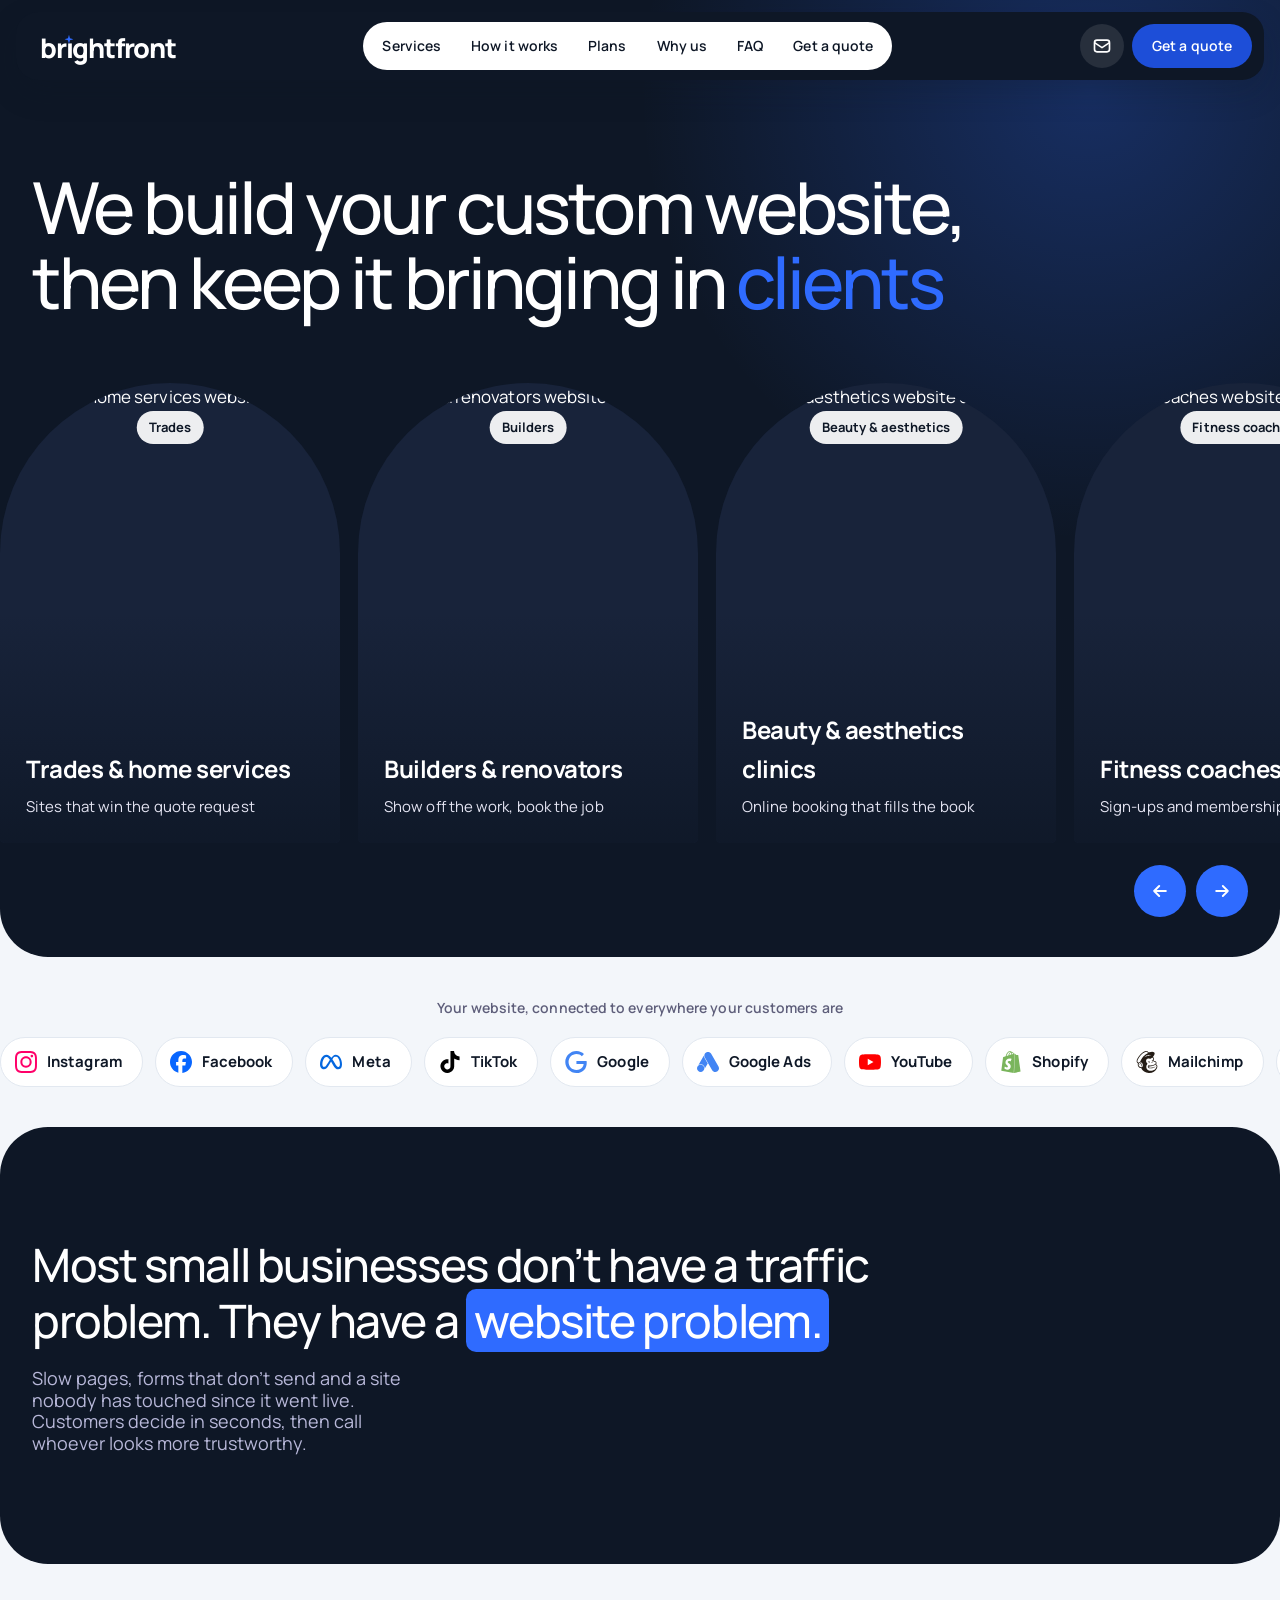
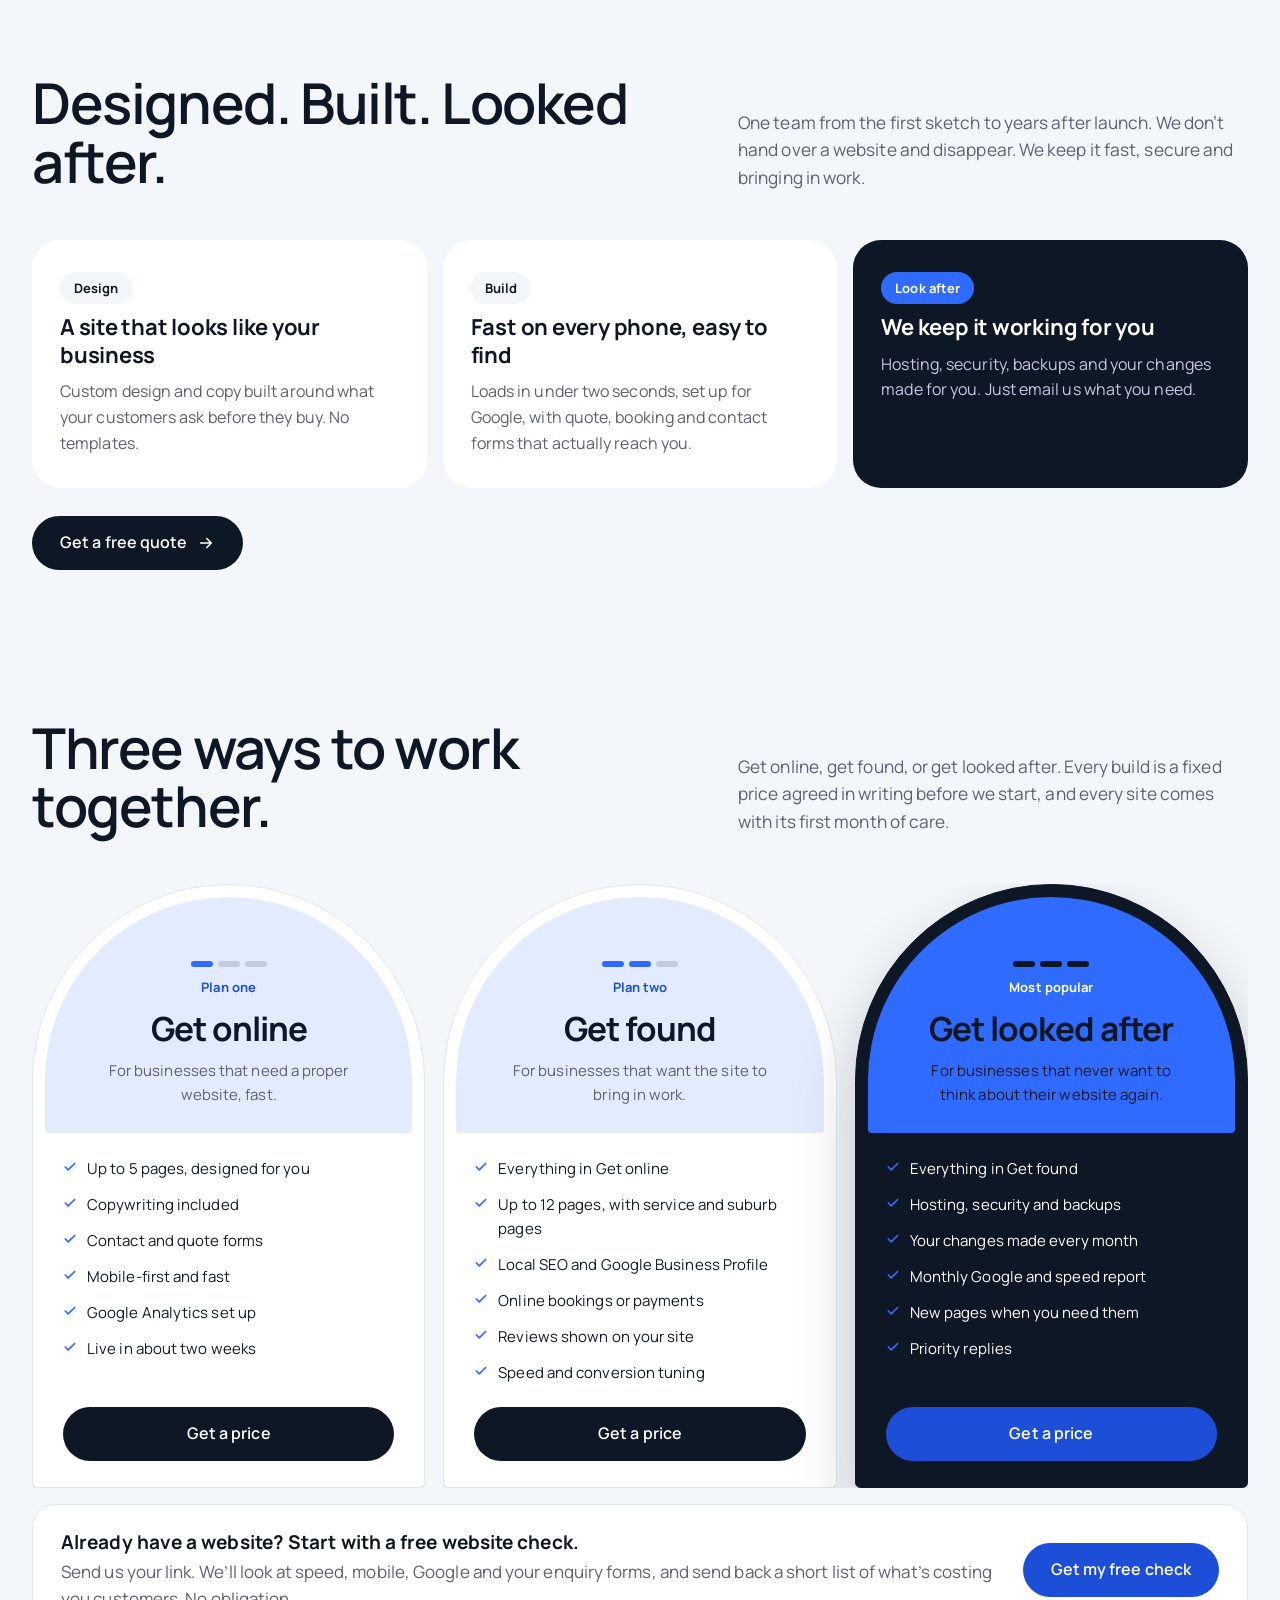
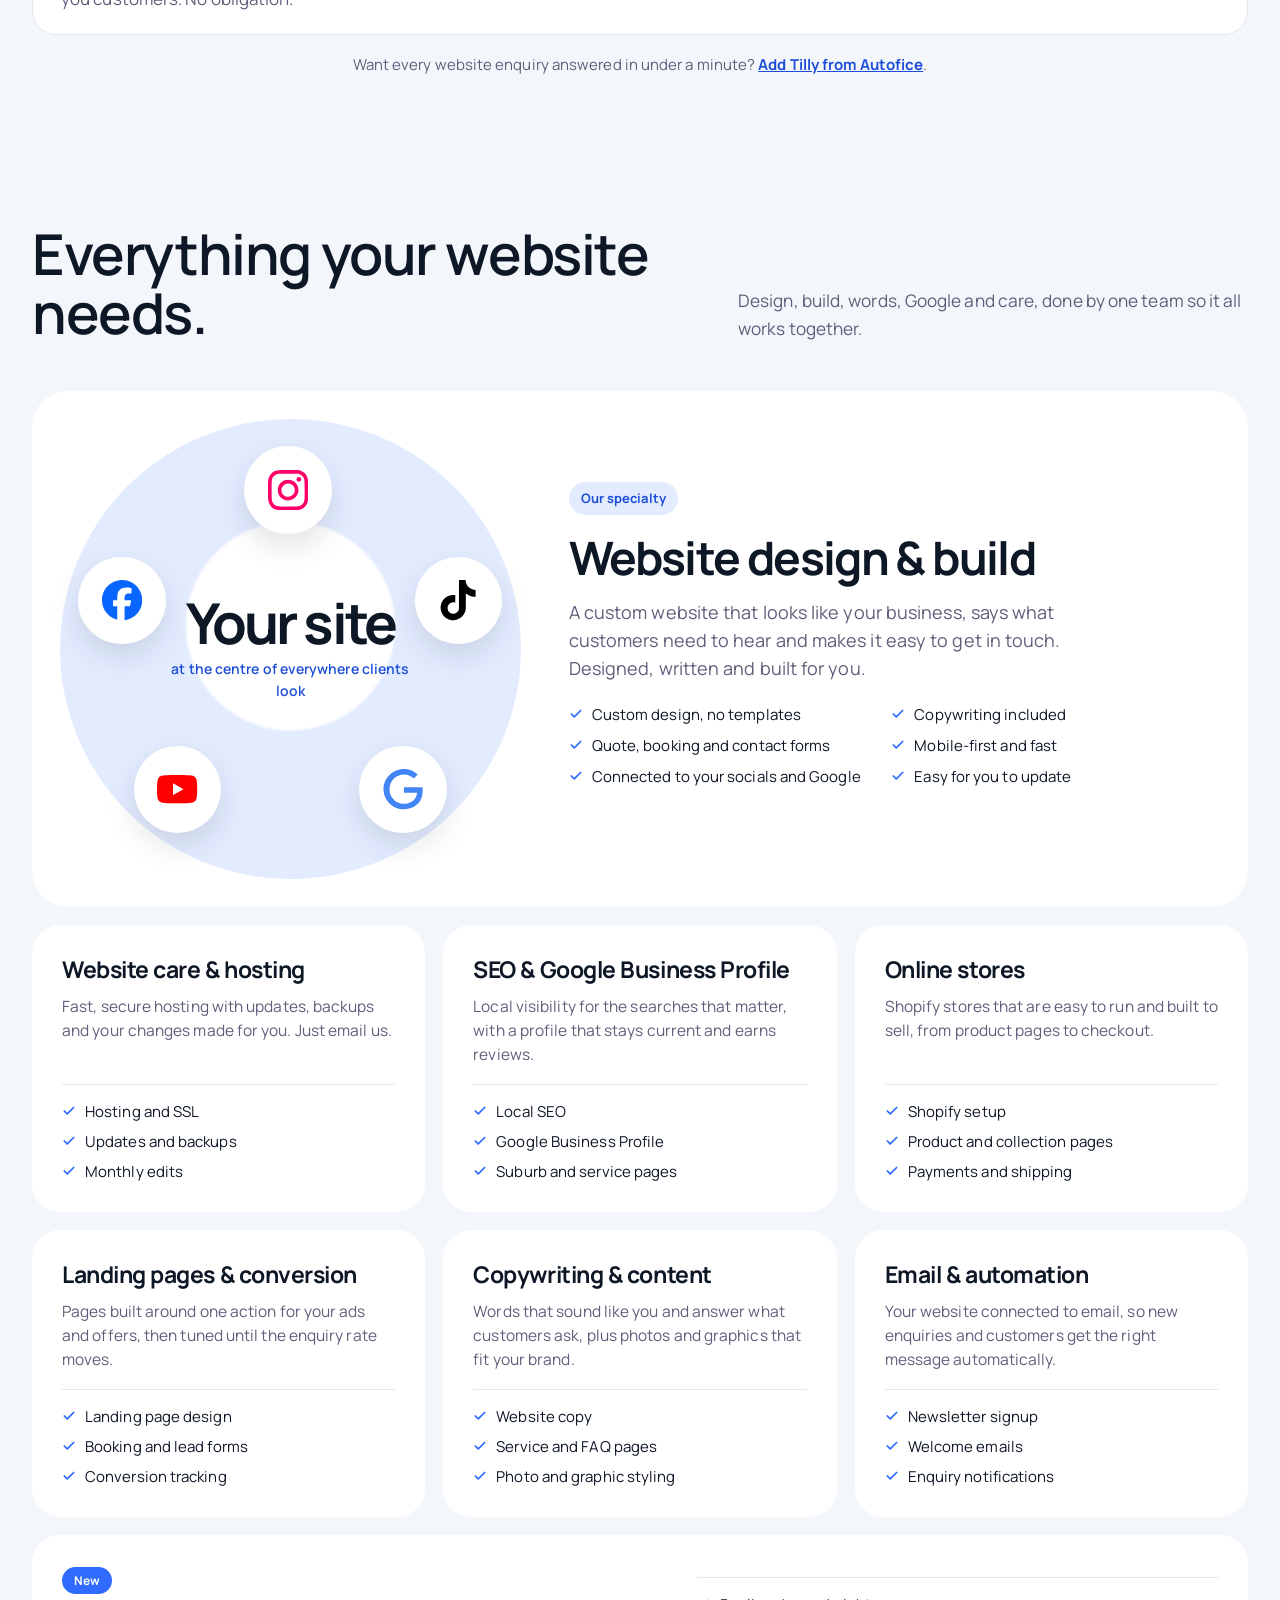
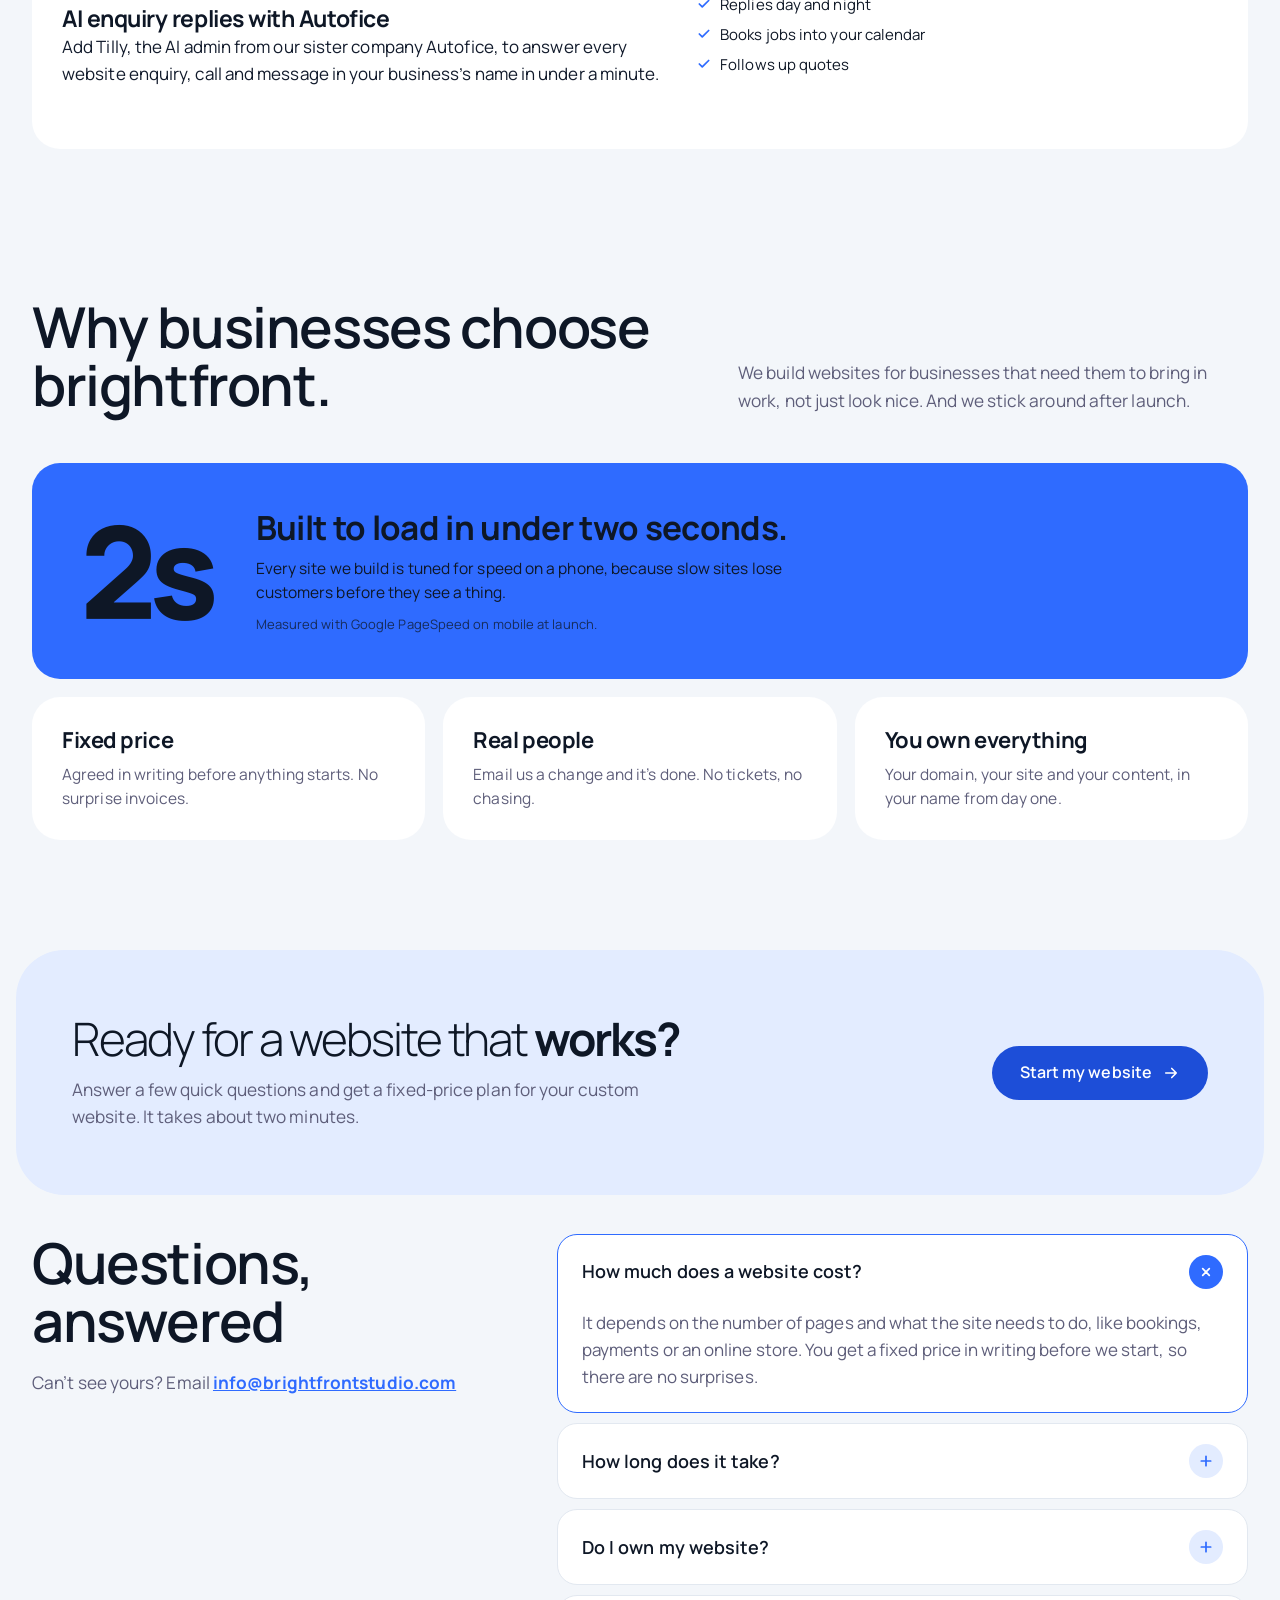
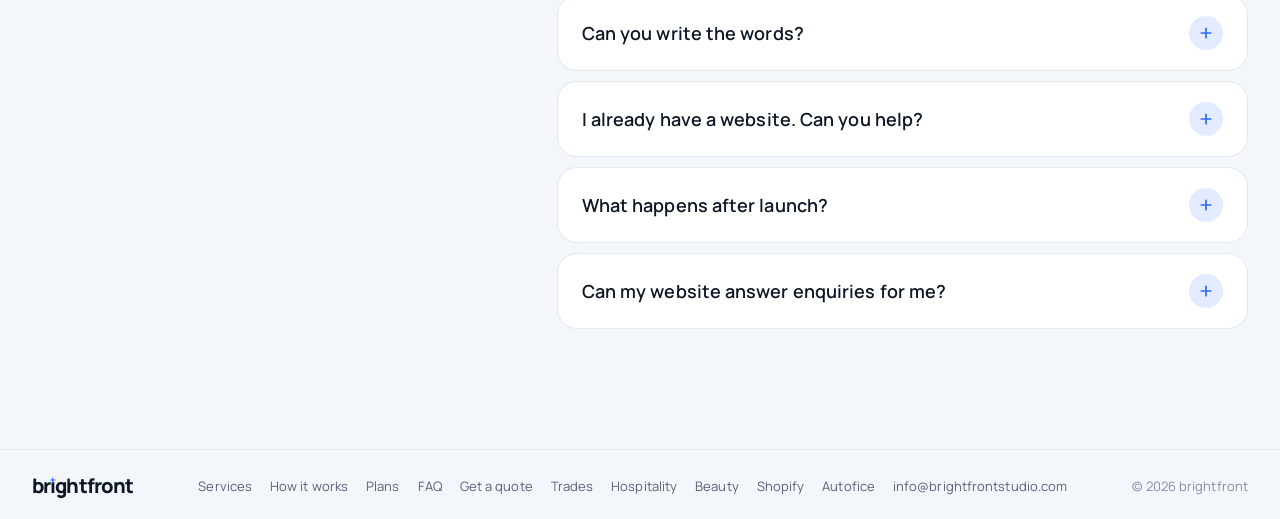
==== commit e5590e2d: "Star icon back, one light background colour throughout, tighter section gaps" ====
--- a/index.html
+++ b/index.html
@@ -566,6 +566,17 @@
 .qmsg{margin:0;font-weight:600;font-size:14px}
 @media(max-width:860px){.qwrap{grid-template-columns:minmax(0,1fr)}}
 @media(max-width:520px){.q2{grid-template-columns:1fr}}
+
+/* flow v3: one light background, white cards */
+body{background:var(--grey)}
+#process,#plans,#services,#guarantee,#faq,.grey,main section[style*="background:#fff"]{background:var(--grey)!important}
+.plat{background:var(--grey)!important}
+.cta-wrap{background:var(--grey)!important}
+.cv-steps li{background:#fff}
+.addon,.plan{background:#fff}
+#plans,#services,#guarantee,#faq{padding-top:calc(var(--sec)*.35)!important}
+.fsm{background:var(--grey);border-top:1px solid var(--line)}
+.cv-steps li:not(.cv-hot) .cv-n{background:var(--grey)}
 .mono{display:inline-flex;align-items:center;justify-content:center;width:22px;height:22px;border-radius:7px;background:#E3ECFF;color:#1D4ED8;font-weight:800;font-size:13px;line-height:1}
 </style>
 </head>
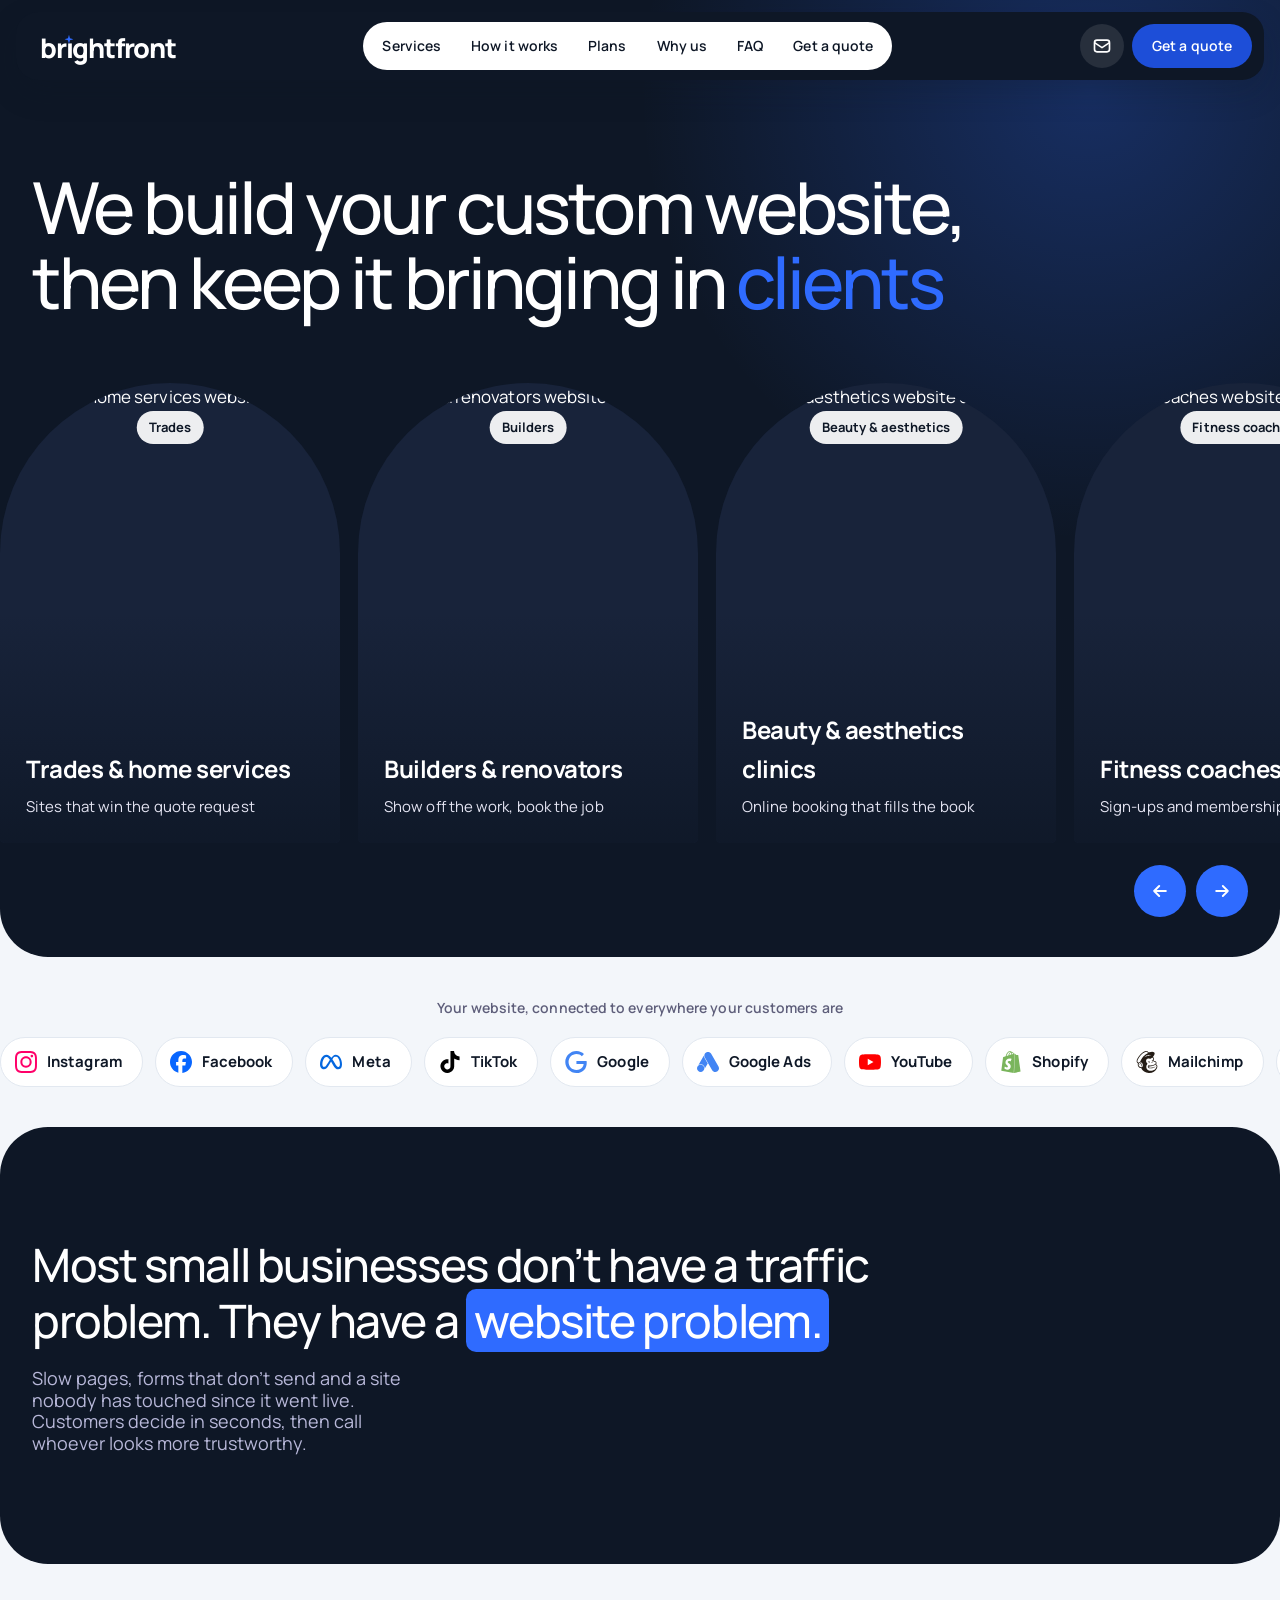
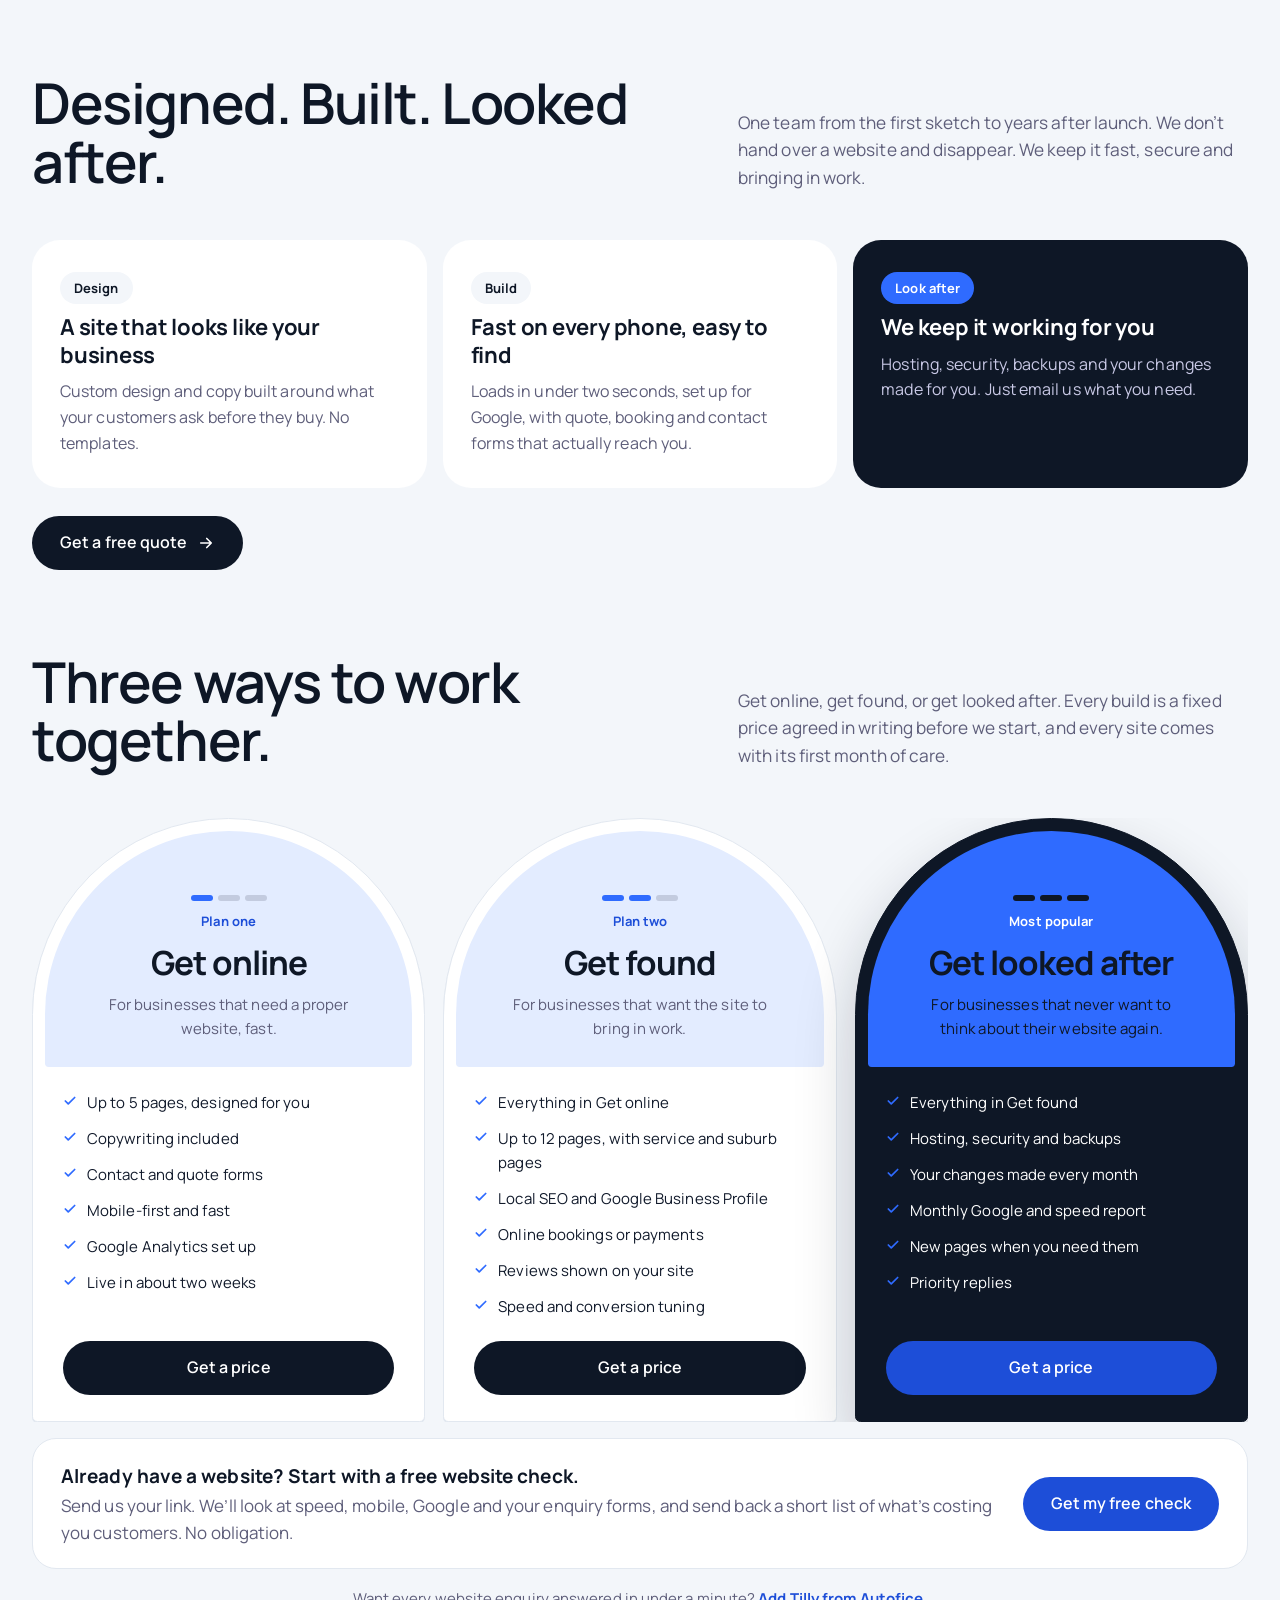
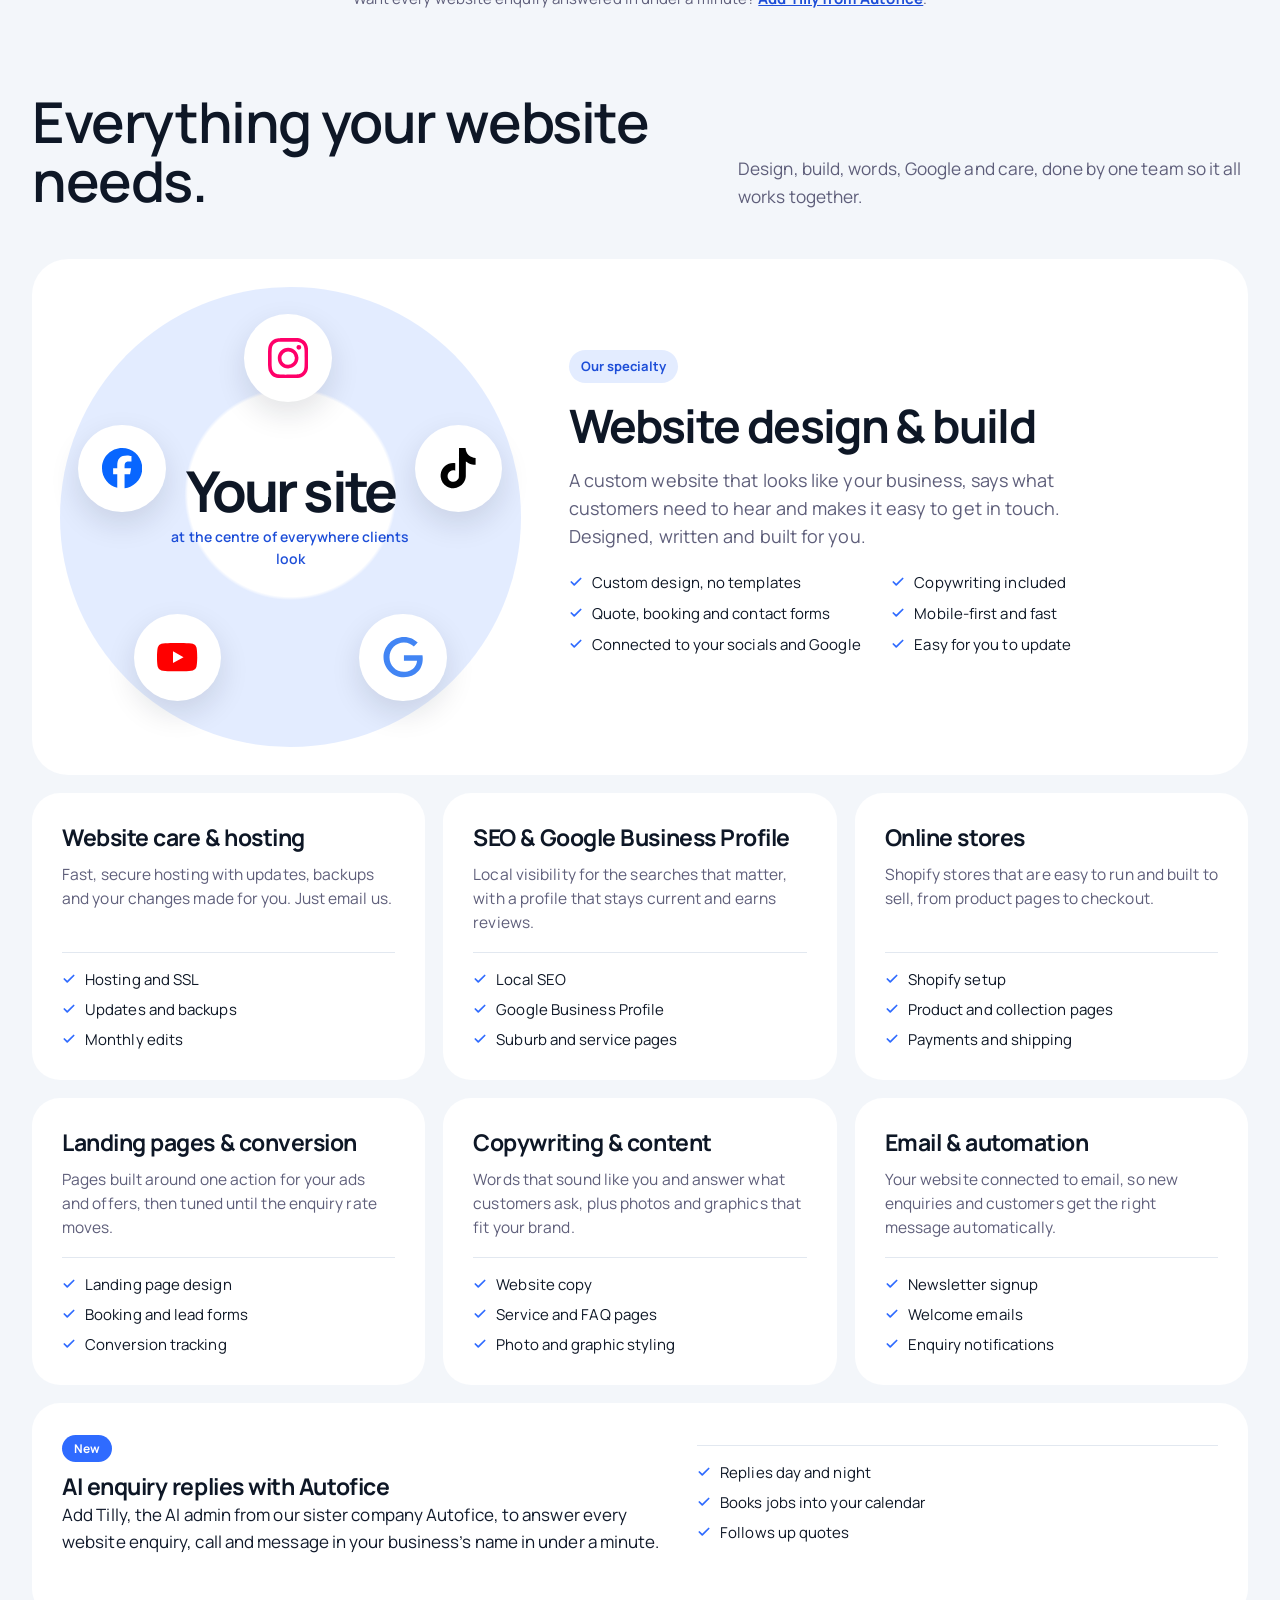
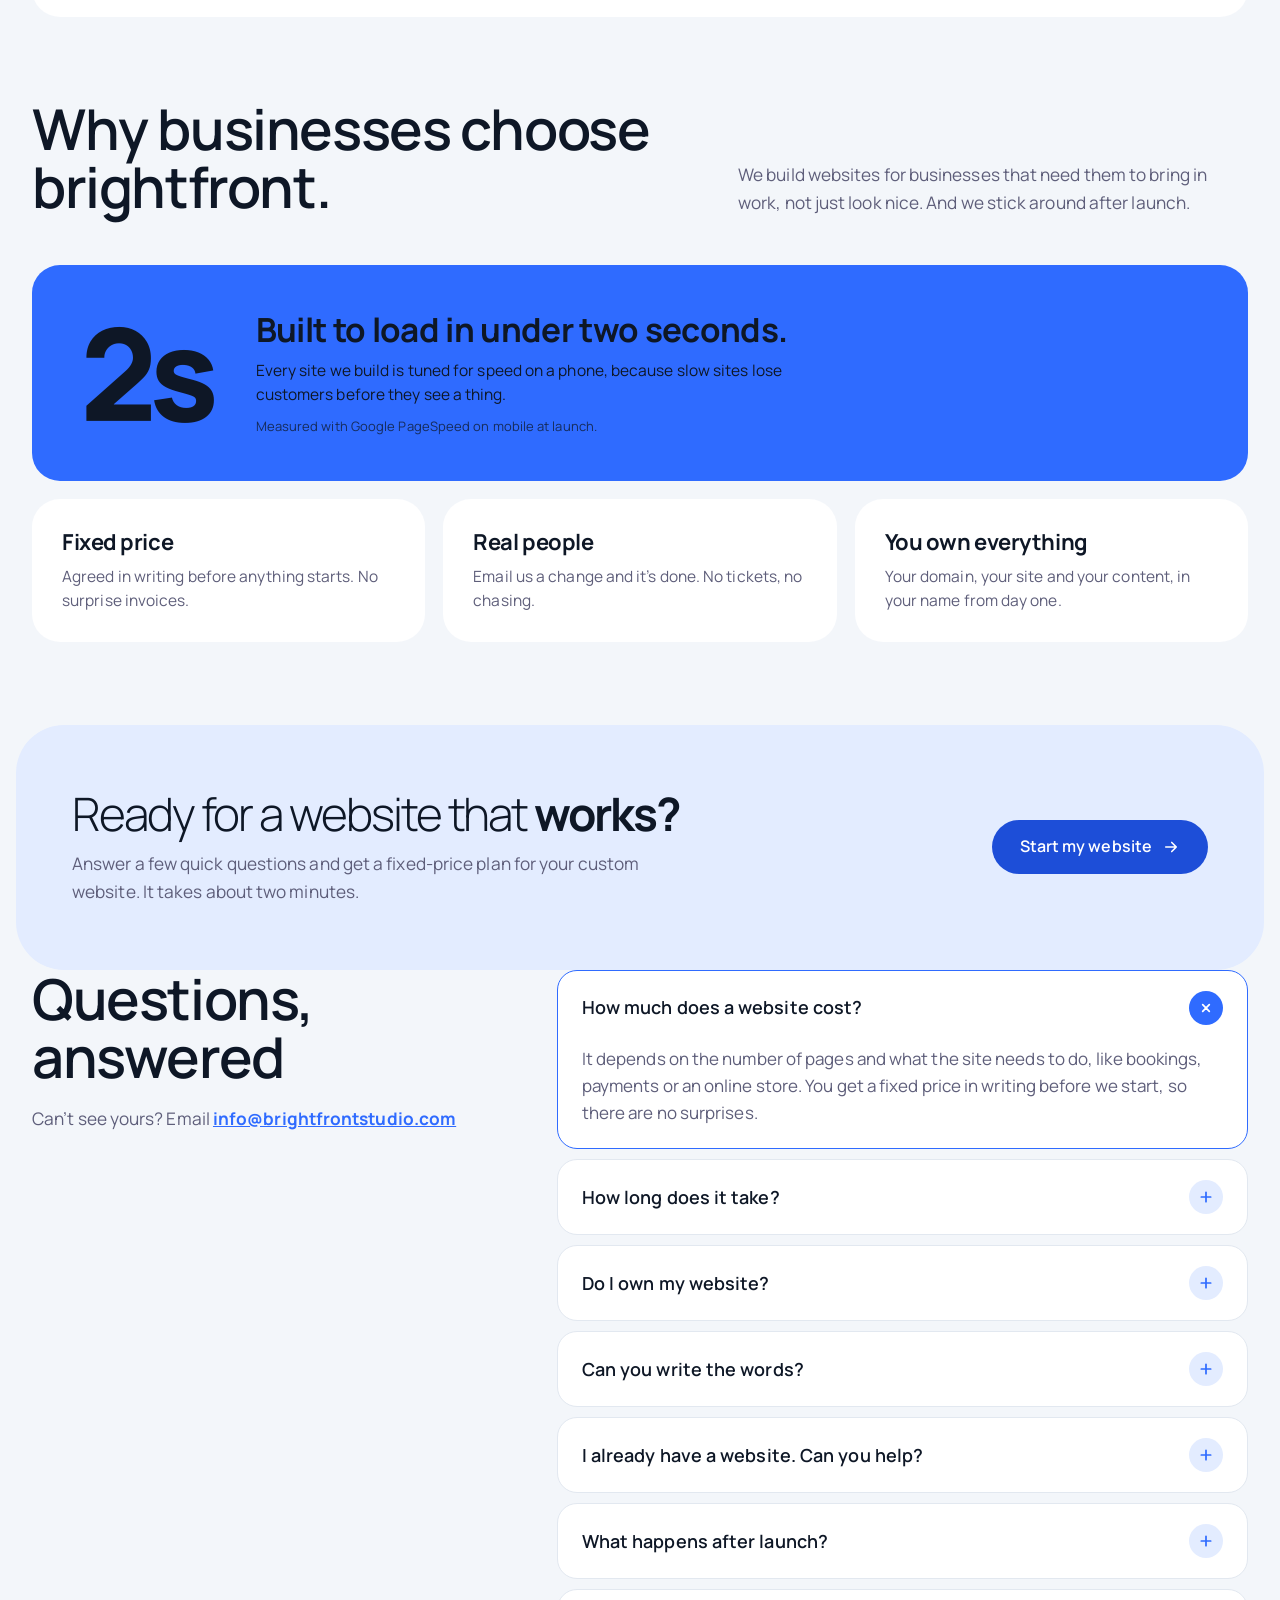
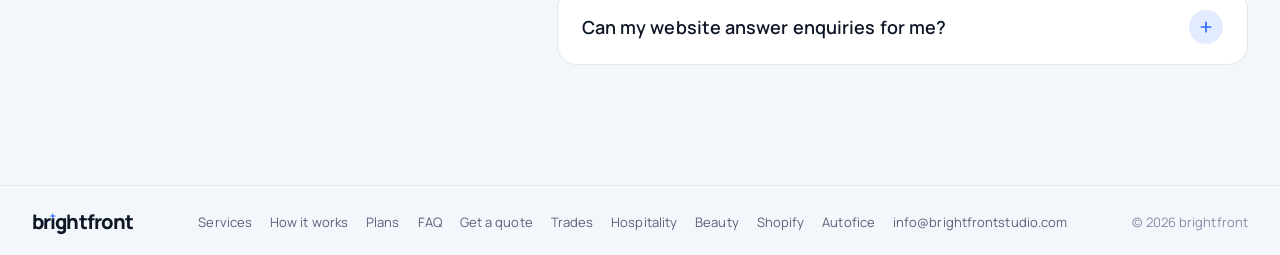
==== commit 30736b1c: "Tighter gaps between light sections" ====
--- a/index.html
+++ b/index.html
@@ -574,7 +574,8 @@
 .cta-wrap{background:var(--grey)!important}
 .cv-steps li{background:#fff}
 .addon,.plan{background:#fff}
-#plans,#services,#guarantee,#faq{padding-top:calc(var(--sec)*.35)!important}
+#plans,#services,#guarantee,#faq{padding-top:0!important}
+#process,#plans,#services,#guarantee{padding-bottom:calc(var(--sec)*.75)!important}
 .fsm{background:var(--grey);border-top:1px solid var(--line)}
 .cv-steps li:not(.cv-hot) .cv-n{background:var(--grey)}
 .mono{display:inline-flex;align-items:center;justify-content:center;width:22px;height:22px;border-radius:7px;background:#E3ECFF;color:#1D4ED8;font-weight:800;font-size:13px;line-height:1}
